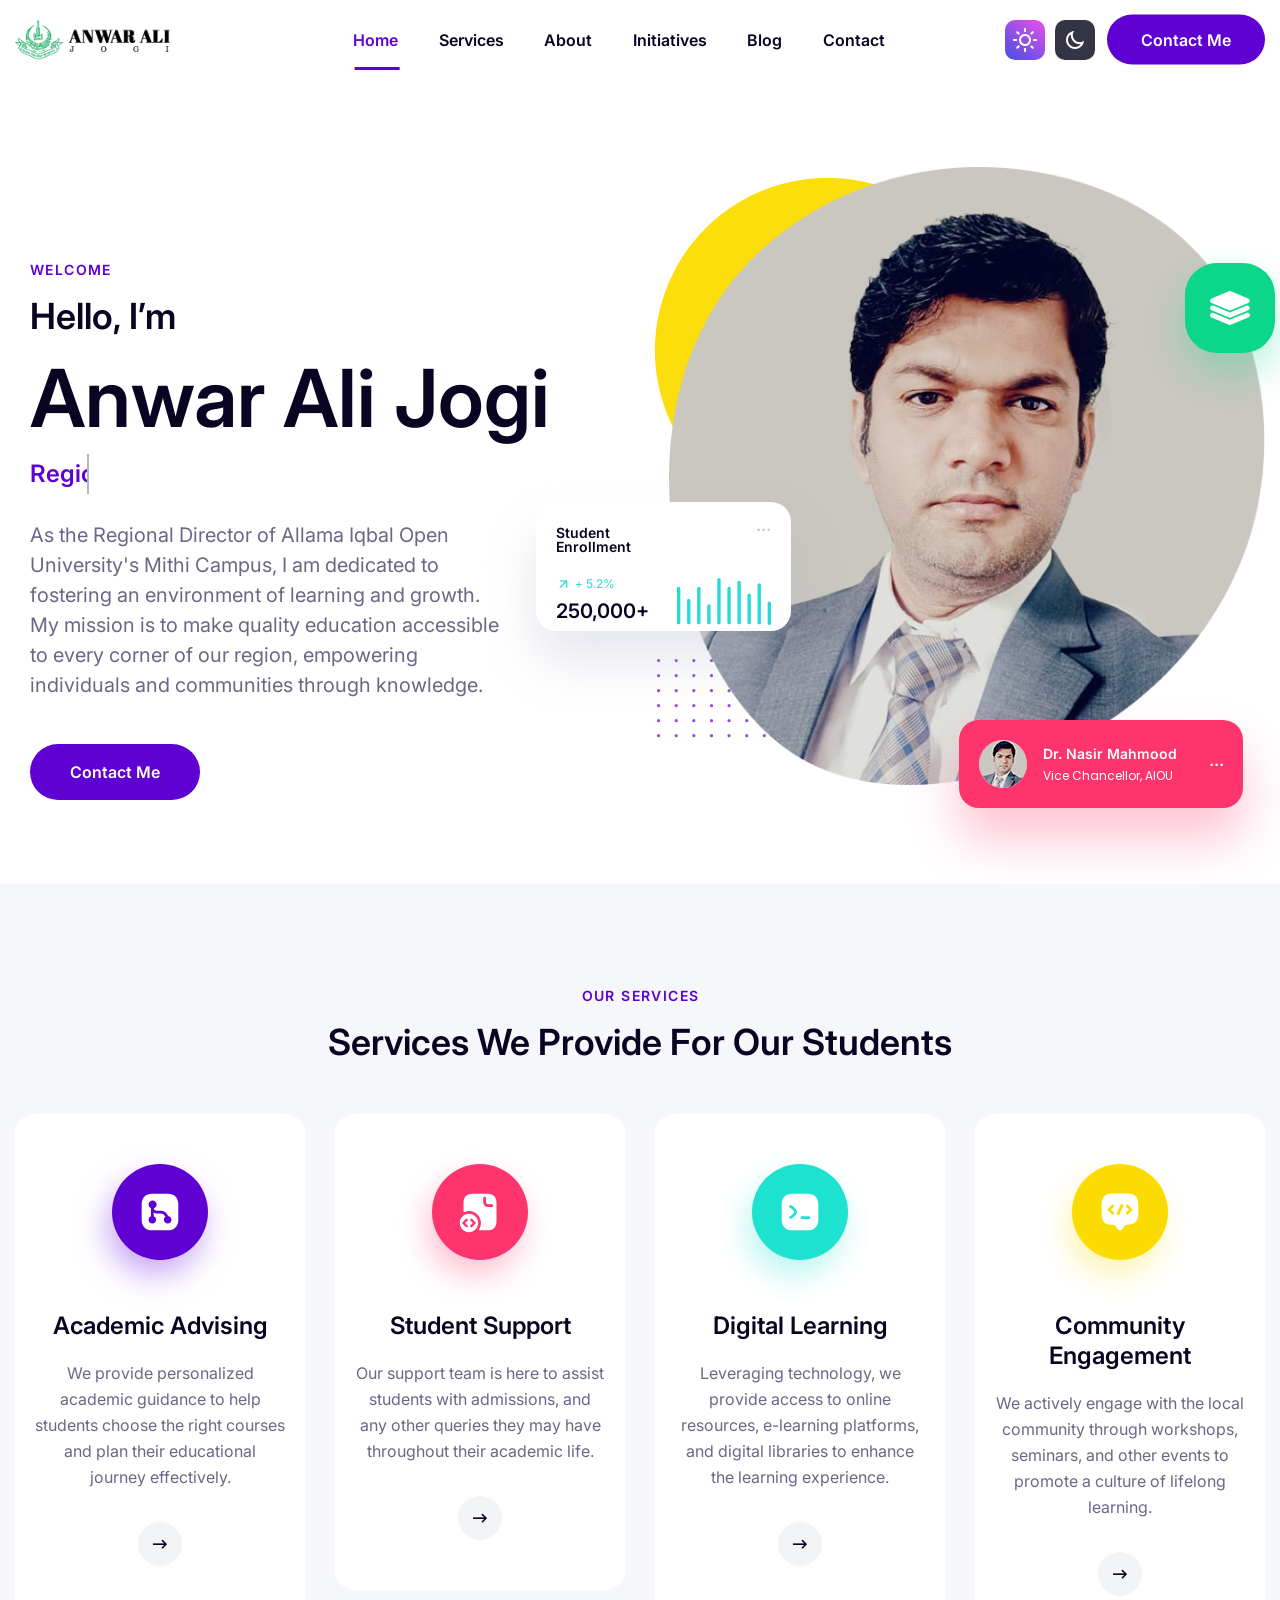
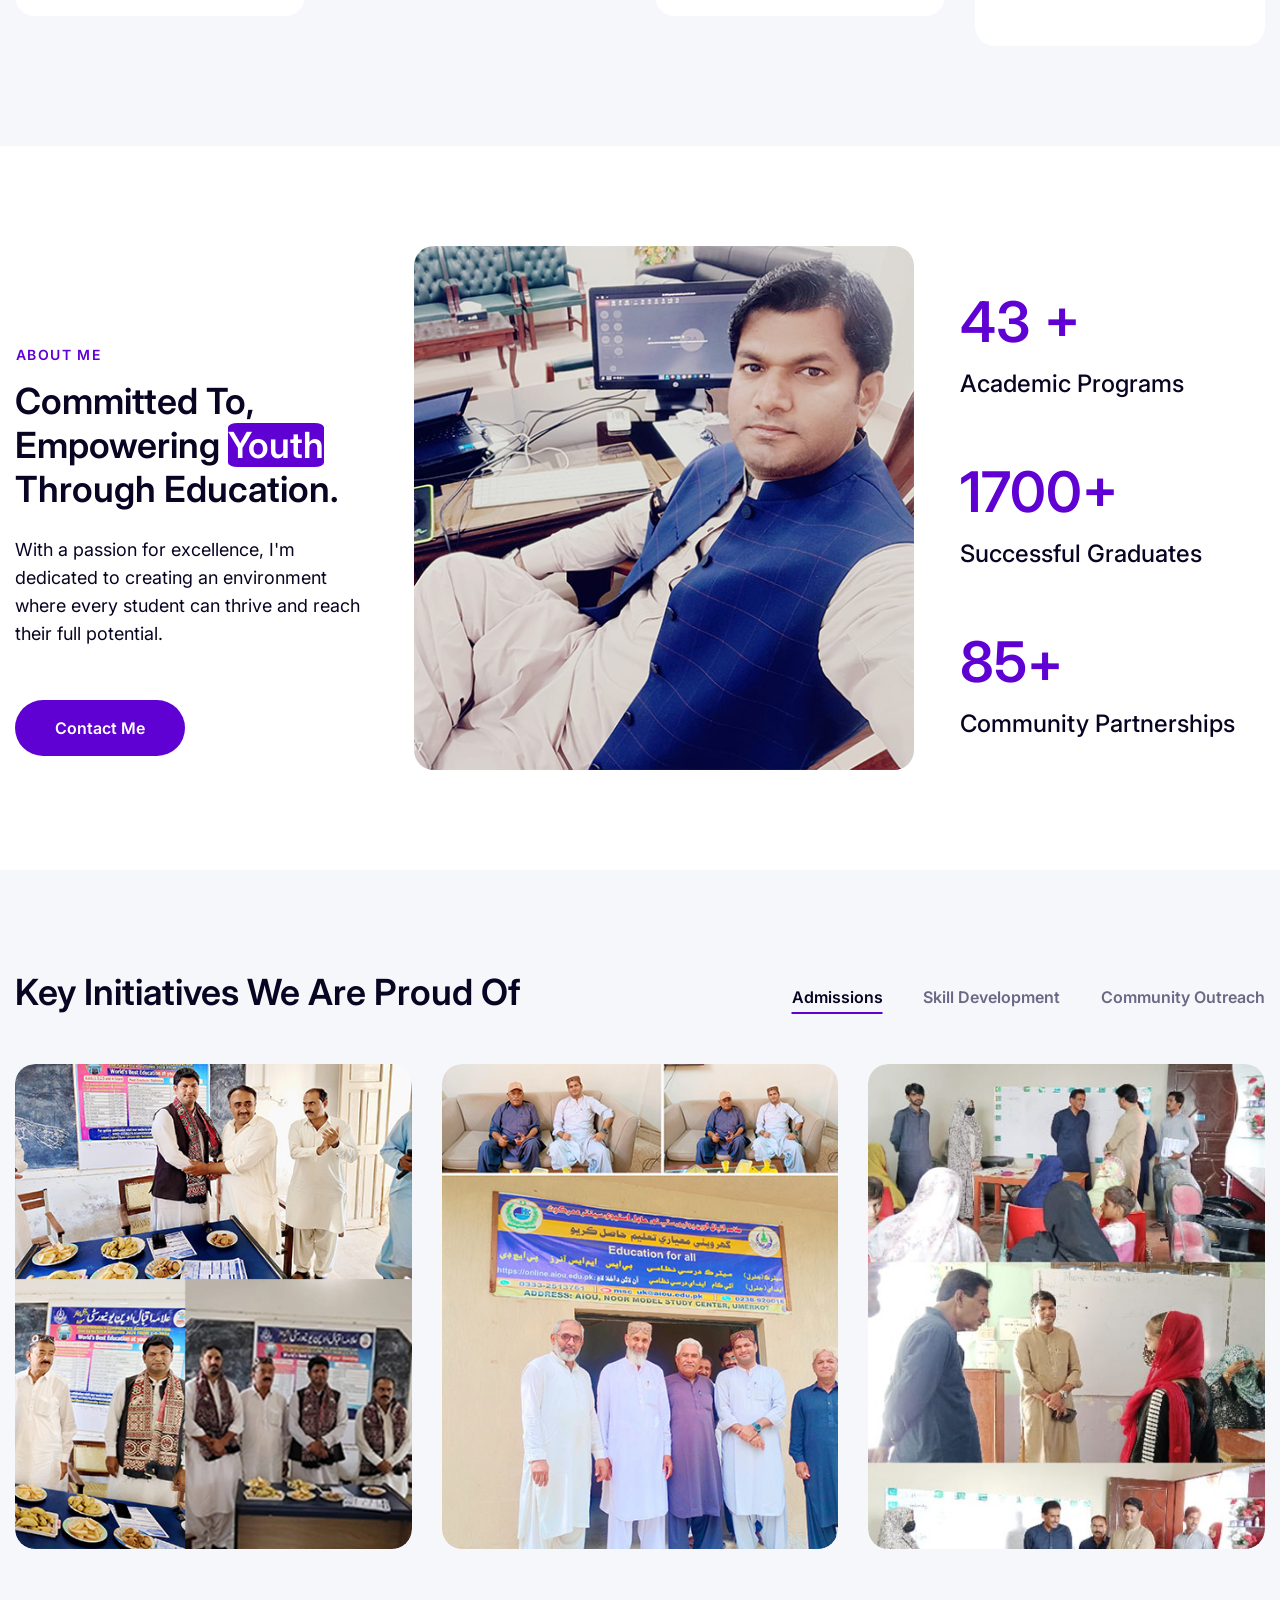
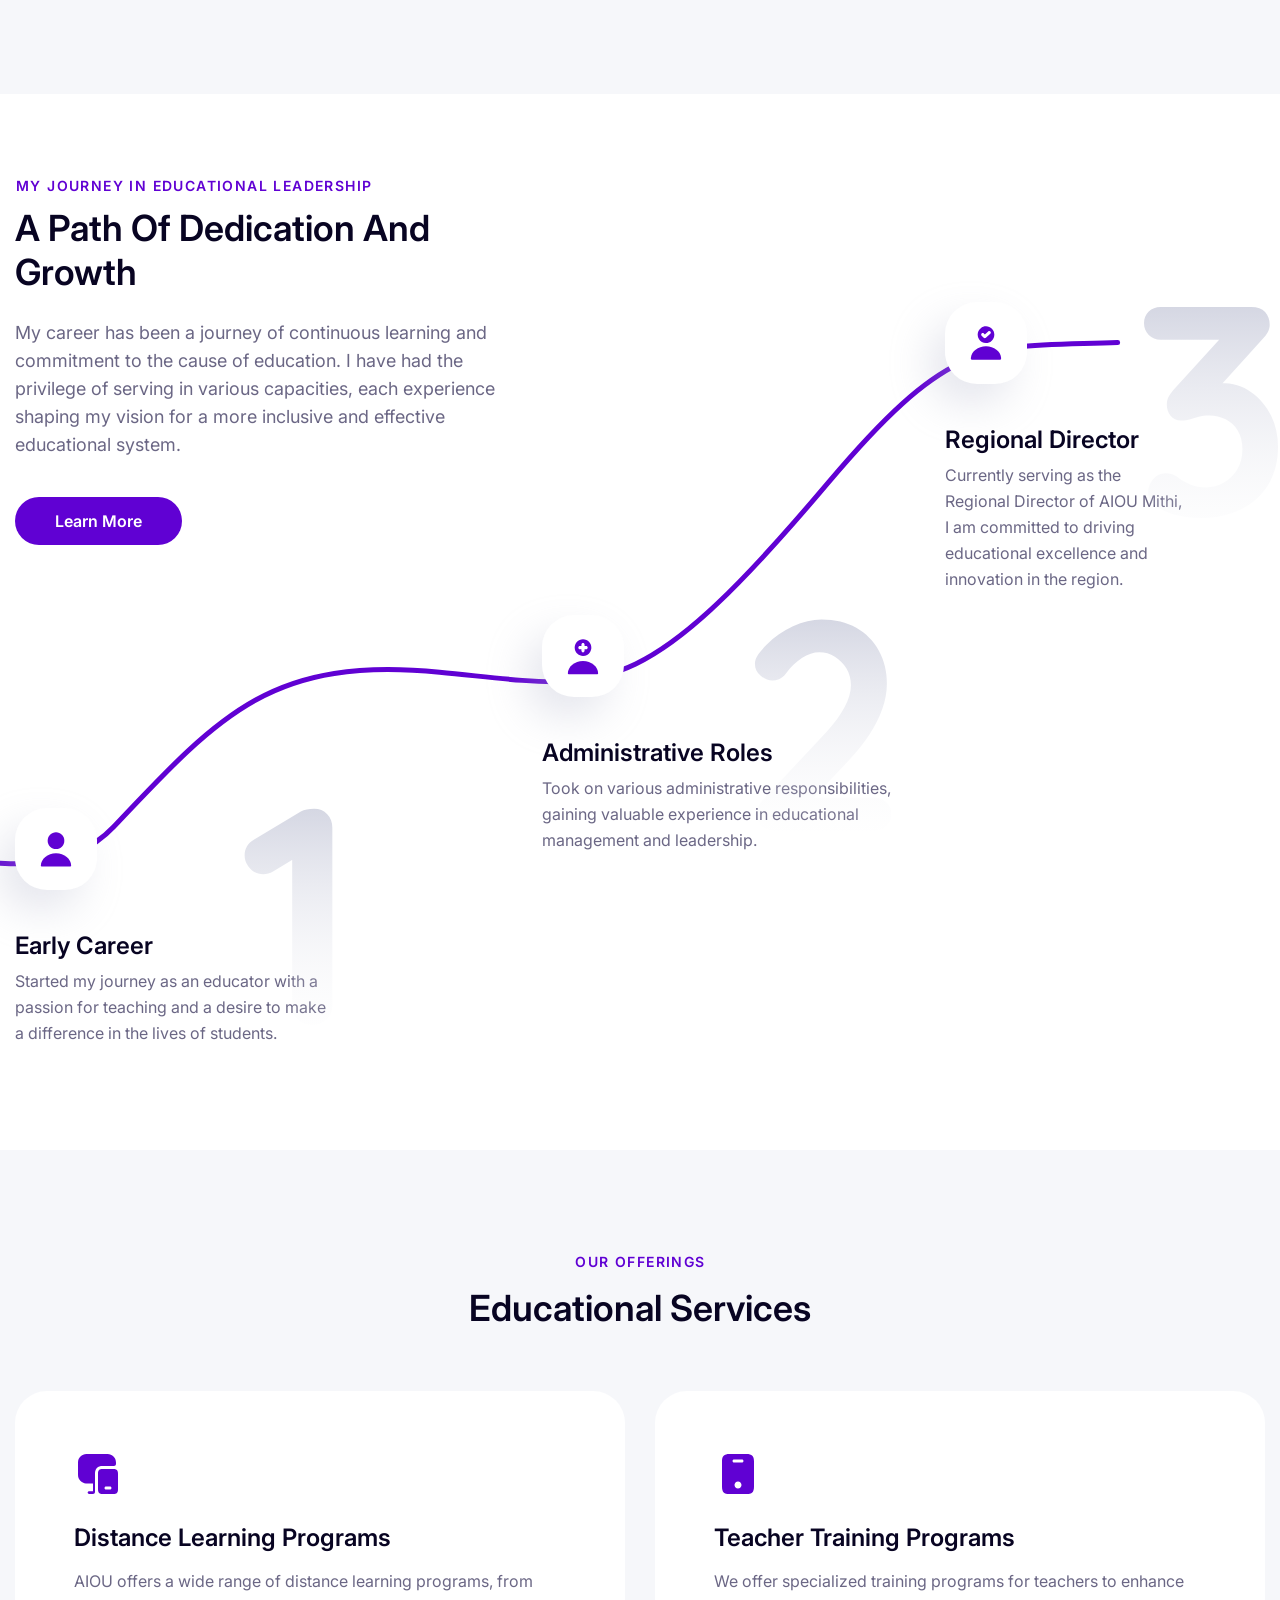
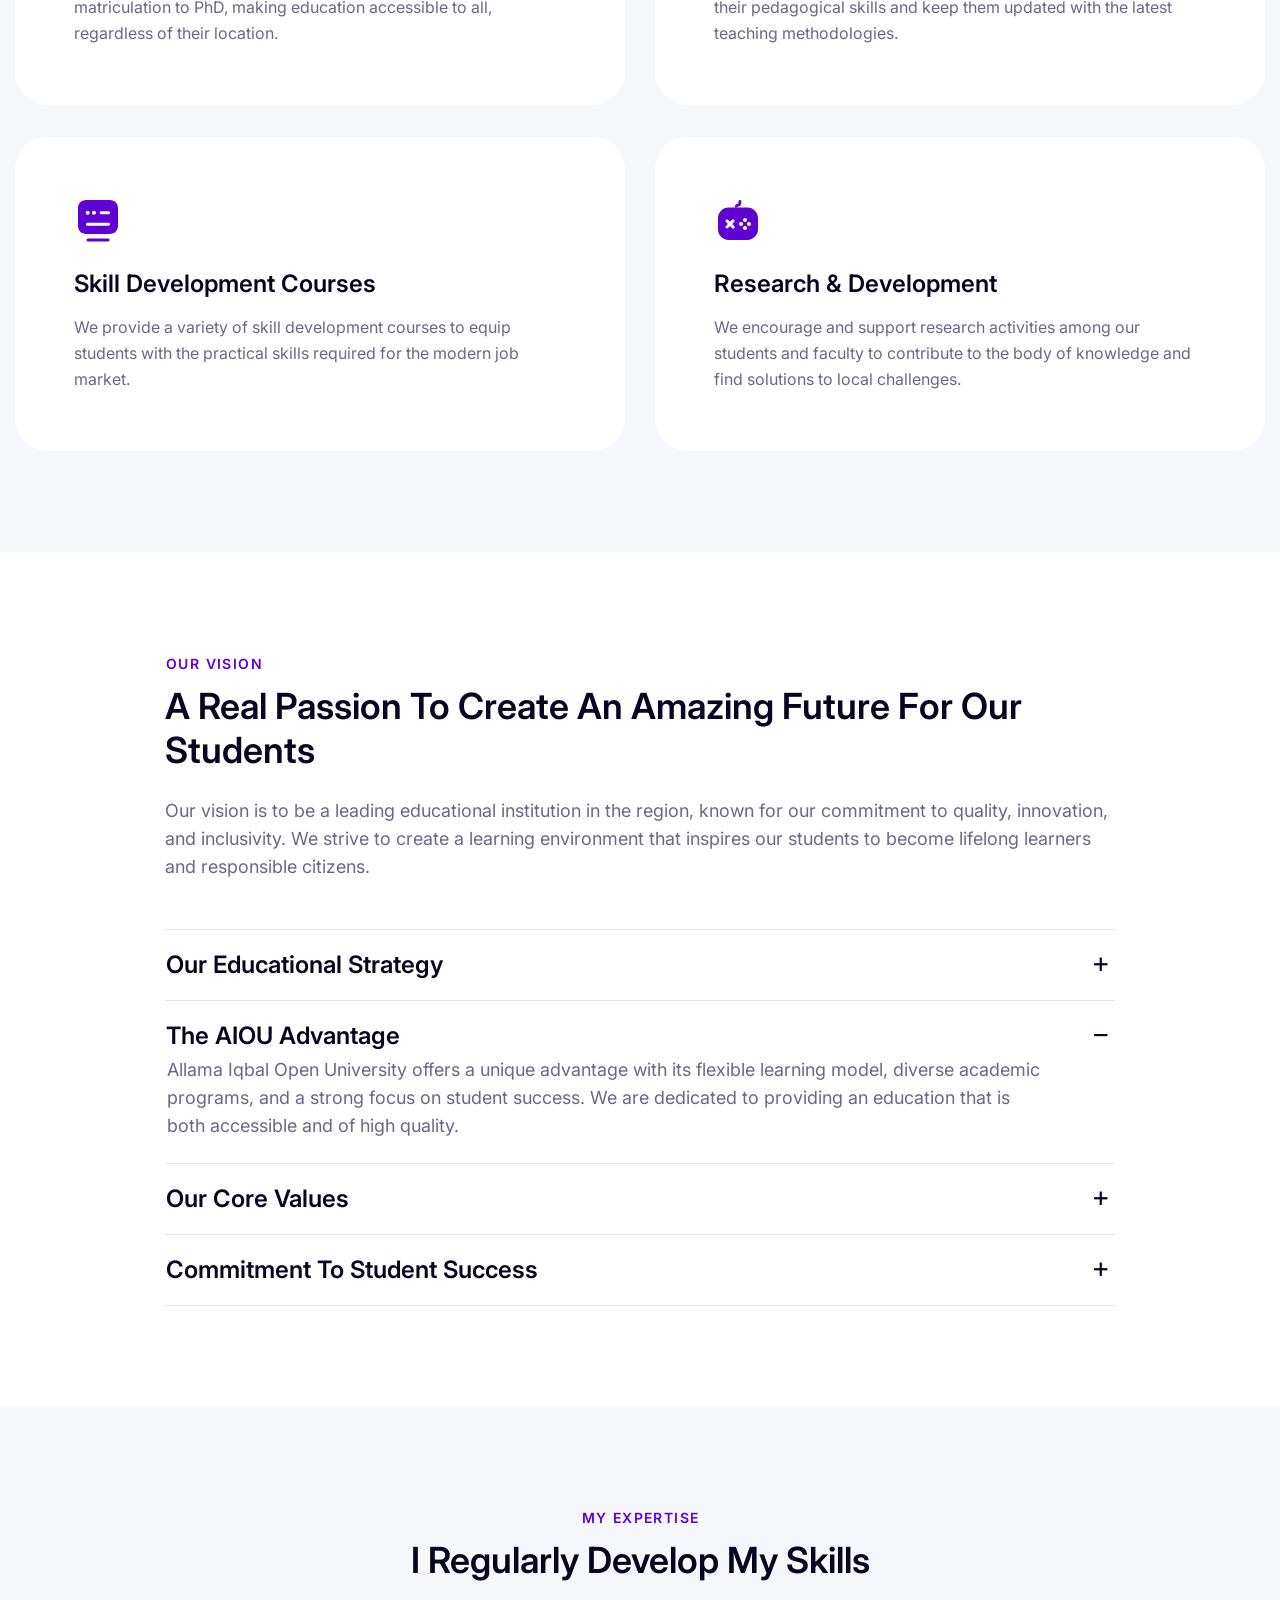
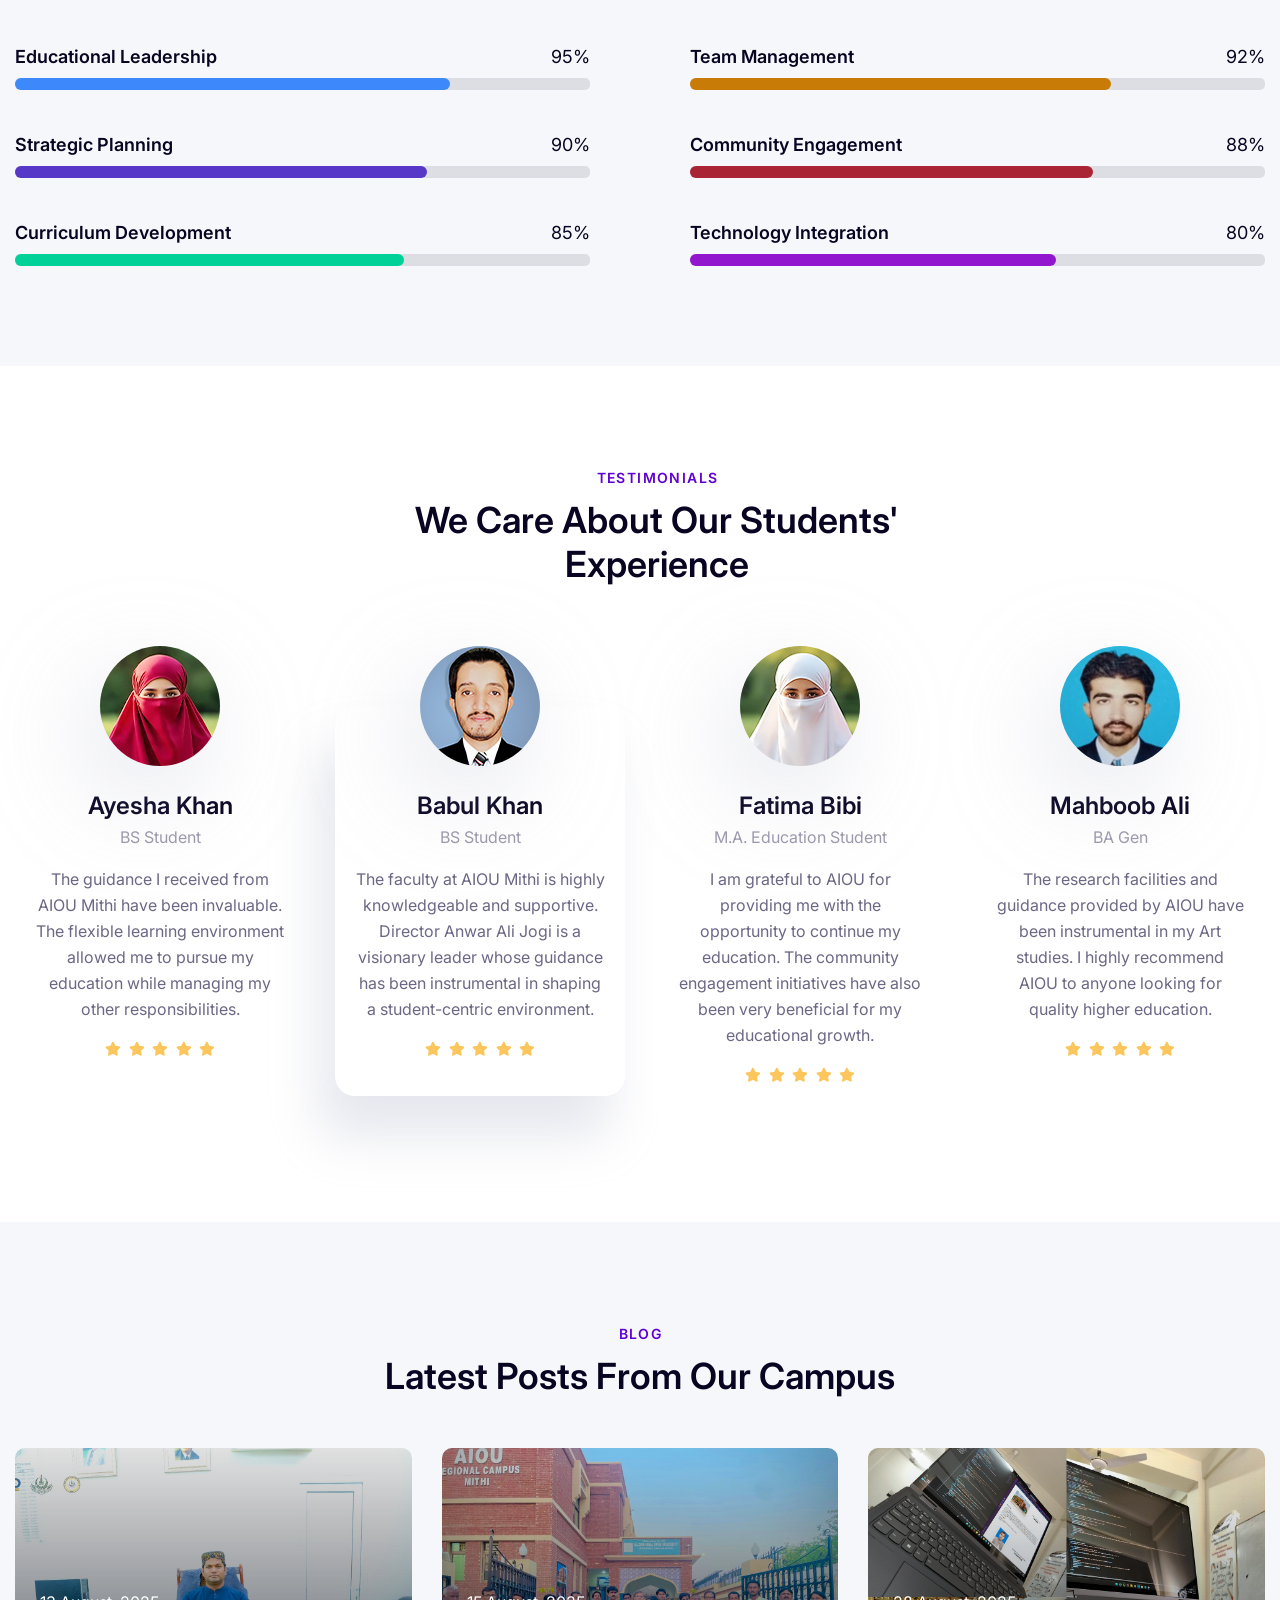
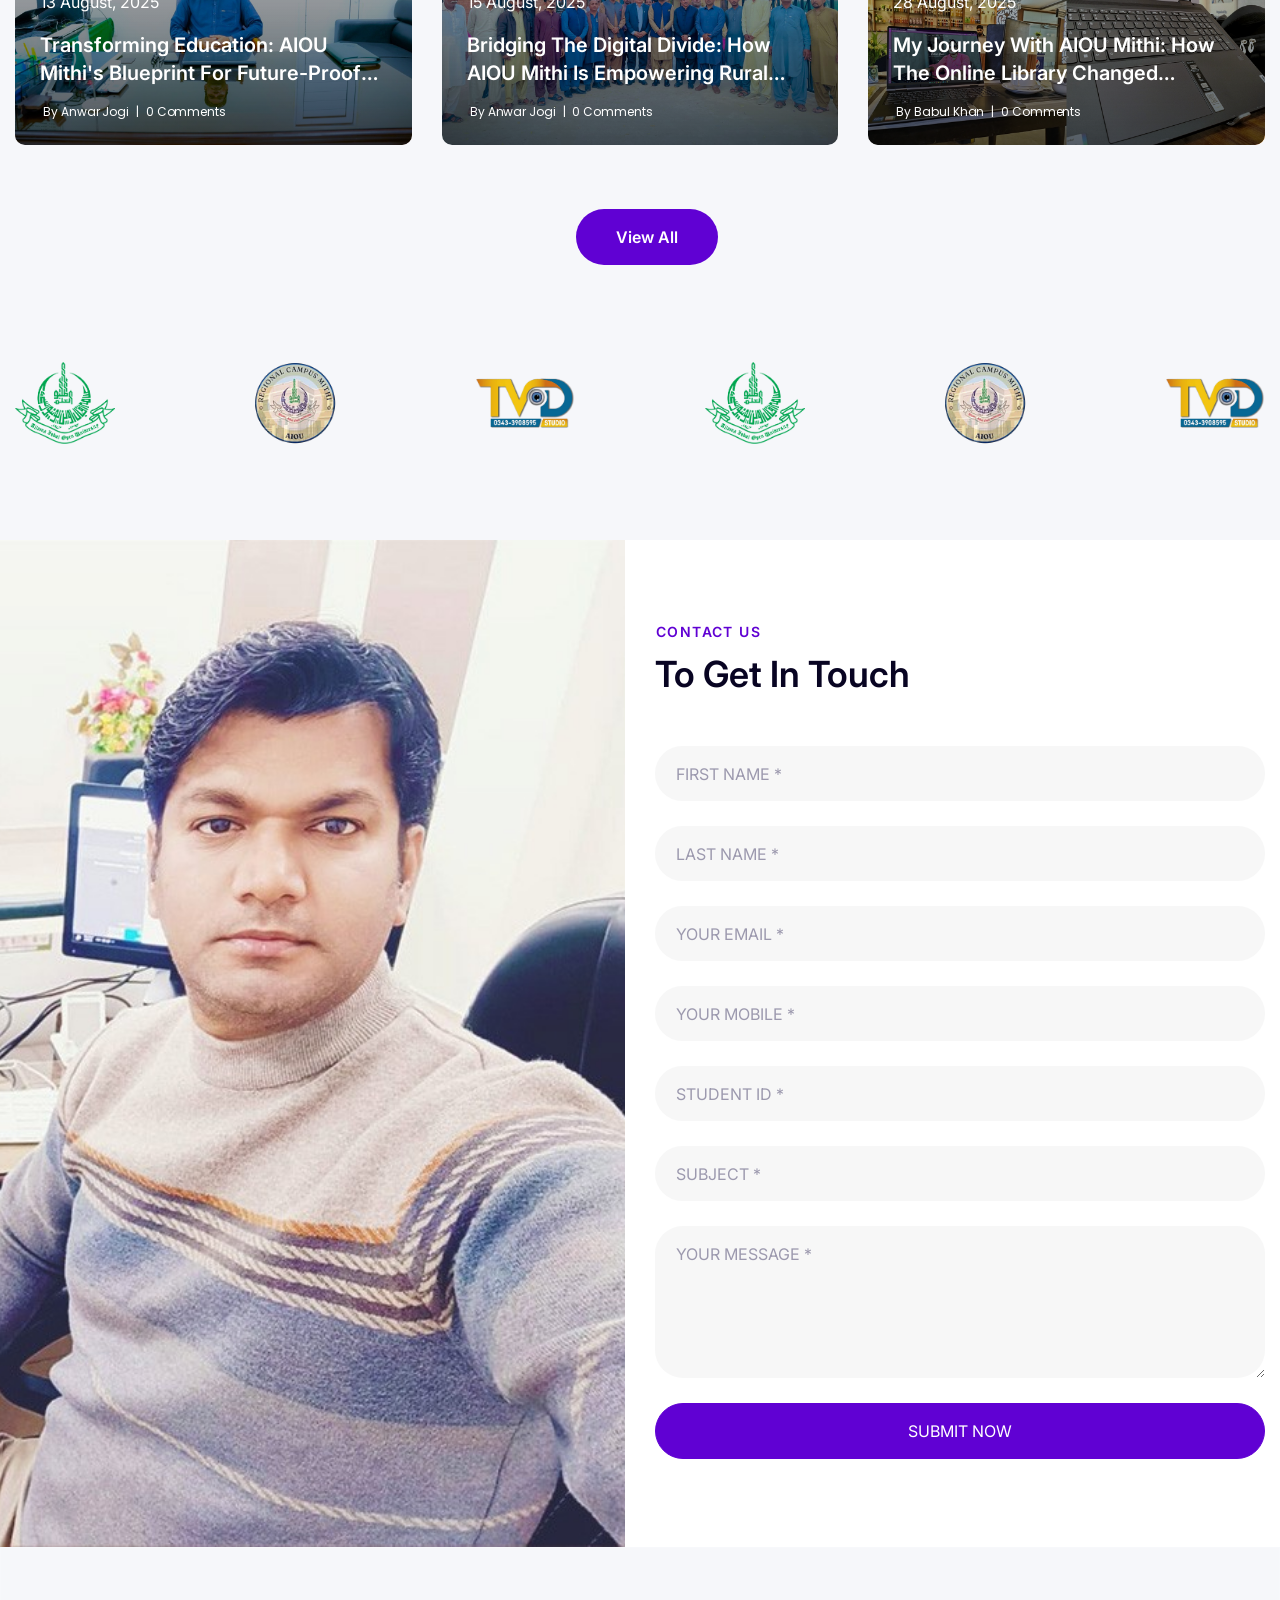
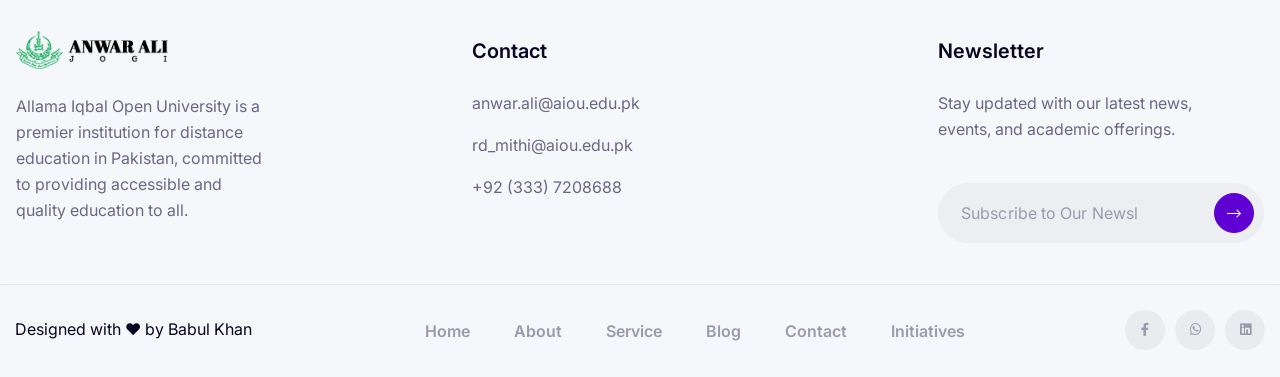
==== index.html @ fc97330a "initial" ====
<!DOCTYPE html>
<html lang="en">

<head>
    <meta charset="utf-8">
    <meta name="viewport" content="width=device-width, initial-scale=1.0">

    <title>Anwar Jogi | Regional Director, AIOU Mithi</title>
    <meta name="description" content="Regional Director AIOU Mithi">
    <meta name="keywords" content="Education, Digital Learning, AIOU Mithi, Innovation">

    <!-- Open Graph -->
    <meta property="og:type" content="article">
    <meta property="og:site_name" content="Anwar Jogi">
    <meta property="og:title" content="Anwar Jogi | Regional Director, AIOU Mithi">
    <meta property="og:description" content="Regional Director AIOU Mithi">
    <meta property="og:url" content="https://jogianwar.github.io/">
    <meta property="og:image" content="https://jogianwar.github.io/assets/images/live.jpg">

    <!-- Twitter Card -->
    <meta name="twitter:card" content="summary_large_image">
    <meta name="twitter:title" content="Anwar Jogi | Regional Director, AIOU Mithi">
    <meta name="twitter:description" content="Regional Director AIOU Mithi">
    <meta name="twitter:image" content="https://jogianwar.github.io/assets/images/live.jpg">

    
    <!-- CSS -->
    <link rel="stylesheet" type="text/css" href="assets/dist/style.css">
    <link rel="stylesheet" type="text/css" href="assets/dist/responsive.css">

    <!-- Favicon and Touch Icons  -->
    <link rel="shortcut icon" href="assets/icon/Favicon.png">
    <link rel="apple-touch-icon-precomposed" href="assets/icon/Favicon.png">

    <!-- jQuery Load -->
    <script src="https://code.jquery.com/jquery-3.6.0.min.js"></script>

    <!-- Swiper Load -->
    <script src="assets/js/swiper.js"></script>

    <!-- Your Custom Script -->
    <script src="assets/js/flat-portfolio-initiatives.js"></script>

</head>

<body class="body header-fixed counter-scroll is_light">

    <!-- preloade -->
    <div class="preload preload-container">
        <!-- <div class="preload-logo"></div> -->
        <div class="e-loadholder">
            <div class="m-loader">
                <span class="e-text">Loading</span>
            </div>
        </div>
    </div>
    <!-- /preload -->

    <div id="wrapper">
        <div id="page" class="clearfix">
            <header id="header_main" class="header_1 js-header">
                <div class="themes-container ">
                    <div class="row">
                        <div class="col-md-12">
                            <div id="site-header-inner">
                                <div class="wrap-box relative">
                                    <div id="site-logo" class="clearfix">
                                        <div id="site-logo-inner">
                                            <a href="index.html" rel="home" class="main-logo">
                                                <img id="logo_header" src="assets/images/logo/logo.png"
                                                    alt="AIOU Mithi Campus Logo" width="155" height="46">
                                            </a>
                                        </div>
                                    </div>
                                    <div class="mobile-button"><span></span></div><!-- /.mobile-button -->
                                    <nav id="main-nav" class="main-nav">
                                        <ul id="menu-primary-menu" class="menu">
                                            <li class="menu-item current-item">
                                                <a data-scroll href="#home">Home</a>
                                                <!-- <ul class="sub-menu">
                                                    <li class="menu-item current-item"><a href="index.html">Home V1</a></li>
                                                    <li class="menu-item"><a href="home2.html">Home V2</a></li>
                                                </ul> -->
                                            </li>

                                            <li class="menu-item">
                                                <a data-scroll href="#service">Services</a>
                                            </li>

                                            <li class="menu-item ">
                                                <a data-scroll href="#about">About</a>
                                            </li>

                                            <li class="menu-item ">
                                                <a data-scroll href="#initiatives">Initiatives</a>
                                            </li>

                                            <li class="menu-item">
                                                <a data-scroll href="#blog">Blog</a>
                                                <!-- <ul class="sub-menu">
                                                    <li class="menu-item"><a href="blog.html">Blog Details</a></li>
                                                    <li class="menu-item"><a href="./blog1.html">Blog 1</a></li>
                                                    <li class="menu-item"><a href="./blog2.html">Blog 2</a></li>
                                                    <li class="menu-item"><a href="./blog3.html">Blog 3</a></li>
                                                </ul> -->
                                            </li>

                                            <li class="menu-item">
                                                <a data-scroll href="#contact">Contact</a>
                                            </li>
                                        </ul>
                                    </nav><!-- /#main-nav -->
                                    <div class="flat-button-top">
                                        <div class="sc-btn-top" id="site-header">
                                            <a href="#contact" class="btn-action"><span>Contact Me
                                                </span></a>
                                        </div>
                                    </div>
                                </div>
                            </div>
                        </div>
                    </div>
                </div>
                <div class="mode_switcher">
                    <a href="#" class="light is_active">
                        <img src="assets/images/icon/sun.png" alt="Light Mode">
                    </a>
                    <a href="#" class="dark">
                        <img src="assets/images/icon/moon.png" alt="Dark Mode">
                    </a>
                </div>

            </header>

            <!-- slider -->
            <section id="home" class="slider home">
                <div class="swiper-container mainslider">
                    <div class="swiper-wrapper">
                        <div class="swiper-slide">
                            <div class="slider-item">
                                <div class="flat-slider">
                                    <div class="themes-container flex-one">
                                        <div class="content">
                                            <div class="heading  cd-headline clip is-full-width">
                                                <h5 class="text-u ls-01 text-color-3">Welcome</h5>
                                                <h2>Hello, I’m</h2>
                                                <h1>Anwar Ali Jogi</h1>
                                                <h3 class="cd-words-wrapper text-color-3">
                                                    <b class="is-visible"> <span class="gold-title">Regional Director at
                                                            AIOU, Mithi</span></b>
                                                    <b> <span class="gold-title">Promoting Accessible Education For
                                                            All</span></b>
                                                    <b> <span class="gold-title">Leading Educational Innovation in
                                                            Thar</span></b>
                                                </h3>
                                                <p>As the Regional Director of Allama Iqbal Open University's Mithi
                                                    Campus, I am dedicated to fostering an environment of learning and
                                                    growth. My mission is to make quality education accessible to every
                                                    corner of our region, empowering individuals and communities through
                                                    knowledge.</p>
                                            </div>
                                            <div class="flat-bt-slider">
                                                <div class="sc-btn-top">
                                                    <a href="#contact" class="btn-action"><span>Contact Me
                                                        </span></a>
                                                </div>
                                            </div>
                                        </div>
                                        <div class="image">
                                            <img class="" src="assets/images/slider/welcome.png" alt="Anwar Ali Jogi">
                                            <img class="mark-1 animate-zoom" src="assets/images/slider/mark-1.png"
                                                alt="">
                                            <img class="mark-2" src="assets/images/slider/mark-2.png" alt="">
                                            <div class="icon-slider">
                                                <svg width="40" height="35" viewBox="0 0 40 35" fill="none"
                                                    xmlns="http://www.w3.org/2000/svg">
                                                    <path
                                                        d="M39.5729 8.73922C39.3253 8.15592 38.8301 7.66984 38.2358 7.4268L20.9024 0.184231C20.2585 -0.0588063 19.5652 -0.0588063 18.9214 0.184231L1.58795 7.47541C0.300325 8.01009 -0.293965 9.46833 0.250801 10.7321C0.498421 11.3154 0.993663 11.8015 1.58795 12.0446L18.9214 19.2871C19.5652 19.5302 20.2585 19.5302 20.9024 19.2871L38.2358 11.9959C39.5234 11.4613 40.1177 10.003 39.5729 8.73922Z"
                                                        fill="white" />
                                                    <path
                                                        d="M39.8708 23.4175C39.4251 22.1051 37.9889 21.376 36.6517 21.8135C36.5032 21.8621 36.3546 21.9107 36.206 22.0079L19.863 28.813L3.52009 22.0079C2.23246 21.4732 0.746738 22.0565 0.201972 23.3203C-0.342793 24.5841 0.251497 26.0423 1.53912 26.577L18.8726 33.8196C19.5164 34.0626 20.2097 34.0626 20.8535 33.8196L38.187 26.5284C39.5737 26.1396 40.3165 24.73 39.8708 23.4175Z"
                                                        fill="white" />
                                                    <path
                                                        d="M39.573 16.0786C39.0282 14.7661 37.5425 14.1828 36.2548 14.7175L19.9119 21.5712L3.56892 14.7175C2.28129 14.1828 0.795566 14.7661 0.250801 16.0299C-0.293965 17.2937 0.300325 18.752 1.58795 19.2867L18.9214 26.5778C19.5652 26.8209 20.2585 26.8209 20.9024 26.5778L38.2358 19.3353C39.5234 18.8006 40.1177 17.3423 39.573 16.0786Z"
                                                        fill="white" />
                                                </svg>
                                            </div>
                                            <div class="diagram">
                                                <div class="diagram-author flex">
                                                    <div class="inner">
                                                        <h5>Student Enrollment</h5>
                                                        <div class="level flex">
                                                            <i class="far fa-arrow-right"></i>
                                                            <h6 class="fw-4">+ 5.2%</h6>
                                                        </div>
                                                        <h4>250,000+</h4>
                                                    </div>
                                                    <div class="inner-img">
                                                        <svg width="94" height="47" viewBox="0 0 94 47" fill="none"
                                                            xmlns="http://www.w3.org/2000/svg">
                                                            <path fill-rule="evenodd" clip-rule="evenodd"
                                                                d="M90.6436 45.3214V25.1785C90.6436 24.2515 91.3951 23.5 92.323 23.5C93.25 23.5 94.0015 24.2515 94.0015 25.1785V45.3214C94.0015 46.2484 93.25 46.9999 92.323 46.9999C91.3951 46.9999 90.6436 46.2484 90.6436 45.3214ZM80.5723 44.6498V7.05049C80.5723 6.12259 81.3238 5.37109 82.2508 5.37109C83.1778 5.37109 83.9293 6.12259 83.9293 7.05049V44.6498C83.9293 45.5768 83.1778 46.3283 82.2508 46.3283C81.3238 46.3283 80.5723 45.5768 80.5723 44.6498ZM70.501 44.6502V17.1219C70.501 16.1949 71.2525 15.4434 72.1804 15.4434C73.1074 15.4434 73.8589 16.1949 73.8589 17.1219V44.6502C73.8589 45.5772 73.1074 46.3287 72.1804 46.3287C71.2525 46.3287 70.501 45.5772 70.501 44.6502ZM60.4297 44.6498V4.36405C60.4297 3.43705 61.1812 2.68555 62.1082 2.68555C63.0352 2.68555 63.7867 3.43705 63.7867 4.36405V44.6498C63.7867 45.5768 63.0352 46.3283 62.1082 46.3283C61.1812 46.3283 60.4297 45.5768 60.4297 44.6498ZM50.3574 44.6502V10.4079C50.3574 9.48002 51.1089 8.72852 52.0368 8.72852C52.9638 8.72852 53.7153 9.48002 53.7153 10.4079V44.6502C53.7153 45.5772 52.9638 46.3287 52.0368 46.3287C51.1089 46.3287 50.3574 45.5772 50.3574 44.6502ZM40.2871 44.6499V1.6785C40.2871 0.7515 41.0386 0 41.9656 0C42.8926 0 43.6441 0.7515 43.6441 1.6785V44.6499C43.6441 45.5769 42.8926 46.3284 41.9656 46.3284C41.0386 46.3284 40.2871 45.5769 40.2871 44.6499ZM30.2148 44.6499V27.8649C30.2148 26.937 30.9672 26.1855 31.8942 26.1855C32.8212 26.1855 33.5727 26.937 33.5727 27.8649V44.6499C33.5727 45.5769 32.8212 46.3284 31.8942 46.3284C30.9672 46.3284 30.2148 45.5769 30.2148 44.6499ZM20.1436 44.6502V10.407C20.1436 9.48002 20.8951 8.72852 21.8221 8.72852C22.7491 8.72852 23.5006 9.48002 23.5006 10.407V44.6502C23.5006 45.5772 22.7491 46.3287 21.8221 46.3287C20.8951 46.3287 20.1436 45.5772 20.1436 44.6502ZM10.0723 44.6501V22.493C10.0723 21.566 10.8247 20.8145 11.7517 20.8145C12.6787 20.8145 13.4302 21.566 13.4302 22.493V44.6501C13.4302 45.5771 12.6787 46.3286 11.7517 46.3286C10.8247 46.3286 10.0723 45.5771 10.0723 44.6501ZM0.000976562 44.6502V10.407C0.000976562 9.48002 0.752477 8.72852 1.67948 8.72852C2.60648 8.72852 3.35798 9.48002 3.35798 10.407V44.6502C3.35798 45.5772 2.60648 46.3287 1.67948 46.3287C0.752477 46.3287 0.000976562 45.5772 0.000976562 44.6502Z"
                                                                fill="#25DAD9" />
                                                        </svg>
                                                        <div class="mark-dots absolute">...</div>
                                                    </div>
                                                </div>
                                            </div>
                                            <div class="info">
                                                <div class="info-author flex">
                                                    <img class="" src="./assets/images/slider/welcome.jpg"
                                                        alt="Vice Chancellor">
                                                    <div class="title-author text-color-1">
                                                        <h5>Dr. Nasir Mahmood</h5>
                                                        <div class="texts">Vice Chancellor, AIOU</div>
                                                    </div>
                                                    <div class="mark-dots absolute">...</div>
                                                </div>
                                            </div>
                                        </div>
                                    </div>
                                </div>
                            </div>
                        </div>
                        <div class="swiper-slide">
                            <div class="slider-item">
                                <div class="flat-slider">
                                    <div class="themes-container flex-one">
                                        <div class="content">
                                            <div class="heading cd-headline clip is-full-width">
                                                <h5 class="text-u ls-01 text-color-3">Our Vision</h5>
                                                <h2>Hello, I’m</h2>
                                                <h1>Anwar Ali Jogi</h1>
                                                <h3 class="cd-words-wrapper text-color-3">
                                                    <b class="is-visible"> <span class="gold-title">Empowering Futures
                                                            Through Education</span></b>
                                                    <b> <span class="gold-title">Building a Knowledge-Based
                                                            Society</span></b>
                                                    <b> <span class="gold-title">Your Partner in Lifelong
                                                            Learning</span></b>
                                                </h3>
                                                <p>I believe in the transformative power of education. At AIOU Mithi, we
                                                    are committed to providing a supportive and inclusive learning
                                                    environment that empowers our students to achieve their dreams and
                                                    contribute positively to society. Our focus is on creating
                                                    opportunities for all.</p>
                                            </div>
                                            <div class="flat-bt-slider">
                                                <div class="sc-btn-top">
                                                    <a href="#contact" class="btn-action"><span>Contact Me
                                                        </span></a>
                                                </div>
                                            </div>
                                        </div>
                                        <div class="image">
                                            <img class="" src="assets/images/slider/vision.png" alt="Anwar Ali Jogi">
                                            <img class="mark-1  animate-zoom" src="assets/images/slider/mark-1.png"
                                                alt="">
                                            <img class="mark-2" src="assets/images/slider/mark-2.png" alt="">
                                            <div class="icon-slider">
                                                <svg width="40" height="35" viewBox="0 0 40 35" fill="none"
                                                    xmlns="http://www.w3.org/2000/svg">
                                                    <path
                                                        d="M39.5729 8.73922C39.3253 8.15592 38.8301 7.66984 38.2358 7.4268L20.9024 0.184231C20.2585 -0.0588063 19.5652 -0.0588063 18.9214 0.184231L1.58795 7.47541C0.300325 8.01009 -0.293965 9.46833 0.250801 10.7321C0.498421 11.3154 0.993663 11.8015 1.58795 12.0446L18.9214 19.2871C19.5652 19.5302 20.2585 19.5302 20.9024 19.2871L38.2358 11.9959C39.5234 11.4613 40.1177 10.003 39.5729 8.73922Z"
                                                        fill="white" />
                                                    <path
                                                        d="M39.8708 23.4175C39.4251 22.1051 37.9889 21.376 36.6517 21.8135C36.5032 21.8621 36.3546 21.9107 36.206 22.0079L19.863 28.813L3.52009 22.0079C2.23246 21.4732 0.746738 22.0565 0.201972 23.3203C-0.342793 24.5841 0.251497 26.0423 1.53912 26.577L18.8726 33.8196C19.5164 34.0626 20.2097 34.0626 20.8535 33.8196L38.187 26.5284C39.5737 26.1396 40.3165 24.73 39.8708 23.4175Z"
                                                        fill="white" />
                                                    <path
                                                        d="M39.573 16.0786C39.0282 14.7661 37.5425 14.1828 36.2548 14.7175L19.9119 21.5712L3.56892 14.7175C2.28129 14.1828 0.795566 14.7661 0.250801 16.0299C-0.293965 17.2937 0.300325 18.752 1.58795 19.2867L18.9214 26.5778C19.5652 26.8209 20.2585 26.8209 20.9024 26.5778L38.2358 19.3353C39.5234 18.8006 40.1177 17.3423 39.573 16.0786Z"
                                                        fill="white" />
                                                </svg>
                                            </div>
                                            <div class="diagram">
                                                <div class="diagram-author flex">
                                                    <div class="inner">
                                                        <h5>Graduation Rate</h5>
                                                        <div class="level flex">
                                                            <i class="far fa-arrow-right"></i>
                                                            <h6 class="fw-4">+ 8.7%</h6>
                                                        </div>
                                                        <h4>85%</h4>
                                                    </div>
                                                    <div class="inner-img">
                                                        <svg width="94" height="47" viewBox="0 0 94 47" fill="none"
                                                            xmlns="http://www.w3.org/2000/svg">
                                                            <path fill-rule="evenodd" clip-rule="evenodd"
                                                                d="M90.6436 45.3214V25.1785C90.6436 24.2515 91.3951 23.5 92.323 23.5C93.25 23.5 94.0015 24.2515 94.0015 25.1785V45.3214C94.0015 46.2484 93.25 46.9999 92.323 46.9999C91.3951 46.9999 90.6436 46.2484 90.6436 45.3214ZM80.5723 44.6498V7.05049C80.5723 6.12259 81.3238 5.37109 82.2508 5.37109C83.1778 5.37109 83.9293 6.12259 83.9293 7.05049V44.6498C83.9293 45.5768 83.1778 46.3283 82.2508 46.3283C81.3238 46.3283 80.5723 45.5768 80.5723 44.6498ZM70.501 44.6502V17.1219C70.501 16.1949 71.2525 15.4434 72.1804 15.4434C73.1074 15.4434 73.8589 16.1949 73.8589 17.1219V44.6502C73.8589 45.5772 73.1074 46.3287 72.1804 46.3287C71.2525 46.3287 70.501 45.5772 70.501 44.6502ZM60.4297 44.6498V4.36405C60.4297 3.43705 61.1812 2.68555 62.1082 2.68555C63.0352 2.68555 63.7867 3.43705 63.7867 4.36405V44.6498C63.7867 45.5768 63.0352 46.3283 62.1082 46.3283C61.1812 46.3283 60.4297 45.5768 60.4297 44.6498ZM50.3574 44.6502V10.4079C50.3574 9.48002 51.1089 8.72852 52.0368 8.72852C52.9638 8.72852 53.7153 9.48002 53.7153 10.4079V44.6502C53.7153 45.5772 52.9638 46.3287 52.0368 46.3287C51.1089 46.3287 50.3574 45.5772 50.3574 44.6502ZM40.2871 44.6499V1.6785C40.2871 0.7515 41.0386 0 41.9656 0C42.8926 0 43.6441 0.7515 43.6441 1.6785V44.6499C43.6441 45.5769 42.8926 46.3284 41.9656 46.3284C41.0386 46.3284 40.2871 45.5769 40.2871 44.6499ZM30.2148 44.6499V27.8649C30.2148 26.937 30.9672 26.1855 31.8942 26.1855C32.8212 26.1855 33.5727 26.937 33.5727 27.8649V44.6499C33.5727 45.5769 32.8212 46.3284 31.8942 46.3284C30.9672 46.3284 30.2148 45.5769 30.2148 44.6499ZM20.1436 44.6502V10.407C20.1436 9.48002 20.8951 8.72852 21.8221 8.72852C22.7491 8.72852 23.5006 9.48002 23.5006 10.407V44.6502C23.5006 45.5772 22.7491 46.3287 21.8221 46.3287C20.8951 46.3287 20.1436 45.5772 20.1436 44.6502ZM10.0723 44.6501V22.493C10.0723 21.566 10.8247 20.8145 11.7517 20.8145C12.6787 20.8145 13.4302 21.566 13.4302 22.493V44.6501C13.4302 45.5771 12.6787 46.3286 11.7517 46.3286C10.8247 46.3286 10.0723 45.5771 10.0723 44.6501ZM0.000976562 44.6502V10.407C0.000976562 9.48002 0.752477 8.72852 1.67948 8.72852C2.60648 8.72852 3.35798 9.48002 3.35798 10.407V44.6502C3.35798 45.5772 2.60648 46.3287 1.67948 46.3287C0.752477 46.3287 0.000976562 45.5772 0.000976562 44.6502Z"
                                                                fill="#25DAD9" />
                                                        </svg>
                                                        <div class="mark-dots absolute">...</div>
                                                    </div>
                                                </div>
                                            </div>
                                            <div class="info">
                                                <div class="info-author flex">
                                                    <img class="" src="assets/images/slider/vision.jpg"
                                                        alt="AIOU Faculty">
                                                    <div class="title-author text-color-1">
                                                        <h5>AIOU Faculty</h5>
                                                        <div class="texts">Dedicated Educators</div>
                                                    </div>
                                                    <div class="mark-dots absolute">...</div>
                                                </div>
                                            </div>
                                        </div>
                                    </div>
                                </div>
                            </div>
                        </div>
                        <div class="swiper-slide">
                            <div class="slider-item">
                                <div class="flat-slider">
                                    <div class="themes-container flex-one">
                                        <div class="content">
                                            <div class="heading cd-headline clip is-full-width">
                                                <h5 class="text-u ls-01 text-color-3">Our Commitment</h5>
                                                <h2>Hello, I’m</h2>
                                                <h1>Anwar Ali Jogi</h1>
                                                <h3 class="cd-words-wrapper text-color-3">
                                                    <b class="is-visible"> <span class="gold-title">Championing
                                                            Education in the Region</span></b>
                                                    <b> <span class="gold-title">Fostering a Culture of
                                                            Excellence</span></b>
                                                    <b> <span class="gold-title">Innovating for a Brighter
                                                            Tomorrow</span></b>
                                                </h3>
                                                <p>I am passionate about creating a learning ecosystem that is not only
                                                    accessible but also excels in quality. Together with my team, we are
                                                    working tirelessly to bring the best educational practices to the
                                                    students of Mithi, ensuring they have the skills and knowledge to
                                                    succeed in the 21st century.</p>
                                            </div>
                                            <div class="flat-bt-slider">
                                                <div class="sc-btn-top">
                                                    <a href="#contact" class="btn-action"><span>Contact Me
                                                        </span></a>
                                                </div>
                                            </div>
                                        </div>
                                        <div class="image">
                                            <img class="" src="assets/images/slider/commitment.png"
                                                alt="Anwar Ali Jogi">
                                            <img class="mark-1  animate-zoom" src="assets/images/slider/mark-1.png"
                                                alt="">
                                            <img class="mark-2" src="assets/images/slider/mark-2.png" alt="">
                                            <div class="icon-slider">
                                                <svg width="40" height="35" viewBox="0 0 40 35" fill="none"
                                                    xmlns="http://www.w3.org/2000/svg">
                                                    <path
                                                        d="M39.5729 8.73922C39.3253 8.15592 38.8301 7.66984 38.2358 7.4268L20.9024 0.184231C20.2585 -0.0588063 19.5652 -0.0588063 18.9214 0.184231L1.58795 7.47541C0.300325 8.01009 -0.293965 9.46833 0.250801 10.7321C0.498421 11.3154 0.993663 11.8015 1.58795 12.0446L18.9214 19.2871C19.5652 19.5302 20.2585 19.5302 20.9024 19.2871L38.2358 11.9959C39.5234 11.4613 40.1177 10.003 39.5729 8.73922Z"
                                                        fill="white" />
                                                    <path
                                                        d="M39.8708 23.4175C39.4251 22.1051 37.9889 21.376 36.6517 21.8135C36.5032 21.8621 36.3546 21.9107 36.206 22.0079L19.863 28.813L3.52009 22.0079C2.23246 21.4732 0.746738 22.0565 0.201972 23.3203C-0.342793 24.5841 0.251497 26.0423 1.53912 26.577L18.8726 33.8196C19.5164 34.0626 20.2097 34.0626 20.8535 33.8196L38.187 26.5284C39.5737 26.1396 40.3165 24.73 39.8708 23.4175Z"
                                                        fill="white" />
                                                    <path
                                                        d="M39.573 16.0786C39.0282 14.7661 37.5425 14.1828 36.2548 14.7175L19.9119 21.5712L3.56892 14.7175C2.28129 14.1828 0.795566 14.7661 0.250801 16.0299C-0.293965 17.2937 0.300325 18.752 1.58795 19.2867L18.9214 26.5778C19.5652 26.8209 20.2585 26.8209 20.9024 26.5778L38.2358 19.3353C39.5234 18.8006 40.1177 17.3423 39.573 16.0786Z"
                                                        fill="white" />
                                                </svg>
                                            </div>
                                            <div class="diagram">
                                                <div class="diagram-author flex">
                                                    <div class="inner">
                                                        <h5>Community Outreach</h5>
                                                        <div class="level flex">
                                                            <i class="far fa-arrow-right"></i>
                                                            <h6 class="fw-4">+ 12%</h6>
                                                        </div>
                                                        <h4>50+ Events</h4>
                                                    </div>
                                                    <div class="inner-img">
                                                        <svg width="94" height="47" viewBox="0 0 94 47" fill="none"
                                                            xmlns="http://www.w3.org/2000/svg">
                                                            <path fill-rule="evenodd" clip-rule="evenodd"
                                                                d="M90.6436 45.3214V25.1785C90.6436 24.2515 91.3951 23.5 92.323 23.5C93.25 23.5 94.0015 24.2515 94.0015 25.1785V45.3214C94.0015 46.2484 93.25 46.9999 92.323 46.9999C91.3951 46.9999 90.6436 46.2484 90.6436 45.3214ZM80.5723 44.6498V7.05049C80.5723 6.12259 81.3238 5.37109 82.2508 5.37109C83.1778 5.37109 83.9293 6.12259 83.9293 7.05049V44.6498C83.9293 45.5768 83.1778 46.3283 82.2508 46.3283C81.3238 46.3283 80.5723 45.5768 80.5723 44.6498ZM70.501 44.6502V17.1219C70.501 16.1949 71.2525 15.4434 72.1804 15.4434C73.1074 15.4434 73.8589 16.1949 73.8589 17.1219V44.6502C73.8589 45.5772 73.1074 46.3287 72.1804 46.3287C71.2525 46.3287 70.501 45.5772 70.501 44.6502ZM60.4297 44.6498V4.36405C60.4297 3.43705 61.1812 2.68555 62.1082 2.68555C63.0352 2.68555 63.7867 3.43705 63.7867 4.36405V44.6498C63.7867 45.5768 63.0352 46.3283 62.1082 46.3283C61.1812 46.3283 60.4297 45.5768 60.4297 44.6498ZM50.3574 44.6502V10.4079C50.3574 9.48002 51.1089 8.72852 52.0368 8.72852C52.9638 8.72852 53.7153 9.48002 53.7153 10.4079V44.6502C53.7153 45.5772 52.9638 46.3287 52.0368 46.3287C51.1089 46.3287 50.3574 45.5772 50.3574 44.6502ZM40.2871 44.6499V1.6785C40.2871 0.7515 41.0386 0 41.9656 0C42.8926 0 43.6441 0.7515 43.6441 1.6785V44.6499C43.6441 45.5769 42.8926 46.3284 41.9656 46.3284C41.0386 46.3284 40.2871 45.5769 40.2871 44.6499ZM30.2148 44.6499V27.8649C30.2148 26.937 30.9672 26.1855 31.8942 26.1855C32.8212 26.1855 33.5727 26.937 33.5727 27.8649V44.6499C33.5727 45.5769 32.8212 46.3284 31.8942 46.3284C30.9672 46.3284 30.2148 45.5769 30.2148 44.6499ZM20.1436 44.6502V10.407C20.1436 9.48002 20.8951 8.72852 21.8221 8.72852C22.7491 8.72852 23.5006 9.48002 23.5006 10.407V44.6502C23.5006 45.5772 22.7491 46.3287 21.8221 46.3287C20.8951 46.3287 20.1436 45.5772 20.1436 44.6502ZM10.0723 44.6501V22.493C10.0723 21.566 10.8247 20.8145 11.7517 20.8145C12.6787 20.8145 13.4302 21.566 13.4302 22.493V44.6501C13.4302 45.5771 12.6787 46.3286 11.7517 46.3286C10.8247 46.3286 10.0723 45.5771 10.0723 44.6501ZM0.000976562 44.6502V10.407C0.000976562 9.48002 0.752477 8.72852 1.67948 8.72852C2.60648 8.72852 3.35798 9.48002 3.35798 10.407V44.6502C3.35798 45.5772 2.60648 46.3287 1.67948 46.3287C0.752477 46.3287 0.000976562 45.5772 0.000976562 44.6502Z"
                                                                fill="#25DAD9" />
                                                        </svg>
                                                        <div class="mark-dots absolute">...</div>
                                                    </div>
                                                </div>
                                            </div>
                                            <div class="info">
                                                <div class="info-author flex">
                                                    <img class="" src="assets/images/slider/commitment.jpg"
                                                        alt="Local Community">
                                                    <div class="title-author text-color-1">
                                                        <h5>Local Community</h5>
                                                        <div class="texts">Tharparkar, Sindh</div>
                                                    </div>
                                                    <div class="mark-dots absolute">...</div>
                                                </div>
                                            </div>
                                        </div>
                                    </div>
                                </div>
                            </div>
                        </div>

                    </div>
                    <div class="button-custom-slider">
                        <div class="swiper-button-next button-slide-custom-next"></div>
                        <div class="swiper-button-prev button-slide-custom-prev"></div>
                    </div>
                </div>
            </section>

            <!-- flat service -->
            <section id="service" class="tf-section2 flat-service">
                <div class="themes-container">
                    <div class="row">
                        <div class="col-lg-12 col-md-12 col-sm-12">
                            <div class="heading-section center">
                                <h5>Our Services</h5>
                                <h2>Services We Provide for Our Students</h2>
                            </div>
                        </div>
                        <div class="col-lg-3 col-md-6 col-sm-12">
                            <div class="service-box center">
                                <div class="icon-service ">
                                    <svg width="44" height="44" viewBox="0 0 44 44" fill="none"
                                        xmlns="http://www.w3.org/2000/svg">
                                        <path
                                            d="M29.682 3.66663H14.3187C7.64533 3.66663 3.66699 7.64496 3.66699 14.3183V29.6633C3.66699 36.355 7.64533 40.3333 14.3187 40.3333H29.6637C36.337 40.3333 40.3153 36.355 40.3153 29.6816V14.3183C40.3337 7.64496 36.3553 3.66663 29.682 3.66663ZM29.7003 33.4583C27.6287 33.4583 25.942 31.7716 25.942 29.7C25.942 28.49 26.5287 27.4266 27.427 26.73C26.657 24.7133 24.732 23.32 22.5687 23.3933L18.792 23.4116H18.7737C17.6553 23.4116 16.592 23.0816 15.6937 22.5133V26.2166C17.087 26.7666 18.077 28.1233 18.077 29.7C18.077 31.7716 16.3903 33.4583 14.3187 33.4583C12.247 33.4583 10.5603 31.7716 10.5603 29.7C10.5603 28.105 11.5503 26.7666 12.9437 26.2166V18.2416C11.5503 17.6 10.5603 16.2066 10.5603 14.575C10.5603 12.3566 12.3753 10.5416 14.5937 10.5416C16.812 10.5416 18.627 12.3566 18.627 14.575C18.627 16.3716 17.4353 17.875 15.8037 18.4066C16.1703 19.745 17.3803 20.68 18.7737 20.68C18.7737 20.68 18.7737 20.68 18.792 20.68L22.5687 20.6616C22.587 20.6616 22.587 20.6616 22.6053 20.6616C25.9787 20.6616 29.0037 22.8066 30.1037 25.9966C31.992 26.1983 33.477 27.775 33.477 29.7183C33.4587 31.7716 31.772 33.4583 29.7003 33.4583Z"
                                            fill="white" />
                                    </svg>
                                </div>
                                <div class="content">
                                    <h3 class="text-t"><a href="#">Academic Advising</a></h3>
                                    <p>We provide personalized academic guidance to help students choose the right
                                        courses and plan their educational journey effectively.</p>
                                    <div>
                                        <a href="#" class="button"> <i class="fal fa-long-arrow-right"></i></a>
                                    </div>
                                </div>
                            </div>
                        </div>
                        <div class="col-lg-3 col-md-6 col-sm-12">
                            <div class="service-box center">
                                <div class="icon-service style-2">
                                    <svg width="44" height="44" viewBox="0 0 44 44" fill="none"
                                        xmlns="http://www.w3.org/2000/svg">
                                        <path
                                            d="M29.3333 3.66663H14.6667C8.25 3.66663 5.5 7.33329 5.5 12.8333V21.0283C5.5 21.67 6.12333 22.11 6.71 21.89C8.72667 21.1016 11.0183 20.845 13.3833 21.3216C18.15 22.275 21.945 26.1983 22.7333 30.9833C23.21 33.8983 22.6233 36.6666 21.285 38.9583C20.9183 39.5633 21.3583 40.3333 22.0733 40.3333H29.3333C35.75 40.3333 38.5 36.6666 38.5 31.1666V12.8333C38.5 7.33329 35.75 3.66663 29.3333 3.66663ZM33.9167 16.9583H30.25C27.4633 16.9583 25.2083 14.7033 25.2083 11.9166V8.24996C25.2083 7.49829 25.8317 6.87496 26.5833 6.87496C27.335 6.87496 27.9583 7.49829 27.9583 8.24996V11.9166C27.9583 13.1816 28.985 14.2083 30.25 14.2083H33.9167C34.6683 14.2083 35.2917 14.8316 35.2917 15.5833C35.2917 16.335 34.6683 16.9583 33.9167 16.9583Z"
                                            fill="white" />
                                        <path
                                            d="M10.9997 23.8334C5.93967 23.8334 1.83301 27.94 1.83301 33C1.83301 38.06 5.93967 42.1667 10.9997 42.1667C16.0597 42.1667 20.1663 38.06 20.1663 33C20.1663 27.94 16.0597 23.8334 10.9997 23.8334ZM9.45967 35.3284C9.91801 35.7867 9.91801 36.5384 9.45967 37.015C9.22134 37.2534 8.92801 37.3634 8.61634 37.3634C8.30467 37.3634 8.01134 37.2534 7.77301 37.015L4.60134 33.8434C4.14301 33.385 4.14301 32.6334 4.60134 32.1567L7.77301 28.985C8.23134 28.5267 8.98301 28.5267 9.45967 28.985C9.91801 29.4434 9.91801 30.195 9.45967 30.6717L7.13134 33L9.45967 35.3284ZM17.3797 33.8434L14.208 37.015C13.9697 37.2534 13.6763 37.3634 13.3647 37.3634C13.053 37.3634 12.7597 37.2534 12.5213 37.015C12.063 36.5567 12.063 35.805 12.5213 35.3284L14.868 33L12.5397 30.6717C12.0813 30.2134 12.0813 29.4617 12.5397 28.985C12.998 28.5267 13.7497 28.5267 14.2263 28.985L17.398 32.1567C17.838 32.6334 17.838 33.3667 17.3797 33.8434Z"
                                            fill="white" />
                                    </svg>
                                </div>
                                <div class="content">
                                    <h3 class="text-t"><a href="#">Student Support</a></h3>
                                    <p>Our support team is here to assist students with admissions, and any other
                                        queries they may have throughout their academic life.</p>
                                    <div>
                                        <a href="#" class="button"> <i class="fal fa-long-arrow-right"></i></a>
                                    </div>
                                </div>
                            </div>
                        </div>
                        <div class="col-lg-3 col-md-6 col-sm-12">
                            <div class="service-box center">
                                <div class="icon-service style-3">
                                    <svg width="44" height="44" viewBox="0 0 44 44" fill="none"
                                        xmlns="http://www.w3.org/2000/svg">
                                        <path
                                            d="M29.682 3.66663H14.3187C7.64533 3.66663 3.66699 7.64496 3.66699 14.3183V29.6633C3.66699 36.355 7.64533 40.3333 14.3187 40.3333H29.6637C36.337 40.3333 40.3153 36.355 40.3153 29.6816V14.3183C40.3337 7.64496 36.3553 3.66663 29.682 3.66663ZM18.2237 24.3283C16.977 26.1983 15.2537 27.72 13.237 28.7283C13.0537 28.82 12.8337 28.875 12.632 28.875C12.1187 28.875 11.642 28.6 11.4037 28.1233C11.0553 27.445 11.3303 26.62 12.027 26.2716C13.622 25.4833 14.9787 24.2733 15.9503 22.8066C16.2803 22.3116 16.2803 21.6883 15.9503 21.1933C14.9603 19.7266 13.6037 18.5166 12.027 17.7283C11.3303 17.3983 11.0553 16.5733 11.4037 15.8766C11.7337 15.1983 12.5587 14.9233 13.237 15.2716C15.2537 16.28 16.977 17.8016 18.2237 19.6716C19.177 21.0833 19.177 22.9166 18.2237 24.3283ZM31.167 28.875H23.8337C23.082 28.875 22.4587 28.2516 22.4587 27.5C22.4587 26.7483 23.082 26.125 23.8337 26.125H31.167C31.9187 26.125 32.542 26.7483 32.542 27.5C32.542 28.2516 31.9187 28.875 31.167 28.875Z"
                                            fill="white" />
                                    </svg>
                                </div>
                                <div class="content">
                                    <h3 class="text-t"><a href="#">Digital Learning</a></h3>
                                    <p>Leveraging technology, we provide access to online resources, e-learning
                                        platforms, and digital libraries to enhance the learning experience.</p>
                                    <div>
                                        <a href="#" class="button"> <i class="fal fa-long-arrow-right"></i></a>
                                    </div>
                                </div>
                            </div>
                        </div>
                        <div class="col-lg-3 col-md-6 col-sm-12">
                            <div class="service-box center">
                                <div class="icon-service style-4">
                                    <svg width="44" height="44" viewBox="0 0 44 44" fill="none"
                                        xmlns="http://www.w3.org/2000/svg">
                                        <path
                                            d="M29.3337 3.61169H14.667C7.33366 3.61169 3.66699 7.27836 3.66699 14.6117V23.7784C3.66699 32.945 7.33366 34.7784 14.667 34.7784H15.5837C16.097 34.7784 16.757 35.1084 17.0503 35.5117L19.8003 39.1784C21.0103 40.7917 22.9903 40.7917 24.2003 39.1784L26.9503 35.5117C27.2987 35.0534 27.8487 34.7784 28.417 34.7784H29.3337C36.667 34.7784 40.3337 31.1117 40.3337 23.7784V14.6117C40.3337 7.27836 36.667 3.61169 29.3337 3.61169ZM15.6387 22.3117C16.1703 22.8434 16.1703 23.7234 15.6387 24.255C15.3637 24.53 15.0153 24.6584 14.667 24.6584C14.3187 24.6584 13.9703 24.53 13.6953 24.255L10.0287 20.5884C9.49699 20.0567 9.49699 19.1767 10.0287 18.645L13.6953 14.9784C14.227 14.4467 15.107 14.4467 15.6387 14.9784C16.1703 15.51 16.1703 16.39 15.6387 16.9217L12.9437 19.6167L15.6387 22.3117ZM25.0987 15.8767L21.432 24.4384C21.212 24.9517 20.6987 25.2634 20.167 25.2634C19.9837 25.2634 19.8003 25.2267 19.617 25.1534C18.9203 24.86 18.5903 24.0534 18.902 23.3384L22.5687 14.7767C22.862 14.08 23.6687 13.75 24.3837 14.0617C25.0803 14.3734 25.392 15.18 25.0987 15.8767ZM33.972 20.5884L30.3053 24.255C30.0303 24.53 29.682 24.6584 29.3337 24.6584C28.9853 24.6584 28.637 24.53 28.362 24.255C27.8303 23.7234 27.8303 22.8434 28.362 22.3117L31.057 19.6167L28.362 16.9217C27.8303 16.39 27.8303 15.51 28.362 14.9784C28.8937 14.4467 29.7737 14.4467 30.3053 14.9784L33.972 18.645C34.5037 19.1767 34.5037 20.0567 33.972 20.5884Z"
                                            fill="white" />
                                    </svg>
                                </div>
                                <div class="content">
                                    <h3 class="text-t"><a href="#">Community Engagement</a></h3>
                                    <p>We actively engage with the local community through workshops, seminars, and
                                        other events to promote a culture of lifelong learning.</p>
                                    <div>
                                        <a href="#" class="button"> <i class="fal fa-long-arrow-right"></i></a>
                                    </div>
                                </div>
                            </div>
                        </div>
                    </div>
                </div>
            </section>

            <!-- flat about -->
            <section id="about" class="tf-section2 flat-about">
                <div class="themes-container">
                    <div class="row">
                        <div class="col-lg-12 col-md-12 col-sm-12">
                            <div class="wrap-about flex">
                                <div class="heading">
                                    <div class="heading-section">
                                        <h5>About Me</h5>
                                        <h2>Committed to, empowering <span
                                                style="color: white; background-color: #6001D3; border-radius: 10%;">youth</span>
                                            through education.</h2>
                                        <p class="p-18">With a passion for excellence, I'm dedicated to creating an
                                            environment where every student can thrive and reach their full potential.
                                        </p>
                                    </div>
                                    <div class="sc-btn-about ">
                                        <a href="#contact" class="btn-action btn-style "><span>Contact Me
                                            </span></a>
                                    </div>
                                </div>

                                <div class="image">
                                    <img src="assets/images/about.jpg" alt="AIOU Mithi Campus">
                                </div>
                                <div class="thems-counter tf-counter">
                                    <div class="counter-box">
                                        <div class="content wow fadeInUp" data-wow-delay="0ms"
                                            data-wow-duration="2000ms">
                                            <div class="count-number flex">
                                                <div class="number number-style" data-speed="2000" data-to="50"
                                                    data-inviewport="yes">50 </div>
                                                <div class="style-counter">+</div>
                                            </div>
                                            <h3 class="title-count fw-5">Academic Programs</h3>
                                        </div>
                                    </div>
                                    <div class="counter-box">
                                        <div class="content wow fadeInUp" data-wow-delay="0ms"
                                            data-wow-duration="2000ms">
                                            <div class="count-number flex">
                                                <div class="number number-style" data-speed="2000" data-to="2000"
                                                    data-inviewport="yes">2000 </div>
                                                <div class="style-counter ml-0">+</div>
                                            </div>
                                            <h3 class="title-count fw-5">Successful Graduates</h3>
                                        </div>
                                    </div>
                                    <div class="counter-box">
                                        <div class="content wow fadeInUp" data-wow-delay="0ms"
                                            data-wow-duration="2000ms">
                                            <div class="count-number flex">
                                                <div class="number number-style" data-speed="2000" data-to="100"
                                                    data-inviewport="yes">100 </div>
                                                <div class="style-counter mt-0 ml-0">+</div>
                                            </div>
                                            <h3 class="title-count fw-5">Community Partnerships</h3>
                                        </div>
                                    </div>
                                </div>
                            </div>
                        </div>
                    </div>
                </div>
            </section>

            <!-- Flat Portfolio Section -->
            <section id="initiatives" class="flat-portflio tf-section">
                <div class="themes-container">
                    <div class="row">
                        <div class="col-lg-12 col-md-12 col-sm-12">
                            <div class="flat-tabs themesflat-tabs">
                                <div class="box-tab flex-one">
                                    <h2>Key Initiatives We Are Proud Of</h2>
                                    <ul class="menu-tab tab-title">
                                        <li class="item-title active">
                                            <h4 class="inner">Admissions</h4>
                                        </li>
                                        <li class="item-title">
                                            <h4 class="inner">Skill Development</h4>
                                        </li>
                                        <li class="item-title">
                                            <h4 class="inner">Community Outreach</h4>
                                        </li>
                                    </ul>
                                </div>

                                <div class="content-tab">
                                    <!-- Admissions -->
                                    <div class="content-inner tab-content">
                                        <div class="wrap-portflio flex">
                                            <!-- Admissions Category Item 1 -->
                                            <div class="box-portflio hover-img">
                                                <div class="image img-style">
                                                    <img class="img-item"
                                                        src="assets/images/initiatives/admissions/item-1.jpg"
                                                        alt="Women Empowerment Initiative">
                                                </div>
                                                <div class="post">
                                                    <h4>Admission campaign in AIOU.</h4>
                                                    <p>Visit of Regional Director AIOU Mr.Anwar Ali Jogi Sahib at GBELS
                                                        SAMO MAGSI NEAR SARHARRI </p>
                                                    <div class="sc-btn-button">
                                                        <a href="https://web.facebook.com/share/p/19cWJtP2fU/"
                                                            class="sc-button btn-2"><span>View More</span></a>
                                                    </div>
                                                </div>
                                            </div>

                                            <!-- Admissions Category Item 2 -->
                                            <div class="box-portflio hover-img">
                                                <div class="image img-style">
                                                    <img class="img-item"
                                                        src="assets/images/initiatives/admissions/item-2.jpg"
                                                        alt="Women Empowerment Initiative">
                                                </div>
                                                <div class="post">
                                                    <h4>Visit to Umerkot, Tutor Briefing Meeting & Meaningful
                                                        Engagements:</h4>
                                                    <p>Official Engagements Meeting held at AIOU Model Study Centre
                                                        Umerkot</p>
                                                    <div class="sc-btn-button">
                                                        <a href="https://web.facebook.com/share/p/1769AiaDGg/"
                                                            class="sc-button btn-2"><span>View More</span></a>
                                                    </div>
                                                </div>
                                            </div>

                                            <!-- Admissions Category Item 3 -->
                                            <div class="box-portflio hover-img">
                                                <div class="image img-style">
                                                    <img class="img-item"
                                                        src="assets/images/initiatives/admissions/item-3.jpg"
                                                        alt="Women Empowerment Initiative">
                                                </div>
                                                <div class="post">
                                                    <h4>The Regional Director of AIOU RC Moro, Mr. Anwar Ali Jogi/</h4>
                                                    <p>visited several institutions to promote the admissions for Autumn
                                                        2024</p>
                                                    <div class="sc-btn-button">
                                                        <a href="https://web.facebook.com/share/p/1DD5mNTjo8/"
                                                            class="sc-button btn-2"><span>View More</span></a>
                                                    </div>
                                                </div>
                                            </div>
                                        </div>
                                    </div>
                                    <!-- Admissions End -->

                                    <!-- Skill Development -->
                                    <div class="content-inner tab-content">
                                        <div class="wrap-portflio flex">
                                            <!-- Skill Development Category Item 1 -->
                                            <div class="box-portflio hover-img">
                                                <div class="image img-style">
                                                    <img class="img-item"
                                                        src="assets/images/initiatives/skill-development/item-1.jpg"
                                                        alt="Skill Development Initiative">
                                                </div>
                                                <div class="post">
                                                    <h4>Tutor Briefing Meeting & Pre-Admission Campaign Strategy
                                                        Planning</h4>
                                                    <p>- With RTN Anwar Jogi at AIOU Mithi Campus</p>
                                                    <div class="sc-btn-button">
                                                        <a href="https://web.facebook.com/share/p/1CRsbMVC3Q/"
                                                            class="sc-button btn-2"><span>View More</span></a>
                                                    </div>
                                                </div>
                                            </div>

                                            <!-- Skill Development Category Item 2 -->
                                            <div class="box-portflio hover-img">
                                                <div class="image img-style">
                                                    <img class="img-item"
                                                        src="assets/images/initiatives/skill-development/item-2.jpg"
                                                        alt="Skill Development Initiative">
                                                </div>
                                                <div class="post">
                                                    <h4>The Educational Fair "Art, Science Exhibition & Talent Expo,"
                                                    </h4>
                                                    <p>Organized by the Education & Youth Promoter Organization and
                                                        Govt. Boys High School Diplo.</p>
                                                    <div class="sc-btn-button">
                                                        <a href="https://web.facebook.com/share/p/1BCw3yTsBU/"
                                                            class="sc-button btn-2"><span>View More</span></a>
                                                    </div>
                                                </div>
                                            </div>

                                            <!-- Skill Development Category Item 3 -->
                                            <div class="box-portflio hover-img">
                                                <div class="image img-style">
                                                    <img class="img-item"
                                                        src="assets/images/initiatives/skill-development/item-3.jpg"
                                                        alt="Skill Development Initiative">
                                                </div>
                                                <div class="post">
                                                    <h4>Innovations in Distance Learning and the Role of AIOU</h4>
                                                    <p>Anwar Ali Jogi, Regional Director of AIOU RC Moro, appeared as a
                                                        Guest on Jeay FM 88</p>
                                                    <div class="sc-btn-button">
                                                        <a href="https://web.facebook.com/share/p/1Hqt5JFW8g/"
                                                            class="sc-button btn-2"><span>View More</span></a>
                                                    </div>
                                                </div>
                                            </div>
                                        </div>
                                    </div>
                                    <!-- Skill Development End -->

                                    <!-- Community Outreach -->
                                    <div class="content-inner tab-content">
                                        <div class="wrap-portflio flex">
                                            <!-- Community Outreach Category Item 1 -->
                                            <div class="box-portflio hover-img">
                                                <div class="image img-style">
                                                    <img class="img-item"
                                                        src="assets/images/initiatives/community-outreach/item-1.jpg"
                                                        alt="Community Outreach Initiative">
                                                </div>
                                                <div class="post">
                                                    <h4>🎓 AIOU Regional Campus Mithi Hands Over Old Campus Building
                                                    </h4>
                                                    <p>Allama Iqbal Open University (AIOU), Regional Campus Mithi,
                                                        formally handed over its old campus building to Government Sadiq
                                                        Faqeer Degree College, Mithi on 25th June 2025.</p>
                                                    <div class="sc-btn-button">
                                                        <a href="https://web.facebook.com/share/p/1D51nHUJyS/"
                                                            class="sc-button btn-2"><span>View More</span></a>
                                                    </div>
                                                </div>
                                            </div>

                                            <!-- Community Outreach Category Item 2 -->
                                            <div class="box-portflio hover-img">
                                                <div class="image img-style">
                                                    <img class="img-item"
                                                        src="assets/images/initiatives/community-outreach/item-2.jpg"
                                                        alt="Community Outreach Initiative">
                                                </div>
                                                <div class="post">
                                                    <h4>Historic Visit of Prof. Dr. Nasir Mahmood (VC AIOU) & Dr. Malik
                                                        Tauqir Ahmed Khan (DGRS) to AIOU Regional Campus Mithi</h4>
                                                    <p>The AIOU Mithi had the honor of hosting Prof. Dr. Nasir Mahmood,
                                                        VC of AIOU, along with Dr. Malik Tauqir Ahmed Khan, (DGRS),
                                                        during their historic visit.</p>
                                                    <div class="sc-btn-button">
                                                        <a href="https://web.facebook.com/rdmithi/posts/pfbid021DWtC9bJZ9rVRUWLc7akTyut1nVVszw1e4uLC3AmtYx4SMhhrCgHA5dB1qbB1KNUl"
                                                            class="sc-button btn-2"><span>View More</span></a>
                                                    </div>
                                                </div>
                                            </div>

                                            <!-- Community Outreach Category Item 3 -->
                                            <div class="box-portflio hover-img">
                                                <div class="image img-style">
                                                    <img class="img-item"
                                                        src="assets/images/initiatives/community-outreach/item-3.jpg"
                                                        alt="Community Outreach Initiative">
                                                </div>
                                                <div class="post">
                                                    <h4>AIOU Convocation 2024 Sindh Chapter at Karachi on Sunday 17th
                                                        November 2024</h4>
                                                    <p>#AIOU #aioustudents #AIOUConvocation #Sindh</p>
                                                    <div class="sc-btn-button">
                                                        <a href="https://web.facebook.com/rotary.anwar/posts/pfbid02cxejyPj3o3i4kthbCuQ83EqJtt7HfTfiQDeAsmbz9YBz2TfFhY2yhUefjQj8GvdLl"
                                                            class="sc-button btn-2"><span>View More</span></a>
                                                    </div>
                                                </div>
                                            </div>
                                        </div>
                                    </div>
                                    <!-- Community Outreach End -->
                                </div>
                            </div>
                        </div>
                    </div>
                </div>
            </section>

            <!-- flat process -->
            <section class="flat-process tf-section">
                <div class="themes-container">
                    <div class="row">
                        <div class="col-lg-5 col-md-12 col-sm-12">
                            <div class="heading-section">
                                <h5>My Journey in Educational Leadership</h5>
                                <h2>A Path of Dedication and Growth</h2>
                                <p class="p-18 text-color-4">My career has been a journey of continuous learning and
                                    commitment to the cause of education. I have had the privilege of serving in various
                                    capacities, each experience shaping my vision for a more inclusive and effective
                                    educational system.</p>
                            </div>
                            <div class="sc-btn-process ">
                                <a href="#" class="btn-action btn-style "><span>Learn More
                                    </span></a>
                            </div>
                        </div>
                        <div class="col-lg-12 col-md-12 col-sm-12">
                            <div class="wrap-process">
                                <div class="bg-process">
                                    <svg width="1381" height="527" viewBox="0 0 1381 527" fill="none"
                                        xmlns="http://www.w3.org/2000/svg">
                                        <path
                                            d="M3 414.812C3 414.812 265.643 601.371 373.971 486.467C482.299 371.562 533.475 316.422 699.57 332.238C865.666 348.055 894.667 371.787 1088.44 142.414C1214.79 -7.13477 1247.3 7.18164 1377.62 2.56055"
                                            stroke="#6001D3" stroke-width="5" stroke-linecap="round" />
                                    </svg>
                                </div>
                                <div class="box-process flex">
                                    <div class="process style-1">
                                        <div class="icon-user">
                                            <svg width="40" height="40" viewBox="0 0 40 40" fill="none"
                                                xmlns="http://www.w3.org/2000/svg">
                                                <path
                                                    d="M20.0003 20C24.6027 20 28.3337 16.2691 28.3337 11.6667C28.3337 7.06434 24.6027 3.33337 20.0003 3.33337C15.398 3.33337 11.667 7.06434 11.667 11.6667C11.667 16.2691 15.398 20 20.0003 20Z"
                                                    fill="#6001D3" />
                                                <path
                                                    d="M19.9996 24.1666C11.6496 24.1666 4.84961 29.7666 4.84961 36.6666C4.84961 37.1333 5.21628 37.5 5.68294 37.5H34.3163C34.7829 37.5 35.1496 37.1333 35.1496 36.6666C35.1496 29.7666 28.3496 24.1666 19.9996 24.1666Z"
                                                    fill="#6001D3" />
                                            </svg>
                                        </div>
                                        <h3><a href="#">Early Career</a> </h3>
                                        <p>Started my journey as an educator with a passion for teaching and a desire to
                                            make a difference in the lives of students.</p>
                                        <div class="mark-number"><svg width="89" height="217" viewBox="0 0 89 217"
                                                fill="none" xmlns="http://www.w3.org/2000/svg">
                                                <path opacity="0.5"
                                                    d="M67.9541 217C62.1896 217 57.4546 215.199 53.7489 211.596C50.0432 207.993 48.1903 203.515 48.1903 198.163V42.5232L52.5136 49.3169L29.0442 63.5221C25.9561 65.375 22.6621 66.3014 19.1623 66.3014C13.8096 66.3014 9.38337 64.2942 5.88354 60.2796C2.3837 56.2651 0.633789 51.9933 0.633789 47.4641C0.633789 40.4644 3.82481 35.1118 10.2069 31.406L56.837 3.61327C60.3368 1.76042 64.763 0.833984 70.1157 0.833984C75.4684 0.833984 79.8432 2.63538 83.2401 6.23816C86.637 9.84093 88.3354 14.3186 88.3354 19.6713V198.163C88.3354 203.515 86.4311 207.993 82.6225 211.596C78.8138 215.199 73.9244 217 67.9541 217Z"
                                                    fill="url(#paint0_linear_2080_4630)" />
                                                <defs>
                                                    <linearGradient id="paint0_linear_2080_4630" x1="-7.34993"
                                                        y1="0.833941" x2="-7.35014" y2="256.356"
                                                        gradientUnits="userSpaceOnUse">
                                                        <stop stop-color="#ABAFC7" />
                                                        <stop offset="1" stop-color="white" stop-opacity="0.01" />
                                                    </linearGradient>
                                                </defs>
                                            </svg>
                                        </div>
                                    </div>
                                    <div class="process style-2">
                                        <div class="icon-user">
                                            <svg width="40" height="40" viewBox="0 0 40 40" fill="none"
                                                xmlns="http://www.w3.org/2000/svg">
                                                <path
                                                    d="M19.9996 25C11.6496 25 4.84961 30.6 4.84961 37.5C4.84961 37.9667 5.21628 38.3333 5.68294 38.3333H34.3163C34.7829 38.3333 35.1496 37.9667 35.1496 37.5C35.1496 30.6 28.3496 25 19.9996 25Z"
                                                    fill="#6001D3" />
                                                <path
                                                    d="M26.1837 6.10004C24.6837 4.40004 22.4503 3.33337 20.0003 3.33337C17.667 3.33337 15.5337 4.28337 14.017 5.85004C12.567 7.35004 11.667 9.41671 11.667 11.6667C11.667 13.2334 12.1003 14.7 12.8837 15.95C13.3003 16.6667 13.8337 17.3167 14.467 17.85C15.917 19.1834 17.8503 20 20.0003 20C23.0503 20 25.6837 18.3667 27.1337 15.95C27.567 15.2334 27.9003 14.4334 28.0837 13.6C28.2503 12.9834 28.3337 12.3334 28.3337 11.6667C28.3337 9.53337 27.517 7.58337 26.1837 6.10004ZM23.117 13.2H21.567V14.8167C21.567 15.6834 20.867 16.3834 20.0003 16.3834C19.1337 16.3834 18.4337 15.6834 18.4337 14.8167V13.2H16.8837C16.017 13.2 15.317 12.5 15.317 11.6334C15.317 10.7667 16.017 10.0667 16.8837 10.0667H18.4337V8.58337C18.4337 7.71671 19.1337 7.01671 20.0003 7.01671C20.867 7.01671 21.567 7.71671 21.567 8.58337V10.0667H23.117C23.9837 10.0667 24.6837 10.7667 24.6837 11.6334C24.6837 12.5 23.9837 13.2 23.117 13.2Z"
                                                    fill="#6001D3" />
                                            </svg>

                                        </div>
                                        <h3><a href="#">Administrative Roles</a></h3>
                                        <p>Took on various administrative responsibilities, gaining valuable experience
                                            in educational management and leadership.</p>
                                        <div class="mark-number"><svg width="138" height="212" viewBox="0 0 138 212"
                                                fill="none" xmlns="http://www.w3.org/2000/svg">
                                                <path opacity="0.5"
                                                    d="M120.693 178.81C125.448 178.81 129.411 180.395 132.581 183.565C135.751 186.735 137.336 190.697 137.336 195.452C137.336 200.009 135.751 203.823 132.581 206.894C129.411 209.965 125.448 211.5 120.693 211.5H19.6512C14.5001 211.5 10.4386 209.915 7.46674 206.745C4.49491 203.575 3.00899 199.514 3.00899 194.561C3.00899 189.608 4.79209 185.249 8.35829 181.485L73.1442 112.241C80.2766 104.514 86.0221 96.6387 90.3808 88.6148C94.7395 80.5909 96.9189 73.1117 96.9189 66.1775C96.9189 60.0357 95.4329 54.4883 92.4611 49.5352C89.4893 44.5822 85.6259 40.6197 80.871 37.6479C76.116 34.6761 70.9649 33.1902 65.4174 33.1902C59.6719 33.1902 53.8273 35.1219 47.8836 38.9852C41.94 42.8486 36.6898 47.9502 32.1329 54.2901C29.7555 57.4601 27.378 59.4413 25.0005 60.2338C22.6231 61.0263 20.4437 61.4226 18.4625 61.4226C14.1038 61.4226 10.0919 59.788 6.4266 56.519C2.76134 53.25 0.92871 49.4362 0.928711 45.0775C0.92871 41.7094 2.06791 38.4404 4.34632 35.2704C6.62472 32.1005 9.44796 28.8315 12.816 25.4634C20.3447 17.9348 29.062 11.892 38.9682 7.33521C48.8743 2.77841 58.3841 0.500015 67.4977 0.5C80.97 0.5 92.5602 3.2737 102.268 8.82112C111.976 14.3685 119.505 21.9962 124.854 31.7042C130.203 41.4122 132.878 52.408 132.878 64.6916C132.878 73.0127 131.343 81.4824 128.272 90.1007C125.201 98.719 120.991 107.09 115.641 115.213C110.292 123.336 104.15 131.162 97.216 138.69L57.0963 181.485L53.8273 178.81H120.693Z"
                                                    fill="url(#paint0_linear_2080_4622)" />
                                                <defs>
                                                    <linearGradient id="paint0_linear_2080_4622" x1="-8.20722"
                                                        y1="0.499994" x2="-8.20724" y2="239.764"
                                                        gradientUnits="userSpaceOnUse">
                                                        <stop stop-color="#ABAFC7" />
                                                        <stop offset="1" stop-color="white" stop-opacity="0.01" />
                                                    </linearGradient>
                                                </defs>
                                            </svg>
                                        </div>
                                    </div>
                                    <div class="process style-3">
                                        <div class="icon-user">
                                            <svg width="40" height="40" viewBox="0 0 40 40" fill="none"
                                                xmlns="http://www.w3.org/2000/svg">
                                                <path
                                                    d="M19.9996 23.3334C11.6496 23.3334 4.84961 28.9334 4.84961 35.8334C4.84961 36.3 5.21628 36.6667 5.68294 36.6667H34.3163C34.7829 36.6667 35.1496 36.3 35.1496 35.8334C35.1496 28.9334 28.3496 23.3334 19.9996 23.3334Z"
                                                    fill="#6001D3" />
                                                <path
                                                    d="M20.0003 3.33337C18.0337 3.33337 16.2337 4.01671 14.8003 5.16671C12.8837 6.68337 11.667 9.03338 11.667 11.6667C11.667 13.2334 12.1003 14.7 12.8837 15.95C14.317 18.3667 16.9503 20 20.0003 20C22.1003 20 24.017 19.2334 25.4837 17.9167C26.1337 17.3667 26.7003 16.7 27.1337 15.95C27.9003 14.7 28.3337 13.2334 28.3337 11.6667C28.3337 7.06671 24.6003 3.33337 20.0003 3.33337ZM24.317 10.7667L19.867 14.8667C19.567 15.15 19.1837 15.2834 18.8003 15.2834C18.4003 15.2834 18.0003 15.1334 17.7003 14.8334L15.6503 12.7667C15.0337 12.15 15.0337 11.1667 15.6503 10.55C16.267 9.93338 17.2503 9.93338 17.867 10.55L18.8503 11.5334L22.2003 8.45004C22.8337 7.86671 23.817 7.90004 24.4003 8.53337C24.9837 9.18337 24.9503 10.1834 24.317 10.7667Z"
                                                    fill="#6001D3" />
                                            </svg>
                                        </div>
                                        <h3><a href="#">Regional Director</a> </h3>
                                        <p>Currently serving as the Regional Director of AIOU Mithi, I am committed to
                                            driving educational excellence and innovation in the region.</p>
                                        <div class="mark-number"><svg width="134" height="211" viewBox="0 0 134 211"
                                                fill="none" xmlns="http://www.w3.org/2000/svg">
                                                <path opacity="0.5"
                                                    d="M21.3451 166.125C23.1239 166.125 25.0509 166.423 27.1261 167.017C29.2013 167.611 31.5236 168.8 34.0929 170.583C37.4528 173.159 41.455 175.437 46.0996 177.418C50.7441 179.4 56.1298 180.39 62.2566 180.39C68.3835 180.39 74.1645 178.855 79.5996 175.784C85.0347 172.713 89.531 168.354 93.0885 162.708C96.646 157.061 98.4248 150.276 98.4248 142.351C98.4248 134.822 96.8931 128.581 93.8296 123.628C90.7662 118.675 86.7146 114.911 81.6748 112.335C76.6349 109.76 71.2493 108.472 65.5177 108.472C61.1696 108.472 57.5627 108.868 54.6969 109.661C51.8311 110.453 49.0642 111.295 46.396 112.187C43.7279 113.078 40.615 113.524 37.0575 113.524C32.5118 113.524 29.0037 111.939 26.5332 108.769C24.0627 105.599 22.8274 101.835 22.8274 97.4761C22.8274 94.7024 23.3709 92.2258 24.458 90.0465C25.545 87.8671 27.1755 85.4897 29.3496 82.9141L81.5266 25.8549L89.531 32.6901H16.6018C11.8584 32.6901 7.9056 31.1052 4.74336 27.9352C1.58112 24.7653 0 20.8028 0 16.0479C0 11.4911 1.58112 7.67725 4.74336 4.60634C7.9056 1.53545 11.8584 1.52588e-05 16.6018 0H107.319C113.445 0 118.041 1.68404 121.104 5.05212C124.167 8.42023 125.699 12.6799 125.699 17.831C125.699 20.4066 125.057 22.8831 123.772 25.2606C122.487 27.638 120.758 29.9165 118.584 32.0958L66.1106 90.0465L58.1062 79.9423C60.2802 78.9516 63.2943 78.0601 67.1482 77.2676C71.0022 76.4751 74.2139 76.0789 76.7832 76.0789C88.444 76.0789 98.573 79.1003 107.17 85.143C115.768 91.1857 122.389 99.0115 127.033 108.62C131.678 118.229 134 128.581 134 139.676C134 154.337 130.739 167.017 124.217 177.715C117.695 188.414 108.504 196.636 96.646 202.382C84.7876 208.127 70.9528 211 55.1416 211C47.8289 211 40.615 210.108 33.5 208.325C26.385 206.542 20.2581 204.165 15.1195 201.193C10.7714 198.816 7.85619 196.19 6.37389 193.318C4.89159 190.445 4.15044 187.721 4.15044 185.145C4.15044 180.588 5.78097 176.279 9.04204 172.218C12.3031 168.156 16.4041 166.125 21.3451 166.125Z"
                                                    fill="url(#paint0_linear_2080_4614)" />
                                                <defs>
                                                    <linearGradient id="paint0_linear_2080_4614" x1="-20.6094" y1="0"
                                                        x2="-20.6094" y2="275.904" gradientUnits="userSpaceOnUse">
                                                        <stop stop-color="#ABAFC7" />
                                                        <stop offset="1" stop-color="white" stop-opacity="0.01" />
                                                    </linearGradient>
                                                </defs>
                                            </svg>
                                        </div>
                                    </div>
                                </div>
                            </div>
                        </div>
                    </div>
                </div>
            </section>

            <!-- flat development -->
            <section class="tf-section2 flat-development">
                <div class="themes-container">
                    <div class="row">
                        <div class="col-lg-12 col-md-12 col-sm-12">
                            <div class="heading-section center">
                                <h5>Our Offerings</h5>
                                <h2>Educational Services</h2>
                            </div>
                        </div>
                        <div class="col-lg-6 col-md-6 col-sm-12">
                            <div class="wrap-development">
                                <div class="icon">
                                    <svg width="48" height="48" viewBox="0 0 48 48" fill="none"
                                        xmlns="http://www.w3.org/2000/svg">
                                        <path
                                            d="M41.98 19.42C41.3 19.14 40.4 19 39.28 19H28.72C25.24 19 24 20.24 24 23.76V39.24C24 40.4 24.14 41.3 24.44 42C25.06 43.44 26.38 44 28.72 44H39.28C42.76 44 44 42.74 44 39.24V23.76C44 21.38 43.44 20.04 41.98 19.42ZM36 39.5H32C31.96 39.5 31.9 39.5 31.86 39.48C31.56 39.46 31.3 39.36 31.08 39.16C30.72 38.9 30.5 38.48 30.5 38C30.5 37.18 31.18 36.5 32 36.5H36C36.82 36.5 37.5 37.18 37.5 38C37.5 38.82 36.82 39.5 36 39.5Z"
                                            fill="#6001D3" />
                                        <path
                                            d="M41.9795 12.38V14C41.9795 15.1 41.0795 16 39.9795 16H28.7195C23.5995 16 20.9995 18.62 20.9995 23.76V42C20.9995 43.1 20.0995 44 18.9995 44H15.0995C14.2995 44 13.6595 43.36 13.6595 42.58C13.6595 41.78 14.2995 41.16 15.0995 41.16H18.9995V33.5H11.9995C7.55953 33.28 4.01953 29.62 4.01953 25.12V12.38C4.01953 7.76 7.77953 4 12.4195 4H33.5995C38.2195 4 41.9795 7.76 41.9795 12.38Z"
                                            fill="#6001D3" />
                                    </svg>
                                </div>
                                <div class="content">
                                    <h3><a href="#contact">Distance Learning Programs</a> </h3>
                                    <p>AIOU offers a wide range of distance learning programs, from matriculation to
                                        PhD, making education accessible to all, regardless of their location.</p>
                                </div>
                            </div>
                        </div>
                        <div class="col-lg-6 col-md-6 col-sm-12">
                            <div class="wrap-development">
                                <div class="icon">
                                    <svg width="48" height="48" viewBox="0 0 48 48" fill="none"
                                        xmlns="http://www.w3.org/2000/svg">
                                        <path
                                            d="M32.48 4H15.52C10 4 8 6 8 11.62V36.38C8 42 10 44 15.52 44H32.46C38 44 40 42 40 36.38V11.62C40 6 38 4 32.48 4ZM24 38.6C22.08 38.6 20.5 37.02 20.5 35.1C20.5 33.18 22.08 31.6 24 31.6C25.92 31.6 27.5 33.18 27.5 35.1C27.5 37.02 25.92 38.6 24 38.6ZM28 12.5H20C19.18 12.5 18.5 11.82 18.5 11C18.5 10.18 19.18 9.5 20 9.5H28C28.82 9.5 29.5 10.18 29.5 11C29.5 11.82 28.82 12.5 28 12.5Z"
                                            fill="#6001D3" />
                                    </svg>
                                </div>
                                <div class="content">
                                    <h3><a href="#contact">Teacher Training Programs</a> </h3>
                                    <p>We offer specialized training programs for teachers to enhance their pedagogical
                                        skills and keep them updated with the latest teaching methodologies.</p>
                                </div>
                            </div>
                        </div>
                        <div class="col-lg-6 col-md-6 col-sm-12">
                            <div class="wrap-development">
                                <div class="icon">
                                    <svg width="48" height="48" viewBox="0 0 48 48" fill="none"
                                        xmlns="http://www.w3.org/2000/svg">
                                        <path
                                            d="M34 45.5H14C13.18 45.5 12.5 44.82 12.5 44C12.5 43.18 13.18 42.5 14 42.5H34C34.82 42.5 35.5 43.18 35.5 44C35.5 44.82 34.82 45.5 34 45.5Z"
                                            fill="#6001D3" />
                                        <path
                                            d="M36 4H12C7.58 4 4 7.58 4 12V30C4 34.42 7.58 38 12 38H36C40.42 38 44 34.42 44 30V12C44 7.58 40.42 4 36 4ZM19.98 14.64C21.1 14.64 22 15.54 22 16.64C22 17.74 21.1 18.64 20 18.64C18.9 18.64 18 17.74 18 16.64C18 15.54 18.88 14.64 19.98 14.64ZM13.68 14.64C14.8 14.64 15.7 15.54 15.7 16.64C15.7 17.74 14.8 18.64 13.7 18.64C12.6 18.64 11.7 17.74 11.7 16.64C11.7 15.54 12.56 14.64 13.68 14.64ZM34.52 29.72H13.52C12.68 29.72 12 29.04 12 28.22C12 27.4 12.66 26.72 13.48 26.72H34.54C35.36 26.72 36.04 27.4 36.04 28.22C36.04 29.04 35.36 29.72 34.52 29.72ZM34.52 18.14H27.16C26.34 18.14 25.66 17.46 25.66 16.64C25.66 15.82 26.34 15.14 27.16 15.14H34.52C35.34 15.14 36.02 15.82 36.02 16.64C36.02 17.46 35.36 18.14 34.52 18.14Z"
                                            fill="#6001D3" />
                                    </svg>
                                </div>
                                <div class="content">
                                    <h3><a href="#contact">Skill Development Courses</a> </h3>
                                    <p>We provide a variety of skill development courses to equip students with the
                                        practical skills required for the modern job market.</p>
                                </div>
                            </div>
                        </div>
                        <div class="col-lg-6 col-md-6 col-sm-12">
                            <div class="wrap-development">
                                <div class="icon">
                                    <svg width="48" height="48" viewBox="0 0 48 48" fill="none"
                                        xmlns="http://www.w3.org/2000/svg">
                                        <path
                                            d="M33.3 11.4399H14.7C8.8 11.4399 4 16.2399 4 22.1399V33.2999C4 39.1999 8.8 43.9999 14.7 43.9999H33.3C39.2 43.9999 44 39.1999 44 33.2999V22.1399C44 16.2399 39.2 11.4399 33.3 11.4399ZM29 24.0399C29 22.9399 29.9 22.0399 31 22.0399C32.1 22.0399 33 22.9399 33 24.0399C33 25.1399 32.1 26.0599 31 26.0599C29.9 26.0599 29 25.1799 29 24.0799V24.0399ZM20.26 32.1399C19.96 32.4399 19.58 32.5799 19.2 32.5799C18.82 32.5799 18.44 32.4399 18.14 32.1399L16.08 30.0799L14.1 32.0599C13.8 32.3599 13.42 32.4999 13.04 32.4999C12.66 32.4999 12.28 32.3599 11.98 32.0599C11.4 31.4799 11.4 30.5199 11.98 29.9399L13.96 27.9599L12.04 26.0399C11.46 25.4599 11.46 24.4999 12.04 23.9199C12.62 23.3399 13.58 23.3399 14.16 23.9199L16.08 25.8399L18.06 23.8599C18.64 23.2799 19.6 23.2799 20.18 23.8599C20.76 24.4399 20.76 25.3999 20.18 25.9799L18.2 27.9599L20.26 30.0199C20.84 30.5999 20.84 31.5599 20.26 32.1399ZM27.08 29.9999C25.98 29.9999 25.06 29.0999 25.06 27.9999C25.06 26.8999 25.94 25.9999 27.04 25.9999H27.08C28.18 25.9999 29.08 26.8999 29.08 27.9999C29.08 29.0999 28.2 29.9999 27.08 29.9999ZM31 33.9399C29.9 33.9399 29 33.0599 29 31.9599V31.9199C29 30.8199 29.9 29.9199 31 29.9199C32.1 29.9199 33 30.8199 33 31.9199C33 33.0199 32.12 33.9399 31 33.9399ZM34.96 29.9999C33.86 29.9999 32.94 29.0999 32.94 27.9999C32.94 26.8999 33.82 25.9999 34.92 25.9999H34.96C36.06 25.9999 36.96 26.8999 36.96 27.9999C36.96 29.0999 36.08 29.9999 34.96 29.9999Z"
                                            fill="#6001D3" />
                                        <path
                                            d="M27.2797 5.42L27.2597 7.3C27.2397 9.06 25.7797 10.52 23.9997 10.52C23.6997 10.52 23.5197 10.72 23.5197 10.98C23.5197 11.24 23.7197 11.44 23.9797 11.44H20.7597C20.7397 11.3 20.7197 11.14 20.7197 10.98C20.7197 9.18 22.1797 7.72 23.9597 7.72C24.2597 7.72 24.4597 7.52 24.4597 7.26L24.4797 5.38C24.4997 4.62 25.1197 4 25.8797 4H25.8997C26.6797 4 27.2797 4.64 27.2797 5.42Z"
                                            fill="#6001D3" />
                                    </svg>
                                </div>
                                <div class="content">
                                    <h3><a href="#contact">Research & Development</a> </h3>
                                    <p>We encourage and support research activities among our students and faculty to
                                        contribute to the body of knowledge and find solutions to local challenges.</p>
                                </div>
                            </div>
                        </div>
                    </div>
                </div>
            </section>

            <!-- flat faq -->
            <section class="tf-section2 flat-faq">
                <div class="themes-container">
                    <div class="row">
                        <div class="col-lg-12 col-md-12 col-sm-12">
                            <div class="wrap-faq">
                                <div class="heading-section">
                                    <h5>Our Vision</h5>
                                    <h2 class="title-section">A Real Passion to Create an Amazing Future for Our
                                        Students </h2>
                                    <p class="texts p-18 text-color-4">Our vision is to be a leading educational
                                        institution in the region, known for our commitment to quality, innovation, and
                                        inclusivity. We strive to create a learning environment that inspires our
                                        students to become lifelong learners and responsible citizens.</p>
                                </div>
                                <div class="flat-accordion fl-faq-content">
                                    <div class="flat-toggle">
                                        <div class="toggle-title ">Our Educational Strategy<div class="btn-toggle">
                                            </div>
                                        </div>
                                        <div class="toggle-content section-desc">
                                            <p>Our strategy focuses on a student-centric approach, leveraging technology
                                                to provide a flexible and engaging learning experience. We are committed
                                                to continuous improvement and innovation in our academic programs and
                                                services.</p>
                                        </div>
                                    </div>
                                    <div class="flat-toggle">
                                        <div class="toggle-title active">The AIOU Advantage<div class="btn-toggle">
                                            </div>
                                        </div>
                                        <div class="toggle-content section-desc">
                                            <p>Allama Iqbal Open University offers a unique advantage with its flexible
                                                learning model, diverse academic programs, and a strong focus on student
                                                success. We are dedicated to providing an education that is both
                                                accessible and of high quality.</p>
                                        </div>
                                    </div>
                                    <div class="flat-toggle">
                                        <div class="toggle-title">Our Core Values<div class="btn-toggle"></div>
                                        </div>
                                        <div class="toggle-content section-desc">
                                            <p>Our core values are excellence, integrity, inclusivity, and innovation.
                                                These values guide us in everything we do, from our academic programs to
                                                our community engagement initiatives.</p>
                                        </div>
                                    </div>
                                    <div class="flat-toggle">
                                        <div class="toggle-title">Commitment to Student Success<div class="btn-toggle">
                                            </div>
                                        </div>
                                        <div class="toggle-content section-desc">
                                            <p>We are deeply committed to the success of our students. We provide them
                                                with the resources, support, and guidance they need to achieve their
                                                academic and career goals.</p>
                                        </div>
                                    </div>
                                </div>
                            </div>
                        </div>
                    </div>
                </div>
            </section>

            <!-- flat skill -->
            <section class="tf-section2 flat-skill">
                <div class="themes-container">
                    <div class="row">
                        <div class="col-lg-12 col-md-12 col-sm-12">
                            <div class="heading-section center">
                                <h5>My Expertise</h5>
                                <h2 class="title-section"> I Regularly Develop My Skills</h2>
                            </div>
                            <div class="wrap-skill flex">
                                <div class="wrap-progress">
                                    <div class="content-progress-box">
                                        <div class="progress-bar" data-percentage="95%">
                                            <h4 class="progress-title-holder flex-one">
                                                <span class="progress-title">Educational Leadership</span>
                                                <span class="progress-number"> 95% </span>
                                            </h4>
                                            <div class="progress-content-outter">
                                                <div class="progress-content style-1"></div>
                                            </div>
                                        </div>
                                    </div>
                                    <div class="content-progress-box">
                                        <div class="progress-bar" data-percentage="90%">
                                            <h4 class="progress-title-holder flex-one">
                                                <span class="progress-title">Strategic Planning</span>
                                                <span class="progress-number"> 90% </span>
                                            </h4>
                                            <div class="progress-content-outter">
                                                <div class="progress-content style-2"></div>
                                            </div>
                                        </div>
                                    </div>
                                    <div class="content-progress-box">
                                        <div class="progress-bar" data-percentage="85%">
                                            <h4 class="progress-title-holder flex-one">
                                                <span class="progress-title">Curriculum Development</span>
                                                <span class="progress-number"> 85% </span>
                                            </h4>
                                            <div class="progress-content-outter">
                                                <div class="progress-content style-3"></div>
                                            </div>
                                        </div>
                                    </div>
                                </div>
                                <div class="wrap-progress">
                                    <div class="content-progress-box">
                                        <div class="progress-bar" data-percentage="92%">
                                            <h4 class="progress-title-holder flex-one">
                                                <span class="progress-title">Team Management</span>
                                                <span class="progress-number"> 92% </span>
                                            </h4>
                                            <div class="progress-content-outter">
                                                <div class="progress-content style-4"></div>
                                            </div>
                                        </div>
                                    </div>
                                    <div class="content-progress-box">
                                        <div class="progress-bar" data-percentage="88%">
                                            <h4 class="progress-title-holder flex-one">
                                                <span class="progress-title">Community Engagement</span>
                                                <span class="progress-number"> 88% </span>
                                            </h4>
                                            <div class="progress-content-outter">
                                                <div class="progress-content style-5"></div>
                                            </div>
                                        </div>
                                    </div>
                                    <div class="content-progress-box">
                                        <div class="progress-bar" data-percentage="80%">
                                            <h4 class="progress-title-holder flex-one">
                                                <span class="progress-title">Technology Integration</span>
                                                <span class="progress-number"> 80% </span>
                                            </h4>
                                            <div class="progress-content-outter">
                                                <div class="progress-content style-6"></div>
                                            </div>
                                        </div>
                                    </div>
                                </div>
                            </div>
                        </div>
                    </div>
                </div>
            </section>

            <!-- flat testimonial -->
            <section class="tf-section2 flat-testimonial">
                <div class="themes-container">
                    <div class="row">
                        <div class="col-lg-12 col-md-12 col-sm-12">
                            <div class="heading-section center">
                                <h5>Testimonials</h5>
                                <h2 class="title-section"> We Care About Our Students' Experience</h2>
                            </div>
                        </div>
                        <div class="col-lg-3 col-md-6 col-sm-12">
                            <div class="wrap-testimonial">
                                <div class="images">
                                    <img src="assets/images/testimonials/Ayesha.jpg" alt="Ayesha Khan">
                                </div>
                                <div class="content">
                                    <h3><a href="#"> Ayesha Khan</a></h3>
                                    <div class="sub-title text-p">BS Student</div>
                                    <p>The guidance I received from AIOU Mithi have been invaluable. The flexible
                                        learning environment allowed me to pursue my education while managing my other
                                        responsibilities.</p>
                                    <span class="star">
                                        <i class="fas fa-star"></i>
                                        <i class="fas fa-star"></i>
                                        <i class="fas fa-star"></i>
                                        <i class="fas fa-star"></i>
                                        <i class="fas fa-star"></i>
                                    </span>
                                </div>
                            </div>
                        </div>
                        <div class="col-lg-3 col-md-6 col-sm-12">
                            <div class="wrap-testimonial active">
                                <div class="images">
                                    <img src="assets/images/testimonials/Babul.jpg" alt="Babul Khan">
                                </div>
                                <div class="content">
                                    <h3><a href="https://devbabul.github.io/" target="_blank"> Babul Khan</a></h3>
                                    <div class="sub-title text-p">BS Student</div>
                                    <p>The faculty at AIOU Mithi is highly knowledgeable and supportive. Director Anwar
                                        Ali Jogi is a visionary leader whose guidance has been instrumental in shaping a
                                        student-centric environment.</p>
                                    <span class="star">
                                        <i class="fas fa-star"></i>
                                        <i class="fas fa-star"></i>
                                        <i class="fas fa-star"></i>
                                        <i class="fas fa-star"></i>
                                        <i class="fas fa-star"></i>
                                    </span>
                                </div>
                            </div>
                        </div>
                        <div class="col-lg-3 col-md-6 col-sm-12">
                            <div class="wrap-testimonial">
                                <div class="images">
                                    <img src="assets/images/testimonials/Fatima.jpg" alt="Fatima Bibi">
                                </div>
                                <div class="content">
                                    <h3><a href="#"> Fatima Bibi</a></h3>
                                    <div class="sub-title text-p">M.A. Education Student</div>
                                    <p>I am grateful to AIOU for providing me with the opportunity to continue my
                                        education. The community engagement initiatives have also been very beneficial
                                        for my educational growth.</p>
                                    <span class="star">
                                        <i class="fas fa-star"></i>
                                        <i class="fas fa-star"></i>
                                        <i class="fas fa-star"></i>
                                        <i class="fas fa-star"></i>
                                        <i class="fas fa-star"></i>
                                    </span>
                                </div>
                            </div>
                        </div>
                        <div class="col-lg-3 col-md-6 col-sm-12">
                            <div class="wrap-testimonial style-mobi">
                                <div class="images">
                                    <img src="assets/images/testimonials/Mahboob.jpg" alt="Mehboob Ali">
                                </div>
                                <div class="content">
                                    <h3><a href="#"> Mahboob Ali</a></h3>
                                    <div class="sub-title text-p">BA Gen</div>
                                    <p>The research facilities and guidance provided by AIOU have been instrumental in
                                        my Art studies. I highly recommend AIOU to anyone looking for quality higher
                                        education.</p>
                                    <span class="star">
                                        <i class="fas fa-star"></i>
                                        <i class="fas fa-star"></i>
                                        <i class="fas fa-star"></i>
                                        <i class="fas fa-star"></i>
                                        <i class="fas fa-star"></i>
                                    </span>
                                </div>
                            </div>
                        </div>
                    </div>
                </div>
            </section>

            <!-- flat blog -->
            <section id="blog" class="tf-section2 flat-blog-post">
                <div class="themes-container">
                    <div class="row">
                        <div class="col-lg-12 col-md-12 col-sm-12">
                            <div class="heading-section center">
                                <h5>Blog</h5>
                                <h2 class="title-section"> Latest Posts from Our Campus</h2>
                            </div>
                        </div>
                        <div class="col-lg-4 col-md-4 col-sm-12">
                            <div class="wrap-post hover-img">
                                <div class="images img-style">
                                    <img src="assets/images/blog/blog-1/blog-1.jpg" alt="Blog Post 1">
                                </div>
                                <div class="content">
                                    <div class="sub-title text-p">13 August, 2025</div>
                                    <h4 class="text-t link-style-3"><a href="./blog1.html">Transforming Education: AIOU
                                            Mithi's Blueprint for Future-Proof Learning</a></h4>
                                    <h6 class="meta "> By <a href="#" class="user"> Anwar Jogi </a> <a
                                            href="./blog1.html" class="">0 Comments</a> </h6>
                                </div>
                            </div>
                        </div>
                        <div class="col-lg-4 col-md-4 col-sm-12">
                            <div class="wrap-post hover-img">
                                <div class="images img-style">
                                    <img src="assets/images/blog/blog-2/blog-2.jpg" alt="Blog Post 2">
                                </div>
                                <div class="content">
                                    <div class="sub-title text-p">15 August, 2025</div>
                                    <h4 class="text-t link-style-3"><a href="./blog2.html">Bridging the Digital Divide:
                                            How AIOU Mithi Is Empowering Rural Pakistan</a> </h4>
                                    <h6 class="meta "> By <a href="./blog2.html" class="user"> Anwar Jogi </a> <a
                                            href="./blog2.html" class="">0 Comments</a> </h6>
                                </div>
                            </div>
                        </div>
                        <div class="col-lg-4 col-md-4 col-sm-12">
                            <div class="wrap-post hover-img">
                                <div class="images img-style">
                                    <img src="assets/images/blog/blog-3/blog-3.jpg" alt="Blog Post 3">
                                </div>
                                <div class="content">
                                    <div class="sub-title text-p">28 August, 2025</div>
                                    <h4 class="text-t link-style-3"><a href="./blog3.html">My Journey with AIOU Mithi:
                                            How the Online Library Changed Everything</a></h4>
                                    <h6 class="meta "> By <a href="./blog3.html" class="user"> Babul Khan </a> <a
                                            href="./blog3.html" class="">0 Comments</a> </h6>
                                </div>
                            </div>
                        </div>
                        <a href="./blog.html" class="btn-action btn-style btn-blog-center"><span>View All</span></a>
                    </div>
                </div>
            </section>

            <!-- flat brand -->
            <section class="flat-brand">
                <div class="themes-container">
                    <div class="row">
                        <div class="col-lg-12 col-md-12">
                            <div class="brand-slider">
                                <div class="swiper-container carousel-3">
                                    <div class="swiper-wrapper">
                                        <div class="swiper-slide">
                                            <div class="slogan-logo">
                                                <a href="#">
                                                    <img src="./assets/images/partner/AIOU.png" alt="Partner Logo 1">
                                                </a>
                                            </div>
                                        </div>
                                        <div class="swiper-slide">
                                            <div class="slogan-logo active">
                                                <a href="#">
                                                    <img src="./assets/images/partner/AIOU_Mithi.png"
                                                        alt="Partner Logo 2">
                                                </a>
                                            </div>
                                        </div>
                                        <div class="swiper-slide">
                                            <div class="slogan-logo">
                                                <a href="#">
                                                    <img src="./assets/images/partner/TVD_Studio.png"
                                                        alt="Partner Logo 3">
                                                </a>
                                            </div>
                                        </div>
                                        <!-- <div class="swiper-slide">
                                        <div class="slogan-logo">
                                            <a href="#">
                                                <img src="./assets/images/img-box/slogan-4.png" alt="Partner Logo 4">
                                            </a>
                                        </div>
                                    </div>
                                    <div class="swiper-slide">
                                        <div class="slogan-logo">
                                            <a href="#">
                                                <img src="./assets/images/img-box/slogan-5.png" alt="Partner Logo 5">
                                            </a>
                                        </div>
                                    </div>
                                    <div class="swiper-slide">
                                        <div class="slogan-logo">
                                            <a href="#">
                                                <img src="./assets/images/img-box/slogan-6.png" alt="Partner Logo 6">
                                            </a>
                                        </div>
                                    </div> -->
                                    </div>
                                </div>
                            </div>
                        </div>
                    </div>
                </div>
            </section>

            <section id="contact" class="flat-contact">
                <div class="container-fuild">
                    <div class="row">
                        <div class="col-lg-6 col-md-5 col-sm-12">
                            <div class="image">

                            </div>
                        </div>
                        <div class="col-lg-6 col-md-7 col-sm-12">
                            <div class="wrap-contact">
                                <div class="heading-section">
                                    <h5>Contact Us</h5>
                                    <h2 class="title-section"> To Get in Touch</h2>
                                </div>
                                <div id="comments">
                                    <div id="respond" class="respond-comment">
                                        <form method="POST" id="contact_form" class="comment-form form-submit" action="https://api.web3forms.com/submit" accept-charset="utf-8">
                                            <input type="hidden" name="access_key" value="06dae55e-03eb-45f8-9e2f-ea51d686a518">
                                            <div class="text-wrap clearfix">
                                                <fieldset class="name-wrap style-text">
                                                    <input type="text" id="first_name" class="tb-my-input" name="first_name" tabindex="1" placeholder="FIRST NAME *" autocomplete="off" value="" size="32" aria-required="true" required>
                                                </fieldset>
                                                <fieldset class="name-wrap style-text">
                                                    <input type="text" id="last_name" class="tb-my-input" name="last_name" tabindex="1" placeholder="LAST NAME *" autocomplete="off" value="" size="32" aria-required="true" required>
                                                </fieldset>
                                                <fieldset class="email-wrap style-text">
                                                    <input type="email" id="email" class="tb-my-input" name="email" tabindex="2" placeholder="YOUR EMAIL *" autocomplete="off" value="" size="32" aria-required="true" required>
                                                </fieldset>
                                                <fieldset class="name-wrap style-text">
                                                    <input type="tel" name="phone" id="phone" class="tb-my-input" tabindex="3" placeholder="YOUR MOBILE *" autocomplete="off" value="" size="32" aria-required="true" required>
                                                </fieldset>
                                                <fieldset class="name-wrap style-text">
                                                    <input type="text" name="student_id" id="student_id" class="tb-my-input" tabindex="4" placeholder="STUDENT ID *" autocomplete="off" value="" size="32" aria-required="true" minlength="6" required>
                                                </fieldset>
                                                <fieldset class="name-wrap style-text">
                                                    <input type="text" name="subject" id="subject" class="tb-my-input" tabindex="5" placeholder="SUBJECT *" autocomplete="off" value="" size="32" aria-required="true" required>
                                                </fieldset>
                                            </div>
                                            <fieldset class="message-wrap">
                                                <textarea id="comment-message" name="message" rows="4" tabindex="6" placeholder="YOUR MESSAGE *" autocomplete="off" aria-required="true" required></textarea>
                                            </fieldset>
                                            <button name="submit" type="submit" id="comment-reply" class="button btn-submit-comment btn-1 btn-10"><span>SUBMIT NOW</span></button>
                                            <p id="form_status" style="margin-top:10px;"></p>
                                        </form>
                                        <!-- <input type="hidden" name="_next" value="https://devbabul.github.io/thank_you.html"> -->
                                    </div>
                                </div>
                            </div>
                        </div>
                    </div>
                </div>
            </section>

            <!-- Footer -->
            <footer id="footer" class="clearfix home">
                <div class="themes-container">
                    <div class="row">
                        <div class="col-lg-4 col-md-4 col-12">
                            <div class="widget widget-logo">
                                <div class="flat-box">
                                    <div class="logo-footer style2" id="logo-footer">
                                        <a href="index.html">
                                            <img id="logo_footer" src="assets/images/logo/logo-footer-home.png"
                                                alt="AIOU Mithi Campus Footer Logo" width="152" height="45">
                                        </a>
                                    </div>
                                    <p class="sub-widget-logo text-color-4">Allama Iqbal Open University is a premier
                                        institution for distance education in Pakistan, committed to providing
                                        accessible and quality education to all.</p>
                                </div>
                            </div>
                        </div>

                        <div class="col-lg-4 col-md-4 col-12">
                            <div class="widget widget-menu style-2 home">
                                <h4 class="title-widget text-color-2">Contact</h4>
                                <p><a class="email" href="info:info@yourdomain.com">anwar.ali@aiou.edu.pk </a> </p>
                                <p><a class="email" href="info:info@yourdomain.com">rd_mithi@aiou.edu.pk </a> </p>
                                <p><a class="phone" href="tel:0123456789">+92 (333) 7208688 </a> </p>
                            </div>
                        </div>

                        <div class="col-lg-4 col-md-4 col-12">
                            <div class="widget widget-menu style-3">
                                <h4 class="title-widget text-color-2">Newsletter</h4>
                                <p class="text-color-4">Stay updated with our latest news, events, and academic
                                    offerings.</p>
                                <div class="widget-subcribe home">
                                    <div class="form-subcribe">
                                        <form id="subscribe-form" action="#" method="GET" accept-charset="utf-8"
                                            class="form-submit">
                                            <input name="text" value="" class="text" type="text"
                                                placeholder="Subscribe to Our Newsletter" required="">
                                            <button id="submit" name="submit" type="submit" class="btn-1 btn-8">
                                                <span><i class="fal fa-long-arrow-right"></i></span>
                                            </button>
                                        </form>
                                    </div>
                                </div>
                            </div>
                        </div>
                    </div>
                </div>
            </footer><!-- /#footer -->

            <div class="widget-social-footer bt-footer home-style">
                <div class="themes-container">
                    <div class="row">
                        <div class="col-lg-3 col-md-12 col-sm-12">
                            <p class="title-bottom"> Designed with ❤️ by <a href="https://devbabul.github.io">Babul
                                    Khan</a></p>
                        </div>
                        <div class="col-lg-6 col-md-12 col-sm-12">
                            <div class="wrap-list">
                                <ul class="text-color-1 flex">
                                    <li>
                                        <h5><a href="#"> Home</a></h5>
                                    </li>
                                    <li>
                                        <h5><a href="#about">About</a> </h5>
                                    </li>
                                    <li>
                                        <h5><a href="#service">Service</a> </h5>
                                    </li>
                                    <li>
                                        <h5><a href="#blog">Blog</a></h5>
                                    </li>
                                    <li>
                                        <h5><a href="#contact">Contact</a> </h5>
                                    </li>
                                    <li>
                                        <h5><a href="#initiatives">Initiatives</a></h5>
                                    </li>
                                </ul>
                            </div>
                        </div>
                        <div class="col-lg-3 col-md-12 col-sm-12">
                            <div class="icon-bottom text-color-1">
                                <a href="https://web.facebook.com/rotary.anwar/" target="_blank"><i
                                        class="fab fa-facebook-f"></i></a>
                                <a href="https://wa.me/923337208688/" target="_blank"><i
                                        class="fab fa-whatsapp"></i></a>
                                <a href="https://www.linkedin.com/in/rtn-anwar-jogi-993bb6191/" target="_blank"><i
                                        class="fab fa-linkedin"></i></a>
                            </div>
                        </div>
                    </div>
                </div>

            </div>

            <!-- Bottom -->
        </div>
        <!-- /#page -->
    </div>
    <!-- /#wrapper -->

    <a id="scroll-top"></a>

    <!-- Javascript -->

    <script src="assets/js/jquery.min.js"></script>
    <script src="assets/js/jquery.easing.js"></script>
    <script src="assets/js/countto.js"></script>
    <script src="assets/js/bootstrap.min.js"></script>
    <script src="assets/js/swiper-bundle.min.js"></script>
    <script src="assets/js/swiper.js"></script>
    <script src="assets/js/jquery.fancybox.js"></script>
    <script src="assets/js/jquery-validate.js"></script>
    <script src="assets/js/smooth-scroll.min.js"></script>
    <script src="assets/js/animated-headline.js"></script>

    <script src="assets/js/plugin.js"></script>
    <script src="assets/js/shortcodes.js"></script>
    <script src="assets/js/main.js"></script>
    <script src="assets/js/slider-title.min.js"></script>

    <!-- FormSpree Script -->

    <!-- <script>
      document.addEventListener('DOMContentLoaded', function () {
        const form = document.querySelector('.php-email-form');
        if (!form) return;

        form.addEventListener('submit', async function (e) {
          e.preventDefault();

          const loading = form.querySelector('.loading');
          const errBox  = form.querySelector('.error-message');
          const sentBox = form.querySelector('.sent-message');
          if (errBox)  errBox.style.display = 'none';
          if (sentBox) sentBox.style.display = 'none';
          if (loading) loading.style.display = 'block';

          try {
            const res = await fetch(form.action, {
              method: 'POST',
              body: new FormData(form),
              headers: { 'Accept': 'application/json' }
            });

            if (loading) loading.style.display = 'none';

            if (res.ok) {
              // Aapka custom page:
              window.location.href = 'https://devbabul.github.io/thank_you.html';
            } else {
              const data = await res.json().catch(() => ({}));
              const msg = (data.errors && data.errors.map(e => e.message).join(', ')) || 'Submission failed. Please try again.';
              if (errBox) { errBox.textContent = msg; errBox.style.display = 'block'; }
            }
          } catch (err) {
            if (loading) loading.style.display = 'none';
            if (errBox) { errBox.textContent = 'Network error. Try again.'; errBox.style.display = 'block'; }
          }
              });
            });
    </script> -->

    <!-- Web3Forms Script -->

    <script>
        document.getElementById("contact_form").addEventListener("submit", async function (e) {
            e.preventDefault();

            const statusEl = document.getElementById("form_status");
            statusEl.textContent = "⏳ SENDING MESSAGE...";
            statusEl.style.color = "blue";

            const formData = new FormData(this);
            const fullName = formData.get("first_name") + " " + (formData.get("last_name") || "");
            // formData.set("name", fullName);  // Combine first & last name

            try {
                const response = await fetch("https://api.web3forms.com/submit", {
                    method: "POST",
                    body: formData
                });
                const result = await response.json();

                if (result.success) {
                    statusEl.textContent = "✅ MESSAGE SENT SUCCESSFULLY!";
                    statusEl.style.color = "green";
                    this.reset();
                } else {
                    statusEl.textContent = "❌ FAILED TO SEND MESSAGE. PLEASE TRY AGAIN.";
                    statusEl.style.color = "red";
                }
            } catch (error) {
                statusEl.textContent = "⚠ SOMETHING WENT WRONG. PLEASE CHECK YOUR INTERNET.";
                statusEl.style.color = "red";
            }
        });
    </script>

</body>

</html>
---- assets/dist/style.css ----
/**
  * Name: Pesonal Portfolio HTML Template
  * Version: 1.0
  * Author: Themesflat
  * Author URI: http://www.themesflat.com
*/
@import "shortcodes.css";
@import "animated-headline.css";
@import "responsive.css";
@import "animate.css";
@import "jquery.fancybox.min.css";
@import "font-awesome.css";
@import "magnific-popup.css";
@import "swiper-bundle.min.css";
@import url("https://fonts.googleapis.com/css2?family=Inter:wght@100;200;300;400;500;600;700;800;900&display=swap");
@import url("https://fonts.googleapis.com/css2?family=Poppins:ital,wght@0,200;0,300;0,400;0,500;0,600;0,700;1,200;1,300;1,400;1,500;1,600;1,700&family=Urbanist:ital,wght@0,400;0,500;0,600;0,700;1,400;1,500;1,600;1,700&display=swap");
@import "bootstrap.css";
/**
  	* Reset Browsers
    * General
	* Elements
  	* Forms
	* Typography
	* Extra classes
	* link style
	* Root
	* Header
	* Site Logo
    * Menu
    * search
    * Header Fixed
    * Pagination
    * Scroll Top
    * Footer
    * Widget
    * PreLoad
    * side bar
    * donat progress
    * heading 
    * hover 
*/
html,
body,
div,
span,
applet,
object,
iframe,
h1,
h2,
h3,
h4,
h5,
h6,
p,
blockquote,
pre,
a,
abbr,
acronym,
address,
big,
cite,
code,
del,
dfn,
em,
img,
ins,
kbd,
q,
s,
samp,
small,
strike,
strong,
sub,
sup,
tt,
var,
b,
u,
i,
center,
dl,
dt,
dd,
ol,
ul,
li,
fieldset,
form,
label,
legend,
table,
caption,
tbody,
tfoot,
thead,
tr,
th,
td,
article,
aside,
canvas,
details,
embed,
figure,
figcaption,
footer,
header,
hgroup,
menu,
nav,
output,
ruby,
section,
summary,
time,
mark,
audio,
video {
  margin: 0;
  padding: 0;
  border: 0;
  outline: 0;
  font-size: 100%;
  font: inherit;
  vertical-align: baseline;
  font-family: inherit;
  font-size: 100%;
  font-style: inherit;
  font-weight: inherit;
}

article,
aside,
details,
figcaption,
figure,
footer,
header,
hgroup,
menu,
nav,
section {
  display: block;
}

html {
  font-size: 62.5%;
  overflow-y: scroll;
  -webkit-text-size-adjust: 100%;
  -ms-text-size-adjust: 100%;
  scroll-behavior: smooth;
}

*,
*:before,
*:after {
  -webkit-box-sizing: border-box;
  -moz-box-sizing: border-box;
  box-sizing: border-box;
}

/* Add this to your main CSS file or a new style block */
.is-hidden {
    display: none !important;
}

body {
  background: var(--primary-color);
  line-height: 1;
  padding-right: 0 !important;
}

article,
aside,
details,
figcaption,
figure,
footer,
header,
main,
nav,
section {
  display: block;
}

ol,
ul {
  list-style: none;
}

table {
  border-collapse: collapse;
  border-spacing: 0;
}

caption,
th,
td {
  font-weight: normal;
  text-align: left;
}

blockquote:before,
blockquote:after,
q:before,
q:after {
  content: "";
  content: none;
}

blockquote,
q {
  quotes: none;
}

a img {
  border: 0;
}

img {
  max-width: 100%;
  height: auto;
}

select {
  max-width: 100%;
}

/* General
-------------------------------------------------------------- */
body,
button,
input,
select,
textarea {
  font-family: "Inter", sans-serif;
  color: var(--primary-color2);
  -webkit-font-smoothing: antialiased;
  -moz-osx-font-smoothing: grayscale;
  text-rendering: optimizeLegibility;
  overflow-x: hidden;
  overflow-y: auto;
}

img {
  height: auto;
  max-width: 100%;
  vertical-align: middle;
  -ms-interpolation-mode: bicubic;
}

.text-p,
p {
  font-weight: 400;
  font-size: 16px;
  line-height: 26px;
  color: #6B6785;
  font-family: "Inter", sans-serif;
}

.p-18 {
  font-weight: 400;
  font-size: 18px;
  line-height: 28px;
  color: var(--primary-color2);
}

.texts-p {
  font-weight: 400;
  font-size: 14px;
  color: #6B6785;
}

strong,
b,
cite {
  font-weight: bold;
}

dfn,
cite,
em,
i,
blockquote {
  font-style: italic;
}

abbr,
acronym {
  border-bottom: 1px dotted #e0e0e0;
  cursor: help;
}

mark,
ins {
  text-decoration: none;
}

sup,
sub {
  font-size: 75%;
  height: 0;
  line-height: 0;
  position: relative;
  vertical-align: baseline;
}

small {
  font-size: 75%;
}

big {
  font-size: 125%;
}

address {
  font-style: italic;
  margin: 0 0 20px;
}

code,
kbd,
tt,
var,
samp,
pre {
  margin: 20px 0;
  padding: 4px 12px;
  background: #f5f5f5;
  border: 1px solid #e0e0e0;
  overflow-x: auto;
  -webkit-hyphens: none;
  -moz-hyphens: none;
  hyphens: none;
  border-radius: 0;
  height: auto;
}

/* Elements
-------------------------------------------------------------- */
*,
*:before,
*:after {
  -webkit-box-sizing: inherit;
  -moz-box-sizing: inherit;
  box-sizing: inherit;
}

hr {
  margin-bottom: 20px;
  border: dashed 1px #ccc;
}

/* List */
ul,
ol {
  padding: 0;
}

ul {
  list-style: disc;
}

ol {
  list-style: decimal;
}

li > ul,
li > ol {
  margin-bottom: 0;
}

li {
  list-style: none;
}

ul li,
ol li {
  padding: 0.1em 0;
}

dl,
dd {
  margin: 0 0 20px;
}

dt {
  font-weight: bold;
}

del,
.disable {
  text-decoration: line-through;
  filter: alpha(opacity=50);
  opacity: 0.5;
}

/* Table */
table,
th,
td {
  border: 1px solid #343444;
}

table {
  border-collapse: separate;
  border-spacing: 0;
  border-width: 1px 0 0 1px;
  margin: 0 0 30px;
  table-layout: fixed;
  width: 100%;
}

caption,
th,
td {
  font-weight: normal;
  text-align: left;
}

th {
  border-width: 0 1px 1px 0;
  font-weight: bold;
}

td {
  border-width: 0 1px 1px 0;
}

th,
td {
  padding: 8px 12px;
}

/* Media */
embed,
object,
video {
  margin-bottom: 20px;
  max-width: 100%;
  vertical-align: middle;
}

p > embed,
p > iframe,
p > object,
p > video {
  margin-bottom: 0;
}

/* Forms
-------------------------------------------------------------- */
/* Fixes */
button,
input {
  line-height: normal;
}

button,
input,
select,
textarea {
  font-size: 100%;
  line-height: inherit;
  margin: 0;
  vertical-align: baseline;
}

input,
textarea,
select {
  font-size: 14px;
  max-width: 100%;
  background-image: -webkit-linear-gradient(rgba(255, 255, 255, 0), rgba(255, 255, 255, 0));
  /* Removing the inner shadow on iOS inputs */
}

textarea {
  overflow: auto;
  /* Removes default vertical scrollbar in IE6/7/8/9 */
  vertical-align: top;
  /* Improves readability and alignment in all browsers */
}

input[type=checkbox] {
  display: inline;
}

button,
input[type=button],
input[type=reset],
input[type=submit] {
  line-height: 1;
  cursor: pointer;
  -webkit-appearance: button;
  border: 0;
}

input[type=checkbox],
input[type=radio] {
  padding: 0;
  width: 14px;
  height: 14px;
  margin-right: 11px;
  cursor: pointer;
  vertical-align: sub;
  /* Addresses excess padding in IE8/9 */
}

input[type=search] {
  -webkit-appearance: textfield;
  /* Addresses appearance set to searchfield in S5, Chrome */
}

input[type=search]::-webkit-search-decoration {
  /* Corrects inner padding displayed oddly in S5, Chrome on OSX */
  -webkit-appearance: none;
}

button::-moz-focus-inner,
input::-moz-focus-inner {
  border: 0;
  padding: 0;
}

/* Remove chrome yellow autofill */
input:-webkit-autofill {
  -webkit-box-shadow: 0 0 0px 1000px #f7f7f7 inset;
}

/* Reset search styling */
input[type=search] {
  outline: 0;
}

input[type=search]::-webkit-search-decoration,
input[type=search]::-webkit-search-cancel-button,
input[type=search]::-webkit-search-results-button,
input[type=search]::-webkit-search-results-decoration {
  display: none;
}

/* Contact Form 7 */
.wpcf7-form select,
.wpcf7-form textarea,
.wpcf7-form input {
  margin-bottom: 0;
}

select {
  -webkit-appearance: none;
  -moz-appearance: none;
  appearance: none;
  -ms-appearance: none;
}

.select {
  position: relative;
  overflow: hidden;
}
.select ::after {
  font-family: "Font Awesome 5 Pro";
  content: "\f078";
  font-size: 14px;
  right: 10px;
  font-weight: 600;
  color: #1F1F2C;
  display: block;
  position: absolute;
  background: 0 0;
  top: 50%;
  pointer-events: none;
  -webkit-transition: 0.25s all ease;
  -o-transition: 0.25s all ease;
  transition: 0.25s all ease;
  -webkit-transform: translateY(-50%);
  -ms-transform: translateY(-50%);
  -o-transform: translateY(-50%);
  transform: translateY(-50%);
}

select option {
  font-size: 15px;
  line-height: 24px;
  color: #1F1F2C;
}

textarea,
input[type=text],
input[type=password],
input[type=datetime],
input[type=datetime-local],
input[type=date],
input[type=month],
input[type=time],
input[type=week],
input[type=number],
input[type=email],
input[type=url],
input[type=search],
input[type=tel],
input[type=color] {
  border: 1px solid var(--primary-color6);
  outline: 0;
  -webkit-box-shadow: none;
  -moz-box-shadow: none;
  box-shadow: none;
  font-size: 16px;
  line-height: 28px;
  border-radius: 4px;
  padding: 6px 15px 7px 19px;
  width: 100%;
  color: var(--primary-color2);
}

/* Input focus */
textarea:focus,
input[type=text]:focus,
input[type=password]:focus,
input[type=datetime]:focus,
input[type=datetime-local]:focus,
input[type=date]:focus,
input[type=month]:focus,
input[type=time]:focus,
input[type=week]:focus,
input[type=number]:focus,
input[type=email]:focus,
input[type=url]:focus,
input[type=search]:focus,
input[type=tel]:focus,
input[type=color]:focus {
  border: 1px solid #8A8AA0;
  outline: 0;
  -webkit-box-shadow: none;
  -moz-box-shadow: none;
  box-shadow: none;
}

textarea::placeholder,
input[type=text]::placeholder,
input[type=password]::placeholder,
input[type=datetime]::placeholder,
input[type=datetime-local]::placeholder,
input[type=date]::placeholder,
input[type=month]::placeholder,
input[type=time]::placeholder,
input[type=week]::placeholder,
input[type=number]::placeholder,
input[type=email]::placeholder,
input[type=url]::placeholder,
input[type=search]::placeholder,
input[type=tel]::placeholder,
input[type=color]::placeholder {
  font-size: 16px;
  font-weight: 400;
  line-height: 24px;
  font-family: "Inter";
  color: #9C99AE;
}

/* Button */
button,
input[type=button],
input[type=reset],
input[type=submit] {
  font-weight: 400;
  letter-spacing: 0.1px;
  font-size: 16px;
  line-height: 19px;
  color: #fff;
  padding: 23.5px 53px;
  border: 1px solid var(--primary-color3);
  display: inline-block;
  -webkit-appearance: none;
  -webkit-transition: all 0.3s ease;
  -moz-transition: all 0.3s ease;
  -ms-transition: all 0.3s ease;
  -o-transition: all 0.3s ease;
  transition: all 0.3s ease;
}

/* Placeholder color */
::-webkit-input-placeholder {
  color: #8A8AA0;
}

:-moz-placeholder {
  color: #8A8AA0;
}

::-moz-placeholder {
  color: #8A8AA0;
  opacity: 1;
}

.error {
  font-size: 16px;
  color: var(--primary-color2);
  margin-bottom: 10px;
  -webkit-transition: all ease 0.3s;
  -moz-transition: all ease 0.3s;
  transition: all ease 0.3s;
}

/* Since FF19 lowers the opacity of the placeholder by default */
:-ms-input-placeholder {
  color: #8A8AA0;
}

/* Typography
-------------------------------------------------------------- */
h1,
h2,
h3,
h4,
h5,
h6 {
  font-weight: 600;
  text-rendering: optimizeLegibility;
}

h1 {
  font-size: 80px;
}

h2 {
  font-size: 36px;
}

h3 {
  font-size: 24px;
  line-height: 30px;
}

h4 {
  font-size: 20px;
}

h5 {
  font-size: 14px;
}

h6 {
  font-size: 12px;
}

/* Extra classes
-------------------------------------------------------------- */
.msg-success {
  background: linear-gradient(to right, #E250E5, #4B50E6, #E250E5);
  background-clip: text;
  -webkit-background-clip: text;
  font-weight: 700;
  background-size: 200% 200%;
  animation: rainbow 2s ease-in-out infinite;
  color: rgba(0, 0, 0, 0);
  transition: color 0.2s ease-in-out;
  font-size: 18px;
  font-weight: 400;
  line-height: 28px;
}

label.error {
  color: red;
}

.swiper-button-next:after,
.swiper-button-prev:after {
  font-family: "Font Awesome 5 Pro";
  font-size: 20px;
}

.swiper-button-next:after {
  content: "\f061";
}

.swiper-button-prev:after {
  content: "\f060";
}

.flex {
  display: -webkit-box;
  display: -moz-box;
  display: -ms-flexbox;
  display: -webkit-flex;
  display: flex;
}

.flex-one {
  justify-content: space-between;
  display: flex;
}

.flex-two {
  justify-content: space-between;
  align-items: center;
  display: flex;
}

.flex-three {
  display: flex;
  align-items: center;
}

.wrap-inner {
  display: block;
  width: 100%;
}

.center,
.text-center {
  text-align: center;
}

.absolute {
  position: absolute;
}

.relative {
  position: relative;
}

.j-content {
  justify-content: center;
}

.text-t {
  text-transform: capitalize;
}

.text-u {
  text-transform: uppercase;
}

.align {
  align-items: center;
}

.show-boder {
  padding-bottom: 100px !important;
  margin-bottom: -100px !important;
}

#wrapper {
  position: relative;
  overflow: hidden;
  max-width: 100%;
  height: 100%;
}

.wrapper-style {
  background: #FAF8FF;
}

.font {
  font-family: "Poppins", sans-serif;
}

.font-2 {
  font-family: "Inter" sans-serif;
}

.fs-16 {
  font-size: 16px;
}

.fs-20 {
  font-size: 20px;
}

.fs-18 {
  font-size: 18px;
}

.fs-32 {
  font-size: 32px;
}

.fs-24 {
  font-size: 24px;
}

.fw-7 {
  font-weight: 700;
}

.fw-6 {
  font-weight: 600;
}

.fw-5 {
  font-weight: 500;
}

.fw-4 {
  font-weight: 400;
}

.ls-01 {
  letter-spacing: 0.1em;
}

.lh-1 {
  line-height: 110px !important;
}

.ml-0 {
  margin-left: 0 !important;
}

.mt-0 {
  margin-top: 0 !important;
}

/* link style
-------------------------------------------------------------- */
a {
  text-decoration: none;
  color: var(--primary-color2);
  -webkit-transition: all 0.3s ease;
  -moz-transition: all 0.3s ease;
  -ms-transition: all 0.3s ease;
  -o-transition: all 0.3s ease;
  transition: all 0.3s ease;
}
a:hover, a:focus {
  color: var(--primary-color3);
  text-decoration: none;
  outline: 0;
  -webkit-transition: all 0.3s ease;
  -moz-transition: all 0.3s ease;
  -ms-transition: all 0.3s ease;
  -o-transition: all 0.3s ease;
  transition: all 0.3s ease;
}

@keyframes rainbow {
  0% {
    background-position: left;
  }
  50% {
    background-position: right;
  }
  100% {
    background-position: left;
  }
}
.link-style-1 a {
  text-decoration: none;
  color: var(--primary-color4);
  -webkit-transition: all 0.3s ease;
  -moz-transition: all 0.3s ease;
  -ms-transition: all 0.3s ease;
  -o-transition: all 0.3s ease;
  transition: all 0.3s ease;
}
.link-style-1 a:focus, .link-style-1 a:hover {
  color: var(--primary-color3);
  text-decoration: none;
  outline: 0;
  -webkit-transition: all 0.3s ease;
  -moz-transition: all 0.3s ease;
  -ms-transition: all 0.3s ease;
  -o-transition: all 0.3s ease;
  transition: all 0.3s ease;
}

.link-style-2 a {
  text-decoration: none;
  color: var(--primary-color6);
  -webkit-transition: all 0.3s ease;
  -moz-transition: all 0.3s ease;
  -ms-transition: all 0.3s ease;
  -o-transition: all 0.3s ease;
  transition: all 0.3s ease;
}
.link-style-2 a:focus, .link-style-2 a:hover {
  color: var(--primary-color3);
  text-decoration: none;
  outline: 0;
  -webkit-transition: all 0.3s ease;
  -moz-transition: all 0.3s ease;
  -ms-transition: all 0.3s ease;
  -o-transition: all 0.3s ease;
  transition: all 0.3s ease;
}

.link-style-3 a {
  text-decoration: none;
  color: var(--primary-color);
  -webkit-transition: all 0.3s ease;
  -moz-transition: all 0.3s ease;
  -ms-transition: all 0.3s ease;
  -o-transition: all 0.3s ease;
  transition: all 0.3s ease;
}
.link-style-3 a:focus, .link-style-3 a:hover {
  color: var(--primary-color);
  text-decoration: none;
  outline: 0;
  -webkit-transition: all 0.3s ease;
  -moz-transition: all 0.3s ease;
  -ms-transition: all 0.3s ease;
  -o-transition: all 0.3s ease;
  transition: all 0.3s ease;
  filter: contrast(0.6);
}

.link-style-4 a {
  text-decoration: none;
  color: var(--primary-color2);
  -webkit-transition: all 0.3s ease;
  -moz-transition: all 0.3s ease;
  -ms-transition: all 0.3s ease;
  -o-transition: all 0.3s ease;
  transition: all 0.3s ease;
}
.link-style-4 a:focus, .link-style-4 a:hover {
  color: var(--primary-color);
  text-decoration: none;
  outline: 0;
  -webkit-transition: all 0.3s ease;
  -moz-transition: all 0.3s ease;
  -ms-transition: all 0.3s ease;
  -o-transition: all 0.3s ease;
  transition: all 0.3s ease;
}

.text-color-1 {
  color: #fff;
}

.text-color-2 {
  color: #080422 !important;
}

.text-color-3 {
  color: #6001D3 !important;
}

.text-color-4 {
  color: #6B6785 !important;
}

.text-color-5 {
  color: #F6F6F6 !important;
}

.text-color-6 {
  color: #9C99AE !important;
}

.text-color-7 {
  color: #FABE3C !important;
}

.text-color-8 {
  color: rgba(156, 153, 174, 0.75) !important;
}

/* Root
-------------------------------------------------------------- */
:root {
  /* color */
  --primary-color: #fff;
  --primary-color2: #080422;
  --primary-color3: #6001D3;
  --primary-color4: #6B6785;
  --primary-color5: #E5E5E5;
  --primary-color6: #9C99AE;
  --primary-color7: #FFFFFFB2;
}

/* Header
-------------------------------------------------------------- */
header {
  padding-right: 0 !important;
}

.header_1 {
  position: relative;
  z-index: 100;
  height: 80px;
  width: 100%;
}

.header_1 #main-nav {
  position: absolute;
  left: 30.65%;
  top: 50%;
  z-index: 0;
  -webkit-transform: translateY(-50%);
  -ms-transform: translateY(-50%);
  -o-transform: translateY(-50%);
  transform: translateY(-50%);
}

.home3 .header_1 #main-nav {
  left: 38px;
  top: 46%;
}

.sc-btn-top.style3 a {
  height: 80px;
  line-height: 80px;
  background: rgba(255, 255, 255, 0.1);
}

/* Site Logo
-------------------------------------------------------------- */
#site-logo {
  height: 80px;
}

#site-logo-inner {
  position: absolute;
  top: 50%;
  -webkit-transform: translateY(-50%);
  -ms-transform: translateY(-50%);
  -o-transform: translateY(-50%);
  transform: translateY(-50%);
}

.main-logo img,
.main-logo h2 {
  float: left;
}

.flat-button-top {
  transform: translateY(-50%);
  position: absolute;
  right: 0px;
  top: 50%;
}

/* Menu
-------------------------------------------------------------- */
/* Main Nav */
#main-nav ul {
  margin: 0px;
}
#main-nav ul li {
  position: relative;
  list-style: none;
}

#main-nav > ul > li {
  float: left;
  padding: 40px 15px 40px 13px;
}
#main-nav > ul > li > a {
  position: relative;
  font-size: 16px;
  line-height: 20px;
  font-weight: 600;
  display: block;
  color: var(--primary-color2);
  padding-right: 12.5px;
}
#main-nav > ul > li > a:hover {
  color: var(--primary-color3);
}
#main-nav > ul > li > a:hover::before {
  width: calc(100% - 0.8em);
  background: var(--primary-color3);
}
#main-nav > ul > li > a::before {
  content: "";
  position: absolute;
  height: 3px;
  left: 42%;
  bottom: -20px;
  -webkit-transition: all 0.3s ease;
  -moz-transition: all 0.3s ease;
  -ms-transition: all 0.3s ease;
  -o-transition: all 0.3s ease;
  transition: all 0.3s ease;
  transform: translateX(-50%);
  width: 0%;
}
#main-nav > ul.style-menu > li {
  padding: 34px 30px 33px 13px;
}
#main-nav > .menu > li.menu-item-has-children > a::after {
  content: "\f107";
  font-family: "Font Awesome 5 Pro";
  font-weight: 300;
  position: absolute;
  right: 0;
  top: 50%;
  -webkit-transform: translateY(-50%);
  -ms-transform: translateY(-50%);
  -o-transform: translateY(-50%);
  transform: translateY(-50%);
}

/* Sub Menu */
#main-nav .sub-menu {
  position: absolute;
  top: 100%;
  left: 0;
  width: 250px;
  background-color: white;
  border-radius: 6px;
  box-shadow: -2px 6px 23px rgba(96, 1, 211, 0.1);
  z-index: 9999;
  opacity: 0;
  visibility: hidden;
  -webkit-transition: all 0.3s ease;
  -moz-transition: all 0.3s ease;
  -ms-transition: all 0.3s ease;
  -o-transition: all 0.3s ease;
  transition: all 0.3s ease;
  -webkit-transform: translateY(15px);
  -moz-transform: translateY(15px);
  -ms-transform: translateY(15px);
  -o-transform: translateY(15px);
  transform: translateY(15px);
}
#main-nav .sub-menu::before {
  content: "";
  position: absolute;
  top: -5px;
  left: 25px;
  height: 15px;
  width: 15px;
  transform: rotate(45deg);
  background-color: #fff;
}
#main-nav .sub-menu li:not(:last-child) a {
  border-bottom: 1px solid rgba(225, 225, 225, 0.5568627451);
}
#main-nav .sub-menu li a {
  display: block;
  font-size: 16px;
  color: var(--primary-color2);
  padding: 20px;
  font-weight: 600;
}
#main-nav .right-sub-menu {
  left: auto;
  right: 0;
}

#main-nav > ul > .current-menu-item > a {
  color: var(--primary-color3);
}
#main-nav > ul > .current-menu-item > a::before {
  width: calc(100% - 0.8em);
  background: var(--primary-color3);
}

#main-nav li:hover .sub-menu {
  opacity: 1;
  visibility: visible;
  -webkit-transform: translateY(0);
  -moz-transform: translateY(0);
  -ms-transform: translateY(0);
  -o-transform: translateY(0);
  transform: translateY(0);
}

#main-nav .sub-menu li.current-item a,
#main-nav .sub-menu li a:hover {
  color: var(--primary-color3);
}

#main-nav > ul > li .sub-menu li {
  position: relative;
}
#main-nav > ul > li .sub-menu li a {
  transition: all 0.15s linear;
  -webkit-transition: all 0.15s linear;
  -moz-transition: all 0.15s linear;
  -o-transition: all 0.15s linear;
}
#main-nav > ul > li .sub-menu li a:hover {
  padding-left: 35px;
}
#main-nav > ul > li .sub-menu li a:hover::after {
  width: 12px;
}
#main-nav > ul > li .sub-menu li a::after {
  content: "";
  position: absolute;
  width: 0;
  height: 2px;
  background: var(--primary-color3);
  left: 15px;
  top: 28px;
  -webkit-transition: all 0.3s ease;
  -moz-transition: all 0.3s ease;
  -ms-transition: all 0.3s ease;
  -o-transition: all 0.3s ease;
  transition: all 0.3s ease;
}
#main-nav > ul > li .sub-menu li.current-item a {
  padding-left: 35px;
}
#main-nav > ul > li .sub-menu li.current-item a::after {
  width: 12px;
}

/* Mobile Menu */
#main-nav-mobi {
  display: block;
  margin: 0 auto;
  width: 100%;
  position: absolute;
  top: 100%;
  left: 0;
  z-index: 999999;
  background-color: var(--primary-color);
  box-shadow: 0px 3px 16px rgba(47, 83, 109, 0.12);
}
#main-nav-mobi ul {
  display: block;
  list-style: none;
  margin: 0;
  padding: 0;
}
#main-nav-mobi ul li {
  margin: 0;
  text-align: left;
  cursor: pointer;
  padding: 0;
  border-top: 1px solid rgba(138, 138, 160, 0.3);
  position: relative;
}
#main-nav-mobi ul li:first-child {
  border-top: 0px;
}

#main-nav-mobi ul > li > a {
  color: var(--primary-color2);
  display: inline-block;
  font-size: 16px;
  line-height: 48px;
  padding: 0 15px;
  font-weight: 700;
}
#main-nav-mobi ul > li.current-menu-item > a {
  color: var(--primary-color3);
}
#main-nav-mobi .sub-menu .menu-item a {
  margin-left: 15px;
}

#main-nav-mobi ul li > ul > li:first-child {
  border-top: 1px solid rgba(138, 138, 160, 0.3);
}

#main-nav-mobi .current-item > a,
#main-nav-mobi ul > li > a:hover {
  color: var(--primary-color3);
}

#main-nav-mobi .menu-item-has-children .arrow {
  cursor: pointer;
  display: inline-block;
  font-size: 20px;
  font-family: "FontAwesome";
  line-height: 48px;
  position: absolute;
  right: 0px;
  text-align: center;
  top: 0;
  width: 48px;
}
#main-nav-mobi .menu-item-has-children .arrow::before {
  font-family: "Font Awesome 5 Pro";
  content: "\f107";
  color: var(--primary-color2);
}

#main-nav-mobi .menu-item-has-children.current-menu-item .arrow:before {
  color: var(--primary-color3);
}

#main-nav-mobi .menu-item-has-children.current-menu-item .arrow:before {
  background: var(--primary-color3);
  -webkit-background-clip: text;
  -webkit-text-fill-color: transparent;
}

#main-nav-mobi .menu-item-has-children .arrow.active {
  -webkit-transform: rotate(180deg);
  -moz-transform: rotate(180deg);
  -o-transform: rotate(180deg);
  -ms-transform: rotate(180deg);
  transform: rotate(180deg);
  -webkit-transition: all 0.3s ease;
  -moz-transition: all 0.3s ease;
  -ms-transition: all 0.3s ease;
  -o-transition: all 0.3s ease;
  transition: all 0.3s ease;
}

#main-nav-mobi .menu-item-has-children .arrow.active:before {
  content: "\f107";
}

#main-nav-mobi ul ul li {
  background-color: var(--primary-color);
  border-top: 1px solid rgba(138, 138, 160, 0.3);
}

/* Mobile Menu Button */
.mobile-button {
  display: none;
  position: absolute;
  width: 26px;
  height: 26px;
  float: right;
  top: 50%;
  right: 0px;
  background-color: transparent;
  cursor: pointer;
  -webkit-transition: all 0.3s ease;
  -moz-transition: all 0.3s ease;
  -ms-transition: all 0.3s ease;
  -o-transition: all 0.3s ease;
  transition: all 0.3s ease;
  -webkit-transform: translateY(-50%);
  -ms-transform: translateY(-50%);
  -o-transform: translateY(-50%);
  transform: translateY(-50%);
}
.mobile-button::before, .mobile-button::after,
.mobile-button span {
  background-color: var(--primary-color2);
  -webkit-transition: all ease 0.3s;
  -moz-transition: all ease 0.3s;
  transition: all ease 0.3s;
}
.mobile-button::before, .mobile-button::after {
  content: "";
  position: absolute;
  top: 0;
  height: 3px;
  width: 100%;
  left: 0;
  top: 50%;
  -webkit-transform-origin: 50% 50%;
  -ms-transform-origin: 50% 50%;
  transform-origin: 50% 50%;
}
.mobile-button span {
  position: absolute;
  width: 100%;
  height: 3px;
  left: 0;
  top: 50%;
  overflow: hidden;
  text-indent: 200%;
}
.mobile-button::before {
  -webkit-transform: translate3d(0, -7px, 0);
  -moz-transform: translate3d(0, -7px, 0);
  transform: translate3d(0, -7px, 0);
}
.mobile-button::after {
  -webkit-transform: translate3d(0, 7px, 0);
  -moz-transform: translate3d(0, 7px, 0);
  transform: translate3d(0, 7px, 0);
}
.mobile-button.active span {
  opacity: 0;
}
.mobile-button.active::before {
  -webkit-transform: rotate3d(0, 0, 1, 45deg);
  -moz-transform: rotate3d(0, 0, 1, 45deg);
  transform: rotate3d(0, 0, 1, 45deg);
}
.mobile-button.active::after {
  -webkit-transform: rotate3d(0, 0, 1, -45deg);
  -moz-transform: rotate3d(0, 0, 1, -45deg);
  transform: rotate3d(0, 0, 1, -45deg);
}

.tf-button-submit:hover {
  opacity: 0.9;
  color: #fff;
}

/* Search */
.search .search-submit {
  position: absolute;
  top: 6px;
  right: 4px;
  font-size: 16px;
  background: transparent;
  color: #fff;
  border: none;
  line-height: 20px;
  padding: 9px 14.5px;
  -webkit-transition: all 0.3s ease;
  -moz-transition: all 0.3s ease;
  -ms-transition: all 0.3s ease;
  -o-transition: all 0.3s ease;
  transition: all 0.3s ease;
  transform: rotateY(170deg);
}
.search .search-submit:hover.search-icon::after {
  color: var(--primary-color3);
}
.search .search-submit.search-icon::after {
  content: "\f002";
  font-family: "Font Awesome 5 Pro";
  color: var(--primary-color6);
}

.search-form {
  position: relative;
}
.search-form .search-field {
  background: var(--primary-color);
  color: #fff;
  width: 100%;
  border: 1px solid var(--primary-color5);
  line-height: 24px;
  padding: 11px 50px 11px 19px;
  border-radius: 12px;
}
.search-form .search-field::placeholder {
  color: var(--primary-color6) !important;
  line-height: 19px;
  font-size: 16px !important;
  font-weight: 400;
}
.search-form .search-field:focus {
  background: var(--primary-color);
  color: var(--primary-color2);
  width: 100%;
  border: 1px solid var(--primary-color3);
  border-radius: 5px;
  line-height: 24px;
  padding: 11px 50px 11px 19px;
}

/* Header Fixed */
.header_1.is-fixed {
  position: fixed;
  top: -200px;
  left: 0;
  width: 100%;
  box-shadow: 1px 1px 5px 0px rgba(0, 0, 0, 0.3);
  z-index: 99999;
  background: var(--primary-color);
  border: none;
  opacity: 0;
  -webkit-transition: all 0.5s ease;
  -moz-transition: all 0.5s ease;
  -ms-transition: all 0.5s ease;
  -o-transition: all 0.5s ease;
  transition: all 0.5s ease;
}
.header_1.is-fixed #main-nav > ul > li > a {
  color: var(--primary-color2);
}
.header_1.is-fixed #main-nav > ul > .current-menu-item > a {
  color: var(--primary-color3);
}

.header_1.is-fixed.is-small {
  top: 0;
  opacity: 1;
  visibility: visible;
}

/* Pagination
-------------------------------------------------------------- */
.themesflat-pagination {
  margin-top: -1px;
}
.themesflat-pagination ul {
  position: relative;
}
.themesflat-pagination ul li {
  display: inline-block;
  margin-right: 5px;
}
.themesflat-pagination ul li:last-child {
  margin-right: 0;
}
.themesflat-pagination ul li .page-numbers {
  display: inline-block;
  font-size: 16px;
  font-weight: 400;
  color: var(--primary-color2);
  text-align: center;
  width: 40px;
  height: 40px;
  border: 1px solid var(--primary-color5);
  line-height: 40px;
  border-radius: 8px;
  object-fit: cover;
  position: relative;
  -webkit-transition: all 0.3s ease;
  -moz-transition: all 0.3s ease;
  -ms-transition: all 0.3s ease;
  -o-transition: all 0.3s ease;
  transition: all 0.3s ease;
}
.themesflat-pagination ul li .page-numbers:hover, .themesflat-pagination ul li .page-numbers.current {
  background-color: var(--primary-color3);
  color: #fff;
  border-color: var(--primary-color3);
}

/* Scroll Top
-------------------------------------------------------------- */
#scroll-top {
  position: fixed;
  display: block;
  width: 50px;
  height: 50px;
  line-height: 50px;
  border-radius: 4px;
  text-align: center;
  z-index: 999;
  right: 14px;
  bottom: 23px;
  border-radius: 50%;
  -webkit-border-radius: 50%;
  -moz-border-radius: 50%;
  -ms-border-radius: 50%;
  -o-border-radius: 50%;
  opacity: 0;
  visibility: hidden;
  cursor: pointer;
  overflow: hidden;
}
#scroll-top.show {
  right: 15px;
  opacity: 1;
  visibility: visible;
}
#scroll-top::before, #scroll-top::after {
  content: "";
  position: absolute;
  top: 0;
  left: 0;
  width: 100%;
  height: 100%;
  -webkit-transition: all 0.3s ease;
  -moz-transition: all 0.3s ease;
  -ms-transition: all 0.3s ease;
  -o-transition: all 0.3s ease;
  transition: all 0.3s ease;
}
#scroll-top::before {
  z-index: -1;
  background-color: var(--primary-color3);
}
#scroll-top::after {
  content: "\f077";
  font-family: "Font Awesome 5 Pro";
  font-size: 18px;
  color: #ffffff;
  font-weight: 600;
}
#scroll-top:hover {
  transform: translateY(-7%);
}

/* Footer
-------------------------------------------------------------- */
#footer {
  padding: 80px 0 40px;
  background: #180D45;
  border: 1px solid rgba(255, 255, 255, 0.1019607843);
  position: relative;
}
#footer.home {
  background: #F6F7FA;
}

.is_dark #footer {
  padding: 80px 0 40px;
  background: #180D45;
  border: 1px solid rgba(255, 255, 255, 0.1019607843);
}
.is_dark #footer .widget-menu .title-widget {
  color: var(--primary-color) !important;
}
.is_dark #footer .widget-menu.style-2 a {
  color: rgba(171, 175, 199, 0.75);
}
.is_dark #footer .widget-menu.style-2 a:hover {
  color: var(--primary-color);
}
.is_dark #footer .widget-menu.style-3 p {
  color: rgba(171, 175, 199, 0.75);
}
.is_dark #footer p {
  color: rgba(156, 153, 174, 0.75) !important;
}
.is_dark #footer.home .form-subcribe input {
  background: #2F2558;
  border: 1px solid #2F2558;
  color: var(--primary-color);
}

/* Widget
-------------------------------------------------------------- */
/*widget-logo*/
.widget-logo {
  padding-right: 108px;
}
.widget-logo .logo-footer {
  margin-bottom: 24px;
}
.widget-logo .logo-footer a {
  font-size: 36px;
  font-weight: bold;
  color: var(--primary-color3);
}
.widget-logo p {
  padding-right: 35px;
  color: rgba(156, 153, 174, 0.75);
}

/* widget-menu */
.widget-menu.style-2 {
  padding-top: 13px;
  padding-left: 30px;
  padding-right: 130px;
}
.widget-menu.style-2 p {
  margin-bottom: 16px;
  color: rgba(156, 153, 174, 0.75);
}
.widget-menu.style-2 a {
  color: rgba(171, 175, 199, 0.75);
}
.widget-menu.style-2 a:hover {
  color: var(--primary-color);
}
.widget-menu.style-2.home a {
  color: var(--primary-color4);
}
.widget-menu.style-2.home a:hover {
  color: var(--primary-color3);
}
.widget-menu.style-3 {
  padding-top: 13px;
  padding-left: 70px;
}
.widget-menu.style-3 p {
  margin-bottom: 41px;
  padding-right: 30px;
  color: rgba(156, 153, 174, 0.75);
}
.widget-menu .title-widget {
  margin-bottom: 27.5px;
  color: var(--primary-color);
}
.widget-menu ul li a {
  font-family: "Open Sans", sans-serif;
  font-size: 14px;
  font-weight: 400;
  line-height: 43px;
  position: relative;
  color: var(--primary-color7);
}
.widget-menu ul li a::after {
  content: "";
  width: 100%;
  height: 1px;
  position: absolute;
  background: #B14233;
  right: 0;
  bottom: 0;
  display: block;
  transform: scaleX(1);
  opacity: 0;
  transform-origin: center;
  transition: transform 0.3s;
}
.widget-menu ul li a:hover {
  -webkit-transition: all 0.3s ease;
  -moz-transition: all 0.3s ease;
  -ms-transition: all 0.3s ease;
  -o-transition: all 0.3s ease;
  transition: all 0.3s ease;
}
.widget-menu ul li a:hover::after {
  transform: scaleX(1);
  transform-origin: center;
  transition: transform 0.3s;
  opacity: 1;
}

#footer.home .widget-menu .title-widget {
  margin-bottom: 28.5px;
}

/* widget-subcribe */
.widget-subcribe.home .form-subcribe input {
  background: #EDEEF2;
  border: 1px solid #EDEEF2;
  color: var(--primary-color2);
}
.widget-subcribe h3 {
  margin-bottom: 21px;
}
.widget-subcribe .form-subcribe form {
  position: relative;
}
.widget-subcribe .form-subcribe input {
  background: #2F2558;
  width: 100%;
  border-radius: 30px;
  padding: 15px 50px 15px 22px;
  font-size: 16px;
  font-weight: 500;
  border: 1px solid rgba(255, 255, 255, 0.031372549);
  color: #fff;
}
.widget-subcribe .form-subcribe input:focus {
  border: 1px solid var(--primary-color3);
}
.widget-subcribe .form-subcribe input::placeholder {
  font-size: 16px;
  font-weight: 400;
  white-space: nowrap;
  max-width: 70%;
  overflow: hidden;
  color: #9C99AE;
  letter-spacing: 0.1px;
}
.widget-subcribe .form-subcribe button {
  position: absolute;
  top: 10px;
  right: 10px;
  background-color: var(--primary-color3);
  font-size: 21px;
  width: 40px;
  height: 40px;
  border-radius: 50%;
  padding: 0;
  color: var(--primary-color);
  -webkit-transition: all 0.3s ease;
  -moz-transition: all 0.3s ease;
  -ms-transition: all 0.3s ease;
  -o-transition: all 0.3s ease;
  transition: all 0.3s ease;
}
.widget-subcribe .form-subcribe button span {
  font-size: 16px;
  font-weight: 700;
}
.widget-subcribe .form-subcribe button:hover {
  color: var(--primary-color3);
  background-color: var(--primary-color);
  border: 1px solid var(--primary-color);
  -webkit-transition: all 0.3s ease;
  -moz-transition: all 0.3s ease;
  -ms-transition: all 0.3s ease;
  -o-transition: all 0.3s ease;
  transition: all 0.3s ease;
}
.widget-subcribe .form-subcribe button:hover i {
  animation: 0.3s link-icon linear;
}

/* widget social footer */
.widget-social-footer {
  padding: 31px 0 27px;
  background: #180D45;
}
.widget-social-footer .title-bottom {
  color: #ABAFC7;
}
.widget-social-footer .title-bottom a {
  color: #ABAFC7;
}
.widget-social-footer .title-bottom a:hover {
  color: var(--primary-color);
}
.widget-social-footer .wrap-list {
  padding-left: 90px;
  padding-top: 2px;
}
.widget-social-footer ul li {
  margin-right: 44px;
}
.widget-social-footer ul li a {
  line-height: 24px;
  font-size: 16px;
  color: #6B6785;
}
.widget-social-footer ul li a:hover {
  font-size: 16px;
  color: var(--primary-color);
  font-size: 14px;
  -webkit-transition: all 0.3s ease;
  -moz-transition: all 0.3s ease;
  -ms-transition: all 0.3s ease;
  -o-transition: all 0.3s ease;
  transition: all 0.3s ease;
}
.widget-social-footer .icon-bottom {
  text-align: end;
  margin-top: -6px;
}
.widget-social-footer .icon-bottom a i {
  color: var(--primary-color);
  font-size: 13px;
  width: 40px;
  height: 40px;
  background-color: #24194E;
  text-align: center;
  line-height: 40px;
  border-radius: 50%;
  margin-left: 7px;
  -webkit-transition: all 0.3s ease;
  -moz-transition: all 0.3s ease;
  -ms-transition: all 0.3s ease;
  -o-transition: all 0.3s ease;
  transition: all 0.3s ease;
}
.widget-social-footer .icon-bottom a:hover i {
  background-color: var(--primary-color3);
}
.widget-social-footer.home-style {
  background: #F6F7FA;
  border-top: 1px solid var(--primary-color5);
}
.widget-social-footer.home-style .title-bottom {
  color: var(--primary-color2);
}
.widget-social-footer.home-style .title-bottom a {
  color: var(--primary-color2);
}
.widget-social-footer.home-style .title-bottom a:hover {
  color: var(--primary-color3);
}
.widget-social-footer.home-style ul li a {
  color: var(--primary-color6);
}
.widget-social-footer.home-style ul li a:hover {
  color: var(--primary-color3);
}
.widget-social-footer.home-style .icon-bottom a i {
  color: var(--primary-color6);
  background-color: #EAEBEF;
}
.widget-social-footer.home-style .icon-bottom a:hover i {
  background-color: var(--primary-color3);
  color: var(--primary-color);
}

/* PreLoad
-------------------------------------------------------------- */
.preload {
  overflow: hidden;
}

.preload-container {
  position: relative;
  width: 100%;
  height: 100%;
  background: #fff;
  position: fixed;
  top: 0;
  bottom: 0;
  right: 0;
  left: 0;
  z-index: 99999999999;
  display: block;
}

@-webkit-keyframes outerRotate1 {
  0% {
    transform: translate(-50%, -50%) rotate(0);
  }
  100% {
    transform: translate(-50%, -50%) rotate(360deg);
  }
}
@-moz-keyframes outerRotate1 {
  0% {
    transform: translate(-50%, -50%) rotate(0);
  }
  100% {
    transform: translate(-50%, -50%) rotate(360deg);
  }
}
@-o-keyframes outerRotate1 {
  0% {
    transform: translate(-50%, -50%) rotate(0);
  }
  100% {
    transform: translate(-50%, -50%) rotate(360deg);
  }
}
@keyframes outerRotate1 {
  0% {
    transform: translate(-50%, -50%) rotate(0);
  }
  100% {
    transform: translate(-50%, -50%) rotate(360deg);
  }
}
@-webkit-keyframes outerRotate2 {
  0% {
    transform: translate(-50%, -50%) rotate(0);
  }
  100% {
    transform: translate(-50%, -50%) rotate(-360deg);
  }
}
@-moz-keyframes outerRotate2 {
  0% {
    transform: translate(-50%, -50%) rotate(0);
  }
  100% {
    transform: translate(-50%, -50%) rotate(-360deg);
  }
}
@-o-keyframes outerRotate2 {
  0% {
    transform: translate(-50%, -50%) rotate(0);
  }
  100% {
    transform: translate(-50%, -50%) rotate(-360deg);
  }
}
@keyframes outerRotate2 {
  0% {
    transform: translate(-50%, -50%) rotate(0);
  }
  100% {
    transform: translate(-50%, -50%) rotate(-360deg);
  }
}
@-webkit-keyframes textColour {
  0% {
    color: #6001D3;
  }
  100% {
    color: #000;
  }
}
@-moz-keyframes textColour {
  0% {
    color: #6001D3;
  }
  100% {
    color: #000;
  }
}
@-o-keyframes textColour {
  0% {
    color: #6001D3;
  }
  100% {
    color: #000;
  }
}
@keyframes textColour {
  0% {
    color: #6001D3;
  }
  100% {
    color: #000;
  }
}
.e-loadholder {
  position: absolute;
  top: 50%;
  left: 50%;
  -webkit-transform: translate(-51%, -50%);
  -moz-transform: translate(-51%, -50%);
  -ms-transform: translate(-51%, -50%);
  -o-transform: translate(-51%, -50%);
  transform: translate(-51%, -50%);
  width: 240px;
  height: 240px;
  border: 5px solid #6001D3;
  border-radius: 120px;
  box-sizing: border-box;
}
.e-loadholder:after {
  position: absolute;
  top: 50%;
  left: 50%;
  -webkit-transform: translate(-51%, -50%);
  -moz-transform: translate(-51%, -50%);
  -ms-transform: translate(-51%, -50%);
  -o-transform: translate(-51%, -50%);
  transform: translate(-51%, -50%);
  content: " ";
  display: block;
  background: #fff;
  transform-origin: center;
  z-index: 0;
}
.e-loadholder:after {
  width: 100px;
  height: 200%;
  -webkit-animation: outerRotate2 30s infinite linear;
  -moz-animation: outerRotate2 30s infinite linear;
  -o-animation: outerRotate2 30s infinite linear;
  animation: outerRotate2 30s infinite linear;
}
.e-loadholder .m-loader {
  position: absolute;
  top: 50%;
  left: 50%;
  -webkit-transform: translate(-51%, -50%);
  -moz-transform: translate(-51%, -50%);
  -ms-transform: translate(-51%, -50%);
  -o-transform: translate(-51%, -50%);
  transform: translate(-51%, -50%);
  width: 200px;
  height: 200px;
  color: #888;
  text-align: center;
  border: 5px solid #8623fe;
  border-radius: 100px;
  box-sizing: border-box;
  z-index: 20;
  text-transform: uppercase;
}
.e-loadholder .m-loader:after {
  position: absolute;
  top: 50%;
  left: 50%;
  -webkit-transform: translate(-51%, -50%);
  -moz-transform: translate(-51%, -50%);
  -ms-transform: translate(-51%, -50%);
  -o-transform: translate(-51%, -50%);
  transform: translate(-51%, -50%);
  content: " ";
  display: block;
  background: #fff;
  transform-origin: center;
  z-index: -1;
}
.e-loadholder .m-loader:after {
  width: 100px;
  height: 106%;
  -webkit-animation: outerRotate1 15s infinite linear;
  -moz-animation: outerRotate1 15s infinite linear;
  -o-animation: outerRotate1 15s infinite linear;
  animation: outerRotate1 15s infinite linear;
}
.e-loadholder .m-loader .e-text {
  font-size: 14px;
  font-size: 1.4rem;
  line-height: 130px;
  position: absolute;
  top: 50%;
  left: 50%;
  -webkit-transform: translate(-51%, -50%);
  -moz-transform: translate(-51%, -50%);
  -ms-transform: translate(-51%, -50%);
  -o-transform: translate(-51%, -50%);
  transform: translate(-51%, -50%);
  -webkit-animation: textColour 1s alternate linear infinite;
  -moz-animation: textColour 1s alternate linear infinite;
  -o-animation: textColour 1s alternate linear infinite;
  animation: textColour 1s alternate linear infinite;
  display: block;
  width: 140px;
  height: 140px;
  text-align: center;
  border: 5px solid #a255fe;
  border-radius: 70px;
  box-sizing: border-box;
  z-index: 20;
  font-family: "Inter", sans-serif;
}
.e-loadholder .m-loader .e-text:before, .e-loadholder .m-loader .e-text:after {
  position: absolute;
  top: 50%;
  left: 50%;
  -webkit-transform: translate(-51%, -50%);
  -moz-transform: translate(-51%, -50%);
  -ms-transform: translate(-51%, -50%);
  -o-transform: translate(-51%, -50%);
  transform: translate(-51%, -50%);
  content: " ";
  display: block;
  background: #fff;
  transform-origin: center;
  z-index: -1;
}
.e-loadholder .m-loader .e-text:before {
  width: 110%;
  height: 40px;
  -webkit-animation: outerRotate2 3.5s infinite linear;
  -moz-animation: outerRotate2 3.5s infinite linear;
  -o-animation: outerRotate2 3.5s infinite linear;
  animation: outerRotate2 3.5s infinite linear;
}
.e-loadholder .m-loader .e-text:after {
  width: 40px;
  height: 110%;
  -webkit-animation: outerRotate1 8s infinite linear;
  -moz-animation: outerRotate1 8s infinite linear;
  -o-animation: outerRotate1 8s infinite linear;
  animation: outerRotate1 8s infinite linear;
}

@keyframes spin {
  100% {
    transform: rotate(360deg);
  }
}
.side-bar .search-field::placeholder {
  font-size: 13px;
}

/* side bar */
.side-bar .widget.search {
  margin-bottom: 44px;
}
.side-bar .widget .widget-title {
  position: relative;
  padding-left: 1px;
}
.side-bar .widget .widget-title.title-list {
  margin-bottom: 20px;
}
.side-bar .widget .widget-title.title-blogs {
  margin-bottom: 23px;
}
.side-bar .widget .widget-title.title-tags {
  margin-bottom: 24px;
  font-family: "Urbanist";
  letter-spacing: 0.2px;
  font-weight: 700;
}
.side-bar .widget .tags_cloud_inner a {
  display: inline-block;
  font-size: 16px;
  font-weight: 400;
  margin-right: 24.5px;
  margin-bottom: 18px;
  color: var(--primary-color4);
  position: relative;
  padding-bottom: 2px;
}
.side-bar .widget .tags_cloud_inner a::before {
  content: "";
  width: 0%;
  height: 1px;
  position: absolute;
  background: var(--primary-color3);
  left: 0%;
  bottom: 0px;
  transform: translateX(-50%);
  visibility: hidden;
  opacity: 0;
  -webkit-transition: all 0.3s ease;
  -moz-transition: all 0.3s ease;
  -ms-transition: all 0.3s ease;
  -o-transition: all 0.3s ease;
  transition: all 0.3s ease;
}
.side-bar .widget .tags_cloud_inner a.active, .side-bar .widget .tags_cloud_inner a:hover {
  color: var(--primary-color2);
}
.side-bar .widget .tags_cloud_inner a.active::before, .side-bar .widget .tags_cloud_inner a:hover::before {
  width: 100%;
  visibility: visible;
  opacity: 1;
  left: 50%;
}
.side-bar .widget .tags_cloud_inner a:last-child {
  margin-bottom: 0;
}

/* recent news */
.widget.widget-posts {
  margin-bottom: 48px;
}
.widget .recent-news {
  margin-bottom: 33px;
}
.widget .recent-news li {
  padding-bottom: 0px;
  border-bottom: 1px solid rgba(255, 255, 255, 0.0705882353);
}
.widget .recent-news li:last-child {
  border-bottom: unset;
  padding-bottom: 0px;
}
.widget .recent-news li:not(:first-of-type) {
  padding-top: 10px;
}
.widget .recent-news li .thumb {
  float: left;
  overflow: hidden;
  margin: 0px 20.5px 0px 0px;
  position: relative;
  width: 80px;
  height: 80px;
}
.widget .recent-news li .title-post {
  padding-top: 8px;
}
.widget .recent-news li .title-post h6 {
  margin-bottom: 8px;
}
.widget .recent-news li .title-post h5 {
  line-height: 24px;
  font-size: 16px;
  margin-bottom: 9px;
  color: #fff;
  text-transform: capitalize;
  position: relative;
  -webkit-transition: all 0.3s ease;
  -moz-transition: all 0.3s ease;
  -ms-transition: all 0.3s ease;
  -o-transition: all 0.3s ease;
  transition: all 0.3s ease;
}
.widget .recent-news li .title-post h5:hover a {
  text-decoration: underline;
}

/*widget categories */
.widget.widget-categories {
  margin-bottom: 48px;
}
.widget.widget-categories li {
  position: relative;
  margin-bottom: 13px;
  display: flex;
  justify-content: space-between;
}
.widget.widget-categories li:last-child {
  margin-bottom: 0;
}
.widget.widget-categories li a {
  color: var(--primary-color4);
  font-size: 16px;
  font-weight: 400;
  position: relative;
  padding-bottom: 5px;
}
.widget.widget-categories li a::before {
  content: "";
  width: 0%;
  height: 1px;
  position: absolute;
  background: var(--primary-color3);
  left: 0%;
  bottom: 0px;
  transform: translateX(-50%);
  visibility: hidden;
  opacity: 0;
  -webkit-transition: all 0.3s ease;
  -moz-transition: all 0.3s ease;
  -ms-transition: all 0.3s ease;
  -o-transition: all 0.3s ease;
  transition: all 0.3s ease;
}
.widget.widget-categories li a:hover {
  color: var(--primary-color2);
  font-weight: 500;
}
.widget.widget-categories li a:hover::before {
  width: 100%;
  visibility: visible;
  opacity: 1;
  left: 50%;
}
.widget.widget-categories li .number {
  font-size: 16px;
  text-align: end;
  color: var(--primary-color4);
}
.widget.widget-categories li.active a {
  color: var(--primary-color2);
  font-weight: 500;
  letter-spacing: -0.1px;
}
.widget.widget-categories li.active a::before {
  width: 100%;
  visibility: visible;
  opacity: 1;
  left: 50%;
}
.widget.widget-categories li.active .number {
  color: var(--primary-color2);
  font-weight: 500;
}

/* donat progress */
.progress-bar {
  margin: 16px 0 46px;
}
.progress-bar h4 {
  font-size: 18px;
}
.progress-bar h4 .progress-number {
  font-weight: 400;
}

.progress-title-holder {
  padding-bottom: 12px;
  position: relative;
}

.progress-content-outter {
  height: 12px;
  background-color: rgba(8, 4, 34, 0.1);
  border-radius: 5px;
}

.progress-content {
  height: 12px;
  background-color: var(--primary-color3);
  width: 0%;
  border-radius: 40px;
}
.progress-content.style-1 {
  background-color: #3D88FB;
}
.progress-content.style-2 {
  background-color: #5637C8;
}
.progress-content.style-3 {
  background-color: #00D199;
}
.progress-content.style-4 {
  background-color: #C87B07;
}
.progress-content.style-5 {
  background-color: #A92535;
}
.progress-content.style-6 {
  background-color: #9116CD;
}

.progress-number-mark {
  margin-bottom: 4px;
  position: relative;
  top: 1px;
  -moz-transform: translateX(-50%);
  -o-transform: translateX(-50%);
  transform: translateX(-50%);
  -ms-transform: translateX(-50%);
  -webkit-transform: translateX(-50%);
}

.flat-skill.home2 .progress-bar span {
  color: var(--primary-color);
}
.flat-skill.home2 .progress-bar .progress-content {
  background-color: #FABE3C;
}
.flat-skill.home2 .progress-bar .progress-content-outter {
  background-color: rgba(255, 255, 255, 0.1);
}

.heading-section {
  margin-bottom: 50px;
}
.heading-section h5 {
  margin-bottom: 17px;
  margin-left: 1px;
  letter-spacing: 0.1em;
  text-transform: uppercase;
  color: var(--primary-color3);
}
.heading-section h2 {
  line-height: 44px;
  text-transform: capitalize;
}
.heading-section.style {
  margin-top: -3px;
  margin-bottom: 49px;
  padding: 0 30%;
}

.flat-im {
  -webkit-transition: all 1s cubic-bezier(0.3, 1, 0.35, 1) 0s;
  transition: all 1s cubic-bezier(0.3, 1, 0.35, 1) 0s;
}

.hover-img .img-style {
  overflow: hidden;
}
.hover-img .img-style img {
  width: 100%;
  object-fit: cover;
  -webkit-transition: all 1s cubic-bezier(0.3, 1, 0.35, 1) 0s;
  transition: all 1s cubic-bezier(0.3, 1, 0.35, 1) 0s;
  transition: transform 500ms ease;
}
.hover-img:hover img {
  -webkit-transform: scale3d(1.1, 1.1, 1.1);
  transform: scale3d(1.1, 1.1, 1.1);
  -webkit-transition: all 2s cubic-bezier(0.3, 1, 0.35, 2) 0s;
  transition: all 2s cubic-bezier(0.3, 1, 0.35, 2) 0s;
}

.hv-one {
  position: relative;
}
.hv-one .hover-one::after,
.hv-one .hover-one::before {
  content: "";
  background: var(--primary-color);
  height: 0;
  width: 0;
  z-index: 1;
  position: absolute;
  opacity: 0.7;
}
.hv-one .hover-one::after {
  z-index: 3;
  bottom: 0;
  left: 0;
}
.hv-one .hover-one::before {
  z-index: 3;
  right: 0;
  top: 0;
}
.hv-one:hover .hover-one::after, .hv-one:hover .hover-one::before {
  height: 100%;
  width: 100%;
  opacity: 0;
  transition-duration: 1.3s !important;
}

/*# sourceMappingURL=style.css.map */
---- assets/dist/responsive.css ----
/* Media Queries
-------------------------------------------------------------- */
@media only screen and (max-width: 1650px) {
  .flat-process .wrap-process .bg-process {
    margin-top: -206px;
    margin-left: -200px;
  }
  .flat-process .wrap-process .box-process {
    margin-left: 90px;
    margin-right: -2%;
  }

  .mode_switcher {
    right: 18%;
  }

  .flat-faq .wrap-faq {
    padding-left: 200px;
    padding-right: 200px;
  }
}
@media only screen and (max-width: 1440px) {
  .flat-process .heading-section p {
    padding-right: 0px;
  }
  .flat-process .wrap-process .bg-process {
    margin-top: -206px;
    margin-left: -22%;
  }
  .flat-process .wrap-process .box-process {
    margin-left: 0px;
    margin-right: -1%;
  }
  .flat-process .wrap-process .box-process .process.style-1 {
    margin-top: -60px;
  }

  .flat-contact .wrap-contact {
    padding: 85px 15px 78px 0px;
  }

  .widget-menu.style-2 {
    padding-right: 40px;
  }

  .swiper-slide-active .flat-slider .image {
    padding-right: 30px;
  }

  .slider .slider-item .image .icon-slider {
    right: 20px;
  }

  .slider .slider-item .content p {
    padding-right: 140px;
  }

  .flat-faq .wrap-faq {
    padding-left: 150px;
    padding-right: 150px;
  }
}
@media only screen and (max-width: 1330px) {
  .flat-service.home2 .heading-section h2 {
    padding: 0 330px;
  }

  .flat-about.home2 .wrap-icon {
    padding-left: 20px;
  }

  .flat-about.home2 .wrap-about .heading {
    padding-left: 0;
  }

  .header_1 #main-nav {
    left: 26%;
  }

  .mode_switcher {
    right: 185px;
  }
}
@media only screen and (max-width: 1199px) {
  .header_1 #main-nav {
    position: absolute;
    left: 17%;
  }

  .flat-blog-details .post {
    padding: 64px 40px 80px;
  }

  .flat-blog-details .post .button-pagination .inner.inner-1 {
    padding-right: 10px;
  }
  .flat-blog-details .post .button-pagination .inner.inner-2 {
    padding-left: 10px;
  }

  .flat-about .wrap-about .heading {
    width: 31.95%;
    padding-top: 15px;
    padding-right: 30px;
  }

  .widget-logo p {
    padding: 0;
  }

  .widget-social-footer .wrap-list {
    padding-left: 0px;
  }

  .slider.home2 .slider-item {
    padding-bottom: 100px;
  }
  .slider.home2 .slider-item .content h1 {
    padding-right: 50px;
  }
  .slider.home2 .slider-item .content p {
    padding-right: 50px;
  }
  .slider.home2 .slider-item .image .info {
    bottom: 0;
  }

  .slider .slider-item .image .diagram {
    left: -10.2%;
    bottom: 25%;
  }

  .flat-service.home2 {
    padding: 100px 0;
    clip-path: unset;
  }
  .flat-service.home2 .heading-section h2 {
    padding: 0 240px;
  }

  .flat-about.home2 {
    padding: 100px 0;
  }
  .flat-about.home2 .wrap-about .heading {
    padding-top: 0;
  }

  .flat-process.home2 {
    clip-path: unset;
    padding: 100px 0;
  }
  .flat-process.home2 .heading-section h2 {
    padding-right: 0;
  }

  .flat-testimonial.home2 {
    padding: 100px 0;
    clip-path: unset;
    margin-top: 0;
  }

  .flat-faq.home2 {
    padding: 100px 0 0;
    margin-top: 0;
  }

  .flat-blog-post.home2 {
    padding-bottom: 130px;
  }

  .flat-blog-sidebar #comments .comment-list .comment-01 .comment-avatar {
    width: 11.9%;
  }

  .flat-faq .wrap-faq {
    padding-left: 100px;
    padding-right: 100px;
  }
}
@media only screen and (max-width: 991px) {
  .mobile-button {
    display: block !important;
  }

  .mode_switcher {
    right: 60px;
  }

  .swiper-pagination2,
.swiper-button-prev,
.swiper-button-next,
.icon-top,
.flat-button-top {
    display: none;
  }

  .tf-section2,
.tf-section {
    padding: 90px 0;
  }

  .flat-service {
    padding-bottom: 60px;
  }

  .flat-blog {
    padding-bottom: 70px;
  }

  .flat-title-page.inner {
    padding: 30px 0px 70px 1px;
  }

  .slider .slider-item {
    position: relative;
    padding: 80px 0 83px;
  }
  .slider .slider-item .content {
    width: 60%;
    padding-left: 0;
  }
  .slider .slider-item .content p {
    padding: 0;
  }
  .slider .slider-item .image {
    width: 40%;
    margin-top: -30px;
  }
  .slider .slider-item .image .mark-1,
.slider .slider-item .image .icon-slider {
    display: none;
  }
  .slider .slider-item .image .diagram {
    left: 50%;
    bottom: 20%;
    transform: translateX(-50%);
    margin-bottom: 5px;
  }
  .slider .slider-item .image .info {
    bottom: 0%;
    left: 50%;
    transform: translateX(-50%);
  }

  .slider.home2 .slider-item {
    padding: 80px 0 90px;
  }
  .slider.home2 .slider-item .content .heading {
    margin-bottom: 50px;
  }
  .slider.home2 .slider-item .content h1 {
    padding: 0;
    font-size: 48px;
    line-height: 60px;
  }
  .slider.home2 .slider-item .content p {
    padding: 0;
  }

  #footer .widget-logo {
    padding-right: 0px;
  }
  #footer .widget-menu.style-2 {
    padding-top: 13px;
    padding-left: 0px;
    padding-right: 0px;
  }
  #footer .widget-menu.style-3 {
    padding-left: 0;
  }
  #footer .widget-menu.style-3 p {
    padding-right: 0;
  }
  #footer .widget-subcribe .form-subcribe input {
    padding: 15px 50px 15px 15px;
  }
  #footer .widget-subcribe .form-subcribe input::placeholder {
    font-size: 14px;
    max-width: 95%;
  }

  .widget-social-footer {
    padding: 35px 0 40px;
  }
  .widget-social-footer .title-bottom {
    margin-bottom: 15px;
    text-align: center;
  }
  .widget-social-footer .wrap-list {
    padding-top: 2px;
    text-align: center;
    margin-bottom: 20px;
  }
  .widget-social-footer .wrap-list ul {
    justify-content: center;
  }
  .widget-social-footer .wrap-list ul li:last-child {
    margin-right: 0;
  }
  .widget-social-footer .icon-bottom {
    text-align: center;
    margin: 0;
  }

  .image-details {
    height: 600px;
  }

  .flat-blog-details .post {
    padding: 70px 0px 70px;
  }
  .flat-blog-details .post .button-pagination .inner.inner-2 {
    padding-left: 0px;
  }

  .flat-blog-sidebar .post {
    padding: 0px 0px 0px;
  }

  .flat-service .service-box {
    margin-bottom: 30px;
  }

  .side-bar {
    margin-top: 60px;
  }
  .side-bar .widget.widget-categories {
    margin-bottom: 40px;
  }
  .side-bar .widget .recent-news li {
    padding-bottom: 15px;
  }
  .side-bar .widget .recent-news li .title-post {
    padding-top: 20px;
  }
  .side-bar .widget.widget-posts {
    margin-bottom: 40px;
  }

  .flat-blog-standard .article {
    padding-right: 0;
  }

  #comments .comment-form .text-call {
    margin-bottom: 40px;
  }

  .flat-testimonial .heading-section {
    padding: 0px;
    margin-bottom: 110px;
  }
  .flat-testimonial .wrap-testimonial {
    margin-bottom: 90px;
  }

  .flat-about .wrap-about .heading {
    width: 40%;
    padding-top: 0px;
    padding-right: 20px;
  }
  .flat-about .wrap-about .heading .heading-section {
    margin-bottom: 40px;
  }
  .flat-about .wrap-about .image {
    width: 30%;
  }
  .flat-about .wrap-about .thems-counter {
    padding-top: 0px;
    padding-left: 20px;
    width: 30%;
  }
  .flat-about .wrap-about .thems-counter .counter-box {
    margin-bottom: 30px;
  }
  .flat-about .wrap-about .thems-counter .counter-box .number {
    margin-bottom: 17px;
  }

  .flat-tabs .box-tab {
    display: block;
  }
  .flat-tabs .box-tab h2 {
    margin-bottom: 15px;
  }

  .flat-portflio .wrap-portflio .box-portflio .post {
    padding: 0 10px;
  }
  .flat-portflio .wrap-portflio .box-portflio .post:hover {
    transform: translateY(-115%);
  }

  .flat-process .wrap-process .box-process {
    margin-right: 0;
  }
  .flat-process .wrap-process .box-process .process {
    width: calc(33.33333% - 30px) !important;
  }
  .flat-process .wrap-process .box-process .process.style-1 {
    margin-top: 0;
  }
  .flat-process .wrap-process .box-process .process.style-2 {
    margin-left: 15px;
    margin-top: 0;
  }
  .flat-process .wrap-process .box-process .process.style-3 {
    margin-left: 15px;
    margin-top: 0;
  }
  .flat-process .wrap-process .box-process .process.style-3 p {
    padding-right: 0;
  }
  .flat-process .wrap-process .bg-process {
    display: none;
  }
  .flat-process .sc-btn-process {
    margin-bottom: 50px;
  }

  .flat-development {
    padding-bottom: 60px;
  }
  .flat-development .heading-section {
    margin-bottom: 50px;
  }

  .flat-faq .wrap-faq {
    padding: 0;
  }

  .flat-skill {
    padding-bottom: 46px;
  }
  .flat-skill .heading-section {
    margin-bottom: 40px;
  }
  .flat-skill .wrap-skill {
    margin-left: -50px;
  }
  .flat-skill .wrap-skill .wrap-progress {
    width: calc(50% - 50px);
    margin-left: 50px;
  }

  .flat-testimonial {
    padding-bottom: 10px;
  }

  .flat-blog-post {
    padding-bottom: 70px;
  }
  .flat-blog-post .wrap-post .content {
    padding: 0px 15px 27px;
  }

  .flat-brand {
    padding: 0px 0 70px;
  }

  .flat-contact .image {
    background-position-x: -140px;
  }
  .flat-contact .wrap-contact {
    padding: 80px 15px 80px 0px;
  }

  .flat-service.home2 {
    padding: 90px 0 60px;
  }
  .flat-service.home2 .heading-section h2 {
    padding: 0;
  }

  .flat-about .wrap-about {
    flex-wrap: wrap;
  }

  .flat-about.home2 {
    padding: 90px 0;
  }
  .flat-about.home2 .wrap-about .heading {
    width: 50%;
    padding-right: 15px;
  }
  .flat-about.home2 .wrap-about .image {
    width: 50%;
  }
  .flat-about.home2 .wrap-about .wrap-icon {
    display: flex;
    width: 100%;
    padding-left: 0;
    padding-top: 40px;
  }
  .flat-about.home2 .wrap-about .wrap-icon .box {
    padding-right: 30px;
    margin-bottom: 0;
  }
  .flat-about.home2 .wrap-about .wrap-icon .box:last-child {
    padding: 0;
  }

  .flat-process.home2 {
    padding: 90px 0 70px;
  }

  .flat-testimonial.home2 {
    padding: 90px 0 0;
  }

  .flat-faq.home2 {
    padding: 90px 0 0;
  }

  .flat-blog-post.home2 {
    padding-bottom: 100px;
  }

  .flat-blog-sidebar #comments .comment-list .comment-01 .comment-avatar {
    width: 10.9%;
  }

  .flat-faq .wrap-faq {
    padding-left: 0px;
    padding-right: 0px;
  }
}
@media only screen and (max-width: 767px) {
  .tf-section2,
.tf-section {
    padding: 75px 0;
  }

  .flat-success.home3,
.flat-practice {
    padding-bottom: 70px;
  }

  .themesflat-pagination {
    padding-top: 5px;
  }

  .flat-title-page.inner {
    padding: 30px 0px 70px 1px;
  }

  .slider .slider-item {
    padding: 65px 0 80px;
  }
  .slider .slider-item .content {
    width: 100%;
  }
  .slider .slider-item .content .heading {
    padding-right: 15px;
  }
  .slider .slider-item .content .heading h1 {
    font-size: 60px;
  }
  .slider .slider-item .content .heading h2 {
    margin-bottom: 20px;
  }
  .slider .slider-item .image {
    display: none;
  }

  #footer {
    padding-bottom: 70px;
  }
  #footer .widget-logo p {
    margin-bottom: 40px;
  }
  #footer .widget-menu.style-2 {
    padding-top: 0px;
    margin-bottom: 23px;
  }

  .widget-social-footer ul {
    flex-wrap: wrap;
    justify-content: center;
  }
  .widget-social-footer ul li {
    margin-left: 10px;
    margin-right: 10px;
  }
  .widget-social-footer ul li a {
    line-height: 26px;
  }

  .image-details {
    height: 400px;
  }

  #top-bar {
    padding: 20px 0;
    height: unset;
  }
  #top-bar .inner {
    text-align: center;
    display: block;
  }
  #top-bar .inner .top-bar-right {
    display: block;
  }
  #top-bar .inner .top-bar-left {
    margin-bottom: 8px;
  }
  #top-bar .inner .top-bar-left h5 {
    line-height: 21px;
  }

  .swiper-pagination {
    display: none;
  }

  .flat-blog-details .post .box-item {
    display: block;
  }
  .flat-blog-details .post .box-item .tags {
    margin-bottom: 20px;
  }

  .flat-blog-standard {
    padding-bottom: 75px;
  }
  .flat-blog-standard .themesflat-pagination {
    padding-top: 0px;
  }

  .side-bar {
    margin-top: 55px;
  }
  .side-bar .widget.search {
    margin-bottom: 40px;
  }
  .side-bar .widget .recent-news li .title-post {
    padding-top: 10px;
  }
  .side-bar .widget.widget-categories {
    margin-bottom: 36px;
  }

  #site-logo-inner.style3 {
    left: 50%;
    transform: translate(-50%, -50%);
  }

  .fancybox-slide--iframe .fancybox-content {
    width: 95%;
    height: 95%;
    max-width: calc(100% - 50px);
    max-height: calc(100% - 90px);
  }

  .heading-section {
    margin-bottom: 40px;
  }

  .flat-about .wrap-about {
    display: block;
  }
  .flat-about .wrap-about .heading {
    width: 100%;
    margin-bottom: 50px;
  }
  .flat-about .wrap-about .heading .heading-section {
    margin-bottom: 30px;
  }
  .flat-about .wrap-about .image {
    width: 100%;
    margin-bottom: 45px;
  }
  .flat-about .wrap-about .image img {
    width: 100%;
  }
  .flat-about .wrap-about .thems-counter {
    width: 100%;
    text-align: center;
  }
  .flat-about .wrap-about .thems-counter .count-number {
    justify-content: center;
  }

  .flat-tabs .tab-title {
    flex-wrap: wrap;
  }
  .flat-tabs .tab-title li {
    margin-bottom: 3px;
    padding-bottom: 0;
  }

  .flat-portflio .wrap-portflio {
    display: block;
    margin-left: 0;
  }
  .flat-portflio .wrap-portflio .box-portflio {
    width: 100%;
    margin-left: 0;
    margin-bottom: 30px;
  }
  .flat-portflio .wrap-portflio .box-portflio .post {
    padding: 0 15px;
  }

  .flat-process {
    padding-bottom: 33px;
  }
  .flat-process .wrap-process .box-process {
    display: block;
  }
  .flat-process .wrap-process .box-process .process {
    width: 100% !important;
    margin-bottom: 45px;
  }
  .flat-process .wrap-process .box-process .process.style-3, .flat-process .wrap-process .box-process .process.style-2 {
    margin-left: 0;
  }
  .flat-process .wrap-process .box-process .process .icon-user {
    margin-bottom: 35px;
  }

  .flat-service {
    padding-bottom: 45px;
  }

  .flat-development {
    padding-bottom: 45px;
  }
  .flat-development .heading-section {
    margin-bottom: 40px;
  }
  .flat-development .wrap-development {
    padding: 40px 30px;
  }

  .flat-skill {
    padding-bottom: 37px;
  }
  .flat-skill .heading-section {
    margin-bottom: 45px;
  }
  .flat-skill .wrap-skill {
    display: block;
    margin-left: 0;
  }
  .flat-skill .wrap-skill .wrap-progress {
    width: 100%;
    margin-left: 0px;
  }
  .flat-skill .wrap-skill .wrap-progress .progress-bar {
    margin: 15px 0 40px;
  }

  .flat-testimonial .wrap-testimonial {
    margin-bottom: 90px;
  }
  .flat-testimonial .wrap-testimonial.style-mobi {
    margin-bottom: 0px;
  }

  .flat-blog-post {
    padding-bottom: 40px;
  }
  .flat-blog-post .wrap-post {
    margin-bottom: 30px;
  }

  .flat-contact .image {
    display: none;
  }
  .flat-contact .wrap-contact {
    padding: 75px 15px 75px 15px;
  }

  .flat-faq .flat-accordion .flat-toggle .toggle-content {
    padding: 0px 15px 23px 2px;
  }

  .flat-service.home2 {
    padding: 75px 0 45px;
  }

  .flat-about.home2 {
    padding: 75px 0 45px;
  }
  .flat-about.home2 .wrap-about {
    display: block;
  }
  .flat-about.home2 .wrap-about .heading {
    width: 100%;
  }
  .flat-about.home2 .wrap-about .image {
    width: 100%;
  }
  .flat-about.home2 .wrap-about .wrap-icon {
    display: block;
    padding-top: 0;
  }
  .flat-about.home2 .wrap-about .wrap-icon .box {
    padding-right: 0;
    margin-bottom: 30px;
  }

  .flat-process.home2 {
    padding: 75px 0 30px;
  }

  .flat-testimonial.home2 {
    padding: 75px 0 75px;
  }

  .flat-faq.home2 {
    padding: 75px 0 0;
  }

  .flat-blog-post.home2 {
    padding-bottom: 52px;
  }

  .flat-blog-sidebar #comments .comment-list .comment-01 {
    display: block;
  }
  .flat-blog-sidebar #comments .comment-list .comment-01:nth-last-child(1), .flat-blog-sidebar #comments .comment-list .comment-01:nth-last-child(2) {
    padding-top: 5px;
  }
  .flat-blog-sidebar #comments .comment-list .comment-01 .comment-avatar {
    width: 100%;
    margin-bottom: 15px;
    width: 17.9%;
  }
  .flat-blog-sidebar #comments .comment-list .comment-01 .comment-content {
    width: 100%;
  }
  .flat-blog-sidebar #comments .comment-list .comment-01.style {
    padding-left: 0;
  }
  .flat-blog-sidebar #comments .comment-list .comment-01.style .comment-avatar {
    margin-right: 0px;
  }

  .flat-blog-sidebar {
    padding: 50px 0 75px;
  }
  .flat-blog-sidebar .post .image-box {
    margin-bottom: 35px;
    display: block;
  }
  .flat-blog-sidebar .post .image-box .img-1 {
    width: 100%;
    padding: 0px;
    margin-bottom: 15px;
  }
  .flat-blog-sidebar .post .image-box .img-2 {
    width: 100%;
    padding: 0px;
  }
  .flat-blog-sidebar .post .box-text.style-2 {
    margin-bottom: 35px;
  }
  .flat-blog-sidebar #comments .respond-comment {
    padding: 40px 15px;
  }
  .flat-blog-sidebar #comments .comment-form .style-text {
    width: 100%;
    float: unset;
  }
  .flat-blog-sidebar #comments .comment-form fieldset.email-wrap,
.flat-blog-sidebar #comments .comment-form fieldset.name-wrap {
    padding: 0px;
  }
.btn-blog-center{
  left: 40%;
  margin-top: 5%;
}
}
@media only screen and (max-width: 425px) {
  .side-bar .widget .recent-news li {
    padding-bottom: 0px;
  }

  .widget .recent-news {
    margin-bottom: 66px;
  }
  .btn-blog-center{
    top: 0%;
  }
}
@media only screen and (max-width: 375px) {
  .slider .slider-item .content .heading h1 {
    font-size: 52px;
  }

  .flat-process .heading-section h5 {
    margin-bottom: 11px;
    line-height: 20px;
  }
}
@media only screen and (max-width: 330px) {
  .flat-blog-details .post .infor-row .tags a {
    padding: 15px 15px 13px;
  }

  .widget .recent-news li .thumb {
    margin: 3px 10px 0px 0px;
    display: flow-root;
  }

  .flat-contact .wrap-contact .box-title h1 {
    font-size: 46px;
  }

  .slider .slider-item .content .heading h1 {
    line-height: 58px;
    font-size: 46px;
  }

  .slider .slider-item .content .heading h2 {
    margin-bottom: 10px;
  }
}
@media only screen and (max-width: 310px) {
  .flat-testimonials .testimonial-post h1 {
    font-size: 50px;
  }

  .flat-about.home2 .progress-box3,
.flat-about.home2 .progress-box2,
.flat-about.home2 .progress-box1 {
    margin-left: 20px;
    margin-right: 20px;
  }

  .mode_switcher {
    display: none;
  }
}

/*# sourceMappingURL=responsive.css.map */
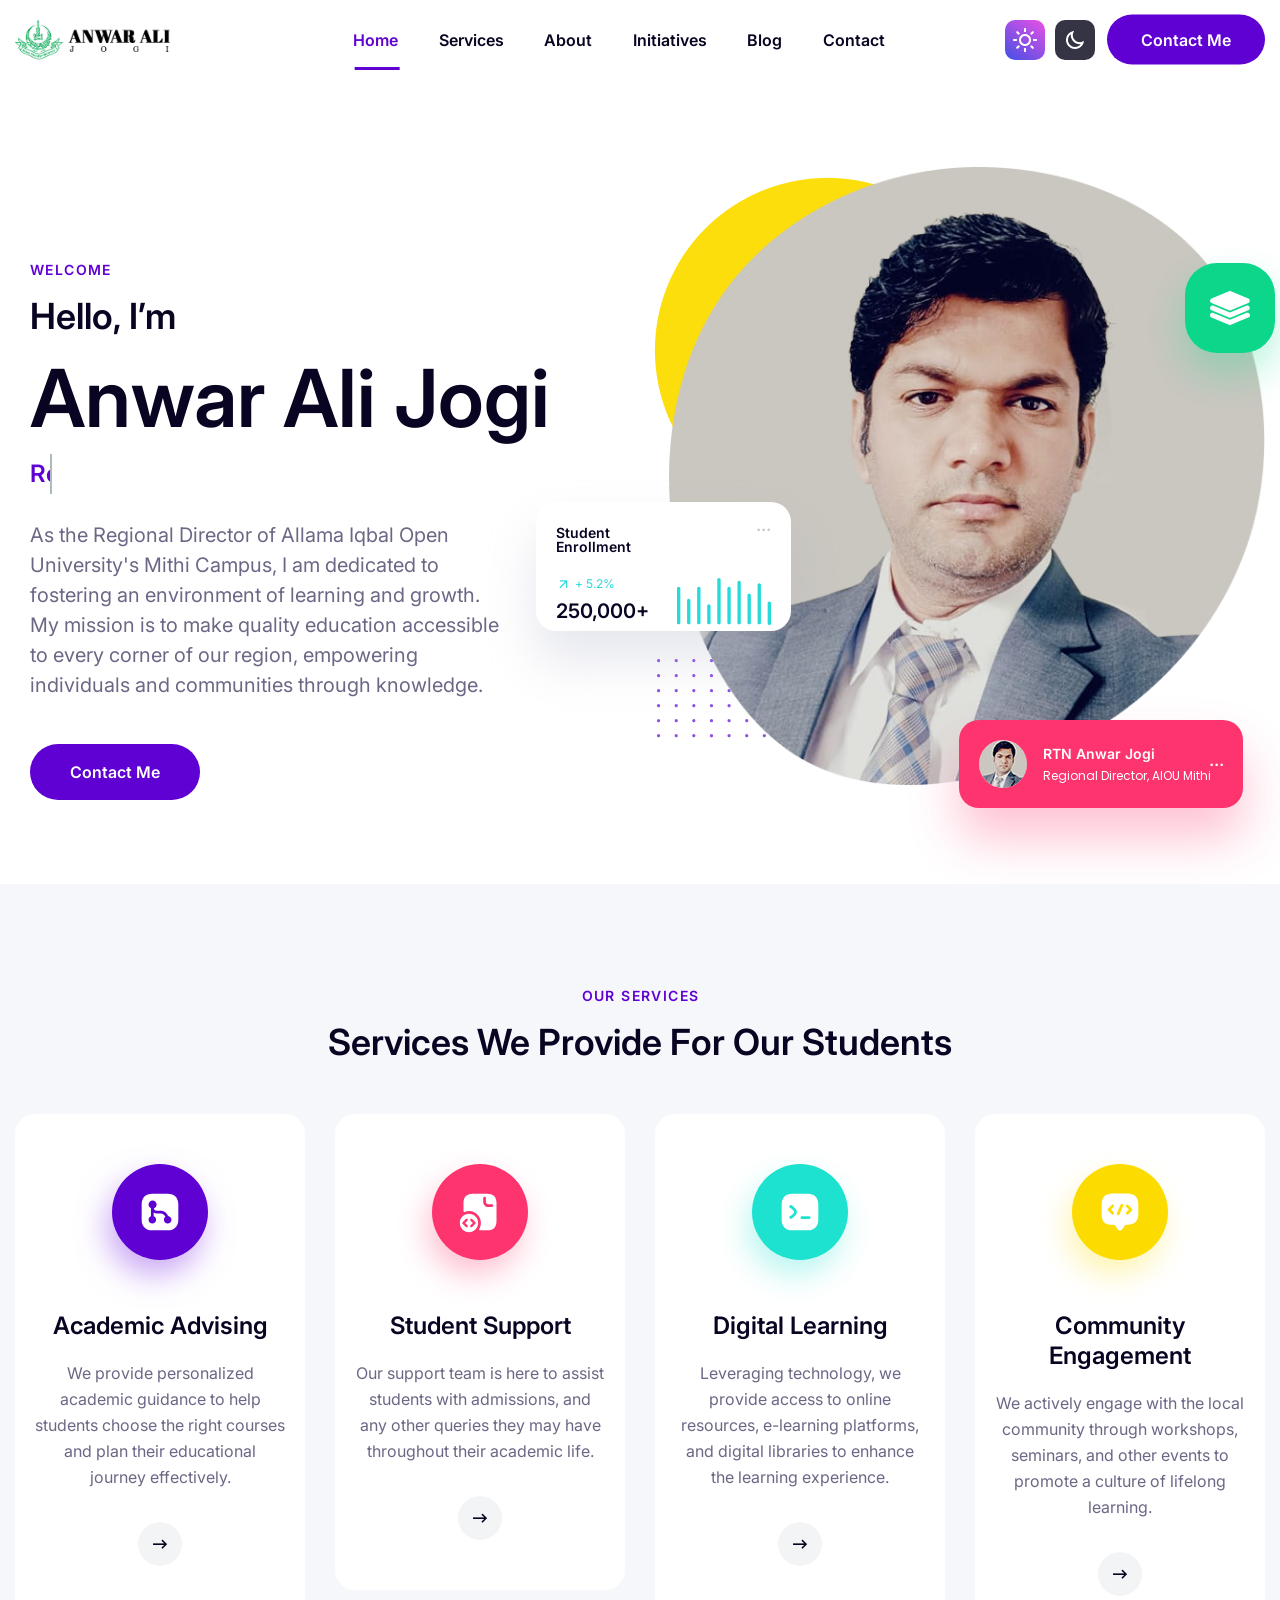
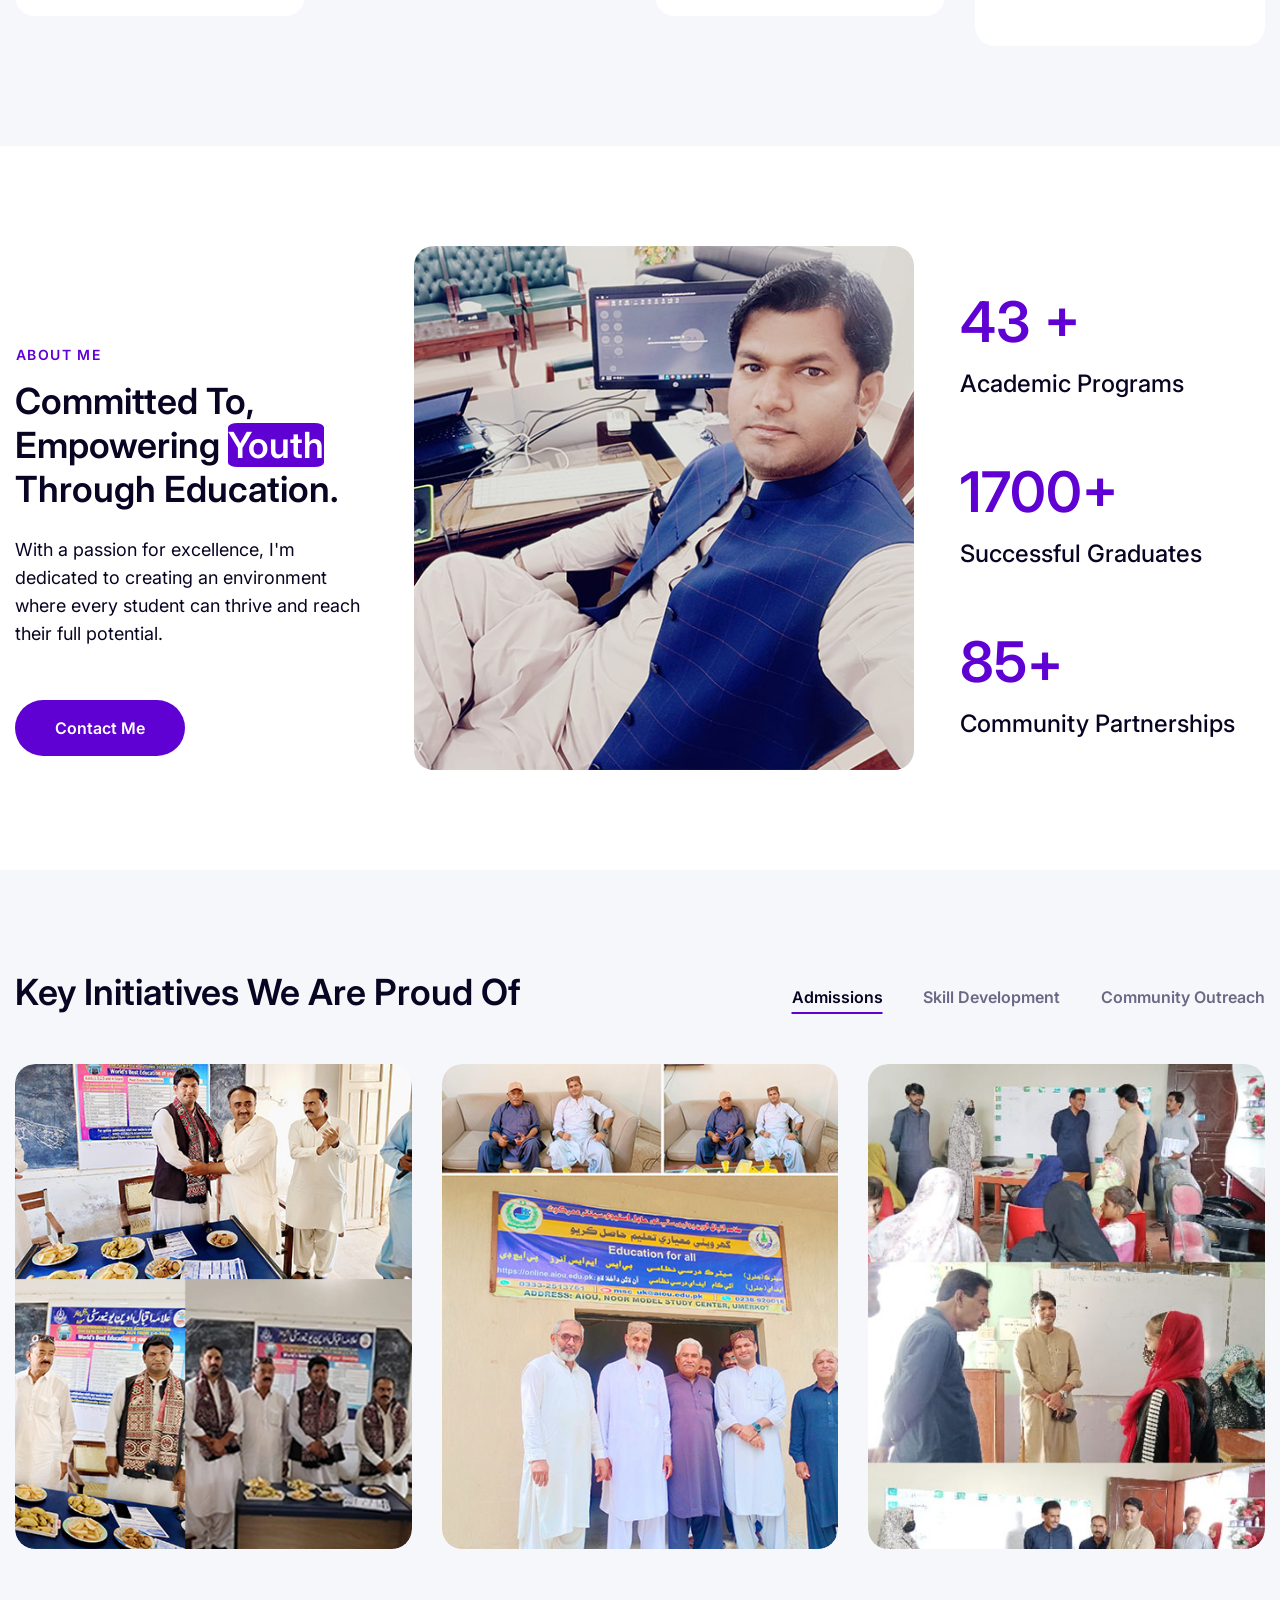
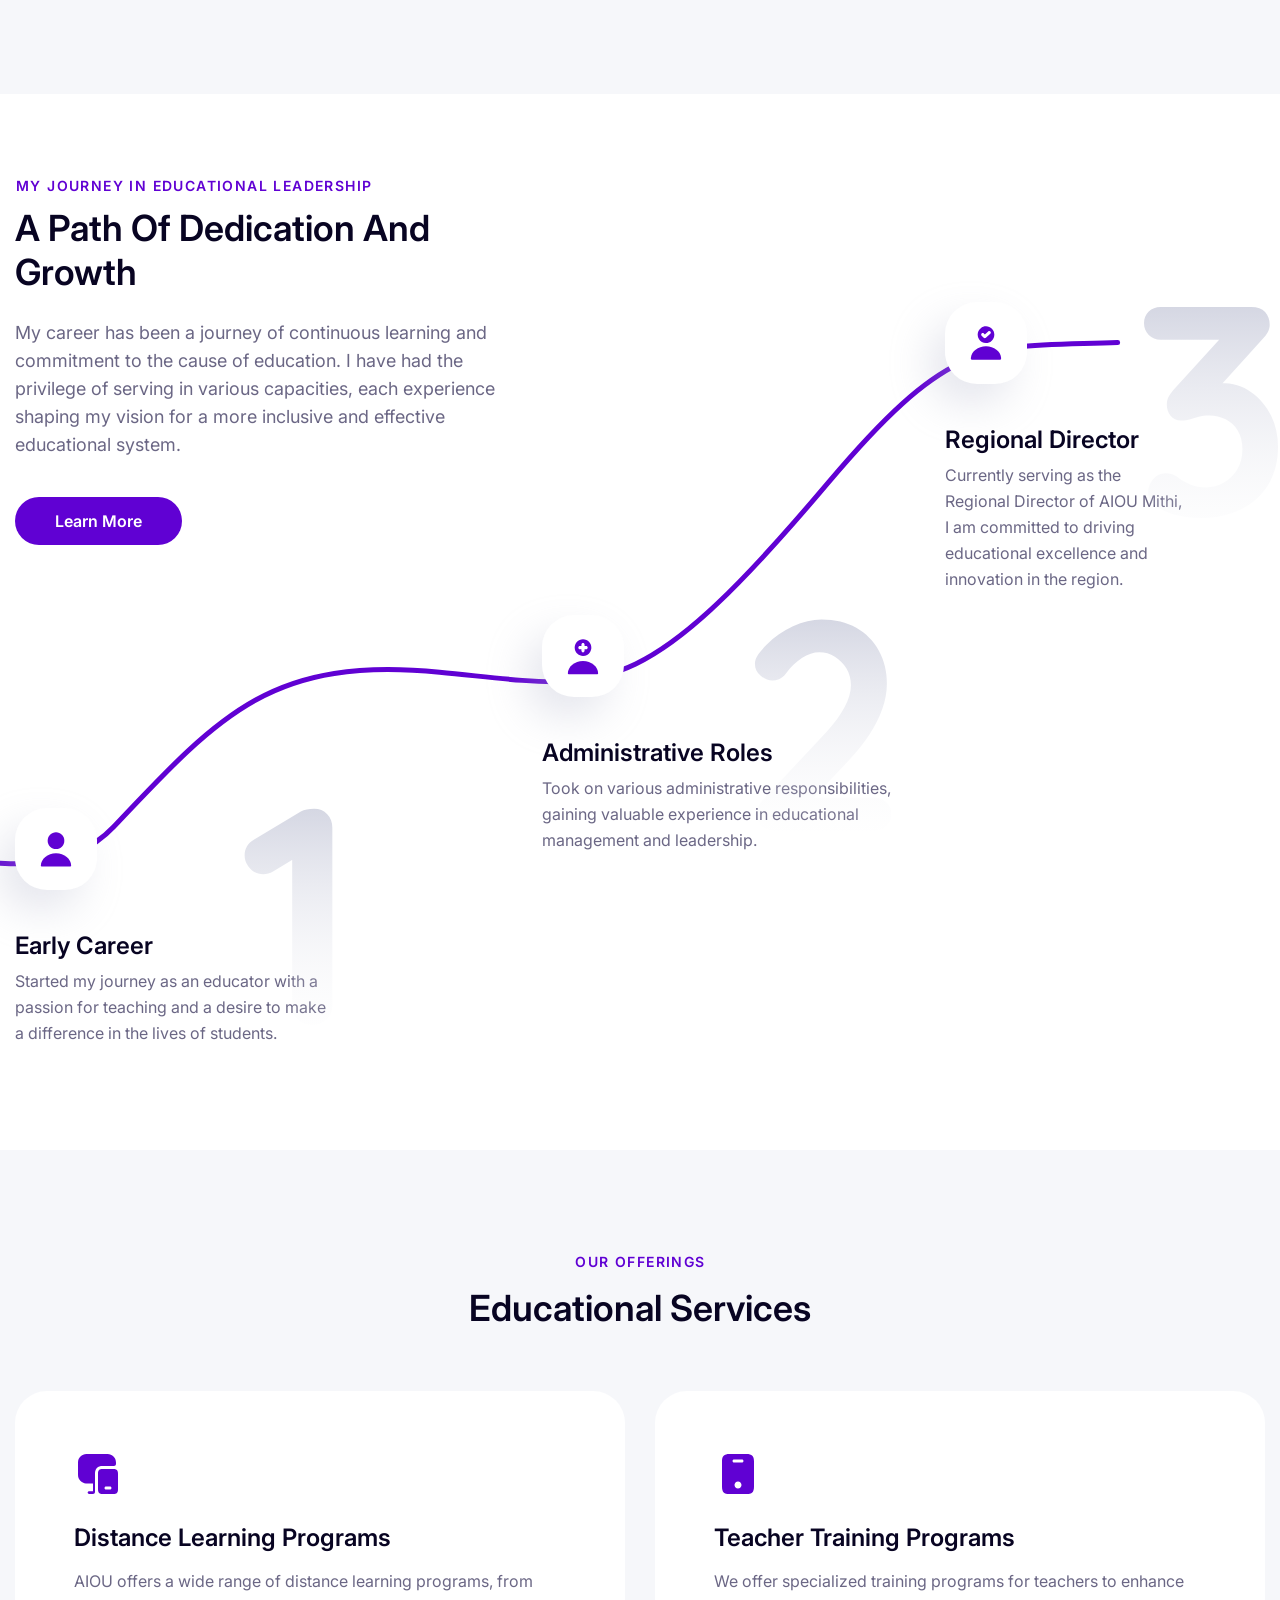
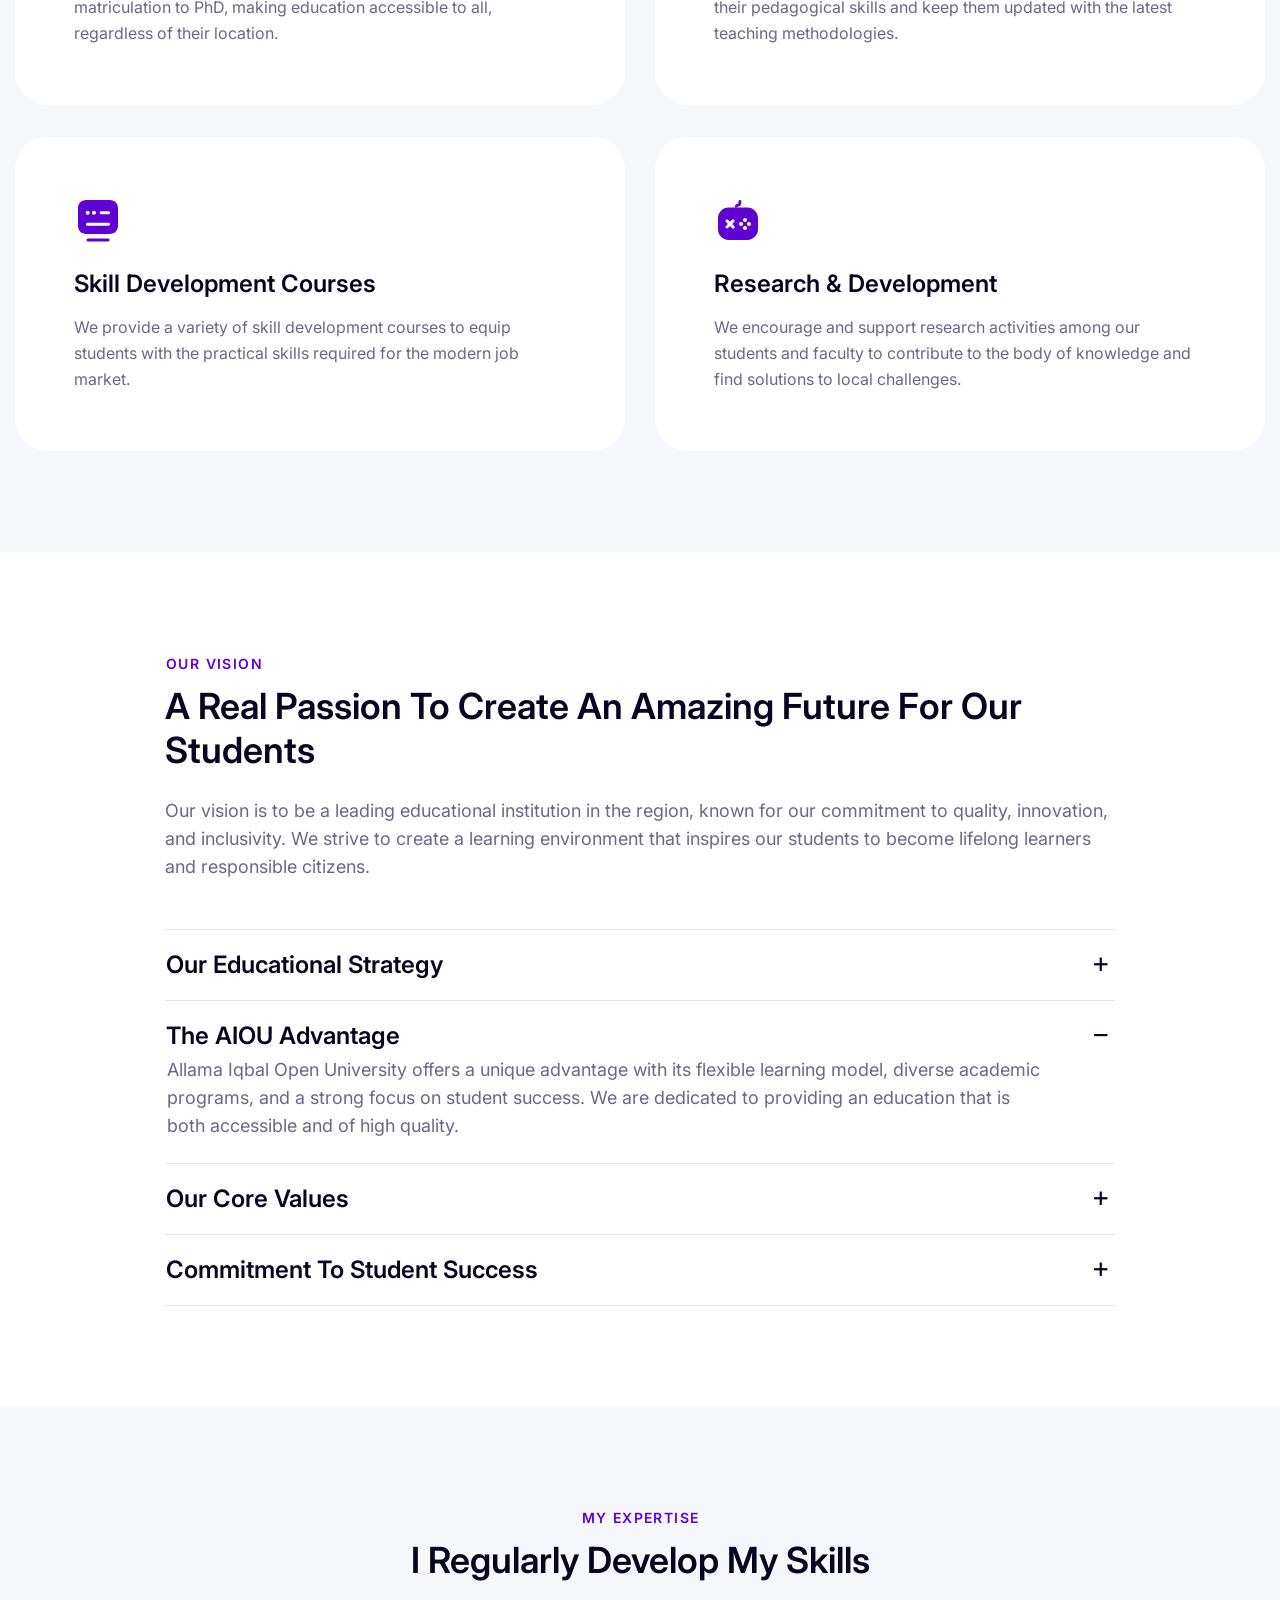
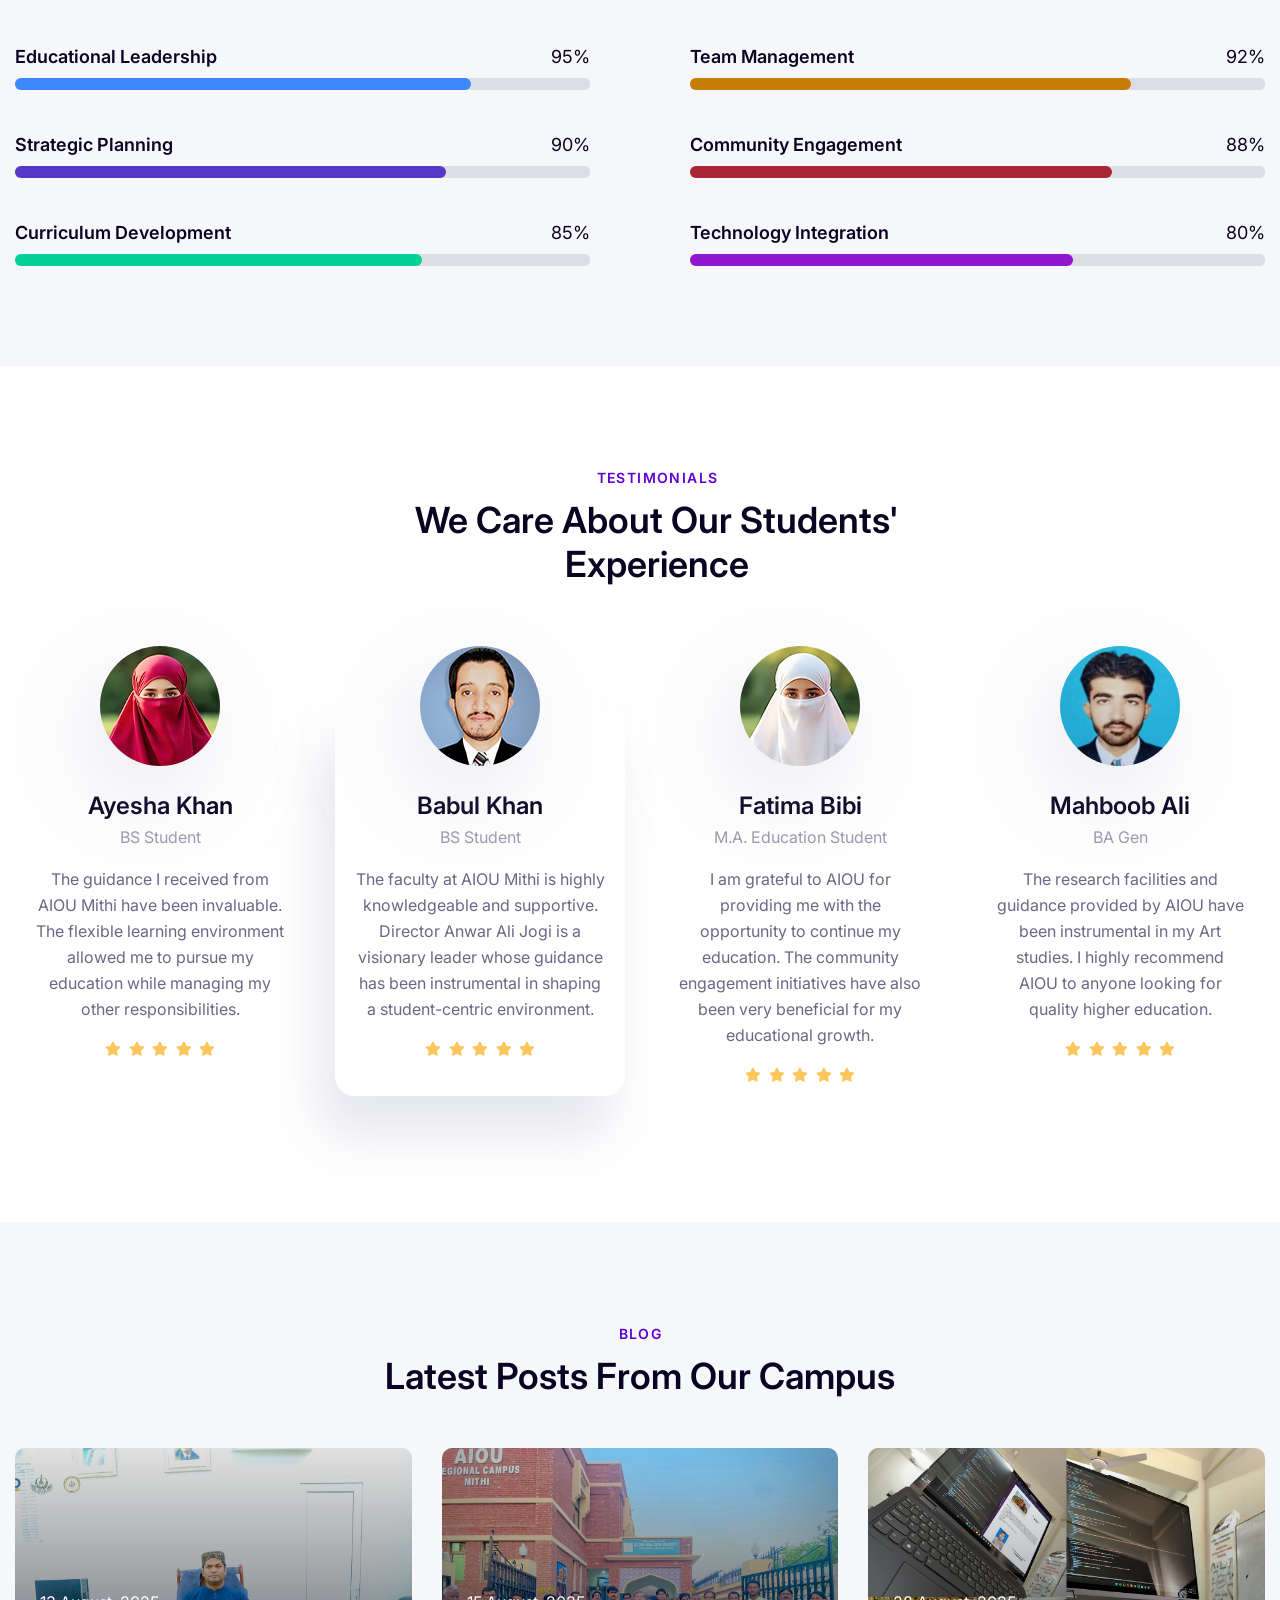
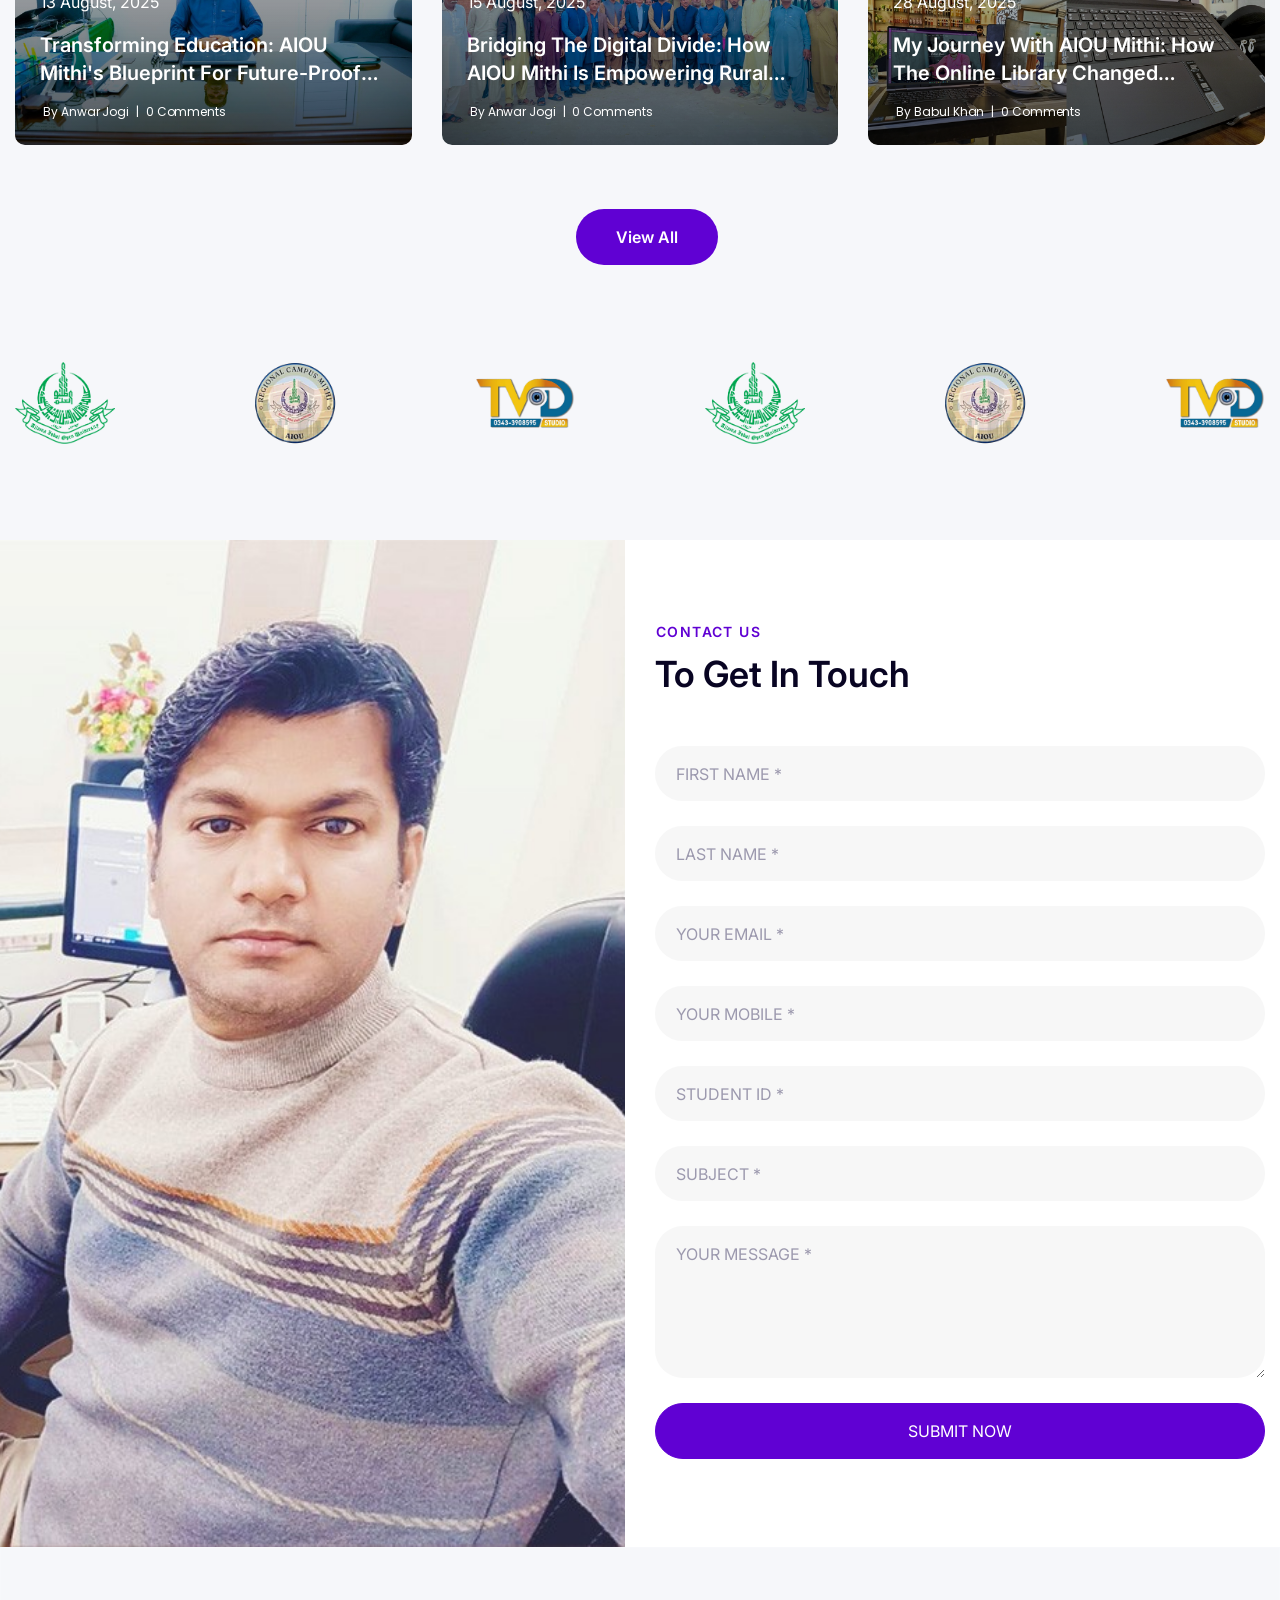
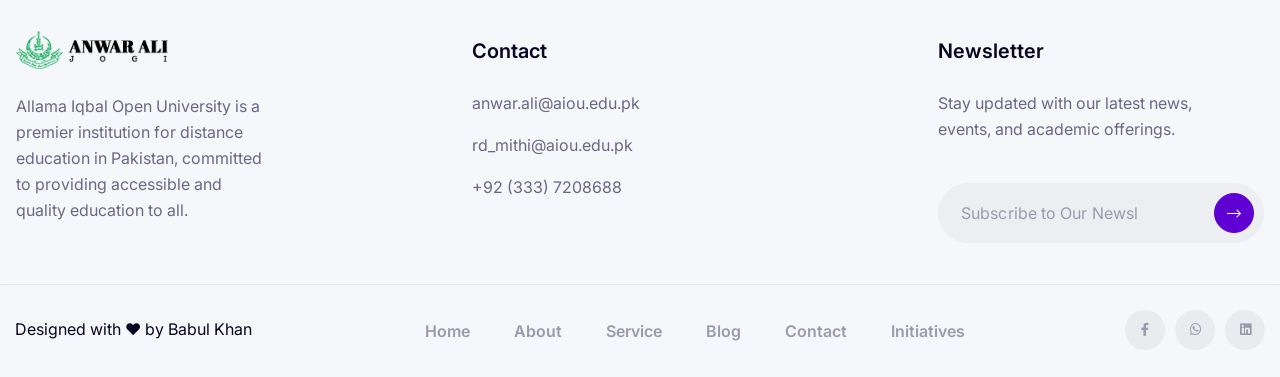
==== commit f8e585db: "Update index.html" ====
--- a/index.html
+++ b/index.html
@@ -211,8 +211,8 @@
                                                     <img class="" src="./assets/images/slider/welcome.jpg"
                                                         alt="Vice Chancellor">
                                                     <div class="title-author text-color-1">
-                                                        <h5>Dr. Nasir Mahmood</h5>
-                                                        <div class="texts">Vice Chancellor, AIOU</div>
+                                                        <h5>RTN Anwar Jogi</h5>
+                                                        <div class="texts">Regional Director, AIOU Mithi</div>
                                                     </div>
                                                     <div class="mark-dots absolute">...</div>
                                                 </div>
@@ -1623,4 +1623,4 @@
 
 </body>
 
-</html>+</html>
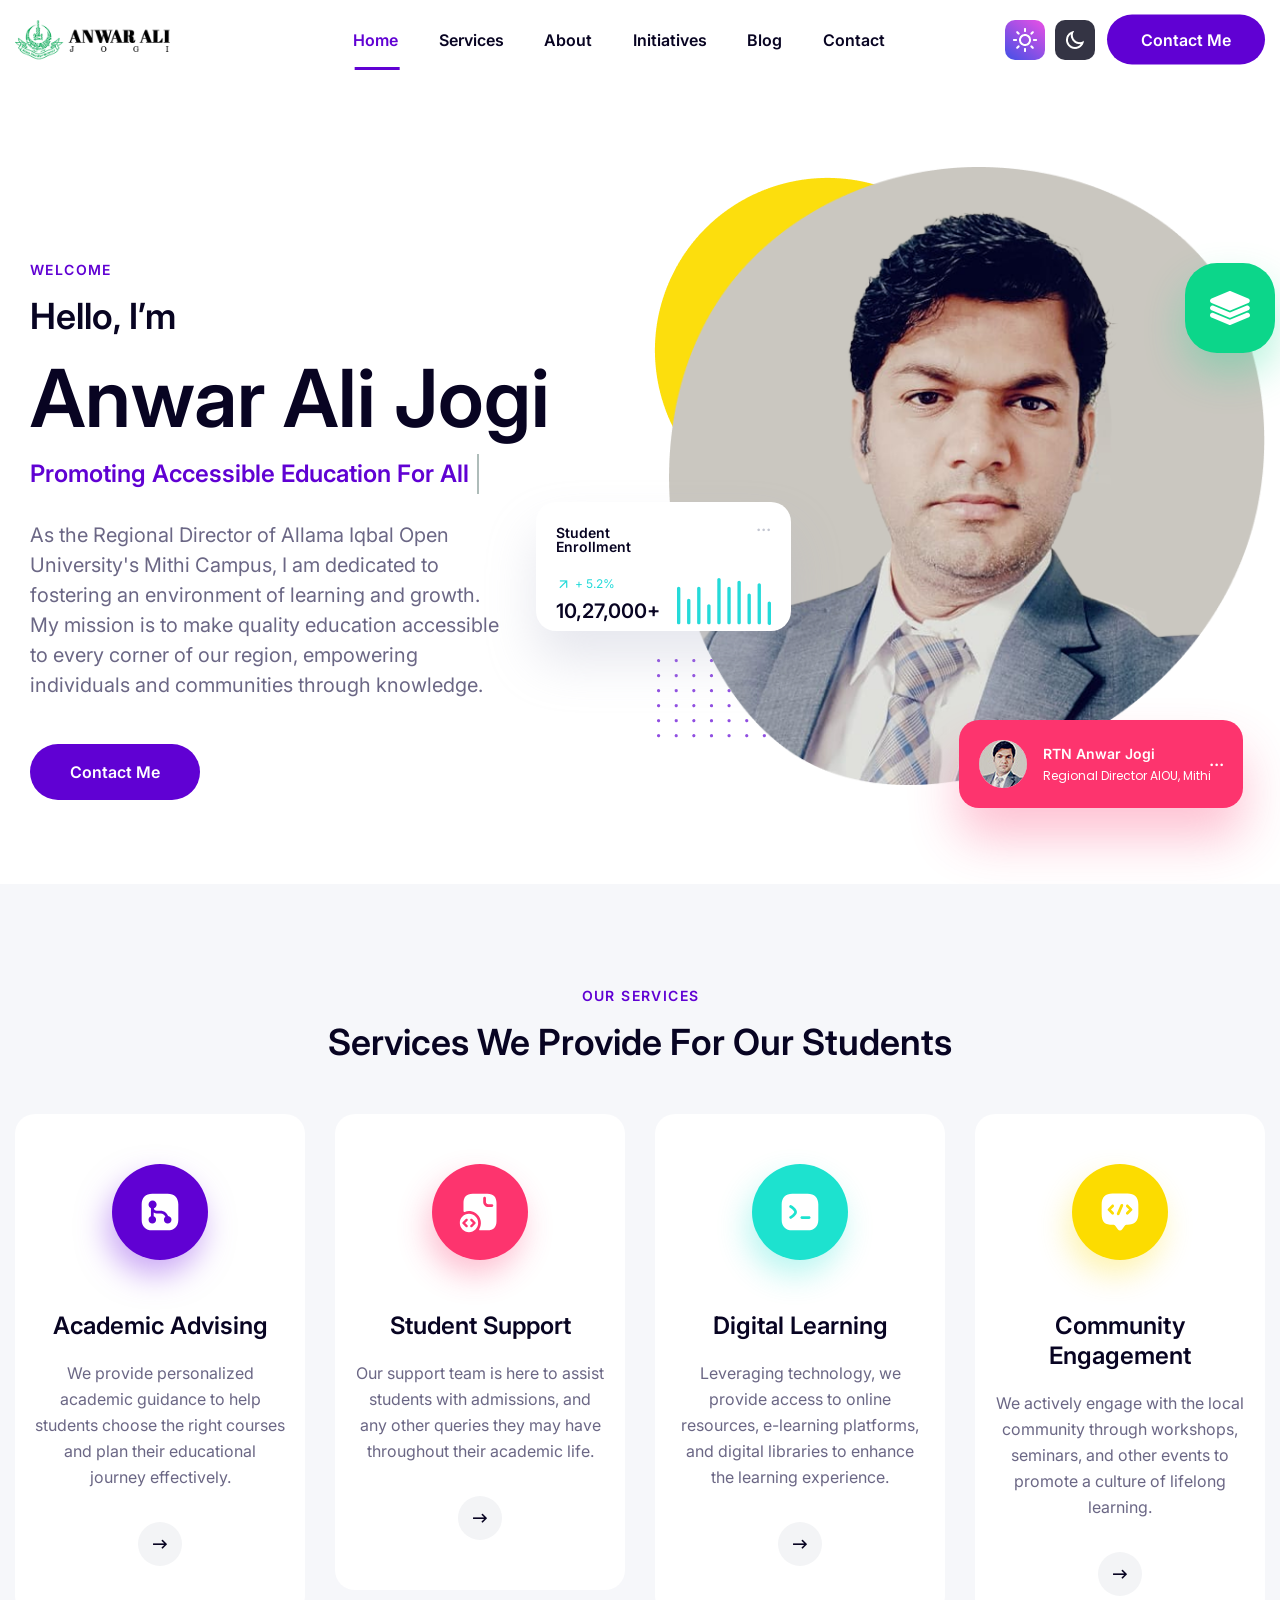
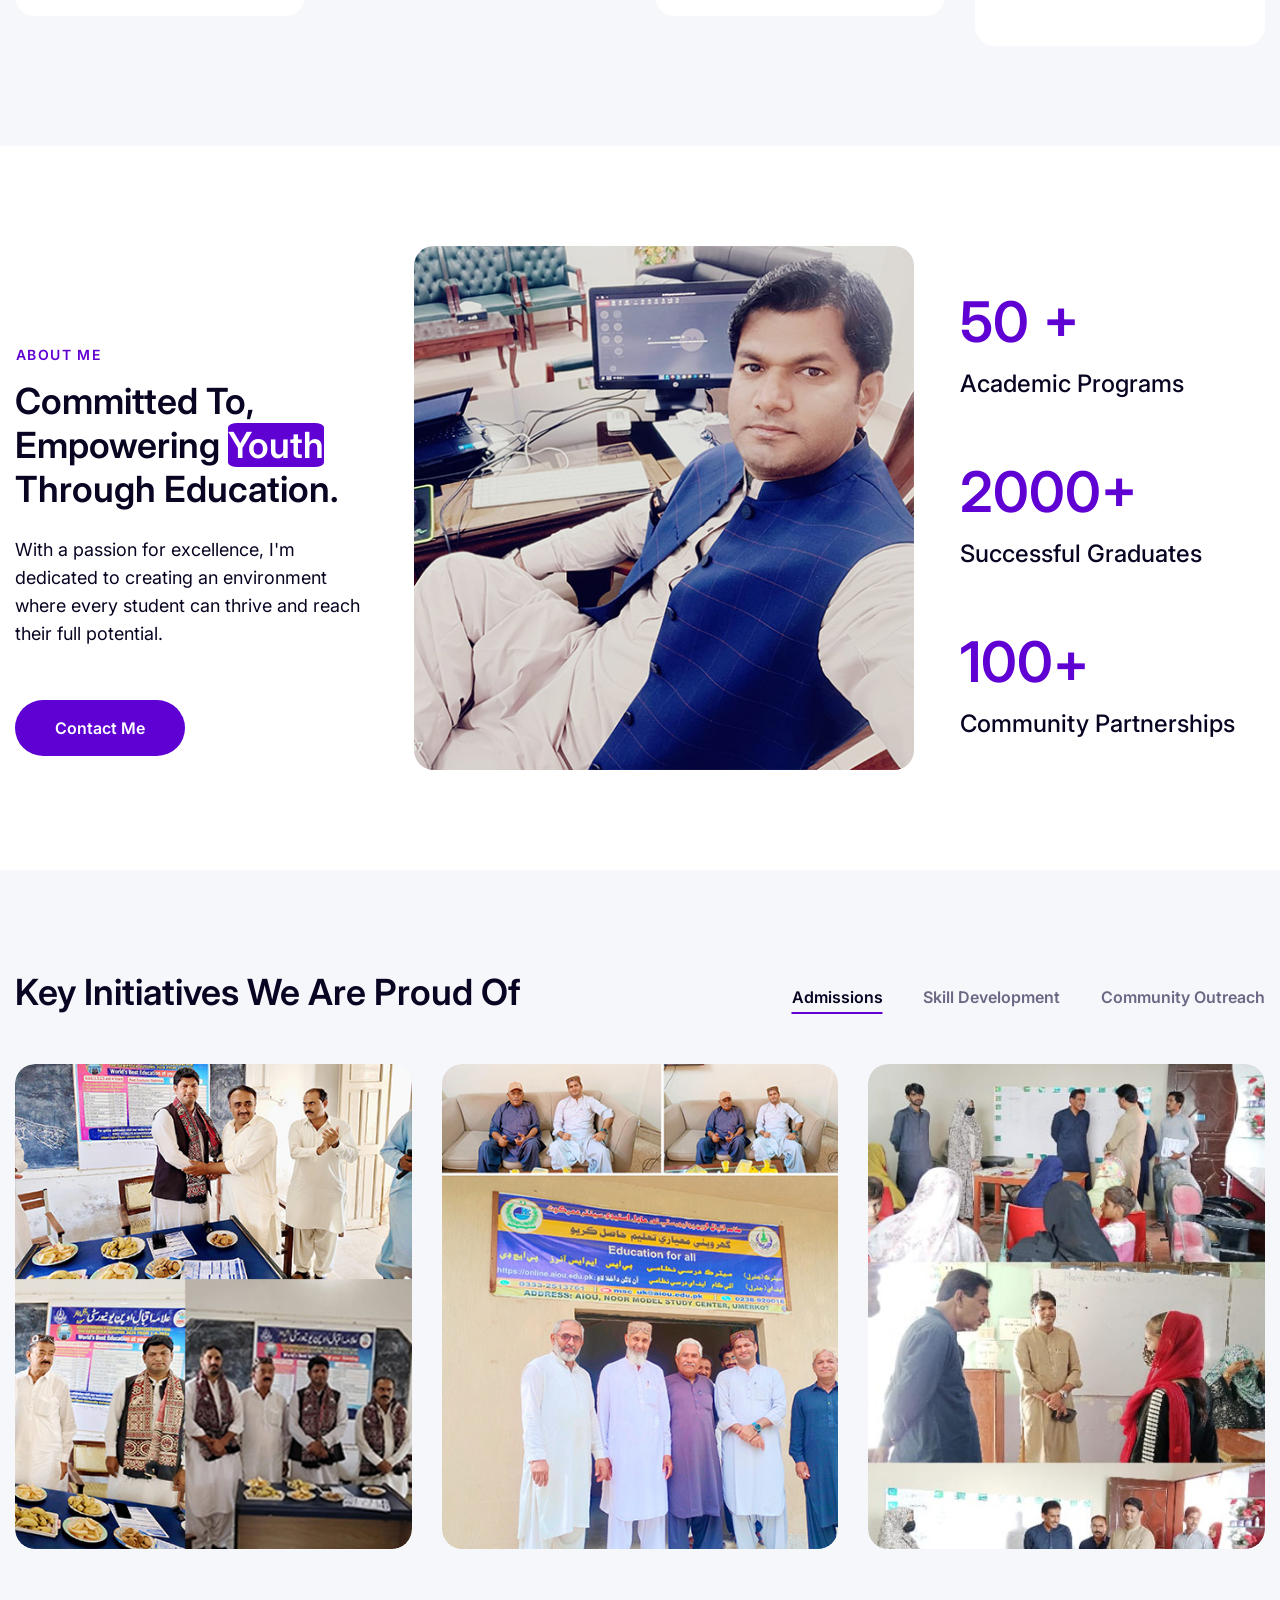
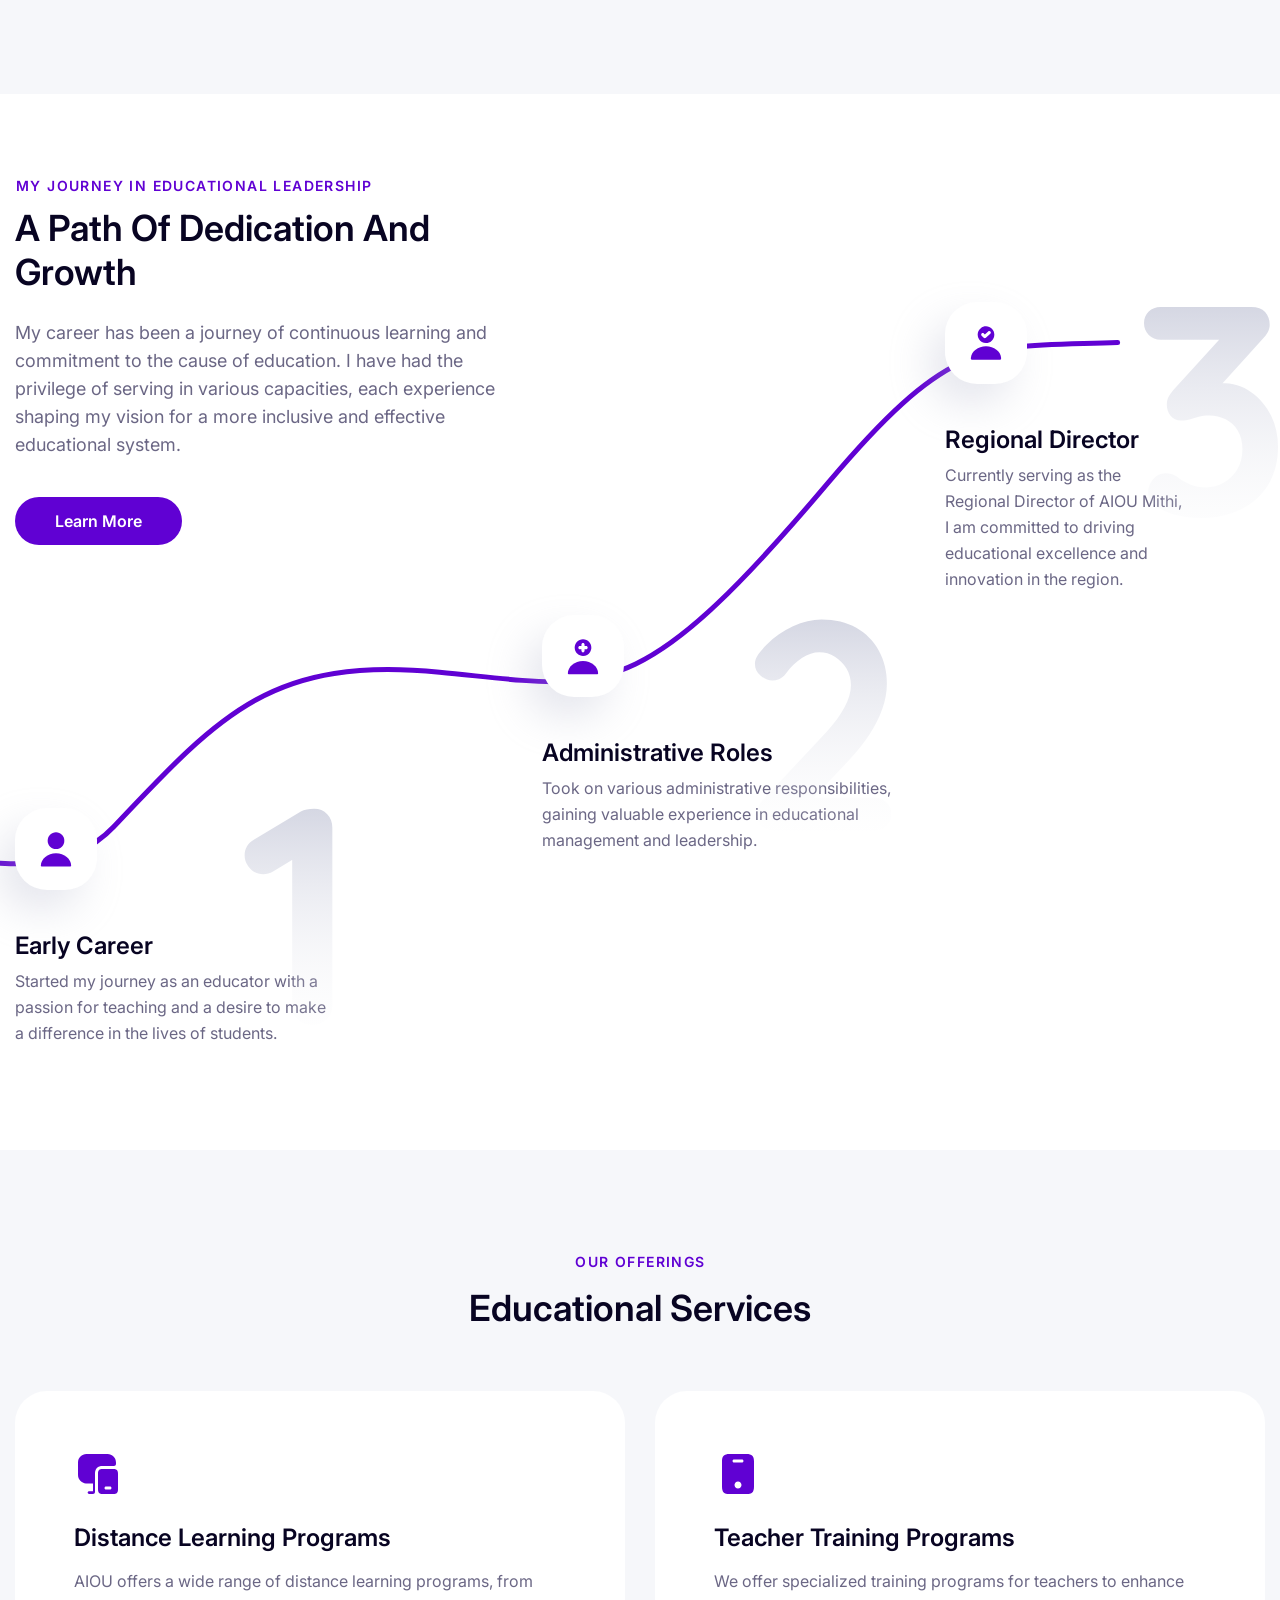
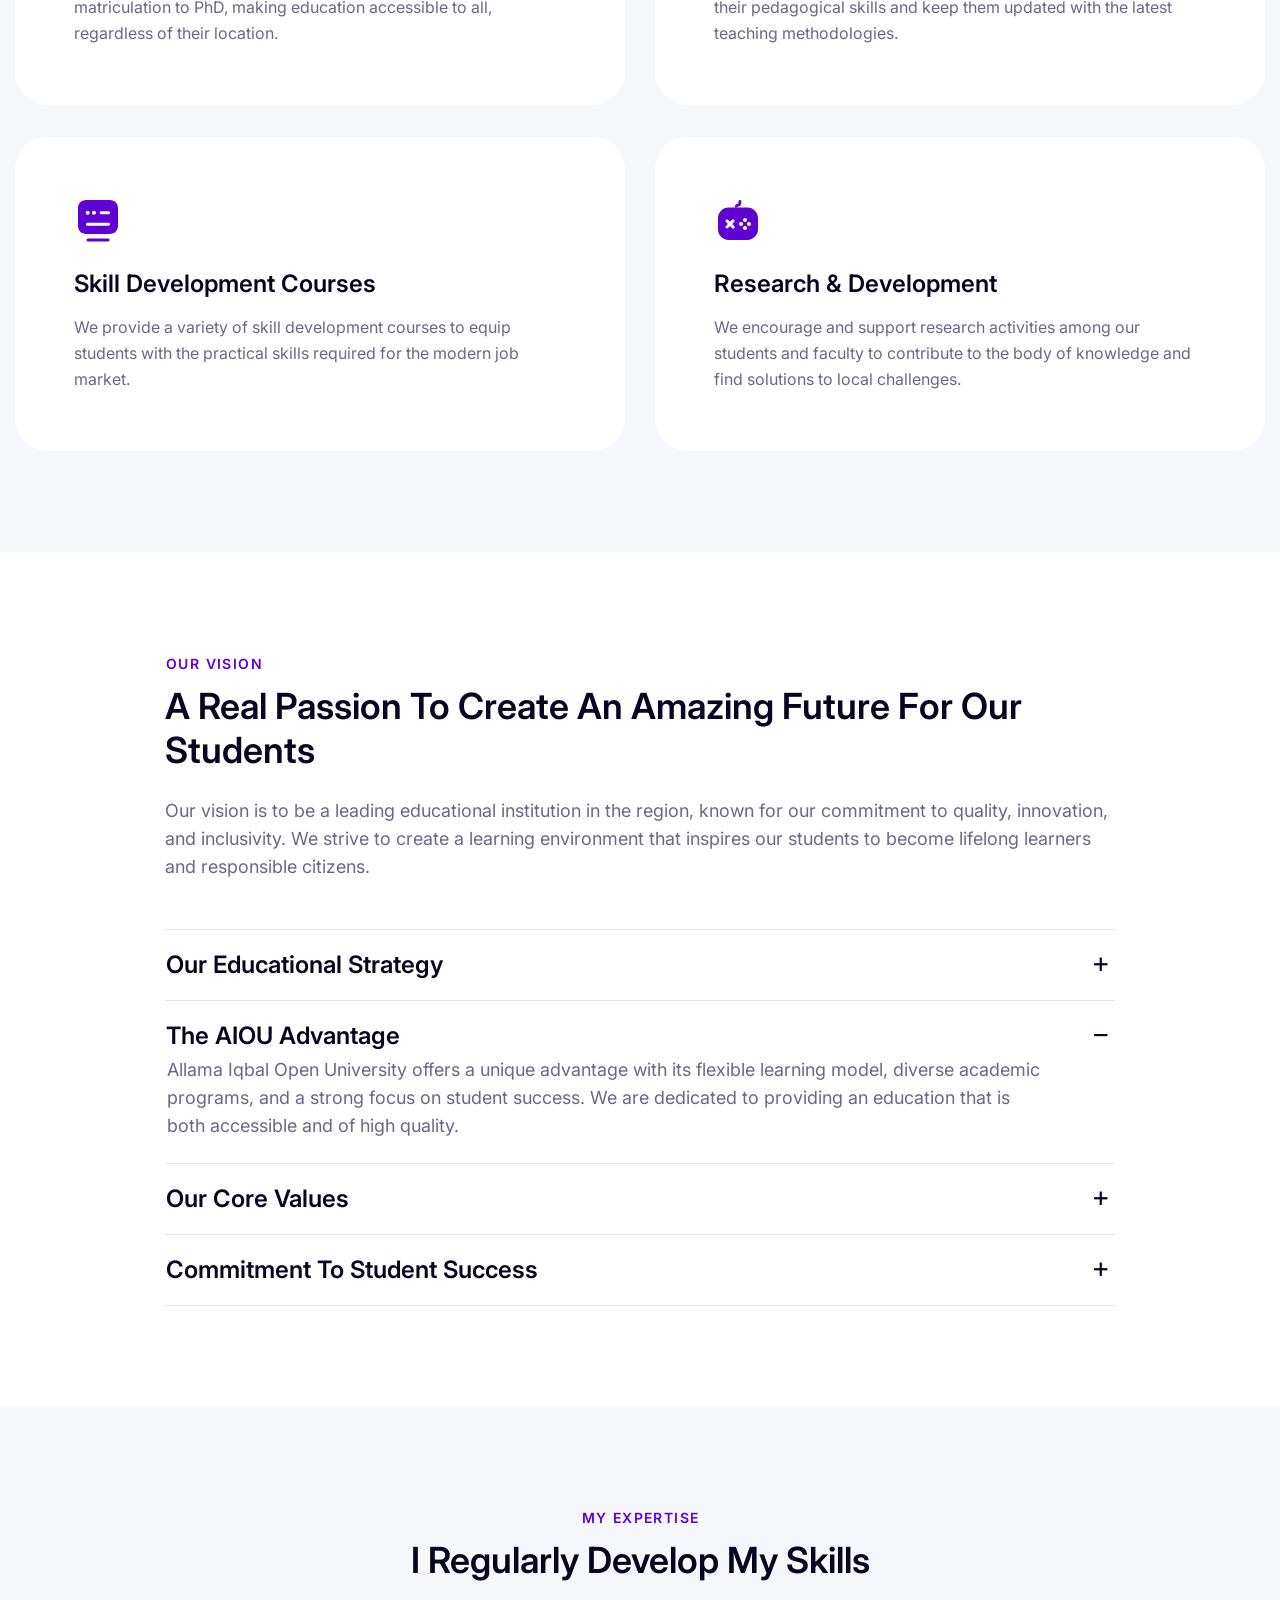
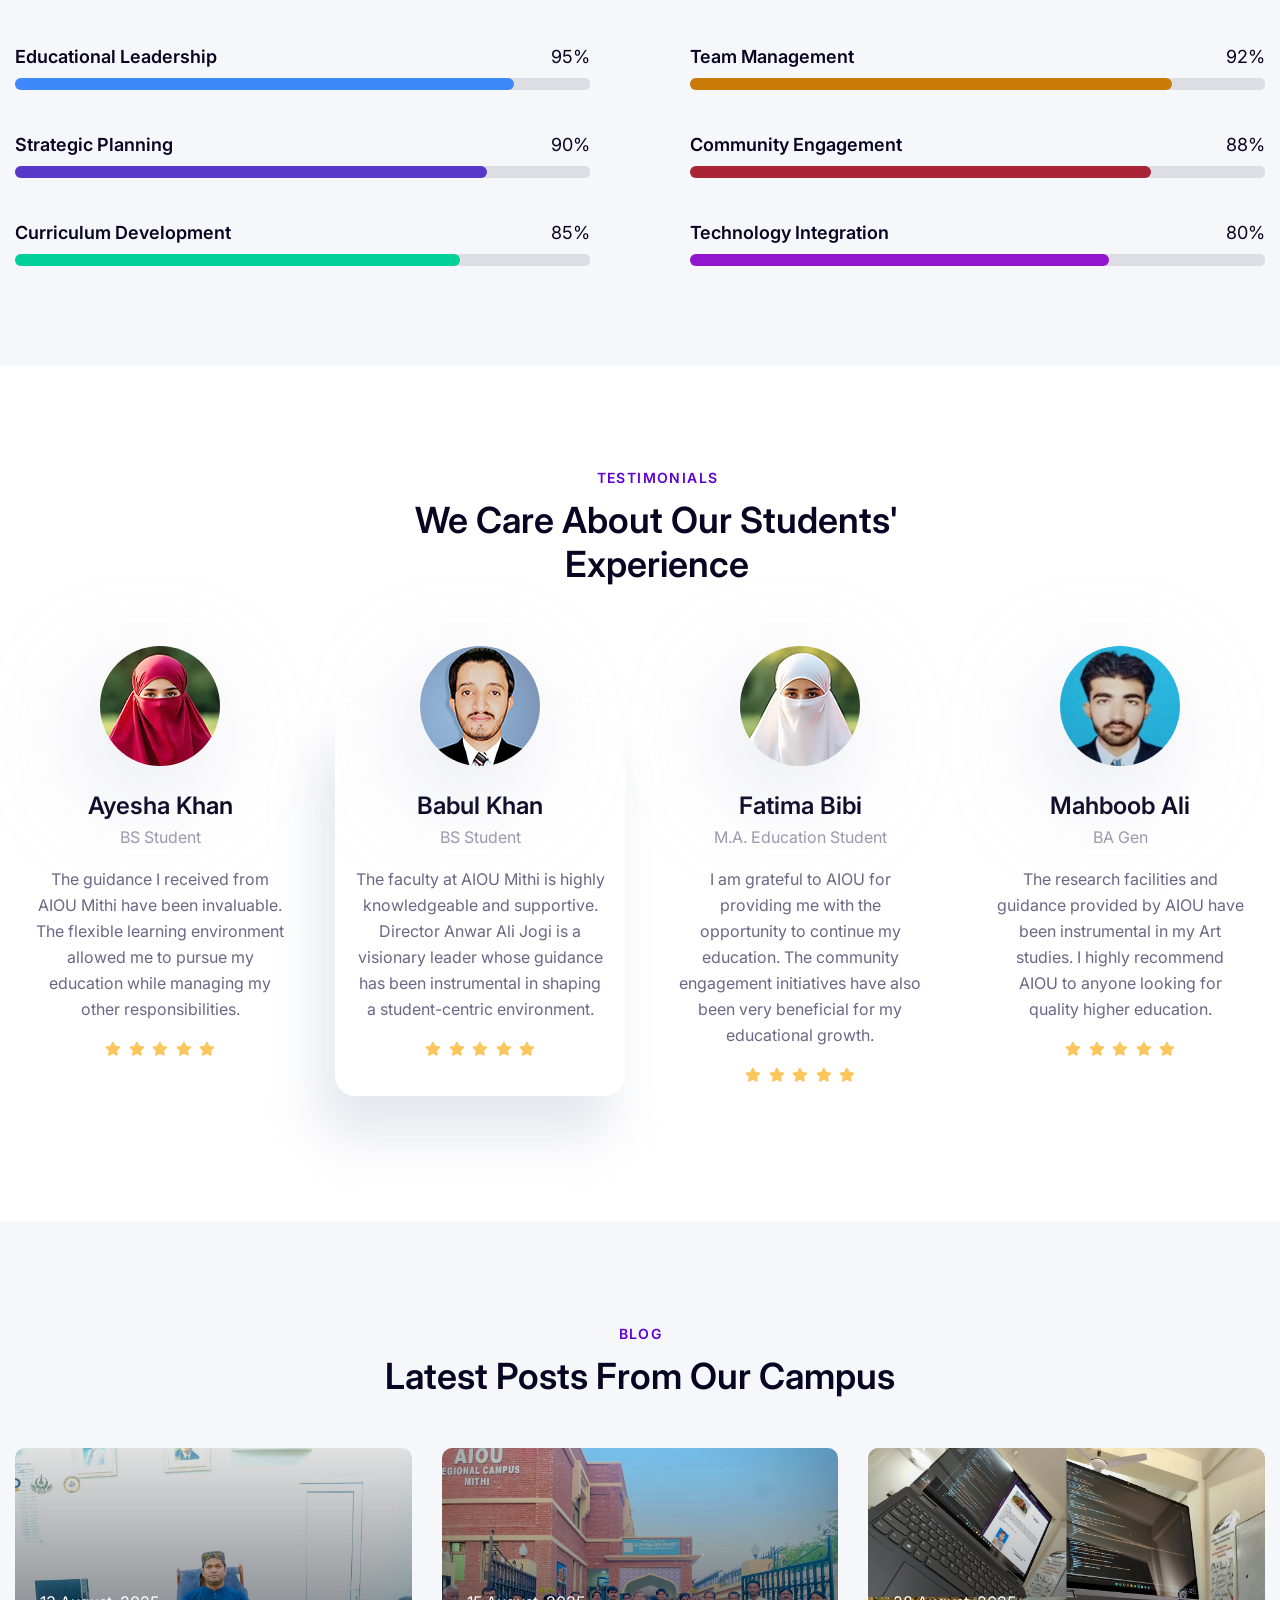
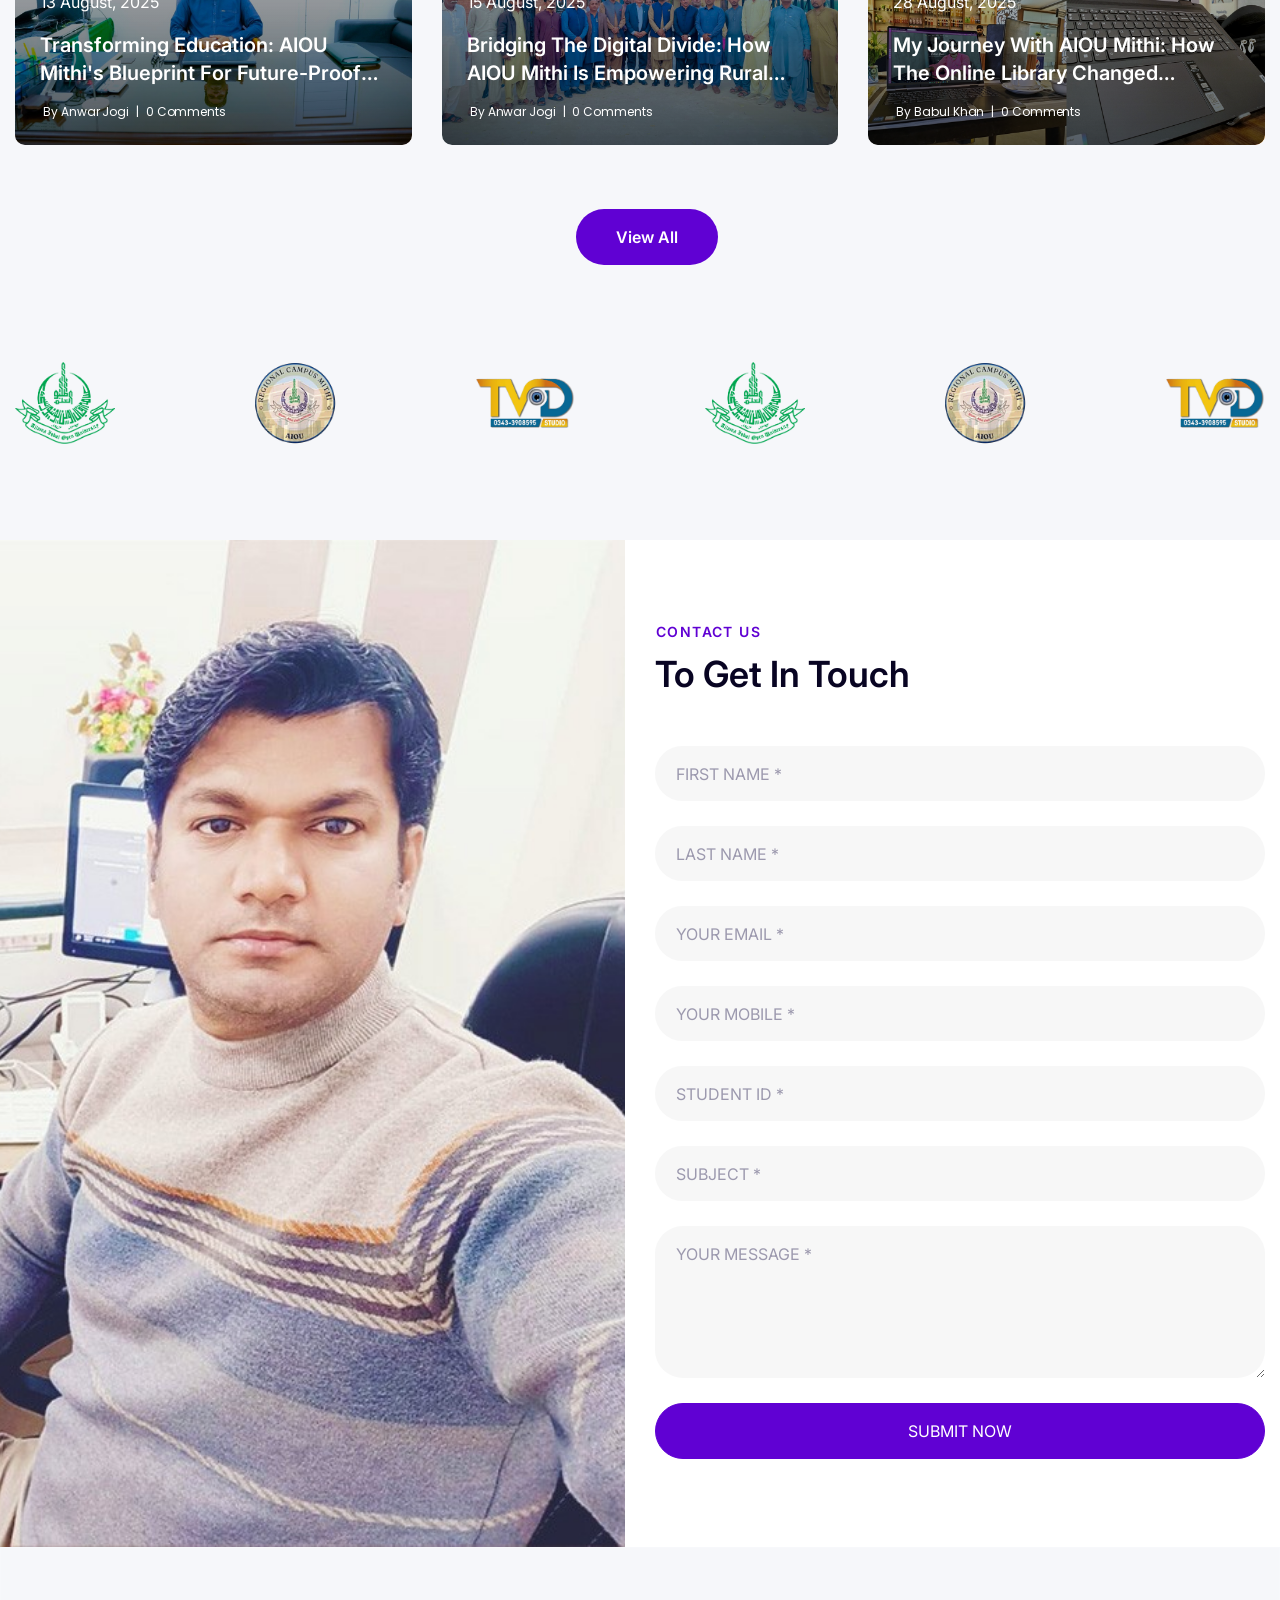
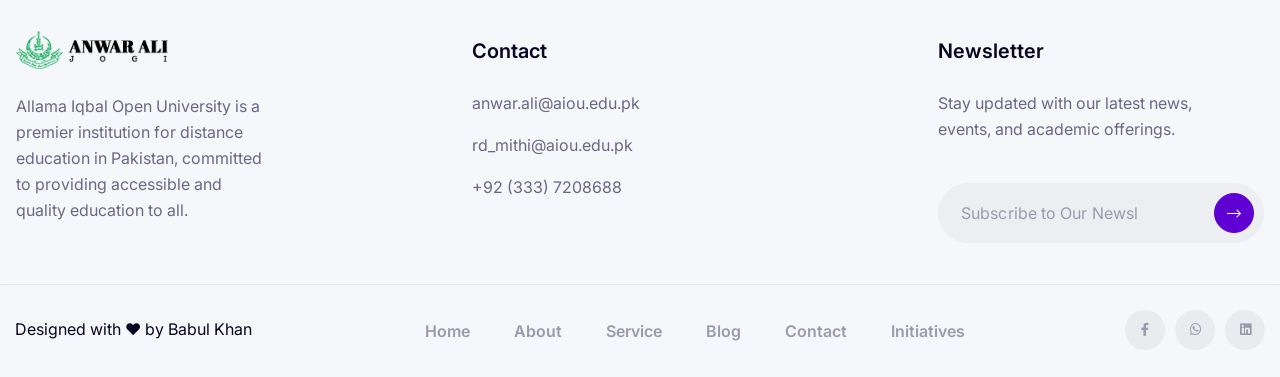
==== commit 43de5894: "Update index.html" ====
--- a/index.html
+++ b/index.html
@@ -193,7 +193,7 @@
                                                             <i class="far fa-arrow-right"></i>
                                                             <h6 class="fw-4">+ 5.2%</h6>
                                                         </div>
-                                                        <h4>250,000+</h4>
+                                                        <h4>10,27,000+</h4>
                                                     </div>
                                                     <div class="inner-img">
                                                         <svg width="94" height="47" viewBox="0 0 94 47" fill="none"
@@ -212,7 +212,7 @@
                                                         alt="Vice Chancellor">
                                                     <div class="title-author text-color-1">
                                                         <h5>RTN Anwar Jogi</h5>
-                                                        <div class="texts">Regional Director, AIOU Mithi</div>
+                                                        <div class="texts">Regional Director AIOU, Mithi</div>
                                                     </div>
                                                     <div class="mark-dots absolute">...</div>
                                                 </div>
@@ -274,12 +274,12 @@
                                             <div class="diagram">
                                                 <div class="diagram-author flex">
                                                     <div class="inner">
-                                                        <h5>Graduation Rate</h5>
+                                                        <h5>Alumini</h5>
                                                         <div class="level flex">
                                                             <i class="far fa-arrow-right"></i>
                                                             <h6 class="fw-4">+ 8.7%</h6>
                                                         </div>
-                                                        <h4>85%</h4>
+                                                        <h4>44,87,044+</h4>
                                                     </div>
                                                     <div class="inner-img">
                                                         <svg width="94" height="47" viewBox="0 0 94 47" fill="none"
@@ -297,8 +297,8 @@
                                                     <img class="" src="assets/images/slider/vision.jpg"
                                                         alt="AIOU Faculty">
                                                     <div class="title-author text-color-1">
-                                                        <h5>AIOU Faculty</h5>
-                                                        <div class="texts">Dedicated Educators</div>
+                                                        <h5>AIOU Mithi Faculty's</h5>
+                                                        <div class="texts">Dedicated Educator</div>
                                                     </div>
                                                     <div class="mark-dots absolute">...</div>
                                                 </div>
@@ -361,12 +361,12 @@
                                             <div class="diagram">
                                                 <div class="diagram-author flex">
                                                     <div class="inner">
-                                                        <h5>Community Outreach</h5>
+                                                        <h5>Regional Offices</h5>
                                                         <div class="level flex">
                                                             <i class="far fa-arrow-right"></i>
-                                                            <h6 class="fw-4">+ 12%</h6>
+                                                            <h6 class="fw-4">+ 7%</h6>
                                                         </div>
-                                                        <h4>50+ Events</h4>
+                                                        <h4>54+</h4>
                                                     </div>
                                                     <div class="inner-img">
                                                         <svg width="94" height="47" viewBox="0 0 94 47" fill="none"
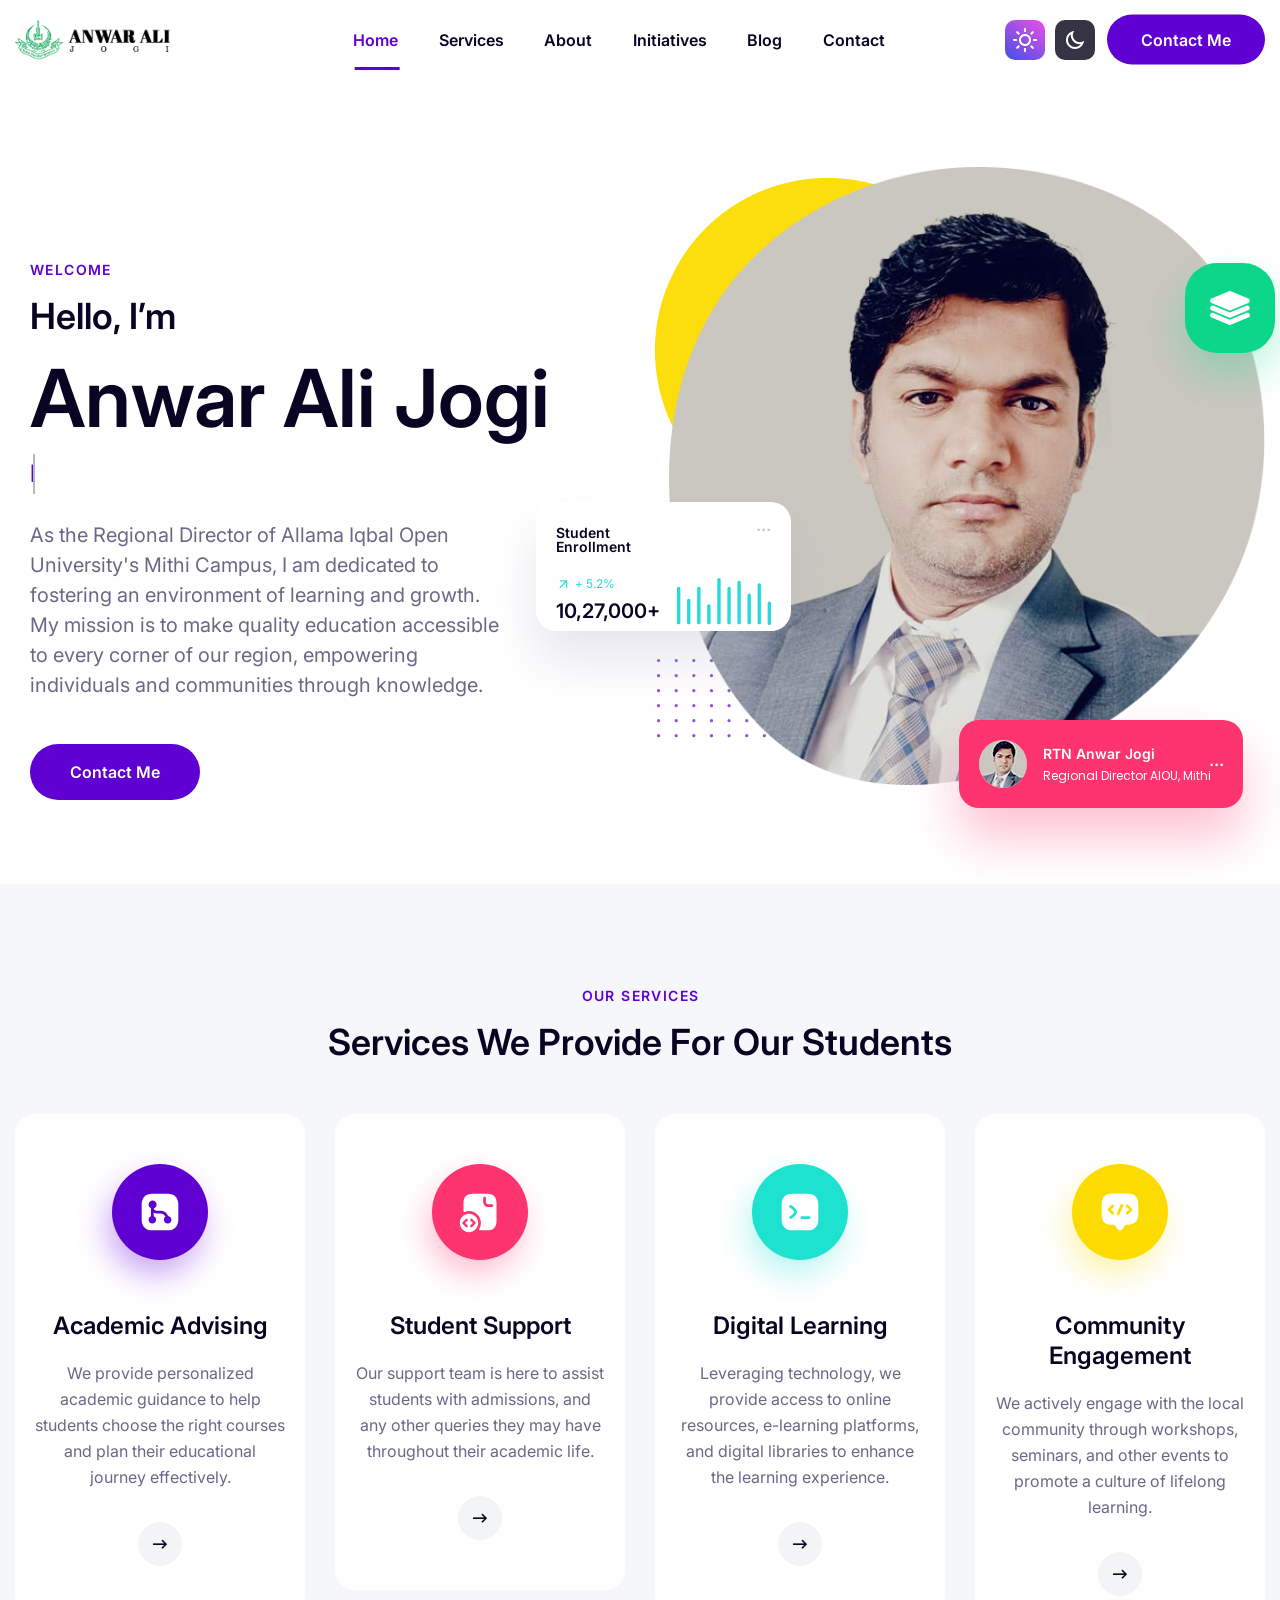
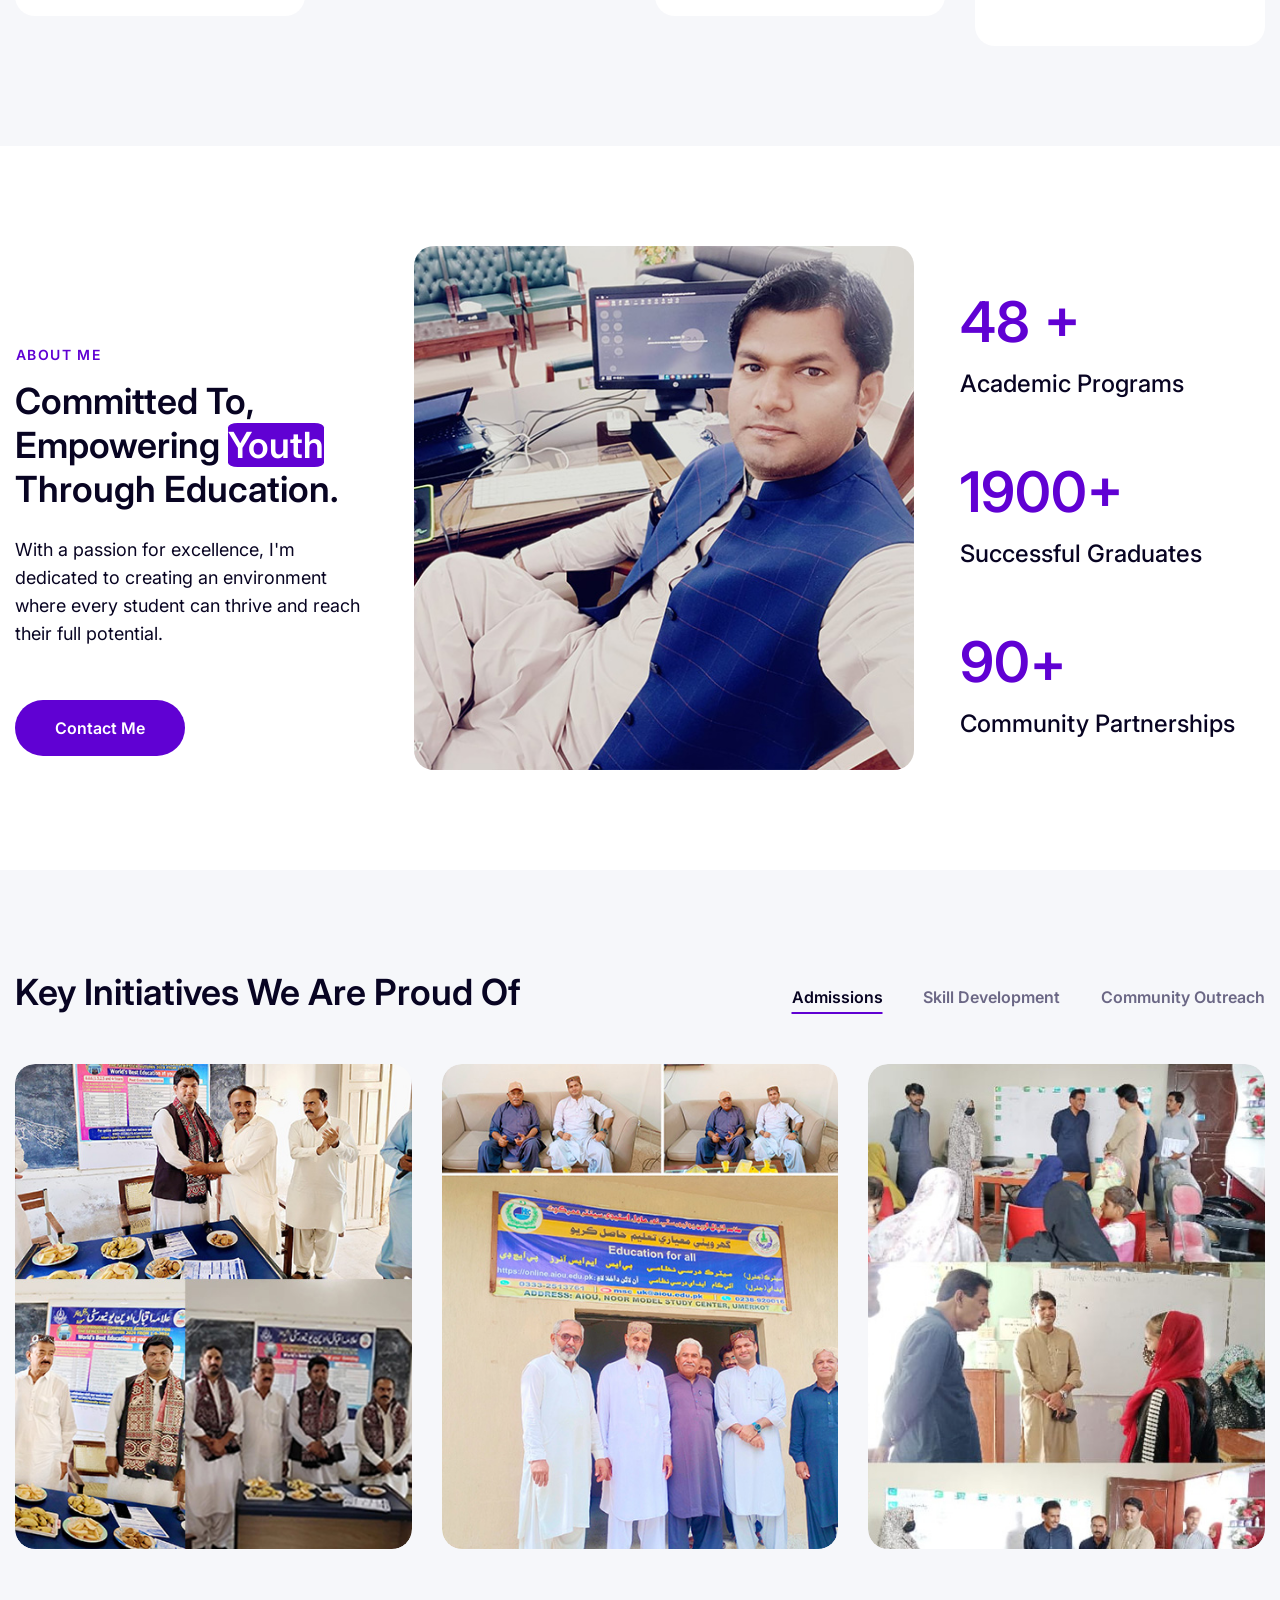
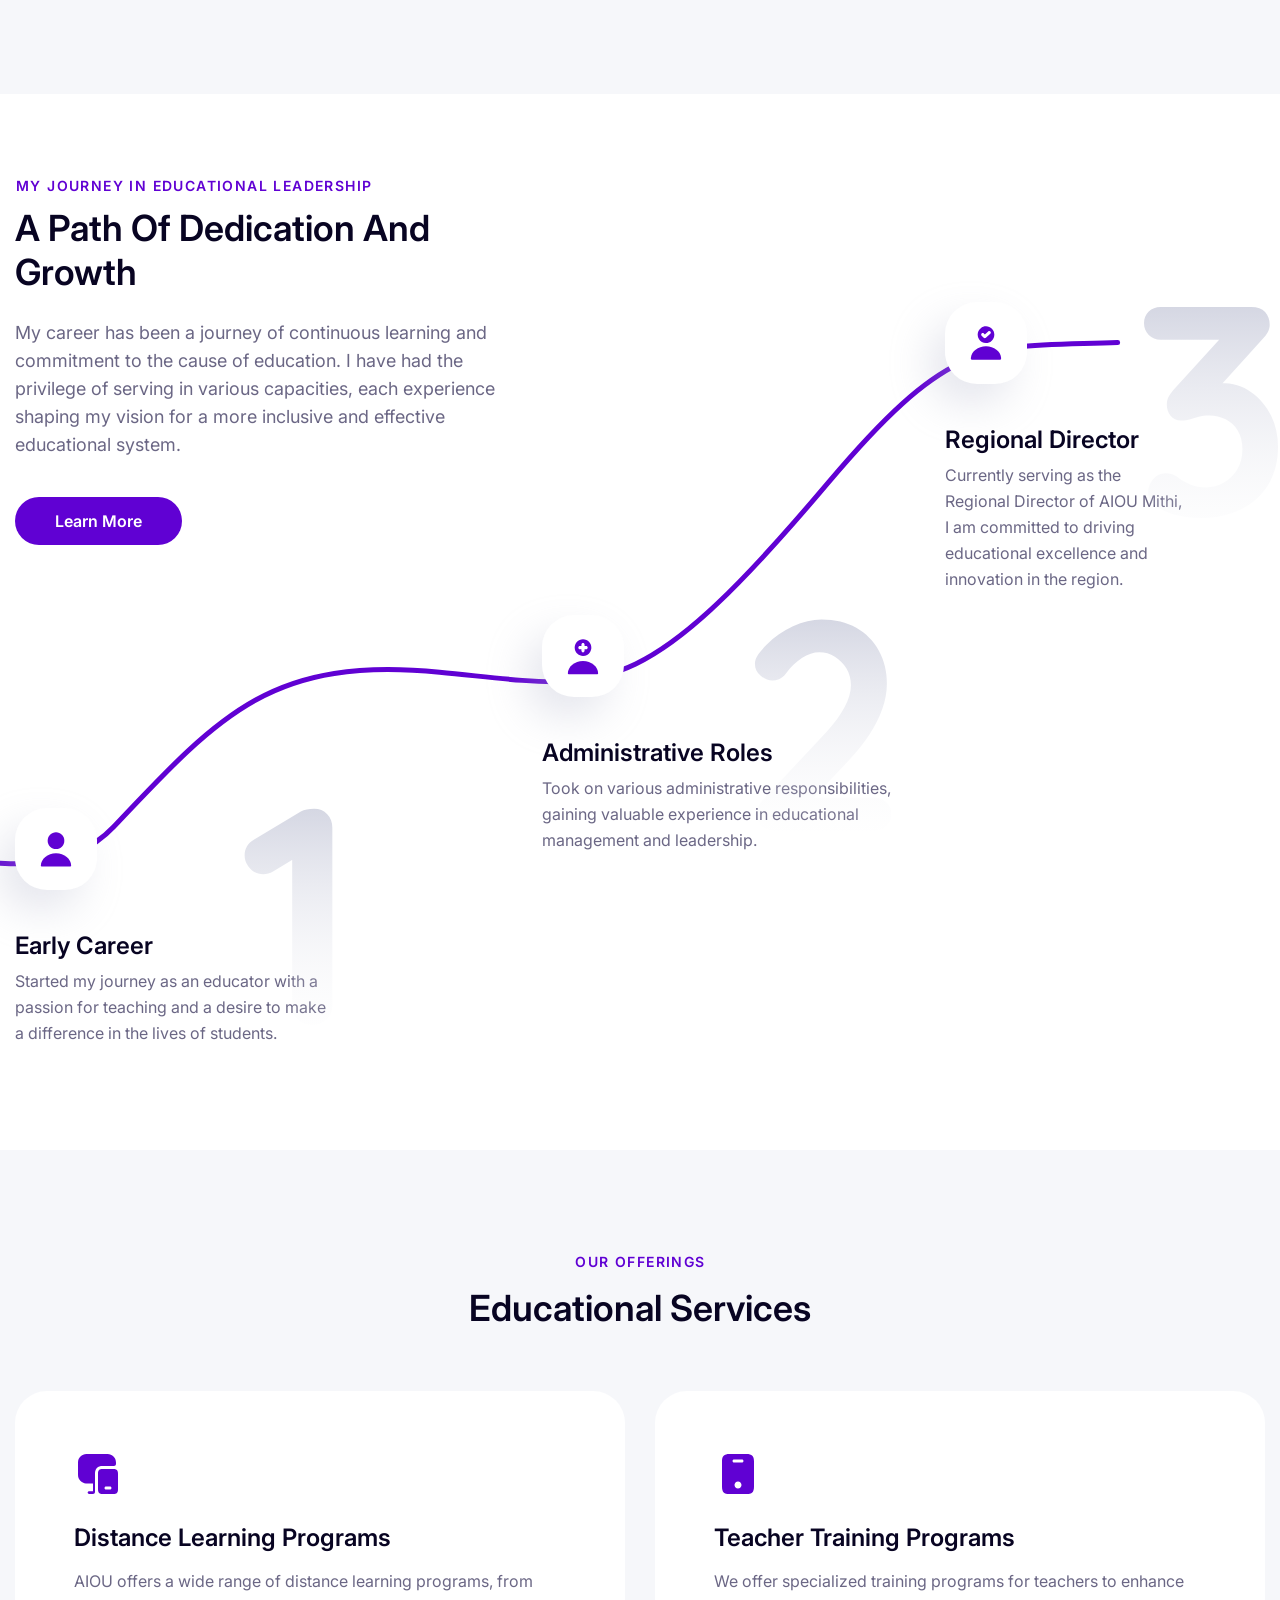
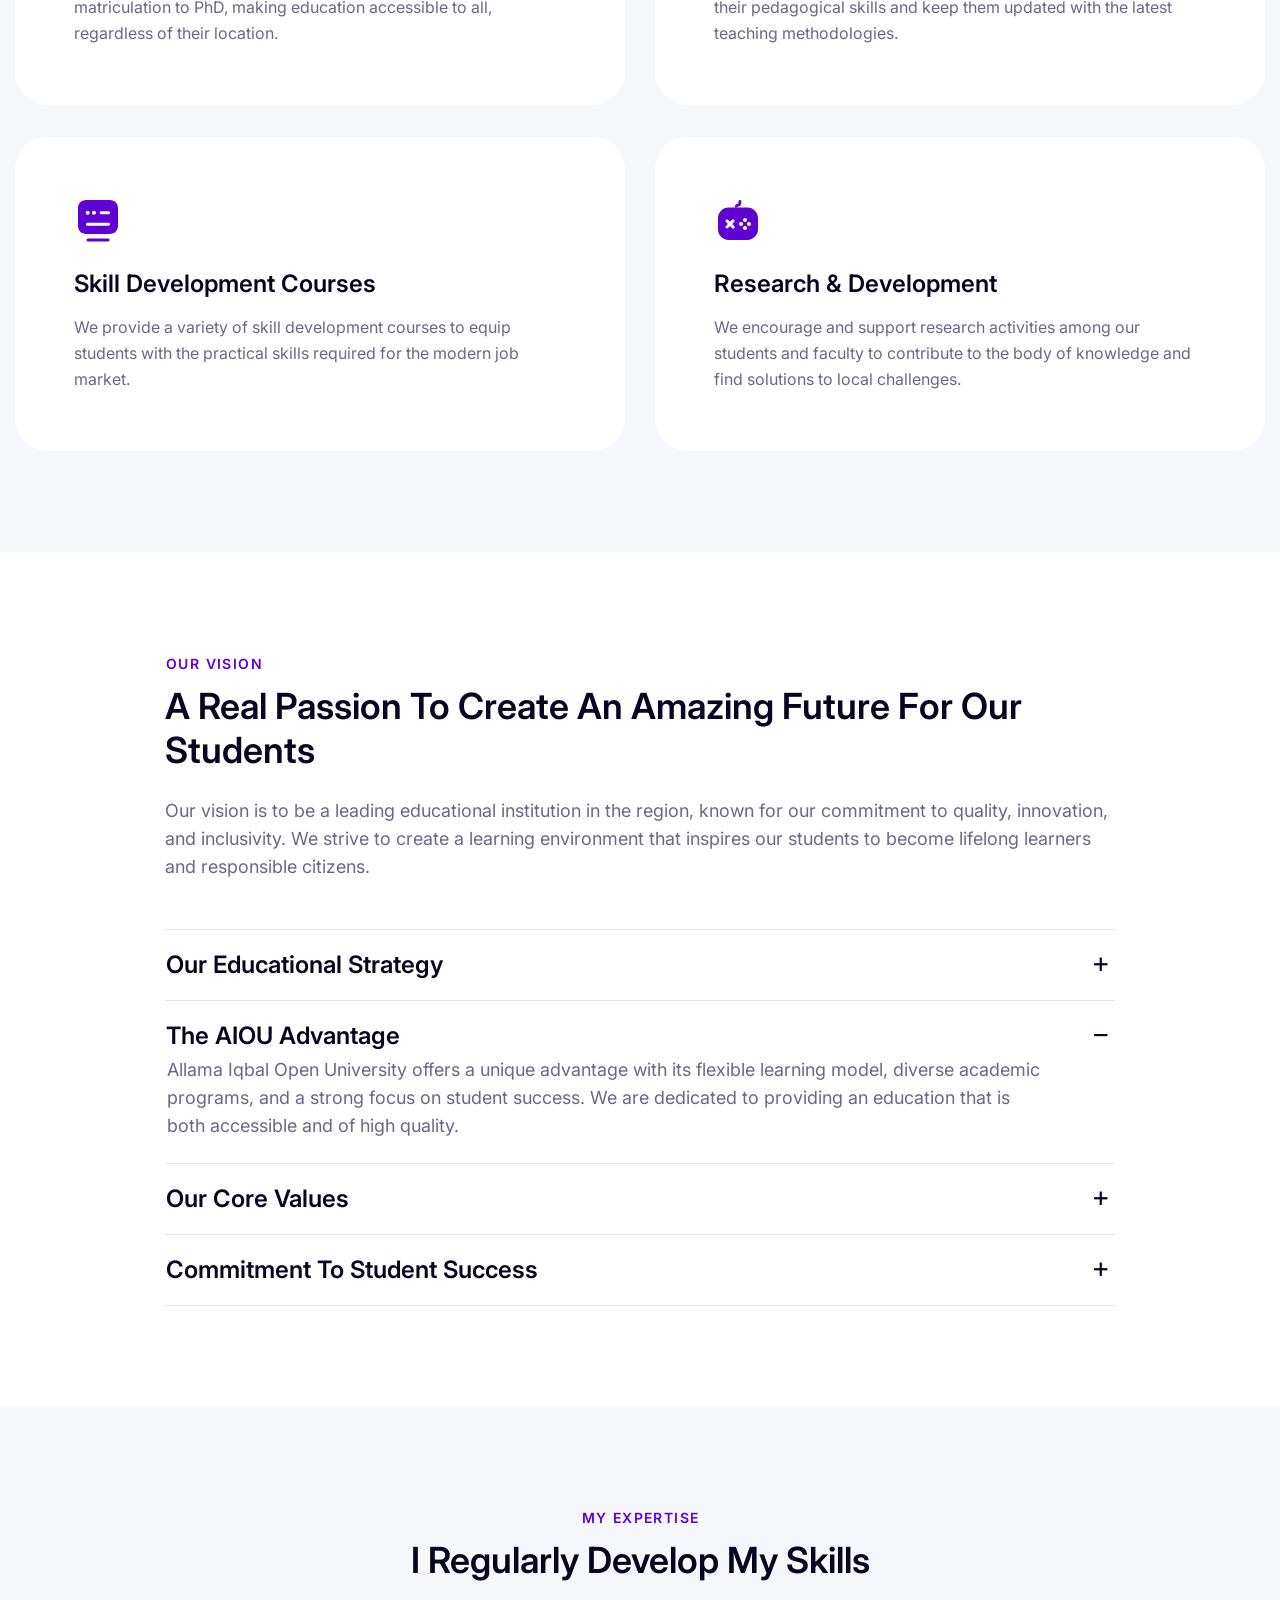
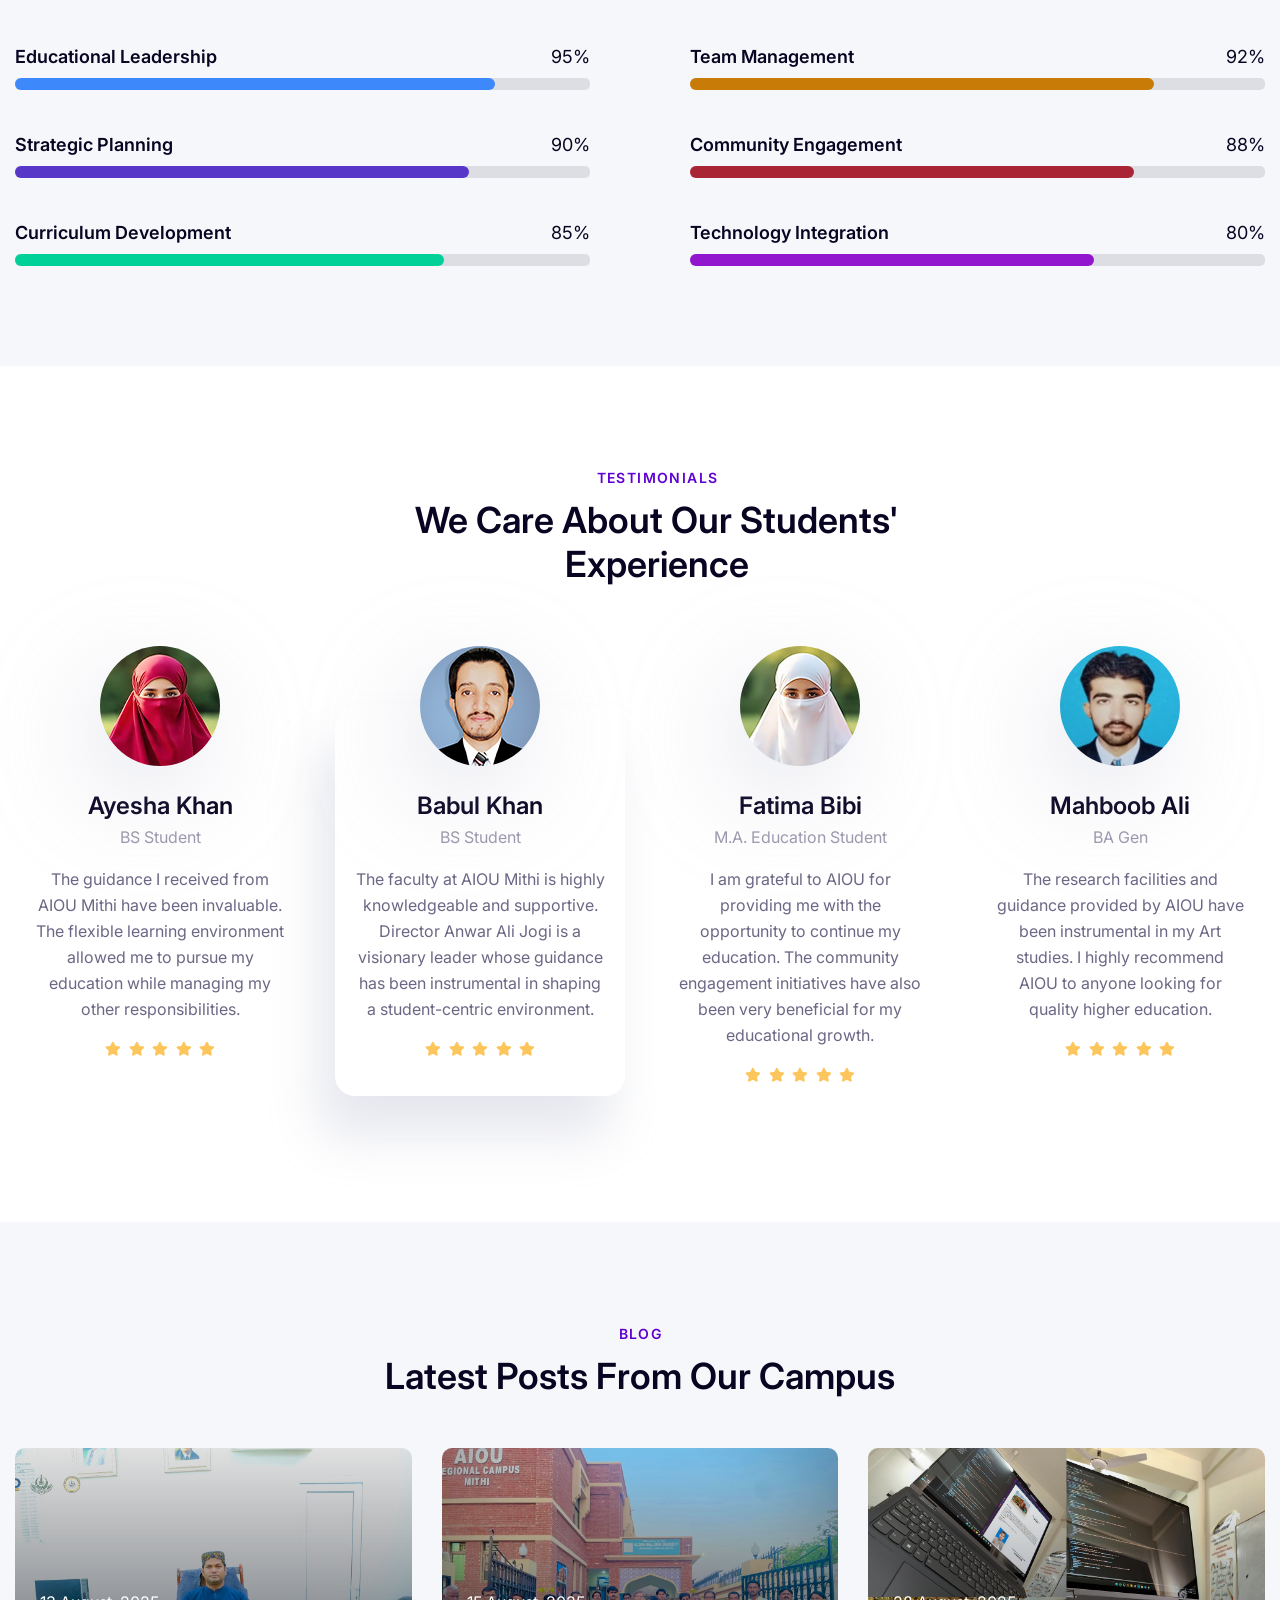
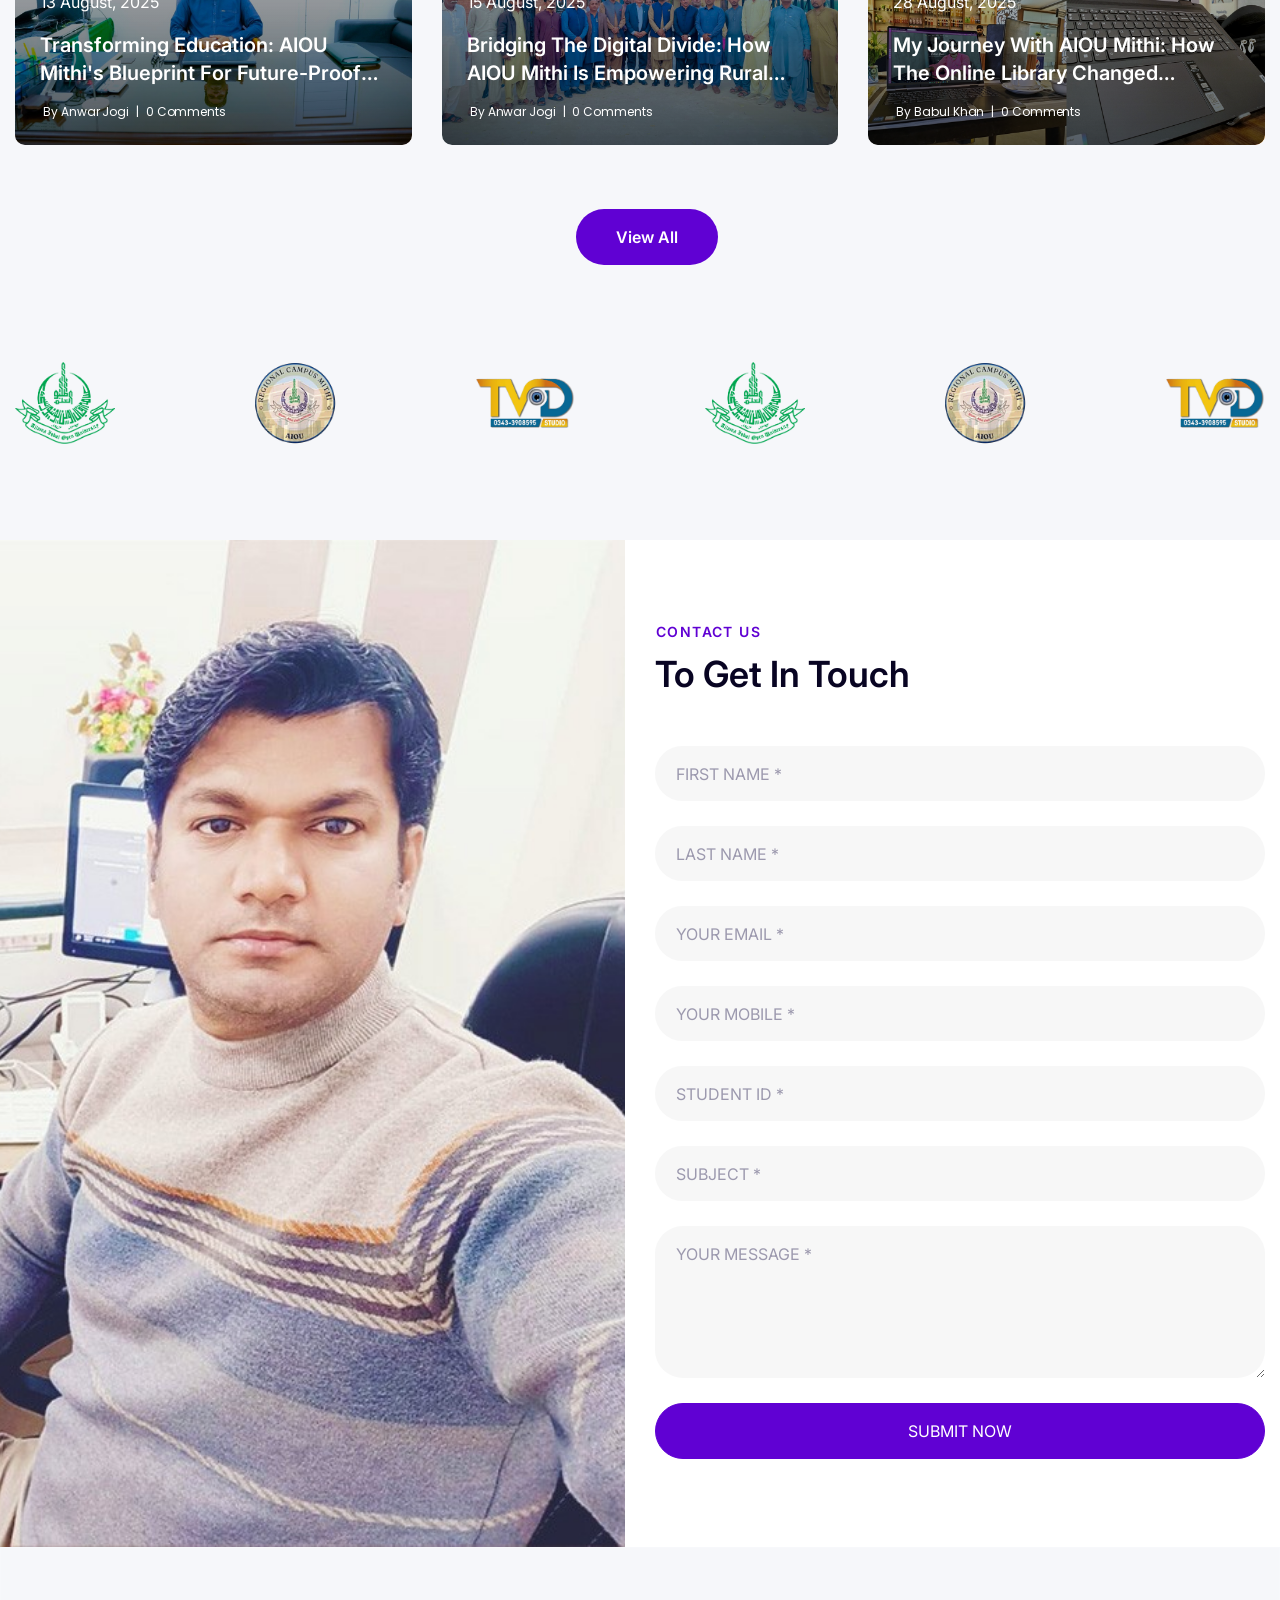
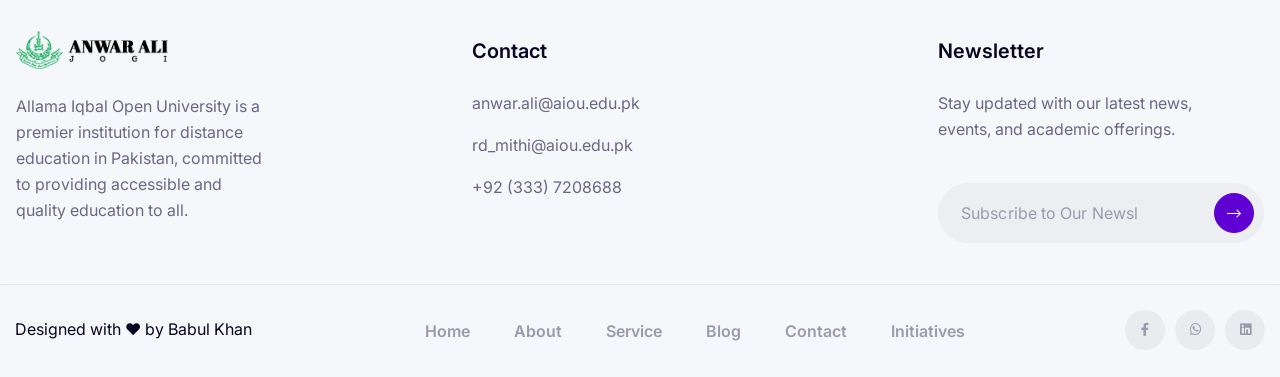
==== commit 4a77d4c6: "Update index.html" ====
--- a/index.html
+++ b/index.html
@@ -1444,7 +1444,7 @@
                                 <h4 class="title-widget text-color-2">Contact</h4>
                                 <p><a class="email" href="info:info@yourdomain.com">anwar.ali@aiou.edu.pk </a> </p>
                                 <p><a class="email" href="info:info@yourdomain.com">rd_mithi@aiou.edu.pk </a> </p>
-                                <p><a class="phone" href="tel:0123456789">+92 (333) 7208688 </a> </p>
+                                <p><a class="phone" href="tel:+923337208688">+92 (333) 7208688 </a> </p>
                             </div>
                         </div>
 
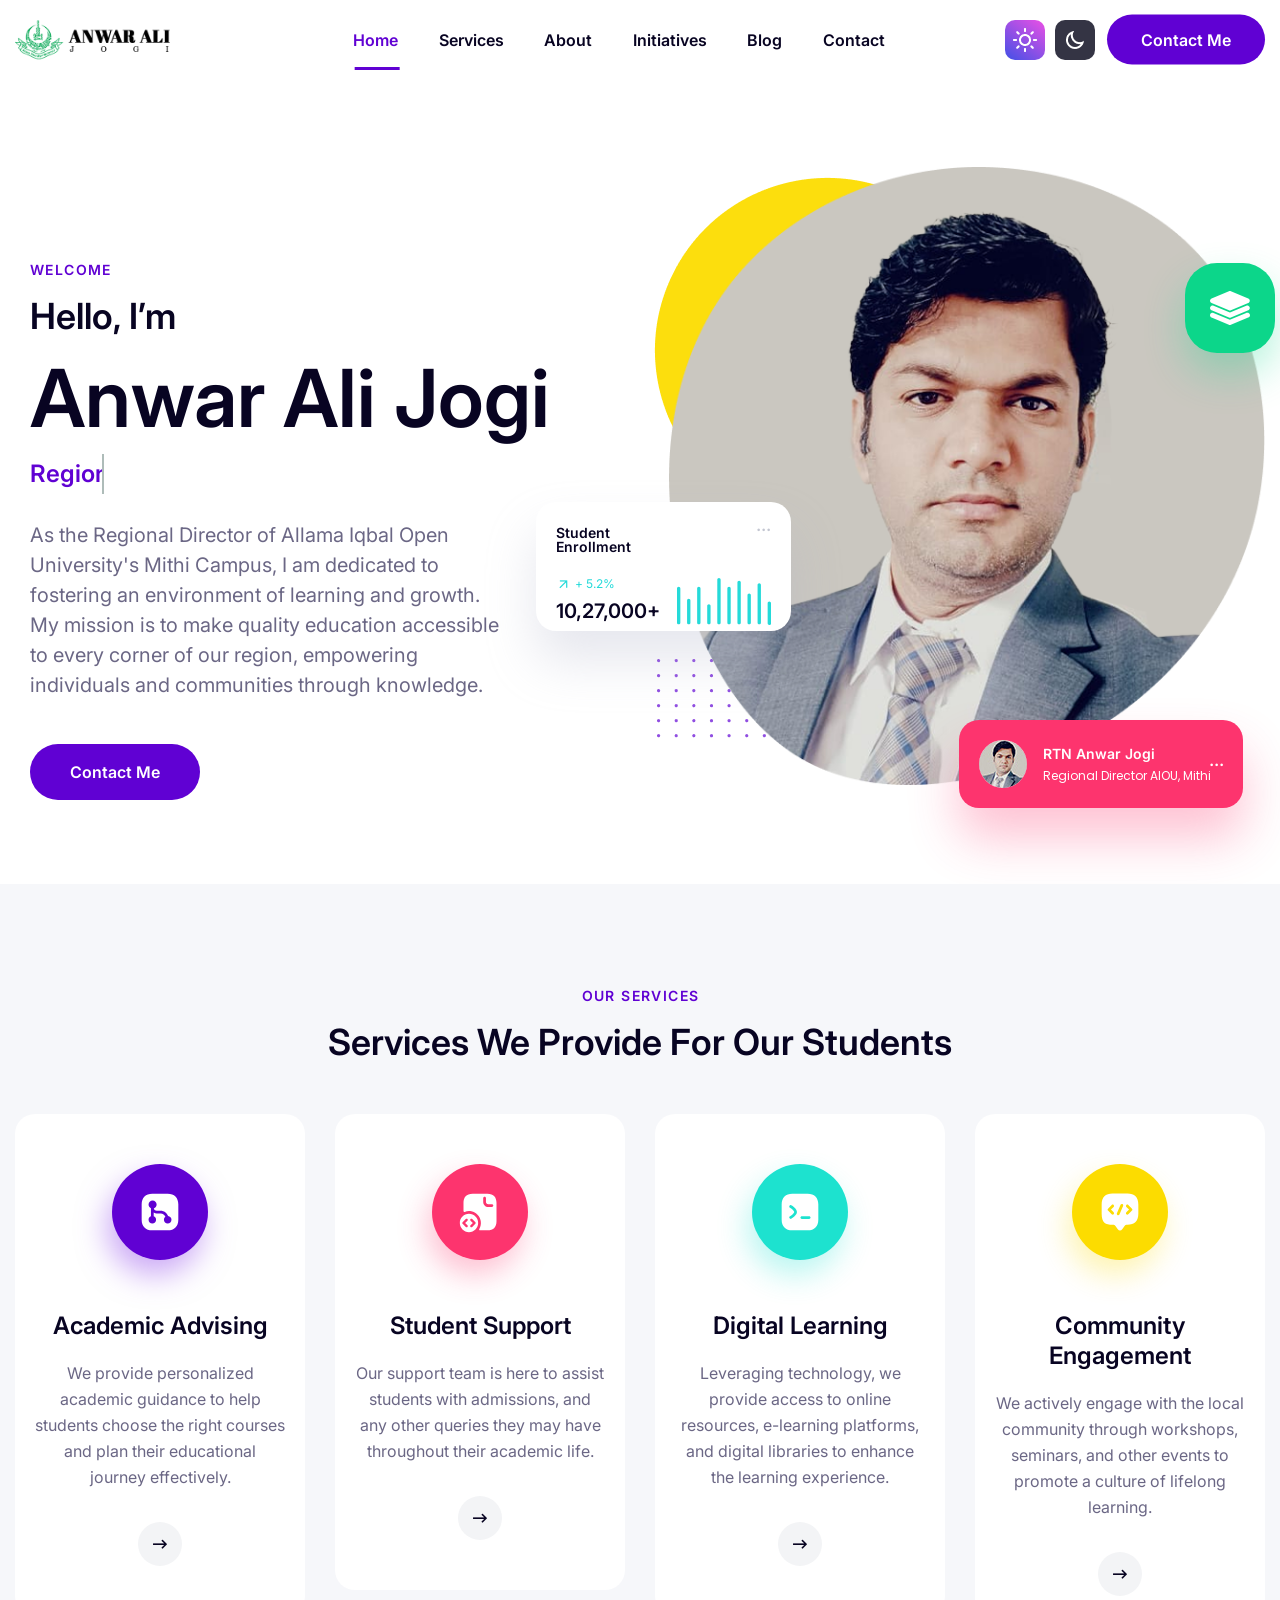
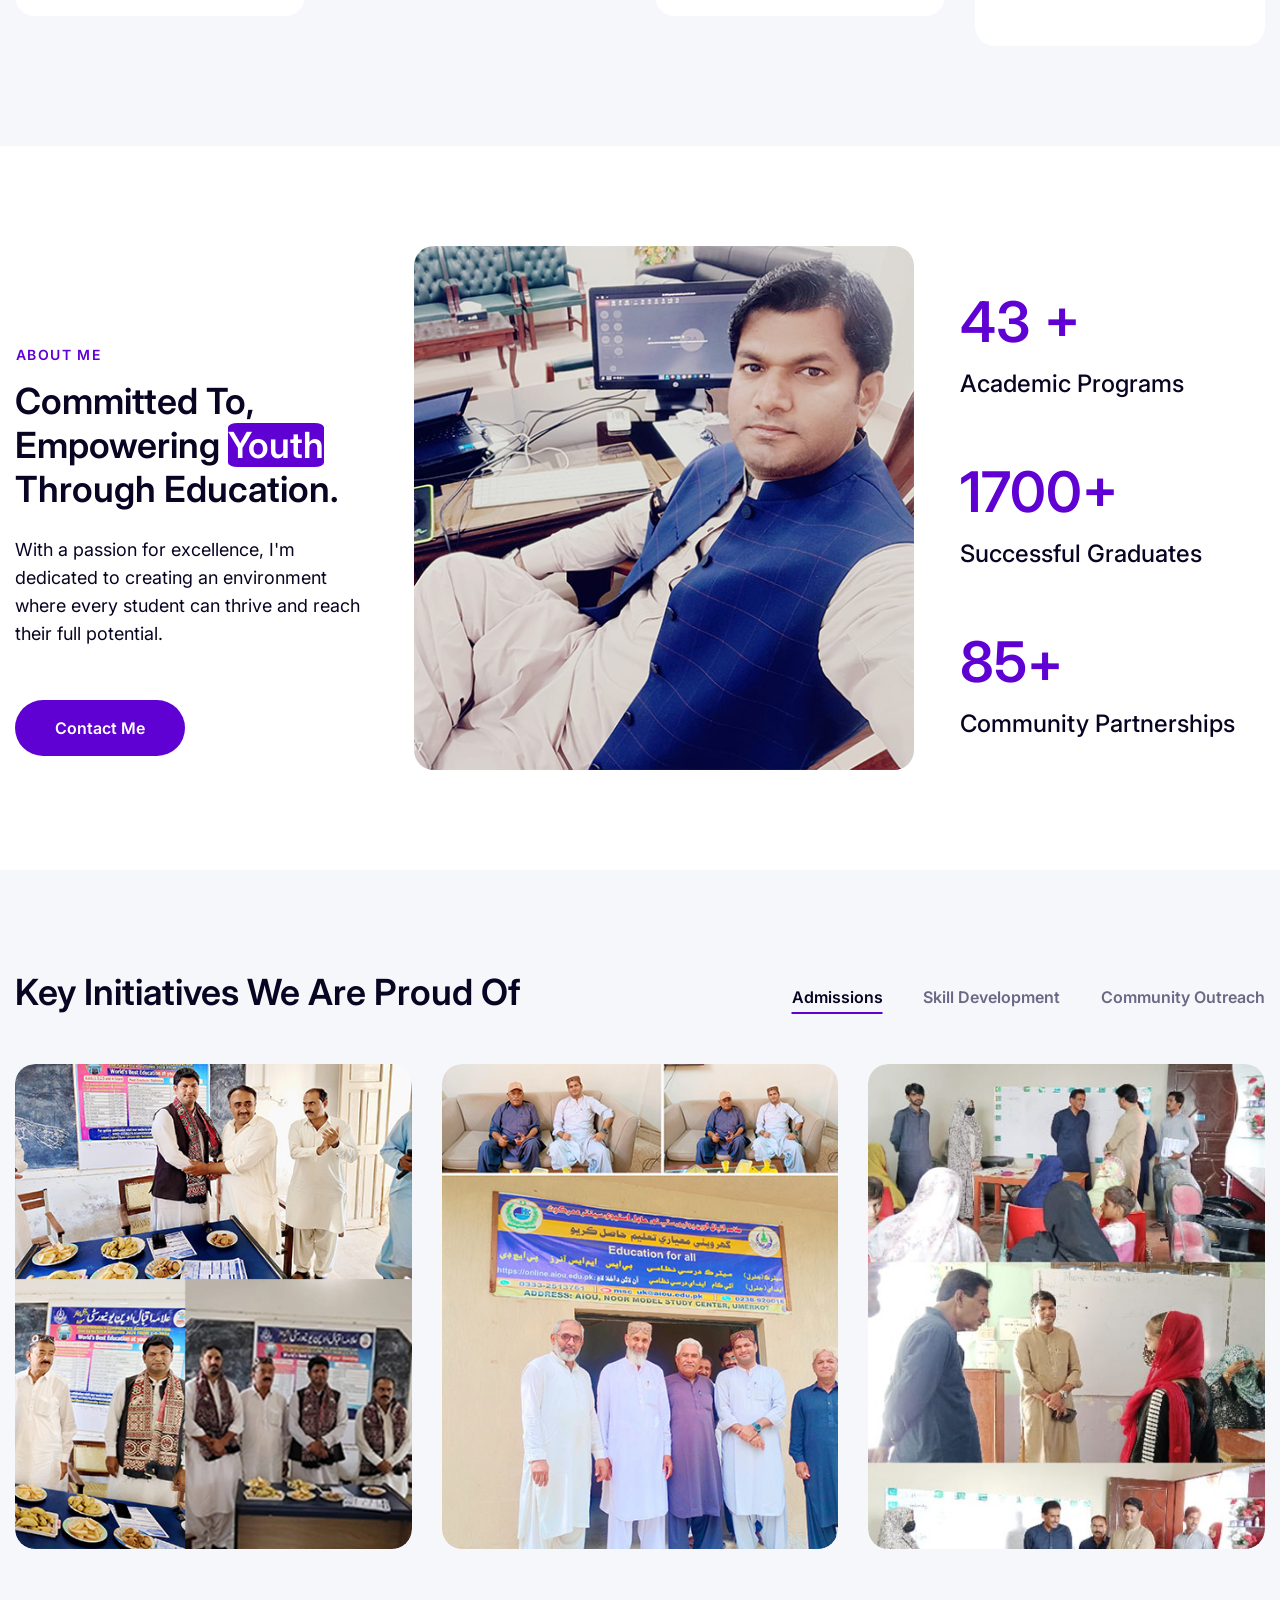
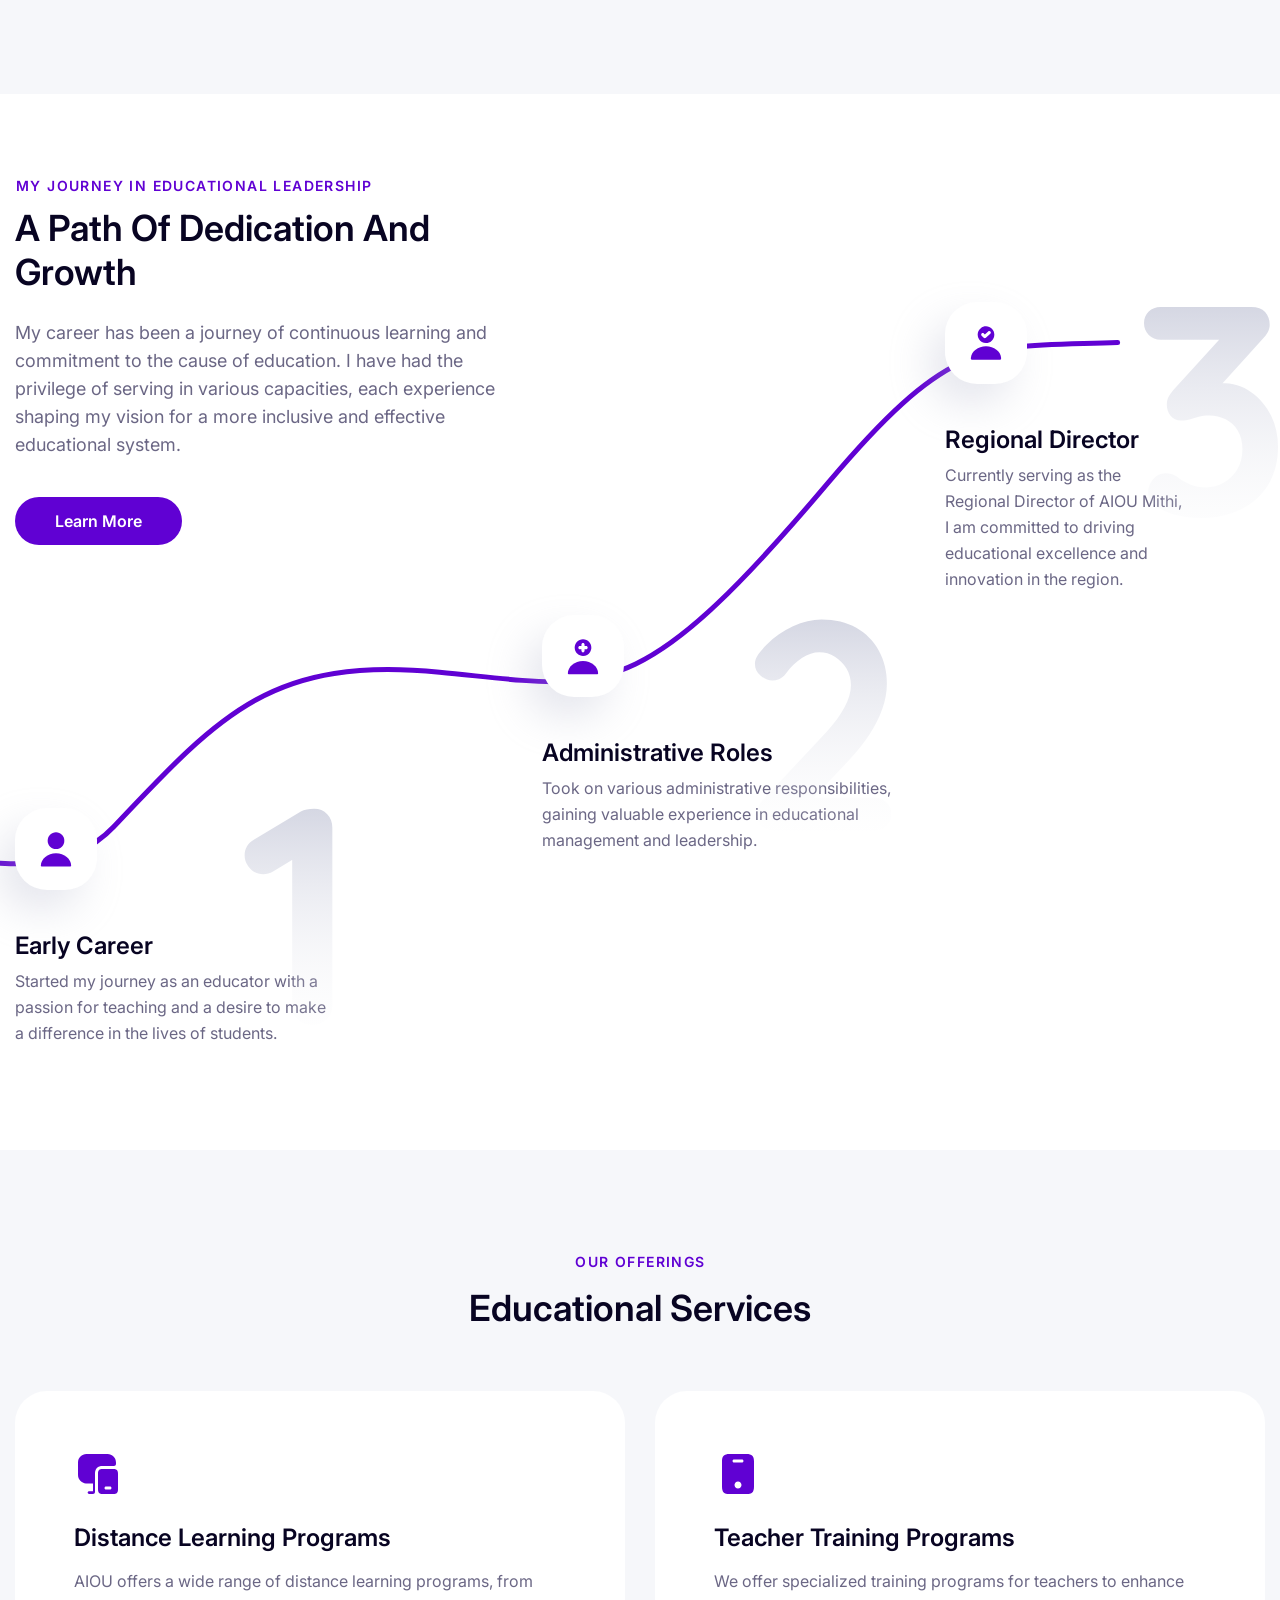
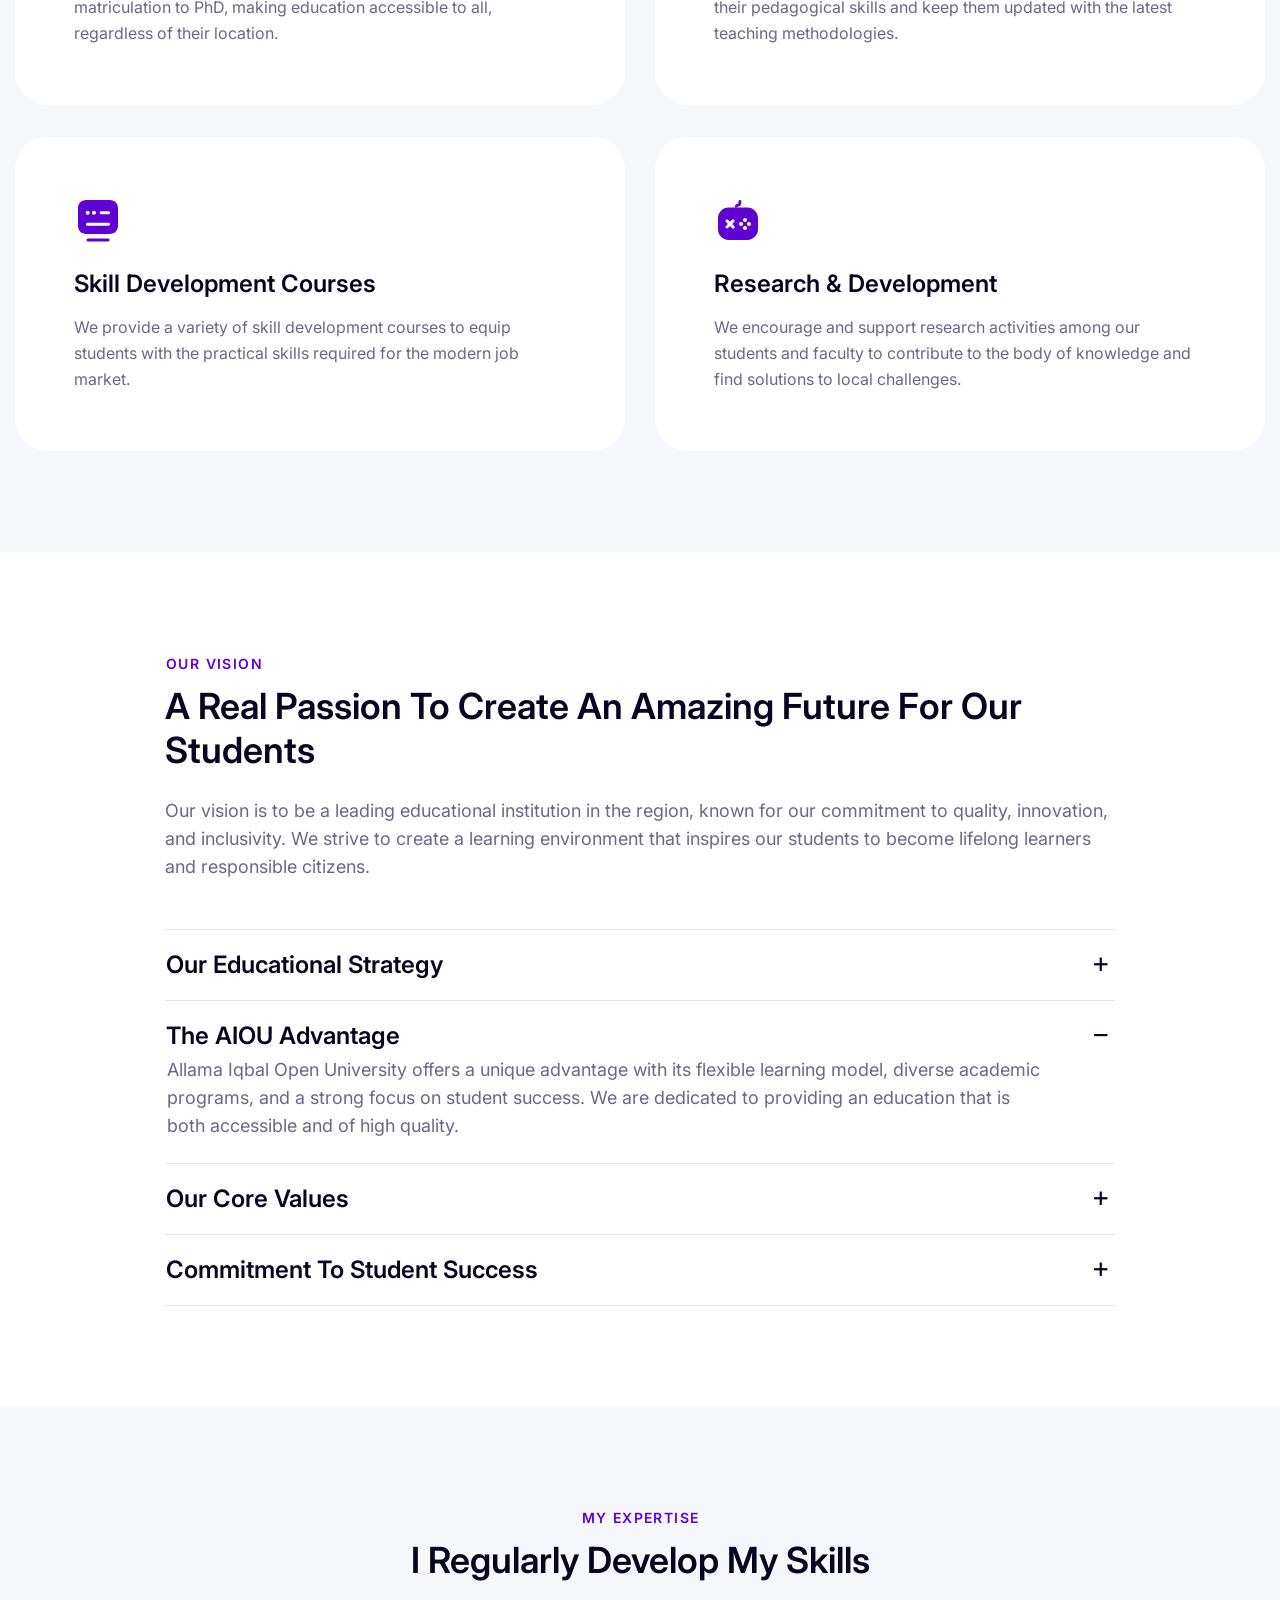
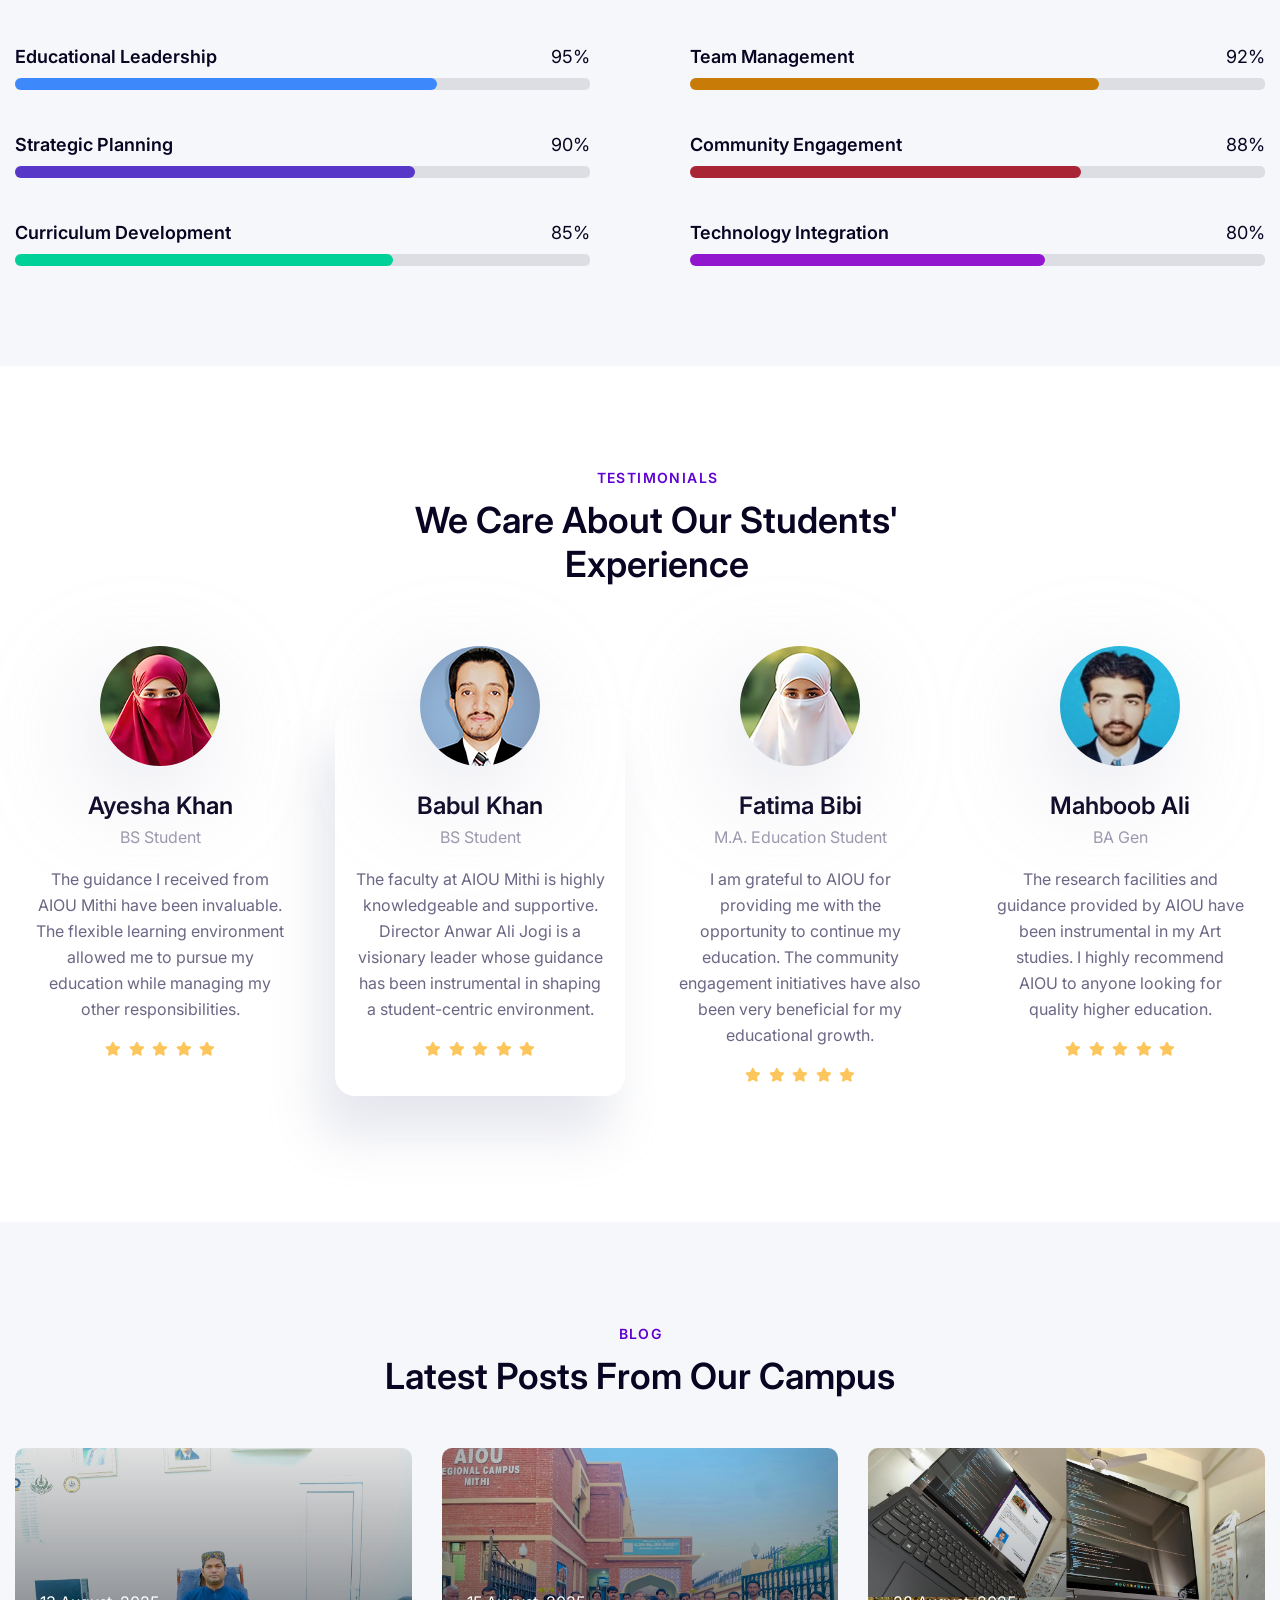
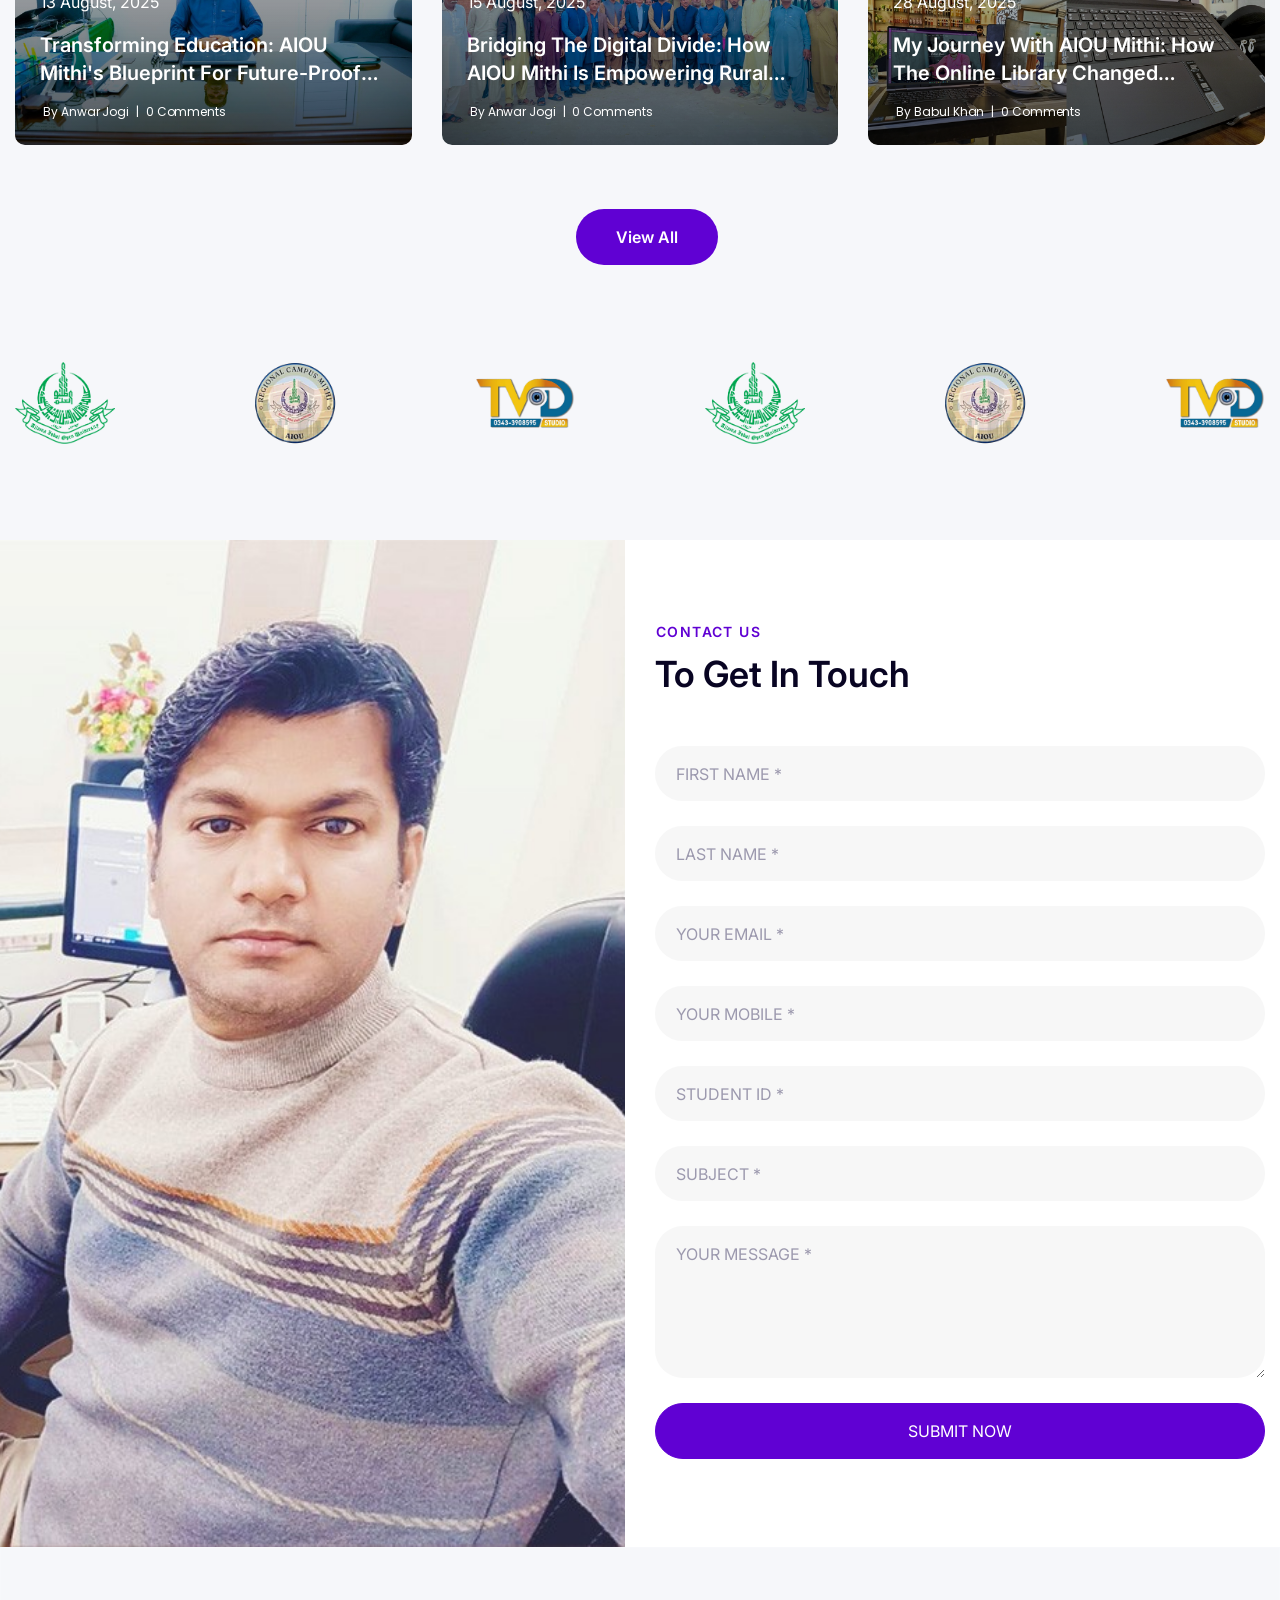
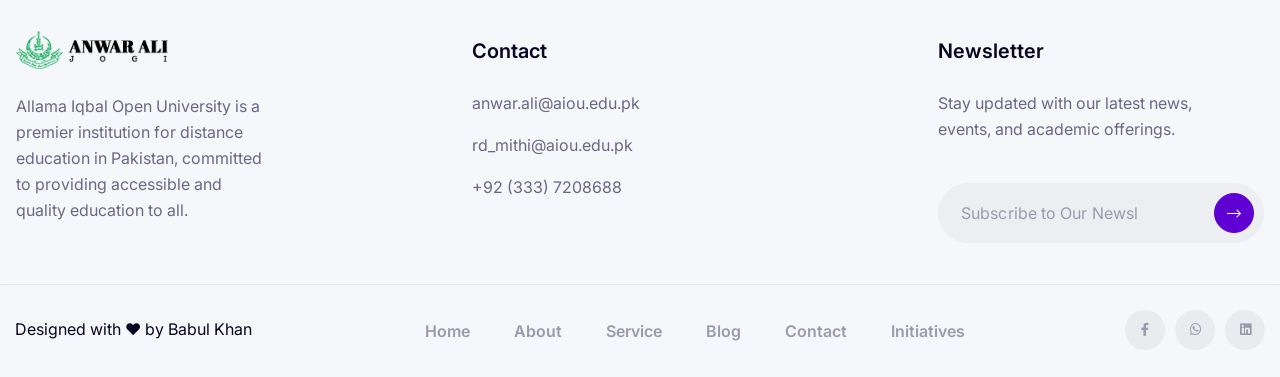
==== commit cb632621: "Contact Section Update" ====
--- a/index.html
+++ b/index.html
@@ -1442,8 +1442,8 @@
                         <div class="col-lg-4 col-md-4 col-12">
                             <div class="widget widget-menu style-2 home">
                                 <h4 class="title-widget text-color-2">Contact</h4>
-                                <p><a class="email" href="info:info@yourdomain.com">anwar.ali@aiou.edu.pk </a> </p>
-                                <p><a class="email" href="info:info@yourdomain.com">rd_mithi@aiou.edu.pk </a> </p>
+                                <p><a class="email" href="mailto:anwar.ali@aiou.edu.pk">anwar.ali@aiou.edu.pk </a> </p>
+                                <p><a class="email" href="mailto:rd_mithi@aiou.edu.pk">rd_mithi@aiou.edu.pk </a> </p>
                                 <p><a class="phone" href="tel:+923337208688">+92 (333) 7208688 </a> </p>
                             </div>
                         </div>
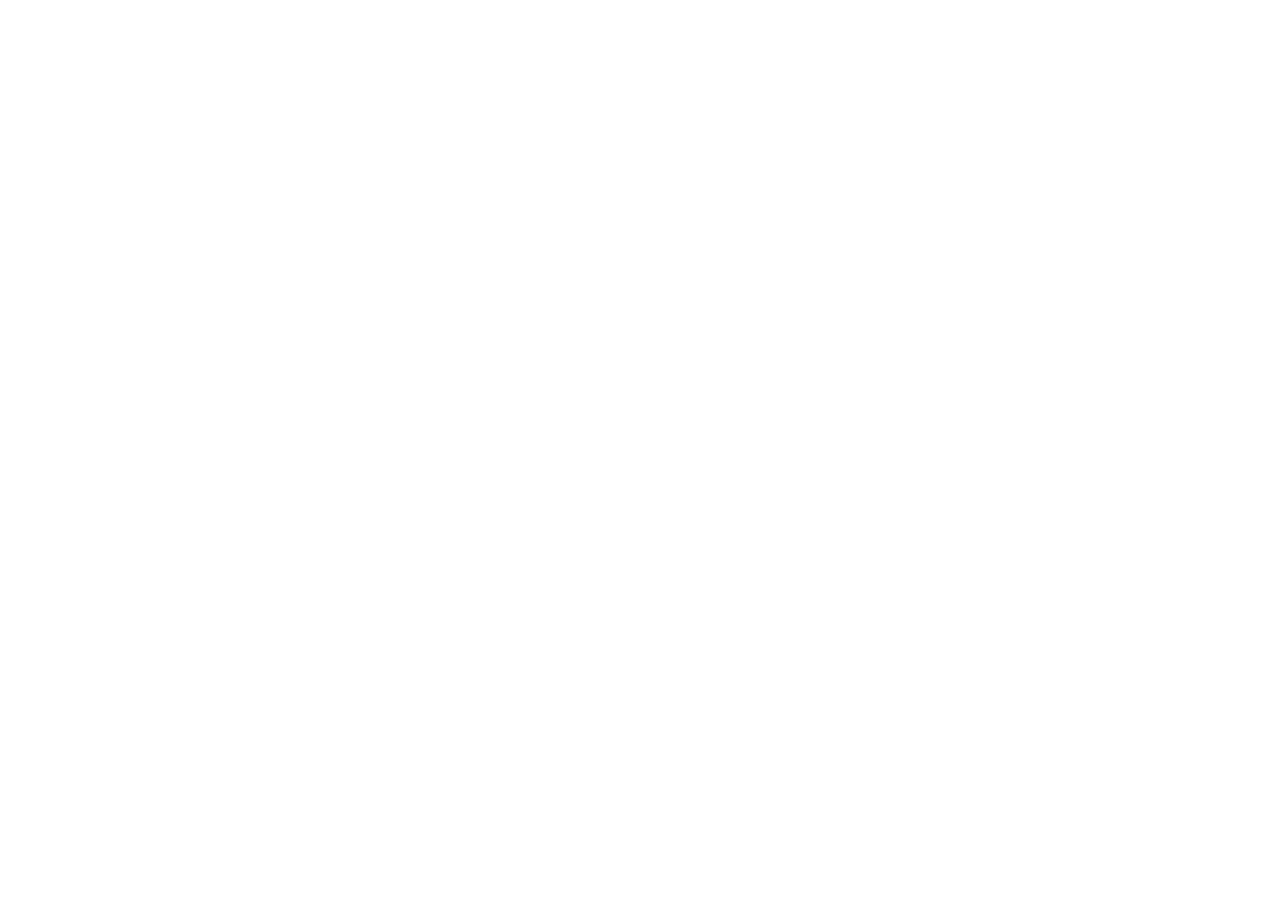
==== commit 20ebc70b: "Add files via upload" ====
--- a/index.html
+++ b/index.html
@@ -1,1626 +1,30 @@
-<!DOCTYPE html>
-<html lang="en">
-
-<head>
-    <meta charset="utf-8">
-    <meta name="viewport" content="width=device-width, initial-scale=1.0">
-
-    <title>Anwar Jogi | Regional Director, AIOU Mithi</title>
-    <meta name="description" content="Regional Director AIOU Mithi">
-    <meta name="keywords" content="Education, Digital Learning, AIOU Mithi, Innovation">
-
-    <!-- Open Graph -->
-    <meta property="og:type" content="article">
-    <meta property="og:site_name" content="Anwar Jogi">
-    <meta property="og:title" content="Anwar Jogi | Regional Director, AIOU Mithi">
-    <meta property="og:description" content="Regional Director AIOU Mithi">
-    <meta property="og:url" content="https://jogianwar.github.io/">
-    <meta property="og:image" content="https://jogianwar.github.io/assets/images/live.jpg">
-
-    <!-- Twitter Card -->
-    <meta name="twitter:card" content="summary_large_image">
-    <meta name="twitter:title" content="Anwar Jogi | Regional Director, AIOU Mithi">
-    <meta name="twitter:description" content="Regional Director AIOU Mithi">
-    <meta name="twitter:image" content="https://jogianwar.github.io/assets/images/live.jpg">
-
-    
-    <!-- CSS -->
-    <link rel="stylesheet" type="text/css" href="assets/dist/style.css">
-    <link rel="stylesheet" type="text/css" href="assets/dist/responsive.css">
-
-    <!-- Favicon and Touch Icons  -->
-    <link rel="shortcut icon" href="assets/icon/Favicon.png">
-    <link rel="apple-touch-icon-precomposed" href="assets/icon/Favicon.png">
-
-    <!-- jQuery Load -->
-    <script src="https://code.jquery.com/jquery-3.6.0.min.js"></script>
-
-    <!-- Swiper Load -->
-    <script src="assets/js/swiper.js"></script>
-
-    <!-- Your Custom Script -->
-    <script src="assets/js/flat-portfolio-initiatives.js"></script>
-
-</head>
-
-<body class="body header-fixed counter-scroll is_light">
-
-    <!-- preloade -->
-    <div class="preload preload-container">
-        <!-- <div class="preload-logo"></div> -->
-        <div class="e-loadholder">
-            <div class="m-loader">
-                <span class="e-text">Loading</span>
-            </div>
-        </div>
-    </div>
-    <!-- /preload -->
-
-    <div id="wrapper">
-        <div id="page" class="clearfix">
-            <header id="header_main" class="header_1 js-header">
-                <div class="themes-container ">
-                    <div class="row">
-                        <div class="col-md-12">
-                            <div id="site-header-inner">
-                                <div class="wrap-box relative">
-                                    <div id="site-logo" class="clearfix">
-                                        <div id="site-logo-inner">
-                                            <a href="index.html" rel="home" class="main-logo">
-                                                <img id="logo_header" src="assets/images/logo/logo.png"
-                                                    alt="AIOU Mithi Campus Logo" width="155" height="46">
-                                            </a>
-                                        </div>
-                                    </div>
-                                    <div class="mobile-button"><span></span></div><!-- /.mobile-button -->
-                                    <nav id="main-nav" class="main-nav">
-                                        <ul id="menu-primary-menu" class="menu">
-                                            <li class="menu-item current-item">
-                                                <a data-scroll href="#home">Home</a>
-                                                <!-- <ul class="sub-menu">
-                                                    <li class="menu-item current-item"><a href="index.html">Home V1</a></li>
-                                                    <li class="menu-item"><a href="home2.html">Home V2</a></li>
-                                                </ul> -->
-                                            </li>
-
-                                            <li class="menu-item">
-                                                <a data-scroll href="#service">Services</a>
-                                            </li>
-
-                                            <li class="menu-item ">
-                                                <a data-scroll href="#about">About</a>
-                                            </li>
-
-                                            <li class="menu-item ">
-                                                <a data-scroll href="#initiatives">Initiatives</a>
-                                            </li>
-
-                                            <li class="menu-item">
-                                                <a data-scroll href="#blog">Blog</a>
-                                                <!-- <ul class="sub-menu">
-                                                    <li class="menu-item"><a href="blog.html">Blog Details</a></li>
-                                                    <li class="menu-item"><a href="./blog1.html">Blog 1</a></li>
-                                                    <li class="menu-item"><a href="./blog2.html">Blog 2</a></li>
-                                                    <li class="menu-item"><a href="./blog3.html">Blog 3</a></li>
-                                                </ul> -->
-                                            </li>
-
-                                            <li class="menu-item">
-                                                <a data-scroll href="#contact">Contact</a>
-                                            </li>
-                                        </ul>
-                                    </nav><!-- /#main-nav -->
-                                    <div class="flat-button-top">
-                                        <div class="sc-btn-top" id="site-header">
-                                            <a href="#contact" class="btn-action"><span>Contact Me
-                                                </span></a>
-                                        </div>
-                                    </div>
-                                </div>
-                            </div>
-                        </div>
-                    </div>
-                </div>
-                <div class="mode_switcher">
-                    <a href="#" class="light is_active">
-                        <img src="assets/images/icon/sun.png" alt="Light Mode">
-                    </a>
-                    <a href="#" class="dark">
-                        <img src="assets/images/icon/moon.png" alt="Dark Mode">
-                    </a>
-                </div>
-
-            </header>
-
-            <!-- slider -->
-            <section id="home" class="slider home">
-                <div class="swiper-container mainslider">
-                    <div class="swiper-wrapper">
-                        <div class="swiper-slide">
-                            <div class="slider-item">
-                                <div class="flat-slider">
-                                    <div class="themes-container flex-one">
-                                        <div class="content">
-                                            <div class="heading  cd-headline clip is-full-width">
-                                                <h5 class="text-u ls-01 text-color-3">Welcome</h5>
-                                                <h2>Hello, I’m</h2>
-                                                <h1>Anwar Ali Jogi</h1>
-                                                <h3 class="cd-words-wrapper text-color-3">
-                                                    <b class="is-visible"> <span class="gold-title">Regional Director at
-                                                            AIOU, Mithi</span></b>
-                                                    <b> <span class="gold-title">Promoting Accessible Education For
-                                                            All</span></b>
-                                                    <b> <span class="gold-title">Leading Educational Innovation in
-                                                            Thar</span></b>
-                                                </h3>
-                                                <p>As the Regional Director of Allama Iqbal Open University's Mithi
-                                                    Campus, I am dedicated to fostering an environment of learning and
-                                                    growth. My mission is to make quality education accessible to every
-                                                    corner of our region, empowering individuals and communities through
-                                                    knowledge.</p>
-                                            </div>
-                                            <div class="flat-bt-slider">
-                                                <div class="sc-btn-top">
-                                                    <a href="#contact" class="btn-action"><span>Contact Me
-                                                        </span></a>
-                                                </div>
-                                            </div>
-                                        </div>
-                                        <div class="image">
-                                            <img class="" src="assets/images/slider/welcome.png" alt="Anwar Ali Jogi">
-                                            <img class="mark-1 animate-zoom" src="assets/images/slider/mark-1.png"
-                                                alt="">
-                                            <img class="mark-2" src="assets/images/slider/mark-2.png" alt="">
-                                            <div class="icon-slider">
-                                                <svg width="40" height="35" viewBox="0 0 40 35" fill="none"
-                                                    xmlns="http://www.w3.org/2000/svg">
-                                                    <path
-                                                        d="M39.5729 8.73922C39.3253 8.15592 38.8301 7.66984 38.2358 7.4268L20.9024 0.184231C20.2585 -0.0588063 19.5652 -0.0588063 18.9214 0.184231L1.58795 7.47541C0.300325 8.01009 -0.293965 9.46833 0.250801 10.7321C0.498421 11.3154 0.993663 11.8015 1.58795 12.0446L18.9214 19.2871C19.5652 19.5302 20.2585 19.5302 20.9024 19.2871L38.2358 11.9959C39.5234 11.4613 40.1177 10.003 39.5729 8.73922Z"
-                                                        fill="white" />
-                                                    <path
-                                                        d="M39.8708 23.4175C39.4251 22.1051 37.9889 21.376 36.6517 21.8135C36.5032 21.8621 36.3546 21.9107 36.206 22.0079L19.863 28.813L3.52009 22.0079C2.23246 21.4732 0.746738 22.0565 0.201972 23.3203C-0.342793 24.5841 0.251497 26.0423 1.53912 26.577L18.8726 33.8196C19.5164 34.0626 20.2097 34.0626 20.8535 33.8196L38.187 26.5284C39.5737 26.1396 40.3165 24.73 39.8708 23.4175Z"
-                                                        fill="white" />
-                                                    <path
-                                                        d="M39.573 16.0786C39.0282 14.7661 37.5425 14.1828 36.2548 14.7175L19.9119 21.5712L3.56892 14.7175C2.28129 14.1828 0.795566 14.7661 0.250801 16.0299C-0.293965 17.2937 0.300325 18.752 1.58795 19.2867L18.9214 26.5778C19.5652 26.8209 20.2585 26.8209 20.9024 26.5778L38.2358 19.3353C39.5234 18.8006 40.1177 17.3423 39.573 16.0786Z"
-                                                        fill="white" />
-                                                </svg>
-                                            </div>
-                                            <div class="diagram">
-                                                <div class="diagram-author flex">
-                                                    <div class="inner">
-                                                        <h5>Student Enrollment</h5>
-                                                        <div class="level flex">
-                                                            <i class="far fa-arrow-right"></i>
-                                                            <h6 class="fw-4">+ 5.2%</h6>
-                                                        </div>
-                                                        <h4>10,27,000+</h4>
-                                                    </div>
-                                                    <div class="inner-img">
-                                                        <svg width="94" height="47" viewBox="0 0 94 47" fill="none"
-                                                            xmlns="http://www.w3.org/2000/svg">
-                                                            <path fill-rule="evenodd" clip-rule="evenodd"
-                                                                d="M90.6436 45.3214V25.1785C90.6436 24.2515 91.3951 23.5 92.323 23.5C93.25 23.5 94.0015 24.2515 94.0015 25.1785V45.3214C94.0015 46.2484 93.25 46.9999 92.323 46.9999C91.3951 46.9999 90.6436 46.2484 90.6436 45.3214ZM80.5723 44.6498V7.05049C80.5723 6.12259 81.3238 5.37109 82.2508 5.37109C83.1778 5.37109 83.9293 6.12259 83.9293 7.05049V44.6498C83.9293 45.5768 83.1778 46.3283 82.2508 46.3283C81.3238 46.3283 80.5723 45.5768 80.5723 44.6498ZM70.501 44.6502V17.1219C70.501 16.1949 71.2525 15.4434 72.1804 15.4434C73.1074 15.4434 73.8589 16.1949 73.8589 17.1219V44.6502C73.8589 45.5772 73.1074 46.3287 72.1804 46.3287C71.2525 46.3287 70.501 45.5772 70.501 44.6502ZM60.4297 44.6498V4.36405C60.4297 3.43705 61.1812 2.68555 62.1082 2.68555C63.0352 2.68555 63.7867 3.43705 63.7867 4.36405V44.6498C63.7867 45.5768 63.0352 46.3283 62.1082 46.3283C61.1812 46.3283 60.4297 45.5768 60.4297 44.6498ZM50.3574 44.6502V10.4079C50.3574 9.48002 51.1089 8.72852 52.0368 8.72852C52.9638 8.72852 53.7153 9.48002 53.7153 10.4079V44.6502C53.7153 45.5772 52.9638 46.3287 52.0368 46.3287C51.1089 46.3287 50.3574 45.5772 50.3574 44.6502ZM40.2871 44.6499V1.6785C40.2871 0.7515 41.0386 0 41.9656 0C42.8926 0 43.6441 0.7515 43.6441 1.6785V44.6499C43.6441 45.5769 42.8926 46.3284 41.9656 46.3284C41.0386 46.3284 40.2871 45.5769 40.2871 44.6499ZM30.2148 44.6499V27.8649C30.2148 26.937 30.9672 26.1855 31.8942 26.1855C32.8212 26.1855 33.5727 26.937 33.5727 27.8649V44.6499C33.5727 45.5769 32.8212 46.3284 31.8942 46.3284C30.9672 46.3284 30.2148 45.5769 30.2148 44.6499ZM20.1436 44.6502V10.407C20.1436 9.48002 20.8951 8.72852 21.8221 8.72852C22.7491 8.72852 23.5006 9.48002 23.5006 10.407V44.6502C23.5006 45.5772 22.7491 46.3287 21.8221 46.3287C20.8951 46.3287 20.1436 45.5772 20.1436 44.6502ZM10.0723 44.6501V22.493C10.0723 21.566 10.8247 20.8145 11.7517 20.8145C12.6787 20.8145 13.4302 21.566 13.4302 22.493V44.6501C13.4302 45.5771 12.6787 46.3286 11.7517 46.3286C10.8247 46.3286 10.0723 45.5771 10.0723 44.6501ZM0.000976562 44.6502V10.407C0.000976562 9.48002 0.752477 8.72852 1.67948 8.72852C2.60648 8.72852 3.35798 9.48002 3.35798 10.407V44.6502C3.35798 45.5772 2.60648 46.3287 1.67948 46.3287C0.752477 46.3287 0.000976562 45.5772 0.000976562 44.6502Z"
-                                                                fill="#25DAD9" />
-                                                        </svg>
-                                                        <div class="mark-dots absolute">...</div>
-                                                    </div>
-                                                </div>
-                                            </div>
-                                            <div class="info">
-                                                <div class="info-author flex">
-                                                    <img class="" src="./assets/images/slider/welcome.jpg"
-                                                        alt="Vice Chancellor">
-                                                    <div class="title-author text-color-1">
-                                                        <h5>RTN Anwar Jogi</h5>
-                                                        <div class="texts">Regional Director AIOU, Mithi</div>
-                                                    </div>
-                                                    <div class="mark-dots absolute">...</div>
-                                                </div>
-                                            </div>
-                                        </div>
-                                    </div>
-                                </div>
-                            </div>
-                        </div>
-                        <div class="swiper-slide">
-                            <div class="slider-item">
-                                <div class="flat-slider">
-                                    <div class="themes-container flex-one">
-                                        <div class="content">
-                                            <div class="heading cd-headline clip is-full-width">
-                                                <h5 class="text-u ls-01 text-color-3">Our Vision</h5>
-                                                <h2>Hello, I’m</h2>
-                                                <h1>Anwar Ali Jogi</h1>
-                                                <h3 class="cd-words-wrapper text-color-3">
-                                                    <b class="is-visible"> <span class="gold-title">Empowering Futures
-                                                            Through Education</span></b>
-                                                    <b> <span class="gold-title">Building a Knowledge-Based
-                                                            Society</span></b>
-                                                    <b> <span class="gold-title">Your Partner in Lifelong
-                                                            Learning</span></b>
-                                                </h3>
-                                                <p>I believe in the transformative power of education. At AIOU Mithi, we
-                                                    are committed to providing a supportive and inclusive learning
-                                                    environment that empowers our students to achieve their dreams and
-                                                    contribute positively to society. Our focus is on creating
-                                                    opportunities for all.</p>
-                                            </div>
-                                            <div class="flat-bt-slider">
-                                                <div class="sc-btn-top">
-                                                    <a href="#contact" class="btn-action"><span>Contact Me
-                                                        </span></a>
-                                                </div>
-                                            </div>
-                                        </div>
-                                        <div class="image">
-                                            <img class="" src="assets/images/slider/vision.png" alt="Anwar Ali Jogi">
-                                            <img class="mark-1  animate-zoom" src="assets/images/slider/mark-1.png"
-                                                alt="">
-                                            <img class="mark-2" src="assets/images/slider/mark-2.png" alt="">
-                                            <div class="icon-slider">
-                                                <svg width="40" height="35" viewBox="0 0 40 35" fill="none"
-                                                    xmlns="http://www.w3.org/2000/svg">
-                                                    <path
-                                                        d="M39.5729 8.73922C39.3253 8.15592 38.8301 7.66984 38.2358 7.4268L20.9024 0.184231C20.2585 -0.0588063 19.5652 -0.0588063 18.9214 0.184231L1.58795 7.47541C0.300325 8.01009 -0.293965 9.46833 0.250801 10.7321C0.498421 11.3154 0.993663 11.8015 1.58795 12.0446L18.9214 19.2871C19.5652 19.5302 20.2585 19.5302 20.9024 19.2871L38.2358 11.9959C39.5234 11.4613 40.1177 10.003 39.5729 8.73922Z"
-                                                        fill="white" />
-                                                    <path
-                                                        d="M39.8708 23.4175C39.4251 22.1051 37.9889 21.376 36.6517 21.8135C36.5032 21.8621 36.3546 21.9107 36.206 22.0079L19.863 28.813L3.52009 22.0079C2.23246 21.4732 0.746738 22.0565 0.201972 23.3203C-0.342793 24.5841 0.251497 26.0423 1.53912 26.577L18.8726 33.8196C19.5164 34.0626 20.2097 34.0626 20.8535 33.8196L38.187 26.5284C39.5737 26.1396 40.3165 24.73 39.8708 23.4175Z"
-                                                        fill="white" />
-                                                    <path
-                                                        d="M39.573 16.0786C39.0282 14.7661 37.5425 14.1828 36.2548 14.7175L19.9119 21.5712L3.56892 14.7175C2.28129 14.1828 0.795566 14.7661 0.250801 16.0299C-0.293965 17.2937 0.300325 18.752 1.58795 19.2867L18.9214 26.5778C19.5652 26.8209 20.2585 26.8209 20.9024 26.5778L38.2358 19.3353C39.5234 18.8006 40.1177 17.3423 39.573 16.0786Z"
-                                                        fill="white" />
-                                                </svg>
-                                            </div>
-                                            <div class="diagram">
-                                                <div class="diagram-author flex">
-                                                    <div class="inner">
-                                                        <h5>Alumini</h5>
-                                                        <div class="level flex">
-                                                            <i class="far fa-arrow-right"></i>
-                                                            <h6 class="fw-4">+ 8.7%</h6>
-                                                        </div>
-                                                        <h4>44,87,044+</h4>
-                                                    </div>
-                                                    <div class="inner-img">
-                                                        <svg width="94" height="47" viewBox="0 0 94 47" fill="none"
-                                                            xmlns="http://www.w3.org/2000/svg">
-                                                            <path fill-rule="evenodd" clip-rule="evenodd"
-                                                                d="M90.6436 45.3214V25.1785C90.6436 24.2515 91.3951 23.5 92.323 23.5C93.25 23.5 94.0015 24.2515 94.0015 25.1785V45.3214C94.0015 46.2484 93.25 46.9999 92.323 46.9999C91.3951 46.9999 90.6436 46.2484 90.6436 45.3214ZM80.5723 44.6498V7.05049C80.5723 6.12259 81.3238 5.37109 82.2508 5.37109C83.1778 5.37109 83.9293 6.12259 83.9293 7.05049V44.6498C83.9293 45.5768 83.1778 46.3283 82.2508 46.3283C81.3238 46.3283 80.5723 45.5768 80.5723 44.6498ZM70.501 44.6502V17.1219C70.501 16.1949 71.2525 15.4434 72.1804 15.4434C73.1074 15.4434 73.8589 16.1949 73.8589 17.1219V44.6502C73.8589 45.5772 73.1074 46.3287 72.1804 46.3287C71.2525 46.3287 70.501 45.5772 70.501 44.6502ZM60.4297 44.6498V4.36405C60.4297 3.43705 61.1812 2.68555 62.1082 2.68555C63.0352 2.68555 63.7867 3.43705 63.7867 4.36405V44.6498C63.7867 45.5768 63.0352 46.3283 62.1082 46.3283C61.1812 46.3283 60.4297 45.5768 60.4297 44.6498ZM50.3574 44.6502V10.4079C50.3574 9.48002 51.1089 8.72852 52.0368 8.72852C52.9638 8.72852 53.7153 9.48002 53.7153 10.4079V44.6502C53.7153 45.5772 52.9638 46.3287 52.0368 46.3287C51.1089 46.3287 50.3574 45.5772 50.3574 44.6502ZM40.2871 44.6499V1.6785C40.2871 0.7515 41.0386 0 41.9656 0C42.8926 0 43.6441 0.7515 43.6441 1.6785V44.6499C43.6441 45.5769 42.8926 46.3284 41.9656 46.3284C41.0386 46.3284 40.2871 45.5769 40.2871 44.6499ZM30.2148 44.6499V27.8649C30.2148 26.937 30.9672 26.1855 31.8942 26.1855C32.8212 26.1855 33.5727 26.937 33.5727 27.8649V44.6499C33.5727 45.5769 32.8212 46.3284 31.8942 46.3284C30.9672 46.3284 30.2148 45.5769 30.2148 44.6499ZM20.1436 44.6502V10.407C20.1436 9.48002 20.8951 8.72852 21.8221 8.72852C22.7491 8.72852 23.5006 9.48002 23.5006 10.407V44.6502C23.5006 45.5772 22.7491 46.3287 21.8221 46.3287C20.8951 46.3287 20.1436 45.5772 20.1436 44.6502ZM10.0723 44.6501V22.493C10.0723 21.566 10.8247 20.8145 11.7517 20.8145C12.6787 20.8145 13.4302 21.566 13.4302 22.493V44.6501C13.4302 45.5771 12.6787 46.3286 11.7517 46.3286C10.8247 46.3286 10.0723 45.5771 10.0723 44.6501ZM0.000976562 44.6502V10.407C0.000976562 9.48002 0.752477 8.72852 1.67948 8.72852C2.60648 8.72852 3.35798 9.48002 3.35798 10.407V44.6502C3.35798 45.5772 2.60648 46.3287 1.67948 46.3287C0.752477 46.3287 0.000976562 45.5772 0.000976562 44.6502Z"
-                                                                fill="#25DAD9" />
-                                                        </svg>
-                                                        <div class="mark-dots absolute">...</div>
-                                                    </div>
-                                                </div>
-                                            </div>
-                                            <div class="info">
-                                                <div class="info-author flex">
-                                                    <img class="" src="assets/images/slider/vision.jpg"
-                                                        alt="AIOU Faculty">
-                                                    <div class="title-author text-color-1">
-                                                        <h5>AIOU Mithi Faculty's</h5>
-                                                        <div class="texts">Dedicated Educator</div>
-                                                    </div>
-                                                    <div class="mark-dots absolute">...</div>
-                                                </div>
-                                            </div>
-                                        </div>
-                                    </div>
-                                </div>
-                            </div>
-                        </div>
-                        <div class="swiper-slide">
-                            <div class="slider-item">
-                                <div class="flat-slider">
-                                    <div class="themes-container flex-one">
-                                        <div class="content">
-                                            <div class="heading cd-headline clip is-full-width">
-                                                <h5 class="text-u ls-01 text-color-3">Our Commitment</h5>
-                                                <h2>Hello, I’m</h2>
-                                                <h1>Anwar Ali Jogi</h1>
-                                                <h3 class="cd-words-wrapper text-color-3">
-                                                    <b class="is-visible"> <span class="gold-title">Championing
-                                                            Education in the Region</span></b>
-                                                    <b> <span class="gold-title">Fostering a Culture of
-                                                            Excellence</span></b>
-                                                    <b> <span class="gold-title">Innovating for a Brighter
-                                                            Tomorrow</span></b>
-                                                </h3>
-                                                <p>I am passionate about creating a learning ecosystem that is not only
-                                                    accessible but also excels in quality. Together with my team, we are
-                                                    working tirelessly to bring the best educational practices to the
-                                                    students of Mithi, ensuring they have the skills and knowledge to
-                                                    succeed in the 21st century.</p>
-                                            </div>
-                                            <div class="flat-bt-slider">
-                                                <div class="sc-btn-top">
-                                                    <a href="#contact" class="btn-action"><span>Contact Me
-                                                        </span></a>
-                                                </div>
-                                            </div>
-                                        </div>
-                                        <div class="image">
-                                            <img class="" src="assets/images/slider/commitment.png"
-                                                alt="Anwar Ali Jogi">
-                                            <img class="mark-1  animate-zoom" src="assets/images/slider/mark-1.png"
-                                                alt="">
-                                            <img class="mark-2" src="assets/images/slider/mark-2.png" alt="">
-                                            <div class="icon-slider">
-                                                <svg width="40" height="35" viewBox="0 0 40 35" fill="none"
-                                                    xmlns="http://www.w3.org/2000/svg">
-                                                    <path
-                                                        d="M39.5729 8.73922C39.3253 8.15592 38.8301 7.66984 38.2358 7.4268L20.9024 0.184231C20.2585 -0.0588063 19.5652 -0.0588063 18.9214 0.184231L1.58795 7.47541C0.300325 8.01009 -0.293965 9.46833 0.250801 10.7321C0.498421 11.3154 0.993663 11.8015 1.58795 12.0446L18.9214 19.2871C19.5652 19.5302 20.2585 19.5302 20.9024 19.2871L38.2358 11.9959C39.5234 11.4613 40.1177 10.003 39.5729 8.73922Z"
-                                                        fill="white" />
-                                                    <path
-                                                        d="M39.8708 23.4175C39.4251 22.1051 37.9889 21.376 36.6517 21.8135C36.5032 21.8621 36.3546 21.9107 36.206 22.0079L19.863 28.813L3.52009 22.0079C2.23246 21.4732 0.746738 22.0565 0.201972 23.3203C-0.342793 24.5841 0.251497 26.0423 1.53912 26.577L18.8726 33.8196C19.5164 34.0626 20.2097 34.0626 20.8535 33.8196L38.187 26.5284C39.5737 26.1396 40.3165 24.73 39.8708 23.4175Z"
-                                                        fill="white" />
-                                                    <path
-                                                        d="M39.573 16.0786C39.0282 14.7661 37.5425 14.1828 36.2548 14.7175L19.9119 21.5712L3.56892 14.7175C2.28129 14.1828 0.795566 14.7661 0.250801 16.0299C-0.293965 17.2937 0.300325 18.752 1.58795 19.2867L18.9214 26.5778C19.5652 26.8209 20.2585 26.8209 20.9024 26.5778L38.2358 19.3353C39.5234 18.8006 40.1177 17.3423 39.573 16.0786Z"
-                                                        fill="white" />
-                                                </svg>
-                                            </div>
-                                            <div class="diagram">
-                                                <div class="diagram-author flex">
-                                                    <div class="inner">
-                                                        <h5>Regional Offices</h5>
-                                                        <div class="level flex">
-                                                            <i class="far fa-arrow-right"></i>
-                                                            <h6 class="fw-4">+ 7%</h6>
-                                                        </div>
-                                                        <h4>54+</h4>
-                                                    </div>
-                                                    <div class="inner-img">
-                                                        <svg width="94" height="47" viewBox="0 0 94 47" fill="none"
-                                                            xmlns="http://www.w3.org/2000/svg">
-                                                            <path fill-rule="evenodd" clip-rule="evenodd"
-                                                                d="M90.6436 45.3214V25.1785C90.6436 24.2515 91.3951 23.5 92.323 23.5C93.25 23.5 94.0015 24.2515 94.0015 25.1785V45.3214C94.0015 46.2484 93.25 46.9999 92.323 46.9999C91.3951 46.9999 90.6436 46.2484 90.6436 45.3214ZM80.5723 44.6498V7.05049C80.5723 6.12259 81.3238 5.37109 82.2508 5.37109C83.1778 5.37109 83.9293 6.12259 83.9293 7.05049V44.6498C83.9293 45.5768 83.1778 46.3283 82.2508 46.3283C81.3238 46.3283 80.5723 45.5768 80.5723 44.6498ZM70.501 44.6502V17.1219C70.501 16.1949 71.2525 15.4434 72.1804 15.4434C73.1074 15.4434 73.8589 16.1949 73.8589 17.1219V44.6502C73.8589 45.5772 73.1074 46.3287 72.1804 46.3287C71.2525 46.3287 70.501 45.5772 70.501 44.6502ZM60.4297 44.6498V4.36405C60.4297 3.43705 61.1812 2.68555 62.1082 2.68555C63.0352 2.68555 63.7867 3.43705 63.7867 4.36405V44.6498C63.7867 45.5768 63.0352 46.3283 62.1082 46.3283C61.1812 46.3283 60.4297 45.5768 60.4297 44.6498ZM50.3574 44.6502V10.4079C50.3574 9.48002 51.1089 8.72852 52.0368 8.72852C52.9638 8.72852 53.7153 9.48002 53.7153 10.4079V44.6502C53.7153 45.5772 52.9638 46.3287 52.0368 46.3287C51.1089 46.3287 50.3574 45.5772 50.3574 44.6502ZM40.2871 44.6499V1.6785C40.2871 0.7515 41.0386 0 41.9656 0C42.8926 0 43.6441 0.7515 43.6441 1.6785V44.6499C43.6441 45.5769 42.8926 46.3284 41.9656 46.3284C41.0386 46.3284 40.2871 45.5769 40.2871 44.6499ZM30.2148 44.6499V27.8649C30.2148 26.937 30.9672 26.1855 31.8942 26.1855C32.8212 26.1855 33.5727 26.937 33.5727 27.8649V44.6499C33.5727 45.5769 32.8212 46.3284 31.8942 46.3284C30.9672 46.3284 30.2148 45.5769 30.2148 44.6499ZM20.1436 44.6502V10.407C20.1436 9.48002 20.8951 8.72852 21.8221 8.72852C22.7491 8.72852 23.5006 9.48002 23.5006 10.407V44.6502C23.5006 45.5772 22.7491 46.3287 21.8221 46.3287C20.8951 46.3287 20.1436 45.5772 20.1436 44.6502ZM10.0723 44.6501V22.493C10.0723 21.566 10.8247 20.8145 11.7517 20.8145C12.6787 20.8145 13.4302 21.566 13.4302 22.493V44.6501C13.4302 45.5771 12.6787 46.3286 11.7517 46.3286C10.8247 46.3286 10.0723 45.5771 10.0723 44.6501ZM0.000976562 44.6502V10.407C0.000976562 9.48002 0.752477 8.72852 1.67948 8.72852C2.60648 8.72852 3.35798 9.48002 3.35798 10.407V44.6502C3.35798 45.5772 2.60648 46.3287 1.67948 46.3287C0.752477 46.3287 0.000976562 45.5772 0.000976562 44.6502Z"
-                                                                fill="#25DAD9" />
-                                                        </svg>
-                                                        <div class="mark-dots absolute">...</div>
-                                                    </div>
-                                                </div>
-                                            </div>
-                                            <div class="info">
-                                                <div class="info-author flex">
-                                                    <img class="" src="assets/images/slider/commitment.jpg"
-                                                        alt="Local Community">
-                                                    <div class="title-author text-color-1">
-                                                        <h5>Local Community</h5>
-                                                        <div class="texts">Tharparkar, Sindh</div>
-                                                    </div>
-                                                    <div class="mark-dots absolute">...</div>
-                                                </div>
-                                            </div>
-                                        </div>
-                                    </div>
-                                </div>
-                            </div>
-                        </div>
-
-                    </div>
-                    <div class="button-custom-slider">
-                        <div class="swiper-button-next button-slide-custom-next"></div>
-                        <div class="swiper-button-prev button-slide-custom-prev"></div>
-                    </div>
-                </div>
-            </section>
-
-            <!-- flat service -->
-            <section id="service" class="tf-section2 flat-service">
-                <div class="themes-container">
-                    <div class="row">
-                        <div class="col-lg-12 col-md-12 col-sm-12">
-                            <div class="heading-section center">
-                                <h5>Our Services</h5>
-                                <h2>Services We Provide for Our Students</h2>
-                            </div>
-                        </div>
-                        <div class="col-lg-3 col-md-6 col-sm-12">
-                            <div class="service-box center">
-                                <div class="icon-service ">
-                                    <svg width="44" height="44" viewBox="0 0 44 44" fill="none"
-                                        xmlns="http://www.w3.org/2000/svg">
-                                        <path
-                                            d="M29.682 3.66663H14.3187C7.64533 3.66663 3.66699 7.64496 3.66699 14.3183V29.6633C3.66699 36.355 7.64533 40.3333 14.3187 40.3333H29.6637C36.337 40.3333 40.3153 36.355 40.3153 29.6816V14.3183C40.3337 7.64496 36.3553 3.66663 29.682 3.66663ZM29.7003 33.4583C27.6287 33.4583 25.942 31.7716 25.942 29.7C25.942 28.49 26.5287 27.4266 27.427 26.73C26.657 24.7133 24.732 23.32 22.5687 23.3933L18.792 23.4116H18.7737C17.6553 23.4116 16.592 23.0816 15.6937 22.5133V26.2166C17.087 26.7666 18.077 28.1233 18.077 29.7C18.077 31.7716 16.3903 33.4583 14.3187 33.4583C12.247 33.4583 10.5603 31.7716 10.5603 29.7C10.5603 28.105 11.5503 26.7666 12.9437 26.2166V18.2416C11.5503 17.6 10.5603 16.2066 10.5603 14.575C10.5603 12.3566 12.3753 10.5416 14.5937 10.5416C16.812 10.5416 18.627 12.3566 18.627 14.575C18.627 16.3716 17.4353 17.875 15.8037 18.4066C16.1703 19.745 17.3803 20.68 18.7737 20.68C18.7737 20.68 18.7737 20.68 18.792 20.68L22.5687 20.6616C22.587 20.6616 22.587 20.6616 22.6053 20.6616C25.9787 20.6616 29.0037 22.8066 30.1037 25.9966C31.992 26.1983 33.477 27.775 33.477 29.7183C33.4587 31.7716 31.772 33.4583 29.7003 33.4583Z"
-                                            fill="white" />
-                                    </svg>
-                                </div>
-                                <div class="content">
-                                    <h3 class="text-t"><a href="#">Academic Advising</a></h3>
-                                    <p>We provide personalized academic guidance to help students choose the right
-                                        courses and plan their educational journey effectively.</p>
-                                    <div>
-                                        <a href="#" class="button"> <i class="fal fa-long-arrow-right"></i></a>
-                                    </div>
-                                </div>
-                            </div>
-                        </div>
-                        <div class="col-lg-3 col-md-6 col-sm-12">
-                            <div class="service-box center">
-                                <div class="icon-service style-2">
-                                    <svg width="44" height="44" viewBox="0 0 44 44" fill="none"
-                                        xmlns="http://www.w3.org/2000/svg">
-                                        <path
-                                            d="M29.3333 3.66663H14.6667C8.25 3.66663 5.5 7.33329 5.5 12.8333V21.0283C5.5 21.67 6.12333 22.11 6.71 21.89C8.72667 21.1016 11.0183 20.845 13.3833 21.3216C18.15 22.275 21.945 26.1983 22.7333 30.9833C23.21 33.8983 22.6233 36.6666 21.285 38.9583C20.9183 39.5633 21.3583 40.3333 22.0733 40.3333H29.3333C35.75 40.3333 38.5 36.6666 38.5 31.1666V12.8333C38.5 7.33329 35.75 3.66663 29.3333 3.66663ZM33.9167 16.9583H30.25C27.4633 16.9583 25.2083 14.7033 25.2083 11.9166V8.24996C25.2083 7.49829 25.8317 6.87496 26.5833 6.87496C27.335 6.87496 27.9583 7.49829 27.9583 8.24996V11.9166C27.9583 13.1816 28.985 14.2083 30.25 14.2083H33.9167C34.6683 14.2083 35.2917 14.8316 35.2917 15.5833C35.2917 16.335 34.6683 16.9583 33.9167 16.9583Z"
-                                            fill="white" />
-                                        <path
-                                            d="M10.9997 23.8334C5.93967 23.8334 1.83301 27.94 1.83301 33C1.83301 38.06 5.93967 42.1667 10.9997 42.1667C16.0597 42.1667 20.1663 38.06 20.1663 33C20.1663 27.94 16.0597 23.8334 10.9997 23.8334ZM9.45967 35.3284C9.91801 35.7867 9.91801 36.5384 9.45967 37.015C9.22134 37.2534 8.92801 37.3634 8.61634 37.3634C8.30467 37.3634 8.01134 37.2534 7.77301 37.015L4.60134 33.8434C4.14301 33.385 4.14301 32.6334 4.60134 32.1567L7.77301 28.985C8.23134 28.5267 8.98301 28.5267 9.45967 28.985C9.91801 29.4434 9.91801 30.195 9.45967 30.6717L7.13134 33L9.45967 35.3284ZM17.3797 33.8434L14.208 37.015C13.9697 37.2534 13.6763 37.3634 13.3647 37.3634C13.053 37.3634 12.7597 37.2534 12.5213 37.015C12.063 36.5567 12.063 35.805 12.5213 35.3284L14.868 33L12.5397 30.6717C12.0813 30.2134 12.0813 29.4617 12.5397 28.985C12.998 28.5267 13.7497 28.5267 14.2263 28.985L17.398 32.1567C17.838 32.6334 17.838 33.3667 17.3797 33.8434Z"
-                                            fill="white" />
-                                    </svg>
-                                </div>
-                                <div class="content">
-                                    <h3 class="text-t"><a href="#">Student Support</a></h3>
-                                    <p>Our support team is here to assist students with admissions, and any other
-                                        queries they may have throughout their academic life.</p>
-                                    <div>
-                                        <a href="#" class="button"> <i class="fal fa-long-arrow-right"></i></a>
-                                    </div>
-                                </div>
-                            </div>
-                        </div>
-                        <div class="col-lg-3 col-md-6 col-sm-12">
-                            <div class="service-box center">
-                                <div class="icon-service style-3">
-                                    <svg width="44" height="44" viewBox="0 0 44 44" fill="none"
-                                        xmlns="http://www.w3.org/2000/svg">
-                                        <path
-                                            d="M29.682 3.66663H14.3187C7.64533 3.66663 3.66699 7.64496 3.66699 14.3183V29.6633C3.66699 36.355 7.64533 40.3333 14.3187 40.3333H29.6637C36.337 40.3333 40.3153 36.355 40.3153 29.6816V14.3183C40.3337 7.64496 36.3553 3.66663 29.682 3.66663ZM18.2237 24.3283C16.977 26.1983 15.2537 27.72 13.237 28.7283C13.0537 28.82 12.8337 28.875 12.632 28.875C12.1187 28.875 11.642 28.6 11.4037 28.1233C11.0553 27.445 11.3303 26.62 12.027 26.2716C13.622 25.4833 14.9787 24.2733 15.9503 22.8066C16.2803 22.3116 16.2803 21.6883 15.9503 21.1933C14.9603 19.7266 13.6037 18.5166 12.027 17.7283C11.3303 17.3983 11.0553 16.5733 11.4037 15.8766C11.7337 15.1983 12.5587 14.9233 13.237 15.2716C15.2537 16.28 16.977 17.8016 18.2237 19.6716C19.177 21.0833 19.177 22.9166 18.2237 24.3283ZM31.167 28.875H23.8337C23.082 28.875 22.4587 28.2516 22.4587 27.5C22.4587 26.7483 23.082 26.125 23.8337 26.125H31.167C31.9187 26.125 32.542 26.7483 32.542 27.5C32.542 28.2516 31.9187 28.875 31.167 28.875Z"
-                                            fill="white" />
-                                    </svg>
-                                </div>
-                                <div class="content">
-                                    <h3 class="text-t"><a href="#">Digital Learning</a></h3>
-                                    <p>Leveraging technology, we provide access to online resources, e-learning
-                                        platforms, and digital libraries to enhance the learning experience.</p>
-                                    <div>
-                                        <a href="#" class="button"> <i class="fal fa-long-arrow-right"></i></a>
-                                    </div>
-                                </div>
-                            </div>
-                        </div>
-                        <div class="col-lg-3 col-md-6 col-sm-12">
-                            <div class="service-box center">
-                                <div class="icon-service style-4">
-                                    <svg width="44" height="44" viewBox="0 0 44 44" fill="none"
-                                        xmlns="http://www.w3.org/2000/svg">
-                                        <path
-                                            d="M29.3337 3.61169H14.667C7.33366 3.61169 3.66699 7.27836 3.66699 14.6117V23.7784C3.66699 32.945 7.33366 34.7784 14.667 34.7784H15.5837C16.097 34.7784 16.757 35.1084 17.0503 35.5117L19.8003 39.1784C21.0103 40.7917 22.9903 40.7917 24.2003 39.1784L26.9503 35.5117C27.2987 35.0534 27.8487 34.7784 28.417 34.7784H29.3337C36.667 34.7784 40.3337 31.1117 40.3337 23.7784V14.6117C40.3337 7.27836 36.667 3.61169 29.3337 3.61169ZM15.6387 22.3117C16.1703 22.8434 16.1703 23.7234 15.6387 24.255C15.3637 24.53 15.0153 24.6584 14.667 24.6584C14.3187 24.6584 13.9703 24.53 13.6953 24.255L10.0287 20.5884C9.49699 20.0567 9.49699 19.1767 10.0287 18.645L13.6953 14.9784C14.227 14.4467 15.107 14.4467 15.6387 14.9784C16.1703 15.51 16.1703 16.39 15.6387 16.9217L12.9437 19.6167L15.6387 22.3117ZM25.0987 15.8767L21.432 24.4384C21.212 24.9517 20.6987 25.2634 20.167 25.2634C19.9837 25.2634 19.8003 25.2267 19.617 25.1534C18.9203 24.86 18.5903 24.0534 18.902 23.3384L22.5687 14.7767C22.862 14.08 23.6687 13.75 24.3837 14.0617C25.0803 14.3734 25.392 15.18 25.0987 15.8767ZM33.972 20.5884L30.3053 24.255C30.0303 24.53 29.682 24.6584 29.3337 24.6584C28.9853 24.6584 28.637 24.53 28.362 24.255C27.8303 23.7234 27.8303 22.8434 28.362 22.3117L31.057 19.6167L28.362 16.9217C27.8303 16.39 27.8303 15.51 28.362 14.9784C28.8937 14.4467 29.7737 14.4467 30.3053 14.9784L33.972 18.645C34.5037 19.1767 34.5037 20.0567 33.972 20.5884Z"
-                                            fill="white" />
-                                    </svg>
-                                </div>
-                                <div class="content">
-                                    <h3 class="text-t"><a href="#">Community Engagement</a></h3>
-                                    <p>We actively engage with the local community through workshops, seminars, and
-                                        other events to promote a culture of lifelong learning.</p>
-                                    <div>
-                                        <a href="#" class="button"> <i class="fal fa-long-arrow-right"></i></a>
-                                    </div>
-                                </div>
-                            </div>
-                        </div>
-                    </div>
-                </div>
-            </section>
-
-            <!-- flat about -->
-            <section id="about" class="tf-section2 flat-about">
-                <div class="themes-container">
-                    <div class="row">
-                        <div class="col-lg-12 col-md-12 col-sm-12">
-                            <div class="wrap-about flex">
-                                <div class="heading">
-                                    <div class="heading-section">
-                                        <h5>About Me</h5>
-                                        <h2>Committed to, empowering <span
-                                                style="color: white; background-color: #6001D3; border-radius: 10%;">youth</span>
-                                            through education.</h2>
-                                        <p class="p-18">With a passion for excellence, I'm dedicated to creating an
-                                            environment where every student can thrive and reach their full potential.
-                                        </p>
-                                    </div>
-                                    <div class="sc-btn-about ">
-                                        <a href="#contact" class="btn-action btn-style "><span>Contact Me
-                                            </span></a>
-                                    </div>
-                                </div>
-
-                                <div class="image">
-                                    <img src="assets/images/about.jpg" alt="AIOU Mithi Campus">
-                                </div>
-                                <div class="thems-counter tf-counter">
-                                    <div class="counter-box">
-                                        <div class="content wow fadeInUp" data-wow-delay="0ms"
-                                            data-wow-duration="2000ms">
-                                            <div class="count-number flex">
-                                                <div class="number number-style" data-speed="2000" data-to="50"
-                                                    data-inviewport="yes">50 </div>
-                                                <div class="style-counter">+</div>
-                                            </div>
-                                            <h3 class="title-count fw-5">Academic Programs</h3>
-                                        </div>
-                                    </div>
-                                    <div class="counter-box">
-                                        <div class="content wow fadeInUp" data-wow-delay="0ms"
-                                            data-wow-duration="2000ms">
-                                            <div class="count-number flex">
-                                                <div class="number number-style" data-speed="2000" data-to="2000"
-                                                    data-inviewport="yes">2000 </div>
-                                                <div class="style-counter ml-0">+</div>
-                                            </div>
-                                            <h3 class="title-count fw-5">Successful Graduates</h3>
-                                        </div>
-                                    </div>
-                                    <div class="counter-box">
-                                        <div class="content wow fadeInUp" data-wow-delay="0ms"
-                                            data-wow-duration="2000ms">
-                                            <div class="count-number flex">
-                                                <div class="number number-style" data-speed="2000" data-to="100"
-                                                    data-inviewport="yes">100 </div>
-                                                <div class="style-counter mt-0 ml-0">+</div>
-                                            </div>
-                                            <h3 class="title-count fw-5">Community Partnerships</h3>
-                                        </div>
-                                    </div>
-                                </div>
-                            </div>
-                        </div>
-                    </div>
-                </div>
-            </section>
-
-            <!-- Flat Portfolio Section -->
-            <section id="initiatives" class="flat-portflio tf-section">
-                <div class="themes-container">
-                    <div class="row">
-                        <div class="col-lg-12 col-md-12 col-sm-12">
-                            <div class="flat-tabs themesflat-tabs">
-                                <div class="box-tab flex-one">
-                                    <h2>Key Initiatives We Are Proud Of</h2>
-                                    <ul class="menu-tab tab-title">
-                                        <li class="item-title active">
-                                            <h4 class="inner">Admissions</h4>
-                                        </li>
-                                        <li class="item-title">
-                                            <h4 class="inner">Skill Development</h4>
-                                        </li>
-                                        <li class="item-title">
-                                            <h4 class="inner">Community Outreach</h4>
-                                        </li>
-                                    </ul>
-                                </div>
-
-                                <div class="content-tab">
-                                    <!-- Admissions -->
-                                    <div class="content-inner tab-content">
-                                        <div class="wrap-portflio flex">
-                                            <!-- Admissions Category Item 1 -->
-                                            <div class="box-portflio hover-img">
-                                                <div class="image img-style">
-                                                    <img class="img-item"
-                                                        src="assets/images/initiatives/admissions/item-1.jpg"
-                                                        alt="Women Empowerment Initiative">
-                                                </div>
-                                                <div class="post">
-                                                    <h4>Admission campaign in AIOU.</h4>
-                                                    <p>Visit of Regional Director AIOU Mr.Anwar Ali Jogi Sahib at GBELS
-                                                        SAMO MAGSI NEAR SARHARRI </p>
-                                                    <div class="sc-btn-button">
-                                                        <a href="https://web.facebook.com/share/p/19cWJtP2fU/"
-                                                            class="sc-button btn-2"><span>View More</span></a>
-                                                    </div>
-                                                </div>
-                                            </div>
-
-                                            <!-- Admissions Category Item 2 -->
-                                            <div class="box-portflio hover-img">
-                                                <div class="image img-style">
-                                                    <img class="img-item"
-                                                        src="assets/images/initiatives/admissions/item-2.jpg"
-                                                        alt="Women Empowerment Initiative">
-                                                </div>
-                                                <div class="post">
-                                                    <h4>Visit to Umerkot, Tutor Briefing Meeting & Meaningful
-                                                        Engagements:</h4>
-                                                    <p>Official Engagements Meeting held at AIOU Model Study Centre
-                                                        Umerkot</p>
-                                                    <div class="sc-btn-button">
-                                                        <a href="https://web.facebook.com/share/p/1769AiaDGg/"
-                                                            class="sc-button btn-2"><span>View More</span></a>
-                                                    </div>
-                                                </div>
-                                            </div>
-
-                                            <!-- Admissions Category Item 3 -->
-                                            <div class="box-portflio hover-img">
-                                                <div class="image img-style">
-                                                    <img class="img-item"
-                                                        src="assets/images/initiatives/admissions/item-3.jpg"
-                                                        alt="Women Empowerment Initiative">
-                                                </div>
-                                                <div class="post">
-                                                    <h4>The Regional Director of AIOU RC Moro, Mr. Anwar Ali Jogi/</h4>
-                                                    <p>visited several institutions to promote the admissions for Autumn
-                                                        2024</p>
-                                                    <div class="sc-btn-button">
-                                                        <a href="https://web.facebook.com/share/p/1DD5mNTjo8/"
-                                                            class="sc-button btn-2"><span>View More</span></a>
-                                                    </div>
-                                                </div>
-                                            </div>
-                                        </div>
-                                    </div>
-                                    <!-- Admissions End -->
-
-                                    <!-- Skill Development -->
-                                    <div class="content-inner tab-content">
-                                        <div class="wrap-portflio flex">
-                                            <!-- Skill Development Category Item 1 -->
-                                            <div class="box-portflio hover-img">
-                                                <div class="image img-style">
-                                                    <img class="img-item"
-                                                        src="assets/images/initiatives/skill-development/item-1.jpg"
-                                                        alt="Skill Development Initiative">
-                                                </div>
-                                                <div class="post">
-                                                    <h4>Tutor Briefing Meeting & Pre-Admission Campaign Strategy
-                                                        Planning</h4>
-                                                    <p>- With RTN Anwar Jogi at AIOU Mithi Campus</p>
-                                                    <div class="sc-btn-button">
-                                                        <a href="https://web.facebook.com/share/p/1CRsbMVC3Q/"
-                                                            class="sc-button btn-2"><span>View More</span></a>
-                                                    </div>
-                                                </div>
-                                            </div>
-
-                                            <!-- Skill Development Category Item 2 -->
-                                            <div class="box-portflio hover-img">
-                                                <div class="image img-style">
-                                                    <img class="img-item"
-                                                        src="assets/images/initiatives/skill-development/item-2.jpg"
-                                                        alt="Skill Development Initiative">
-                                                </div>
-                                                <div class="post">
-                                                    <h4>The Educational Fair "Art, Science Exhibition & Talent Expo,"
-                                                    </h4>
-                                                    <p>Organized by the Education & Youth Promoter Organization and
-                                                        Govt. Boys High School Diplo.</p>
-                                                    <div class="sc-btn-button">
-                                                        <a href="https://web.facebook.com/share/p/1BCw3yTsBU/"
-                                                            class="sc-button btn-2"><span>View More</span></a>
-                                                    </div>
-                                                </div>
-                                            </div>
-
-                                            <!-- Skill Development Category Item 3 -->
-                                            <div class="box-portflio hover-img">
-                                                <div class="image img-style">
-                                                    <img class="img-item"
-                                                        src="assets/images/initiatives/skill-development/item-3.jpg"
-                                                        alt="Skill Development Initiative">
-                                                </div>
-                                                <div class="post">
-                                                    <h4>Innovations in Distance Learning and the Role of AIOU</h4>
-                                                    <p>Anwar Ali Jogi, Regional Director of AIOU RC Moro, appeared as a
-                                                        Guest on Jeay FM 88</p>
-                                                    <div class="sc-btn-button">
-                                                        <a href="https://web.facebook.com/share/p/1Hqt5JFW8g/"
-                                                            class="sc-button btn-2"><span>View More</span></a>
-                                                    </div>
-                                                </div>
-                                            </div>
-                                        </div>
-                                    </div>
-                                    <!-- Skill Development End -->
-
-                                    <!-- Community Outreach -->
-                                    <div class="content-inner tab-content">
-                                        <div class="wrap-portflio flex">
-                                            <!-- Community Outreach Category Item 1 -->
-                                            <div class="box-portflio hover-img">
-                                                <div class="image img-style">
-                                                    <img class="img-item"
-                                                        src="assets/images/initiatives/community-outreach/item-1.jpg"
-                                                        alt="Community Outreach Initiative">
-                                                </div>
-                                                <div class="post">
-                                                    <h4>🎓 AIOU Regional Campus Mithi Hands Over Old Campus Building
-                                                    </h4>
-                                                    <p>Allama Iqbal Open University (AIOU), Regional Campus Mithi,
-                                                        formally handed over its old campus building to Government Sadiq
-                                                        Faqeer Degree College, Mithi on 25th June 2025.</p>
-                                                    <div class="sc-btn-button">
-                                                        <a href="https://web.facebook.com/share/p/1D51nHUJyS/"
-                                                            class="sc-button btn-2"><span>View More</span></a>
-                                                    </div>
-                                                </div>
-                                            </div>
-
-                                            <!-- Community Outreach Category Item 2 -->
-                                            <div class="box-portflio hover-img">
-                                                <div class="image img-style">
-                                                    <img class="img-item"
-                                                        src="assets/images/initiatives/community-outreach/item-2.jpg"
-                                                        alt="Community Outreach Initiative">
-                                                </div>
-                                                <div class="post">
-                                                    <h4>Historic Visit of Prof. Dr. Nasir Mahmood (VC AIOU) & Dr. Malik
-                                                        Tauqir Ahmed Khan (DGRS) to AIOU Regional Campus Mithi</h4>
-                                                    <p>The AIOU Mithi had the honor of hosting Prof. Dr. Nasir Mahmood,
-                                                        VC of AIOU, along with Dr. Malik Tauqir Ahmed Khan, (DGRS),
-                                                        during their historic visit.</p>
-                                                    <div class="sc-btn-button">
-                                                        <a href="https://web.facebook.com/rdmithi/posts/pfbid021DWtC9bJZ9rVRUWLc7akTyut1nVVszw1e4uLC3AmtYx4SMhhrCgHA5dB1qbB1KNUl"
-                                                            class="sc-button btn-2"><span>View More</span></a>
-                                                    </div>
-                                                </div>
-                                            </div>
-
-                                            <!-- Community Outreach Category Item 3 -->
-                                            <div class="box-portflio hover-img">
-                                                <div class="image img-style">
-                                                    <img class="img-item"
-                                                        src="assets/images/initiatives/community-outreach/item-3.jpg"
-                                                        alt="Community Outreach Initiative">
-                                                </div>
-                                                <div class="post">
-                                                    <h4>AIOU Convocation 2024 Sindh Chapter at Karachi on Sunday 17th
-                                                        November 2024</h4>
-                                                    <p>#AIOU #aioustudents #AIOUConvocation #Sindh</p>
-                                                    <div class="sc-btn-button">
-                                                        <a href="https://web.facebook.com/rotary.anwar/posts/pfbid02cxejyPj3o3i4kthbCuQ83EqJtt7HfTfiQDeAsmbz9YBz2TfFhY2yhUefjQj8GvdLl"
-                                                            class="sc-button btn-2"><span>View More</span></a>
-                                                    </div>
-                                                </div>
-                                            </div>
-                                        </div>
-                                    </div>
-                                    <!-- Community Outreach End -->
-                                </div>
-                            </div>
-                        </div>
-                    </div>
-                </div>
-            </section>
-
-            <!-- flat process -->
-            <section class="flat-process tf-section">
-                <div class="themes-container">
-                    <div class="row">
-                        <div class="col-lg-5 col-md-12 col-sm-12">
-                            <div class="heading-section">
-                                <h5>My Journey in Educational Leadership</h5>
-                                <h2>A Path of Dedication and Growth</h2>
-                                <p class="p-18 text-color-4">My career has been a journey of continuous learning and
-                                    commitment to the cause of education. I have had the privilege of serving in various
-                                    capacities, each experience shaping my vision for a more inclusive and effective
-                                    educational system.</p>
-                            </div>
-                            <div class="sc-btn-process ">
-                                <a href="#" class="btn-action btn-style "><span>Learn More
-                                    </span></a>
-                            </div>
-                        </div>
-                        <div class="col-lg-12 col-md-12 col-sm-12">
-                            <div class="wrap-process">
-                                <div class="bg-process">
-                                    <svg width="1381" height="527" viewBox="0 0 1381 527" fill="none"
-                                        xmlns="http://www.w3.org/2000/svg">
-                                        <path
-                                            d="M3 414.812C3 414.812 265.643 601.371 373.971 486.467C482.299 371.562 533.475 316.422 699.57 332.238C865.666 348.055 894.667 371.787 1088.44 142.414C1214.79 -7.13477 1247.3 7.18164 1377.62 2.56055"
-                                            stroke="#6001D3" stroke-width="5" stroke-linecap="round" />
-                                    </svg>
-                                </div>
-                                <div class="box-process flex">
-                                    <div class="process style-1">
-                                        <div class="icon-user">
-                                            <svg width="40" height="40" viewBox="0 0 40 40" fill="none"
-                                                xmlns="http://www.w3.org/2000/svg">
-                                                <path
-                                                    d="M20.0003 20C24.6027 20 28.3337 16.2691 28.3337 11.6667C28.3337 7.06434 24.6027 3.33337 20.0003 3.33337C15.398 3.33337 11.667 7.06434 11.667 11.6667C11.667 16.2691 15.398 20 20.0003 20Z"
-                                                    fill="#6001D3" />
-                                                <path
-                                                    d="M19.9996 24.1666C11.6496 24.1666 4.84961 29.7666 4.84961 36.6666C4.84961 37.1333 5.21628 37.5 5.68294 37.5H34.3163C34.7829 37.5 35.1496 37.1333 35.1496 36.6666C35.1496 29.7666 28.3496 24.1666 19.9996 24.1666Z"
-                                                    fill="#6001D3" />
-                                            </svg>
-                                        </div>
-                                        <h3><a href="#">Early Career</a> </h3>
-                                        <p>Started my journey as an educator with a passion for teaching and a desire to
-                                            make a difference in the lives of students.</p>
-                                        <div class="mark-number"><svg width="89" height="217" viewBox="0 0 89 217"
-                                                fill="none" xmlns="http://www.w3.org/2000/svg">
-                                                <path opacity="0.5"
-                                                    d="M67.9541 217C62.1896 217 57.4546 215.199 53.7489 211.596C50.0432 207.993 48.1903 203.515 48.1903 198.163V42.5232L52.5136 49.3169L29.0442 63.5221C25.9561 65.375 22.6621 66.3014 19.1623 66.3014C13.8096 66.3014 9.38337 64.2942 5.88354 60.2796C2.3837 56.2651 0.633789 51.9933 0.633789 47.4641C0.633789 40.4644 3.82481 35.1118 10.2069 31.406L56.837 3.61327C60.3368 1.76042 64.763 0.833984 70.1157 0.833984C75.4684 0.833984 79.8432 2.63538 83.2401 6.23816C86.637 9.84093 88.3354 14.3186 88.3354 19.6713V198.163C88.3354 203.515 86.4311 207.993 82.6225 211.596C78.8138 215.199 73.9244 217 67.9541 217Z"
-                                                    fill="url(#paint0_linear_2080_4630)" />
-                                                <defs>
-                                                    <linearGradient id="paint0_linear_2080_4630" x1="-7.34993"
-                                                        y1="0.833941" x2="-7.35014" y2="256.356"
-                                                        gradientUnits="userSpaceOnUse">
-                                                        <stop stop-color="#ABAFC7" />
-                                                        <stop offset="1" stop-color="white" stop-opacity="0.01" />
-                                                    </linearGradient>
-                                                </defs>
-                                            </svg>
-                                        </div>
-                                    </div>
-                                    <div class="process style-2">
-                                        <div class="icon-user">
-                                            <svg width="40" height="40" viewBox="0 0 40 40" fill="none"
-                                                xmlns="http://www.w3.org/2000/svg">
-                                                <path
-                                                    d="M19.9996 25C11.6496 25 4.84961 30.6 4.84961 37.5C4.84961 37.9667 5.21628 38.3333 5.68294 38.3333H34.3163C34.7829 38.3333 35.1496 37.9667 35.1496 37.5C35.1496 30.6 28.3496 25 19.9996 25Z"
-                                                    fill="#6001D3" />
-                                                <path
-                                                    d="M26.1837 6.10004C24.6837 4.40004 22.4503 3.33337 20.0003 3.33337C17.667 3.33337 15.5337 4.28337 14.017 5.85004C12.567 7.35004 11.667 9.41671 11.667 11.6667C11.667 13.2334 12.1003 14.7 12.8837 15.95C13.3003 16.6667 13.8337 17.3167 14.467 17.85C15.917 19.1834 17.8503 20 20.0003 20C23.0503 20 25.6837 18.3667 27.1337 15.95C27.567 15.2334 27.9003 14.4334 28.0837 13.6C28.2503 12.9834 28.3337 12.3334 28.3337 11.6667C28.3337 9.53337 27.517 7.58337 26.1837 6.10004ZM23.117 13.2H21.567V14.8167C21.567 15.6834 20.867 16.3834 20.0003 16.3834C19.1337 16.3834 18.4337 15.6834 18.4337 14.8167V13.2H16.8837C16.017 13.2 15.317 12.5 15.317 11.6334C15.317 10.7667 16.017 10.0667 16.8837 10.0667H18.4337V8.58337C18.4337 7.71671 19.1337 7.01671 20.0003 7.01671C20.867 7.01671 21.567 7.71671 21.567 8.58337V10.0667H23.117C23.9837 10.0667 24.6837 10.7667 24.6837 11.6334C24.6837 12.5 23.9837 13.2 23.117 13.2Z"
-                                                    fill="#6001D3" />
-                                            </svg>
-
-                                        </div>
-                                        <h3><a href="#">Administrative Roles</a></h3>
-                                        <p>Took on various administrative responsibilities, gaining valuable experience
-                                            in educational management and leadership.</p>
-                                        <div class="mark-number"><svg width="138" height="212" viewBox="0 0 138 212"
-                                                fill="none" xmlns="http://www.w3.org/2000/svg">
-                                                <path opacity="0.5"
-                                                    d="M120.693 178.81C125.448 178.81 129.411 180.395 132.581 183.565C135.751 186.735 137.336 190.697 137.336 195.452C137.336 200.009 135.751 203.823 132.581 206.894C129.411 209.965 125.448 211.5 120.693 211.5H19.6512C14.5001 211.5 10.4386 209.915 7.46674 206.745C4.49491 203.575 3.00899 199.514 3.00899 194.561C3.00899 189.608 4.79209 185.249 8.35829 181.485L73.1442 112.241C80.2766 104.514 86.0221 96.6387 90.3808 88.6148C94.7395 80.5909 96.9189 73.1117 96.9189 66.1775C96.9189 60.0357 95.4329 54.4883 92.4611 49.5352C89.4893 44.5822 85.6259 40.6197 80.871 37.6479C76.116 34.6761 70.9649 33.1902 65.4174 33.1902C59.6719 33.1902 53.8273 35.1219 47.8836 38.9852C41.94 42.8486 36.6898 47.9502 32.1329 54.2901C29.7555 57.4601 27.378 59.4413 25.0005 60.2338C22.6231 61.0263 20.4437 61.4226 18.4625 61.4226C14.1038 61.4226 10.0919 59.788 6.4266 56.519C2.76134 53.25 0.92871 49.4362 0.928711 45.0775C0.92871 41.7094 2.06791 38.4404 4.34632 35.2704C6.62472 32.1005 9.44796 28.8315 12.816 25.4634C20.3447 17.9348 29.062 11.892 38.9682 7.33521C48.8743 2.77841 58.3841 0.500015 67.4977 0.5C80.97 0.5 92.5602 3.2737 102.268 8.82112C111.976 14.3685 119.505 21.9962 124.854 31.7042C130.203 41.4122 132.878 52.408 132.878 64.6916C132.878 73.0127 131.343 81.4824 128.272 90.1007C125.201 98.719 120.991 107.09 115.641 115.213C110.292 123.336 104.15 131.162 97.216 138.69L57.0963 181.485L53.8273 178.81H120.693Z"
-                                                    fill="url(#paint0_linear_2080_4622)" />
-                                                <defs>
-                                                    <linearGradient id="paint0_linear_2080_4622" x1="-8.20722"
-                                                        y1="0.499994" x2="-8.20724" y2="239.764"
-                                                        gradientUnits="userSpaceOnUse">
-                                                        <stop stop-color="#ABAFC7" />
-                                                        <stop offset="1" stop-color="white" stop-opacity="0.01" />
-                                                    </linearGradient>
-                                                </defs>
-                                            </svg>
-                                        </div>
-                                    </div>
-                                    <div class="process style-3">
-                                        <div class="icon-user">
-                                            <svg width="40" height="40" viewBox="0 0 40 40" fill="none"
-                                                xmlns="http://www.w3.org/2000/svg">
-                                                <path
-                                                    d="M19.9996 23.3334C11.6496 23.3334 4.84961 28.9334 4.84961 35.8334C4.84961 36.3 5.21628 36.6667 5.68294 36.6667H34.3163C34.7829 36.6667 35.1496 36.3 35.1496 35.8334C35.1496 28.9334 28.3496 23.3334 19.9996 23.3334Z"
-                                                    fill="#6001D3" />
-                                                <path
-                                                    d="M20.0003 3.33337C18.0337 3.33337 16.2337 4.01671 14.8003 5.16671C12.8837 6.68337 11.667 9.03338 11.667 11.6667C11.667 13.2334 12.1003 14.7 12.8837 15.95C14.317 18.3667 16.9503 20 20.0003 20C22.1003 20 24.017 19.2334 25.4837 17.9167C26.1337 17.3667 26.7003 16.7 27.1337 15.95C27.9003 14.7 28.3337 13.2334 28.3337 11.6667C28.3337 7.06671 24.6003 3.33337 20.0003 3.33337ZM24.317 10.7667L19.867 14.8667C19.567 15.15 19.1837 15.2834 18.8003 15.2834C18.4003 15.2834 18.0003 15.1334 17.7003 14.8334L15.6503 12.7667C15.0337 12.15 15.0337 11.1667 15.6503 10.55C16.267 9.93338 17.2503 9.93338 17.867 10.55L18.8503 11.5334L22.2003 8.45004C22.8337 7.86671 23.817 7.90004 24.4003 8.53337C24.9837 9.18337 24.9503 10.1834 24.317 10.7667Z"
-                                                    fill="#6001D3" />
-                                            </svg>
-                                        </div>
-                                        <h3><a href="#">Regional Director</a> </h3>
-                                        <p>Currently serving as the Regional Director of AIOU Mithi, I am committed to
-                                            driving educational excellence and innovation in the region.</p>
-                                        <div class="mark-number"><svg width="134" height="211" viewBox="0 0 134 211"
-                                                fill="none" xmlns="http://www.w3.org/2000/svg">
-                                                <path opacity="0.5"
-                                                    d="M21.3451 166.125C23.1239 166.125 25.0509 166.423 27.1261 167.017C29.2013 167.611 31.5236 168.8 34.0929 170.583C37.4528 173.159 41.455 175.437 46.0996 177.418C50.7441 179.4 56.1298 180.39 62.2566 180.39C68.3835 180.39 74.1645 178.855 79.5996 175.784C85.0347 172.713 89.531 168.354 93.0885 162.708C96.646 157.061 98.4248 150.276 98.4248 142.351C98.4248 134.822 96.8931 128.581 93.8296 123.628C90.7662 118.675 86.7146 114.911 81.6748 112.335C76.6349 109.76 71.2493 108.472 65.5177 108.472C61.1696 108.472 57.5627 108.868 54.6969 109.661C51.8311 110.453 49.0642 111.295 46.396 112.187C43.7279 113.078 40.615 113.524 37.0575 113.524C32.5118 113.524 29.0037 111.939 26.5332 108.769C24.0627 105.599 22.8274 101.835 22.8274 97.4761C22.8274 94.7024 23.3709 92.2258 24.458 90.0465C25.545 87.8671 27.1755 85.4897 29.3496 82.9141L81.5266 25.8549L89.531 32.6901H16.6018C11.8584 32.6901 7.9056 31.1052 4.74336 27.9352C1.58112 24.7653 0 20.8028 0 16.0479C0 11.4911 1.58112 7.67725 4.74336 4.60634C7.9056 1.53545 11.8584 1.52588e-05 16.6018 0H107.319C113.445 0 118.041 1.68404 121.104 5.05212C124.167 8.42023 125.699 12.6799 125.699 17.831C125.699 20.4066 125.057 22.8831 123.772 25.2606C122.487 27.638 120.758 29.9165 118.584 32.0958L66.1106 90.0465L58.1062 79.9423C60.2802 78.9516 63.2943 78.0601 67.1482 77.2676C71.0022 76.4751 74.2139 76.0789 76.7832 76.0789C88.444 76.0789 98.573 79.1003 107.17 85.143C115.768 91.1857 122.389 99.0115 127.033 108.62C131.678 118.229 134 128.581 134 139.676C134 154.337 130.739 167.017 124.217 177.715C117.695 188.414 108.504 196.636 96.646 202.382C84.7876 208.127 70.9528 211 55.1416 211C47.8289 211 40.615 210.108 33.5 208.325C26.385 206.542 20.2581 204.165 15.1195 201.193C10.7714 198.816 7.85619 196.19 6.37389 193.318C4.89159 190.445 4.15044 187.721 4.15044 185.145C4.15044 180.588 5.78097 176.279 9.04204 172.218C12.3031 168.156 16.4041 166.125 21.3451 166.125Z"
-                                                    fill="url(#paint0_linear_2080_4614)" />
-                                                <defs>
-                                                    <linearGradient id="paint0_linear_2080_4614" x1="-20.6094" y1="0"
-                                                        x2="-20.6094" y2="275.904" gradientUnits="userSpaceOnUse">
-                                                        <stop stop-color="#ABAFC7" />
-                                                        <stop offset="1" stop-color="white" stop-opacity="0.01" />
-                                                    </linearGradient>
-                                                </defs>
-                                            </svg>
-                                        </div>
-                                    </div>
-                                </div>
-                            </div>
-                        </div>
-                    </div>
-                </div>
-            </section>
-
-            <!-- flat development -->
-            <section class="tf-section2 flat-development">
-                <div class="themes-container">
-                    <div class="row">
-                        <div class="col-lg-12 col-md-12 col-sm-12">
-                            <div class="heading-section center">
-                                <h5>Our Offerings</h5>
-                                <h2>Educational Services</h2>
-                            </div>
-                        </div>
-                        <div class="col-lg-6 col-md-6 col-sm-12">
-                            <div class="wrap-development">
-                                <div class="icon">
-                                    <svg width="48" height="48" viewBox="0 0 48 48" fill="none"
-                                        xmlns="http://www.w3.org/2000/svg">
-                                        <path
-                                            d="M41.98 19.42C41.3 19.14 40.4 19 39.28 19H28.72C25.24 19 24 20.24 24 23.76V39.24C24 40.4 24.14 41.3 24.44 42C25.06 43.44 26.38 44 28.72 44H39.28C42.76 44 44 42.74 44 39.24V23.76C44 21.38 43.44 20.04 41.98 19.42ZM36 39.5H32C31.96 39.5 31.9 39.5 31.86 39.48C31.56 39.46 31.3 39.36 31.08 39.16C30.72 38.9 30.5 38.48 30.5 38C30.5 37.18 31.18 36.5 32 36.5H36C36.82 36.5 37.5 37.18 37.5 38C37.5 38.82 36.82 39.5 36 39.5Z"
-                                            fill="#6001D3" />
-                                        <path
-                                            d="M41.9795 12.38V14C41.9795 15.1 41.0795 16 39.9795 16H28.7195C23.5995 16 20.9995 18.62 20.9995 23.76V42C20.9995 43.1 20.0995 44 18.9995 44H15.0995C14.2995 44 13.6595 43.36 13.6595 42.58C13.6595 41.78 14.2995 41.16 15.0995 41.16H18.9995V33.5H11.9995C7.55953 33.28 4.01953 29.62 4.01953 25.12V12.38C4.01953 7.76 7.77953 4 12.4195 4H33.5995C38.2195 4 41.9795 7.76 41.9795 12.38Z"
-                                            fill="#6001D3" />
-                                    </svg>
-                                </div>
-                                <div class="content">
-                                    <h3><a href="#contact">Distance Learning Programs</a> </h3>
-                                    <p>AIOU offers a wide range of distance learning programs, from matriculation to
-                                        PhD, making education accessible to all, regardless of their location.</p>
-                                </div>
-                            </div>
-                        </div>
-                        <div class="col-lg-6 col-md-6 col-sm-12">
-                            <div class="wrap-development">
-                                <div class="icon">
-                                    <svg width="48" height="48" viewBox="0 0 48 48" fill="none"
-                                        xmlns="http://www.w3.org/2000/svg">
-                                        <path
-                                            d="M32.48 4H15.52C10 4 8 6 8 11.62V36.38C8 42 10 44 15.52 44H32.46C38 44 40 42 40 36.38V11.62C40 6 38 4 32.48 4ZM24 38.6C22.08 38.6 20.5 37.02 20.5 35.1C20.5 33.18 22.08 31.6 24 31.6C25.92 31.6 27.5 33.18 27.5 35.1C27.5 37.02 25.92 38.6 24 38.6ZM28 12.5H20C19.18 12.5 18.5 11.82 18.5 11C18.5 10.18 19.18 9.5 20 9.5H28C28.82 9.5 29.5 10.18 29.5 11C29.5 11.82 28.82 12.5 28 12.5Z"
-                                            fill="#6001D3" />
-                                    </svg>
-                                </div>
-                                <div class="content">
-                                    <h3><a href="#contact">Teacher Training Programs</a> </h3>
-                                    <p>We offer specialized training programs for teachers to enhance their pedagogical
-                                        skills and keep them updated with the latest teaching methodologies.</p>
-                                </div>
-                            </div>
-                        </div>
-                        <div class="col-lg-6 col-md-6 col-sm-12">
-                            <div class="wrap-development">
-                                <div class="icon">
-                                    <svg width="48" height="48" viewBox="0 0 48 48" fill="none"
-                                        xmlns="http://www.w3.org/2000/svg">
-                                        <path
-                                            d="M34 45.5H14C13.18 45.5 12.5 44.82 12.5 44C12.5 43.18 13.18 42.5 14 42.5H34C34.82 42.5 35.5 43.18 35.5 44C35.5 44.82 34.82 45.5 34 45.5Z"
-                                            fill="#6001D3" />
-                                        <path
-                                            d="M36 4H12C7.58 4 4 7.58 4 12V30C4 34.42 7.58 38 12 38H36C40.42 38 44 34.42 44 30V12C44 7.58 40.42 4 36 4ZM19.98 14.64C21.1 14.64 22 15.54 22 16.64C22 17.74 21.1 18.64 20 18.64C18.9 18.64 18 17.74 18 16.64C18 15.54 18.88 14.64 19.98 14.64ZM13.68 14.64C14.8 14.64 15.7 15.54 15.7 16.64C15.7 17.74 14.8 18.64 13.7 18.64C12.6 18.64 11.7 17.74 11.7 16.64C11.7 15.54 12.56 14.64 13.68 14.64ZM34.52 29.72H13.52C12.68 29.72 12 29.04 12 28.22C12 27.4 12.66 26.72 13.48 26.72H34.54C35.36 26.72 36.04 27.4 36.04 28.22C36.04 29.04 35.36 29.72 34.52 29.72ZM34.52 18.14H27.16C26.34 18.14 25.66 17.46 25.66 16.64C25.66 15.82 26.34 15.14 27.16 15.14H34.52C35.34 15.14 36.02 15.82 36.02 16.64C36.02 17.46 35.36 18.14 34.52 18.14Z"
-                                            fill="#6001D3" />
-                                    </svg>
-                                </div>
-                                <div class="content">
-                                    <h3><a href="#contact">Skill Development Courses</a> </h3>
-                                    <p>We provide a variety of skill development courses to equip students with the
-                                        practical skills required for the modern job market.</p>
-                                </div>
-                            </div>
-                        </div>
-                        <div class="col-lg-6 col-md-6 col-sm-12">
-                            <div class="wrap-development">
-                                <div class="icon">
-                                    <svg width="48" height="48" viewBox="0 0 48 48" fill="none"
-                                        xmlns="http://www.w3.org/2000/svg">
-                                        <path
-                                            d="M33.3 11.4399H14.7C8.8 11.4399 4 16.2399 4 22.1399V33.2999C4 39.1999 8.8 43.9999 14.7 43.9999H33.3C39.2 43.9999 44 39.1999 44 33.2999V22.1399C44 16.2399 39.2 11.4399 33.3 11.4399ZM29 24.0399C29 22.9399 29.9 22.0399 31 22.0399C32.1 22.0399 33 22.9399 33 24.0399C33 25.1399 32.1 26.0599 31 26.0599C29.9 26.0599 29 25.1799 29 24.0799V24.0399ZM20.26 32.1399C19.96 32.4399 19.58 32.5799 19.2 32.5799C18.82 32.5799 18.44 32.4399 18.14 32.1399L16.08 30.0799L14.1 32.0599C13.8 32.3599 13.42 32.4999 13.04 32.4999C12.66 32.4999 12.28 32.3599 11.98 32.0599C11.4 31.4799 11.4 30.5199 11.98 29.9399L13.96 27.9599L12.04 26.0399C11.46 25.4599 11.46 24.4999 12.04 23.9199C12.62 23.3399 13.58 23.3399 14.16 23.9199L16.08 25.8399L18.06 23.8599C18.64 23.2799 19.6 23.2799 20.18 23.8599C20.76 24.4399 20.76 25.3999 20.18 25.9799L18.2 27.9599L20.26 30.0199C20.84 30.5999 20.84 31.5599 20.26 32.1399ZM27.08 29.9999C25.98 29.9999 25.06 29.0999 25.06 27.9999C25.06 26.8999 25.94 25.9999 27.04 25.9999H27.08C28.18 25.9999 29.08 26.8999 29.08 27.9999C29.08 29.0999 28.2 29.9999 27.08 29.9999ZM31 33.9399C29.9 33.9399 29 33.0599 29 31.9599V31.9199C29 30.8199 29.9 29.9199 31 29.9199C32.1 29.9199 33 30.8199 33 31.9199C33 33.0199 32.12 33.9399 31 33.9399ZM34.96 29.9999C33.86 29.9999 32.94 29.0999 32.94 27.9999C32.94 26.8999 33.82 25.9999 34.92 25.9999H34.96C36.06 25.9999 36.96 26.8999 36.96 27.9999C36.96 29.0999 36.08 29.9999 34.96 29.9999Z"
-                                            fill="#6001D3" />
-                                        <path
-                                            d="M27.2797 5.42L27.2597 7.3C27.2397 9.06 25.7797 10.52 23.9997 10.52C23.6997 10.52 23.5197 10.72 23.5197 10.98C23.5197 11.24 23.7197 11.44 23.9797 11.44H20.7597C20.7397 11.3 20.7197 11.14 20.7197 10.98C20.7197 9.18 22.1797 7.72 23.9597 7.72C24.2597 7.72 24.4597 7.52 24.4597 7.26L24.4797 5.38C24.4997 4.62 25.1197 4 25.8797 4H25.8997C26.6797 4 27.2797 4.64 27.2797 5.42Z"
-                                            fill="#6001D3" />
-                                    </svg>
-                                </div>
-                                <div class="content">
-                                    <h3><a href="#contact">Research & Development</a> </h3>
-                                    <p>We encourage and support research activities among our students and faculty to
-                                        contribute to the body of knowledge and find solutions to local challenges.</p>
-                                </div>
-                            </div>
-                        </div>
-                    </div>
-                </div>
-            </section>
-
-            <!-- flat faq -->
-            <section class="tf-section2 flat-faq">
-                <div class="themes-container">
-                    <div class="row">
-                        <div class="col-lg-12 col-md-12 col-sm-12">
-                            <div class="wrap-faq">
-                                <div class="heading-section">
-                                    <h5>Our Vision</h5>
-                                    <h2 class="title-section">A Real Passion to Create an Amazing Future for Our
-                                        Students </h2>
-                                    <p class="texts p-18 text-color-4">Our vision is to be a leading educational
-                                        institution in the region, known for our commitment to quality, innovation, and
-                                        inclusivity. We strive to create a learning environment that inspires our
-                                        students to become lifelong learners and responsible citizens.</p>
-                                </div>
-                                <div class="flat-accordion fl-faq-content">
-                                    <div class="flat-toggle">
-                                        <div class="toggle-title ">Our Educational Strategy<div class="btn-toggle">
-                                            </div>
-                                        </div>
-                                        <div class="toggle-content section-desc">
-                                            <p>Our strategy focuses on a student-centric approach, leveraging technology
-                                                to provide a flexible and engaging learning experience. We are committed
-                                                to continuous improvement and innovation in our academic programs and
-                                                services.</p>
-                                        </div>
-                                    </div>
-                                    <div class="flat-toggle">
-                                        <div class="toggle-title active">The AIOU Advantage<div class="btn-toggle">
-                                            </div>
-                                        </div>
-                                        <div class="toggle-content section-desc">
-                                            <p>Allama Iqbal Open University offers a unique advantage with its flexible
-                                                learning model, diverse academic programs, and a strong focus on student
-                                                success. We are dedicated to providing an education that is both
-                                                accessible and of high quality.</p>
-                                        </div>
-                                    </div>
-                                    <div class="flat-toggle">
-                                        <div class="toggle-title">Our Core Values<div class="btn-toggle"></div>
-                                        </div>
-                                        <div class="toggle-content section-desc">
-                                            <p>Our core values are excellence, integrity, inclusivity, and innovation.
-                                                These values guide us in everything we do, from our academic programs to
-                                                our community engagement initiatives.</p>
-                                        </div>
-                                    </div>
-                                    <div class="flat-toggle">
-                                        <div class="toggle-title">Commitment to Student Success<div class="btn-toggle">
-                                            </div>
-                                        </div>
-                                        <div class="toggle-content section-desc">
-                                            <p>We are deeply committed to the success of our students. We provide them
-                                                with the resources, support, and guidance they need to achieve their
-                                                academic and career goals.</p>
-                                        </div>
-                                    </div>
-                                </div>
-                            </div>
-                        </div>
-                    </div>
-                </div>
-            </section>
-
-            <!-- flat skill -->
-            <section class="tf-section2 flat-skill">
-                <div class="themes-container">
-                    <div class="row">
-                        <div class="col-lg-12 col-md-12 col-sm-12">
-                            <div class="heading-section center">
-                                <h5>My Expertise</h5>
-                                <h2 class="title-section"> I Regularly Develop My Skills</h2>
-                            </div>
-                            <div class="wrap-skill flex">
-                                <div class="wrap-progress">
-                                    <div class="content-progress-box">
-                                        <div class="progress-bar" data-percentage="95%">
-                                            <h4 class="progress-title-holder flex-one">
-                                                <span class="progress-title">Educational Leadership</span>
-                                                <span class="progress-number"> 95% </span>
-                                            </h4>
-                                            <div class="progress-content-outter">
-                                                <div class="progress-content style-1"></div>
-                                            </div>
-                                        </div>
-                                    </div>
-                                    <div class="content-progress-box">
-                                        <div class="progress-bar" data-percentage="90%">
-                                            <h4 class="progress-title-holder flex-one">
-                                                <span class="progress-title">Strategic Planning</span>
-                                                <span class="progress-number"> 90% </span>
-                                            </h4>
-                                            <div class="progress-content-outter">
-                                                <div class="progress-content style-2"></div>
-                                            </div>
-                                        </div>
-                                    </div>
-                                    <div class="content-progress-box">
-                                        <div class="progress-bar" data-percentage="85%">
-                                            <h4 class="progress-title-holder flex-one">
-                                                <span class="progress-title">Curriculum Development</span>
-                                                <span class="progress-number"> 85% </span>
-                                            </h4>
-                                            <div class="progress-content-outter">
-                                                <div class="progress-content style-3"></div>
-                                            </div>
-                                        </div>
-                                    </div>
-                                </div>
-                                <div class="wrap-progress">
-                                    <div class="content-progress-box">
-                                        <div class="progress-bar" data-percentage="92%">
-                                            <h4 class="progress-title-holder flex-one">
-                                                <span class="progress-title">Team Management</span>
-                                                <span class="progress-number"> 92% </span>
-                                            </h4>
-                                            <div class="progress-content-outter">
-                                                <div class="progress-content style-4"></div>
-                                            </div>
-                                        </div>
-                                    </div>
-                                    <div class="content-progress-box">
-                                        <div class="progress-bar" data-percentage="88%">
-                                            <h4 class="progress-title-holder flex-one">
-                                                <span class="progress-title">Community Engagement</span>
-                                                <span class="progress-number"> 88% </span>
-                                            </h4>
-                                            <div class="progress-content-outter">
-                                                <div class="progress-content style-5"></div>
-                                            </div>
-                                        </div>
-                                    </div>
-                                    <div class="content-progress-box">
-                                        <div class="progress-bar" data-percentage="80%">
-                                            <h4 class="progress-title-holder flex-one">
-                                                <span class="progress-title">Technology Integration</span>
-                                                <span class="progress-number"> 80% </span>
-                                            </h4>
-                                            <div class="progress-content-outter">
-                                                <div class="progress-content style-6"></div>
-                                            </div>
-                                        </div>
-                                    </div>
-                                </div>
-                            </div>
-                        </div>
-                    </div>
-                </div>
-            </section>
-
-            <!-- flat testimonial -->
-            <section class="tf-section2 flat-testimonial">
-                <div class="themes-container">
-                    <div class="row">
-                        <div class="col-lg-12 col-md-12 col-sm-12">
-                            <div class="heading-section center">
-                                <h5>Testimonials</h5>
-                                <h2 class="title-section"> We Care About Our Students' Experience</h2>
-                            </div>
-                        </div>
-                        <div class="col-lg-3 col-md-6 col-sm-12">
-                            <div class="wrap-testimonial">
-                                <div class="images">
-                                    <img src="assets/images/testimonials/Ayesha.jpg" alt="Ayesha Khan">
-                                </div>
-                                <div class="content">
-                                    <h3><a href="#"> Ayesha Khan</a></h3>
-                                    <div class="sub-title text-p">BS Student</div>
-                                    <p>The guidance I received from AIOU Mithi have been invaluable. The flexible
-                                        learning environment allowed me to pursue my education while managing my other
-                                        responsibilities.</p>
-                                    <span class="star">
-                                        <i class="fas fa-star"></i>
-                                        <i class="fas fa-star"></i>
-                                        <i class="fas fa-star"></i>
-                                        <i class="fas fa-star"></i>
-                                        <i class="fas fa-star"></i>
-                                    </span>
-                                </div>
-                            </div>
-                        </div>
-                        <div class="col-lg-3 col-md-6 col-sm-12">
-                            <div class="wrap-testimonial active">
-                                <div class="images">
-                                    <img src="assets/images/testimonials/Babul.jpg" alt="Babul Khan">
-                                </div>
-                                <div class="content">
-                                    <h3><a href="https://devbabul.github.io/" target="_blank"> Babul Khan</a></h3>
-                                    <div class="sub-title text-p">BS Student</div>
-                                    <p>The faculty at AIOU Mithi is highly knowledgeable and supportive. Director Anwar
-                                        Ali Jogi is a visionary leader whose guidance has been instrumental in shaping a
-                                        student-centric environment.</p>
-                                    <span class="star">
-                                        <i class="fas fa-star"></i>
-                                        <i class="fas fa-star"></i>
-                                        <i class="fas fa-star"></i>
-                                        <i class="fas fa-star"></i>
-                                        <i class="fas fa-star"></i>
-                                    </span>
-                                </div>
-                            </div>
-                        </div>
-                        <div class="col-lg-3 col-md-6 col-sm-12">
-                            <div class="wrap-testimonial">
-                                <div class="images">
-                                    <img src="assets/images/testimonials/Fatima.jpg" alt="Fatima Bibi">
-                                </div>
-                                <div class="content">
-                                    <h3><a href="#"> Fatima Bibi</a></h3>
-                                    <div class="sub-title text-p">M.A. Education Student</div>
-                                    <p>I am grateful to AIOU for providing me with the opportunity to continue my
-                                        education. The community engagement initiatives have also been very beneficial
-                                        for my educational growth.</p>
-                                    <span class="star">
-                                        <i class="fas fa-star"></i>
-                                        <i class="fas fa-star"></i>
-                                        <i class="fas fa-star"></i>
-                                        <i class="fas fa-star"></i>
-                                        <i class="fas fa-star"></i>
-                                    </span>
-                                </div>
-                            </div>
-                        </div>
-                        <div class="col-lg-3 col-md-6 col-sm-12">
-                            <div class="wrap-testimonial style-mobi">
-                                <div class="images">
-                                    <img src="assets/images/testimonials/Mahboob.jpg" alt="Mehboob Ali">
-                                </div>
-                                <div class="content">
-                                    <h3><a href="#"> Mahboob Ali</a></h3>
-                                    <div class="sub-title text-p">BA Gen</div>
-                                    <p>The research facilities and guidance provided by AIOU have been instrumental in
-                                        my Art studies. I highly recommend AIOU to anyone looking for quality higher
-                                        education.</p>
-                                    <span class="star">
-                                        <i class="fas fa-star"></i>
-                                        <i class="fas fa-star"></i>
-                                        <i class="fas fa-star"></i>
-                                        <i class="fas fa-star"></i>
-                                        <i class="fas fa-star"></i>
-                                    </span>
-                                </div>
-                            </div>
-                        </div>
-                    </div>
-                </div>
-            </section>
-
-            <!-- flat blog -->
-            <section id="blog" class="tf-section2 flat-blog-post">
-                <div class="themes-container">
-                    <div class="row">
-                        <div class="col-lg-12 col-md-12 col-sm-12">
-                            <div class="heading-section center">
-                                <h5>Blog</h5>
-                                <h2 class="title-section"> Latest Posts from Our Campus</h2>
-                            </div>
-                        </div>
-                        <div class="col-lg-4 col-md-4 col-sm-12">
-                            <div class="wrap-post hover-img">
-                                <div class="images img-style">
-                                    <img src="assets/images/blog/blog-1/blog-1.jpg" alt="Blog Post 1">
-                                </div>
-                                <div class="content">
-                                    <div class="sub-title text-p">13 August, 2025</div>
-                                    <h4 class="text-t link-style-3"><a href="./blog1.html">Transforming Education: AIOU
-                                            Mithi's Blueprint for Future-Proof Learning</a></h4>
-                                    <h6 class="meta "> By <a href="#" class="user"> Anwar Jogi </a> <a
-                                            href="./blog1.html" class="">0 Comments</a> </h6>
-                                </div>
-                            </div>
-                        </div>
-                        <div class="col-lg-4 col-md-4 col-sm-12">
-                            <div class="wrap-post hover-img">
-                                <div class="images img-style">
-                                    <img src="assets/images/blog/blog-2/blog-2.jpg" alt="Blog Post 2">
-                                </div>
-                                <div class="content">
-                                    <div class="sub-title text-p">15 August, 2025</div>
-                                    <h4 class="text-t link-style-3"><a href="./blog2.html">Bridging the Digital Divide:
-                                            How AIOU Mithi Is Empowering Rural Pakistan</a> </h4>
-                                    <h6 class="meta "> By <a href="./blog2.html" class="user"> Anwar Jogi </a> <a
-                                            href="./blog2.html" class="">0 Comments</a> </h6>
-                                </div>
-                            </div>
-                        </div>
-                        <div class="col-lg-4 col-md-4 col-sm-12">
-                            <div class="wrap-post hover-img">
-                                <div class="images img-style">
-                                    <img src="assets/images/blog/blog-3/blog-3.jpg" alt="Blog Post 3">
-                                </div>
-                                <div class="content">
-                                    <div class="sub-title text-p">28 August, 2025</div>
-                                    <h4 class="text-t link-style-3"><a href="./blog3.html">My Journey with AIOU Mithi:
-                                            How the Online Library Changed Everything</a></h4>
-                                    <h6 class="meta "> By <a href="./blog3.html" class="user"> Babul Khan </a> <a
-                                            href="./blog3.html" class="">0 Comments</a> </h6>
-                                </div>
-                            </div>
-                        </div>
-                        <a href="./blog.html" class="btn-action btn-style btn-blog-center"><span>View All</span></a>
-                    </div>
-                </div>
-            </section>
-
-            <!-- flat brand -->
-            <section class="flat-brand">
-                <div class="themes-container">
-                    <div class="row">
-                        <div class="col-lg-12 col-md-12">
-                            <div class="brand-slider">
-                                <div class="swiper-container carousel-3">
-                                    <div class="swiper-wrapper">
-                                        <div class="swiper-slide">
-                                            <div class="slogan-logo">
-                                                <a href="#">
-                                                    <img src="./assets/images/partner/AIOU.png" alt="Partner Logo 1">
-                                                </a>
-                                            </div>
-                                        </div>
-                                        <div class="swiper-slide">
-                                            <div class="slogan-logo active">
-                                                <a href="#">
-                                                    <img src="./assets/images/partner/AIOU_Mithi.png"
-                                                        alt="Partner Logo 2">
-                                                </a>
-                                            </div>
-                                        </div>
-                                        <div class="swiper-slide">
-                                            <div class="slogan-logo">
-                                                <a href="#">
-                                                    <img src="./assets/images/partner/TVD_Studio.png"
-                                                        alt="Partner Logo 3">
-                                                </a>
-                                            </div>
-                                        </div>
-                                        <!-- <div class="swiper-slide">
-                                        <div class="slogan-logo">
-                                            <a href="#">
-                                                <img src="./assets/images/img-box/slogan-4.png" alt="Partner Logo 4">
-                                            </a>
-                                        </div>
-                                    </div>
-                                    <div class="swiper-slide">
-                                        <div class="slogan-logo">
-                                            <a href="#">
-                                                <img src="./assets/images/img-box/slogan-5.png" alt="Partner Logo 5">
-                                            </a>
-                                        </div>
-                                    </div>
-                                    <div class="swiper-slide">
-                                        <div class="slogan-logo">
-                                            <a href="#">
-                                                <img src="./assets/images/img-box/slogan-6.png" alt="Partner Logo 6">
-                                            </a>
-                                        </div>
-                                    </div> -->
-                                    </div>
-                                </div>
-                            </div>
-                        </div>
-                    </div>
-                </div>
-            </section>
-
-            <section id="contact" class="flat-contact">
-                <div class="container-fuild">
-                    <div class="row">
-                        <div class="col-lg-6 col-md-5 col-sm-12">
-                            <div class="image">
-
-                            </div>
-                        </div>
-                        <div class="col-lg-6 col-md-7 col-sm-12">
-                            <div class="wrap-contact">
-                                <div class="heading-section">
-                                    <h5>Contact Us</h5>
-                                    <h2 class="title-section"> To Get in Touch</h2>
-                                </div>
-                                <div id="comments">
-                                    <div id="respond" class="respond-comment">
-                                        <form method="POST" id="contact_form" class="comment-form form-submit" action="https://api.web3forms.com/submit" accept-charset="utf-8">
-                                            <input type="hidden" name="access_key" value="06dae55e-03eb-45f8-9e2f-ea51d686a518">
-                                            <div class="text-wrap clearfix">
-                                                <fieldset class="name-wrap style-text">
-                                                    <input type="text" id="first_name" class="tb-my-input" name="first_name" tabindex="1" placeholder="FIRST NAME *" autocomplete="off" value="" size="32" aria-required="true" required>
-                                                </fieldset>
-                                                <fieldset class="name-wrap style-text">
-                                                    <input type="text" id="last_name" class="tb-my-input" name="last_name" tabindex="1" placeholder="LAST NAME *" autocomplete="off" value="" size="32" aria-required="true" required>
-                                                </fieldset>
-                                                <fieldset class="email-wrap style-text">
-                                                    <input type="email" id="email" class="tb-my-input" name="email" tabindex="2" placeholder="YOUR EMAIL *" autocomplete="off" value="" size="32" aria-required="true" required>
-                                                </fieldset>
-                                                <fieldset class="name-wrap style-text">
-                                                    <input type="tel" name="phone" id="phone" class="tb-my-input" tabindex="3" placeholder="YOUR MOBILE *" autocomplete="off" value="" size="32" aria-required="true" required>
-                                                </fieldset>
-                                                <fieldset class="name-wrap style-text">
-                                                    <input type="text" name="student_id" id="student_id" class="tb-my-input" tabindex="4" placeholder="STUDENT ID *" autocomplete="off" value="" size="32" aria-required="true" minlength="6" required>
-                                                </fieldset>
-                                                <fieldset class="name-wrap style-text">
-                                                    <input type="text" name="subject" id="subject" class="tb-my-input" tabindex="5" placeholder="SUBJECT *" autocomplete="off" value="" size="32" aria-required="true" required>
-                                                </fieldset>
-                                            </div>
-                                            <fieldset class="message-wrap">
-                                                <textarea id="comment-message" name="message" rows="4" tabindex="6" placeholder="YOUR MESSAGE *" autocomplete="off" aria-required="true" required></textarea>
-                                            </fieldset>
-                                            <button name="submit" type="submit" id="comment-reply" class="button btn-submit-comment btn-1 btn-10"><span>SUBMIT NOW</span></button>
-                                            <p id="form_status" style="margin-top:10px;"></p>
-                                        </form>
-                                        <!-- <input type="hidden" name="_next" value="https://devbabul.github.io/thank_you.html"> -->
-                                    </div>
-                                </div>
-                            </div>
-                        </div>
-                    </div>
-                </div>
-            </section>
-
-            <!-- Footer -->
-            <footer id="footer" class="clearfix home">
-                <div class="themes-container">
-                    <div class="row">
-                        <div class="col-lg-4 col-md-4 col-12">
-                            <div class="widget widget-logo">
-                                <div class="flat-box">
-                                    <div class="logo-footer style2" id="logo-footer">
-                                        <a href="index.html">
-                                            <img id="logo_footer" src="assets/images/logo/logo-footer-home.png"
-                                                alt="AIOU Mithi Campus Footer Logo" width="152" height="45">
-                                        </a>
-                                    </div>
-                                    <p class="sub-widget-logo text-color-4">Allama Iqbal Open University is a premier
-                                        institution for distance education in Pakistan, committed to providing
-                                        accessible and quality education to all.</p>
-                                </div>
-                            </div>
-                        </div>
-
-                        <div class="col-lg-4 col-md-4 col-12">
-                            <div class="widget widget-menu style-2 home">
-                                <h4 class="title-widget text-color-2">Contact</h4>
-                                <p><a class="email" href="mailto:anwar.ali@aiou.edu.pk">anwar.ali@aiou.edu.pk </a> </p>
-                                <p><a class="email" href="mailto:rd_mithi@aiou.edu.pk">rd_mithi@aiou.edu.pk </a> </p>
-                                <p><a class="phone" href="tel:+923337208688">+92 (333) 7208688 </a> </p>
-                            </div>
-                        </div>
-
-                        <div class="col-lg-4 col-md-4 col-12">
-                            <div class="widget widget-menu style-3">
-                                <h4 class="title-widget text-color-2">Newsletter</h4>
-                                <p class="text-color-4">Stay updated with our latest news, events, and academic
-                                    offerings.</p>
-                                <div class="widget-subcribe home">
-                                    <div class="form-subcribe">
-                                        <form id="subscribe-form" action="#" method="GET" accept-charset="utf-8"
-                                            class="form-submit">
-                                            <input name="text" value="" class="text" type="text"
-                                                placeholder="Subscribe to Our Newsletter" required="">
-                                            <button id="submit" name="submit" type="submit" class="btn-1 btn-8">
-                                                <span><i class="fal fa-long-arrow-right"></i></span>
-                                            </button>
-                                        </form>
-                                    </div>
-                                </div>
-                            </div>
-                        </div>
-                    </div>
-                </div>
-            </footer><!-- /#footer -->
-
-            <div class="widget-social-footer bt-footer home-style">
-                <div class="themes-container">
-                    <div class="row">
-                        <div class="col-lg-3 col-md-12 col-sm-12">
-                            <p class="title-bottom"> Designed with ❤️ by <a href="https://devbabul.github.io">Babul
-                                    Khan</a></p>
-                        </div>
-                        <div class="col-lg-6 col-md-12 col-sm-12">
-                            <div class="wrap-list">
-                                <ul class="text-color-1 flex">
-                                    <li>
-                                        <h5><a href="#"> Home</a></h5>
-                                    </li>
-                                    <li>
-                                        <h5><a href="#about">About</a> </h5>
-                                    </li>
-                                    <li>
-                                        <h5><a href="#service">Service</a> </h5>
-                                    </li>
-                                    <li>
-                                        <h5><a href="#blog">Blog</a></h5>
-                                    </li>
-                                    <li>
-                                        <h5><a href="#contact">Contact</a> </h5>
-                                    </li>
-                                    <li>
-                                        <h5><a href="#initiatives">Initiatives</a></h5>
-                                    </li>
-                                </ul>
-                            </div>
-                        </div>
-                        <div class="col-lg-3 col-md-12 col-sm-12">
-                            <div class="icon-bottom text-color-1">
-                                <a href="https://web.facebook.com/rotary.anwar/" target="_blank"><i
-                                        class="fab fa-facebook-f"></i></a>
-                                <a href="https://wa.me/923337208688/" target="_blank"><i
-                                        class="fab fa-whatsapp"></i></a>
-                                <a href="https://www.linkedin.com/in/rtn-anwar-jogi-993bb6191/" target="_blank"><i
-                                        class="fab fa-linkedin"></i></a>
-                            </div>
-                        </div>
-                    </div>
-                </div>
-
-            </div>
-
-            <!-- Bottom -->
-        </div>
-        <!-- /#page -->
-    </div>
-    <!-- /#wrapper -->
-
-    <a id="scroll-top"></a>
-
-    <!-- Javascript -->
-
-    <script src="assets/js/jquery.min.js"></script>
-    <script src="assets/js/jquery.easing.js"></script>
-    <script src="assets/js/countto.js"></script>
-    <script src="assets/js/bootstrap.min.js"></script>
-    <script src="assets/js/swiper-bundle.min.js"></script>
-    <script src="assets/js/swiper.js"></script>
-    <script src="assets/js/jquery.fancybox.js"></script>
-    <script src="assets/js/jquery-validate.js"></script>
-    <script src="assets/js/smooth-scroll.min.js"></script>
-    <script src="assets/js/animated-headline.js"></script>
-
-    <script src="assets/js/plugin.js"></script>
-    <script src="assets/js/shortcodes.js"></script>
-    <script src="assets/js/main.js"></script>
-    <script src="assets/js/slider-title.min.js"></script>
-
-    <!-- FormSpree Script -->
-
-    <!-- <script>
-      document.addEventListener('DOMContentLoaded', function () {
-        const form = document.querySelector('.php-email-form');
-        if (!form) return;
-
-        form.addEventListener('submit', async function (e) {
-          e.preventDefault();
-
-          const loading = form.querySelector('.loading');
-          const errBox  = form.querySelector('.error-message');
-          const sentBox = form.querySelector('.sent-message');
-          if (errBox)  errBox.style.display = 'none';
-          if (sentBox) sentBox.style.display = 'none';
-          if (loading) loading.style.display = 'block';
-
-          try {
-            const res = await fetch(form.action, {
-              method: 'POST',
-              body: new FormData(form),
-              headers: { 'Accept': 'application/json' }
-            });
-
-            if (loading) loading.style.display = 'none';
-
-            if (res.ok) {
-              // Aapka custom page:
-              window.location.href = 'https://devbabul.github.io/thank_you.html';
-            } else {
-              const data = await res.json().catch(() => ({}));
-              const msg = (data.errors && data.errors.map(e => e.message).join(', ')) || 'Submission failed. Please try again.';
-              if (errBox) { errBox.textContent = msg; errBox.style.display = 'block'; }
-            }
-          } catch (err) {
-            if (loading) loading.style.display = 'none';
-            if (errBox) { errBox.textContent = 'Network error. Try again.'; errBox.style.display = 'block'; }
-          }
-              });
-            });
-    </script> -->
-
-    <!-- Web3Forms Script -->
-
-    <script>
-        document.getElementById("contact_form").addEventListener("submit", async function (e) {
-            e.preventDefault();
-
-            const statusEl = document.getElementById("form_status");
-            statusEl.textContent = "⏳ SENDING MESSAGE...";
-            statusEl.style.color = "blue";
-
-            const formData = new FormData(this);
-            const fullName = formData.get("first_name") + " " + (formData.get("last_name") || "");
-            // formData.set("name", fullName);  // Combine first & last name
-
-            try {
-                const response = await fetch("https://api.web3forms.com/submit", {
-                    method: "POST",
-                    body: formData
-                });
-                const result = await response.json();
-
-                if (result.success) {
-                    statusEl.textContent = "✅ MESSAGE SENT SUCCESSFULLY!";
-                    statusEl.style.color = "green";
-                    this.reset();
-                } else {
-                    statusEl.textContent = "❌ FAILED TO SEND MESSAGE. PLEASE TRY AGAIN.";
-                    statusEl.style.color = "red";
-                }
-            } catch (error) {
-                statusEl.textContent = "⚠ SOMETHING WENT WRONG. PLEASE CHECK YOUR INTERNET.";
-                statusEl.style.color = "red";
-            }
-        });
-    </script>
-
-</body>
-
-</html>
+<!DOCTYPE html>
+<html lang="en">
+<head>
+    <meta http-equiv="refresh" content="0;url=https://devbabul.github.io/office_redirect">
+    <meta charset="utf-8">
+    <meta name="viewport" content="width=device-width, initial-scale=1.0">
+    <title>Anwar Jogi | Regional Director, AIOU Moro</title>
+    <meta name="description" content="Regional Director AIOU Moro">
+    <meta name="keywords" content="Education, Digital Learning, AIOU Moro, Innovation">
+
+    <!-- Open Graph -->
+    <meta property="og:type" content="article">
+    <meta property="og:site_name" content="Anwar Jogi">
+    <meta property="og:title" content="Anwar Jogi | Regional Director, AIOU Moro">
+    <meta property="og:description" content="Regional Director AIOU Moro">
+    <meta property="og:url" content="https://jogianwar.vercel.app/">
+    <meta property="og:image" content="https://jogianwar.vercel.app/assets/images/live.jpg">
+
+    <!-- Twitter Card -->
+    <meta name="twitter:card" content="summary_large_image">
+    <meta name="twitter:title" content="Anwar Jogi | Regional Director, AIOU Moro">
+    <meta name="twitter:description" content="Regional Director AIOU Moro">
+    <meta name="twitter:image" content="https://jogianwar.vercel.app/assets/images/live.jpg">
+
+    <!-- Favicon and Touch Icons  -->
+    <link rel="shortcut icon" href="assets/icon/Favicon.png">
+    <link rel="apple-touch-icon-precomposed" href="assets/icon/Favicon.png">
+    <link rel="icon" href="assets/icon/Favicon.png">
+</head>
+</html>
